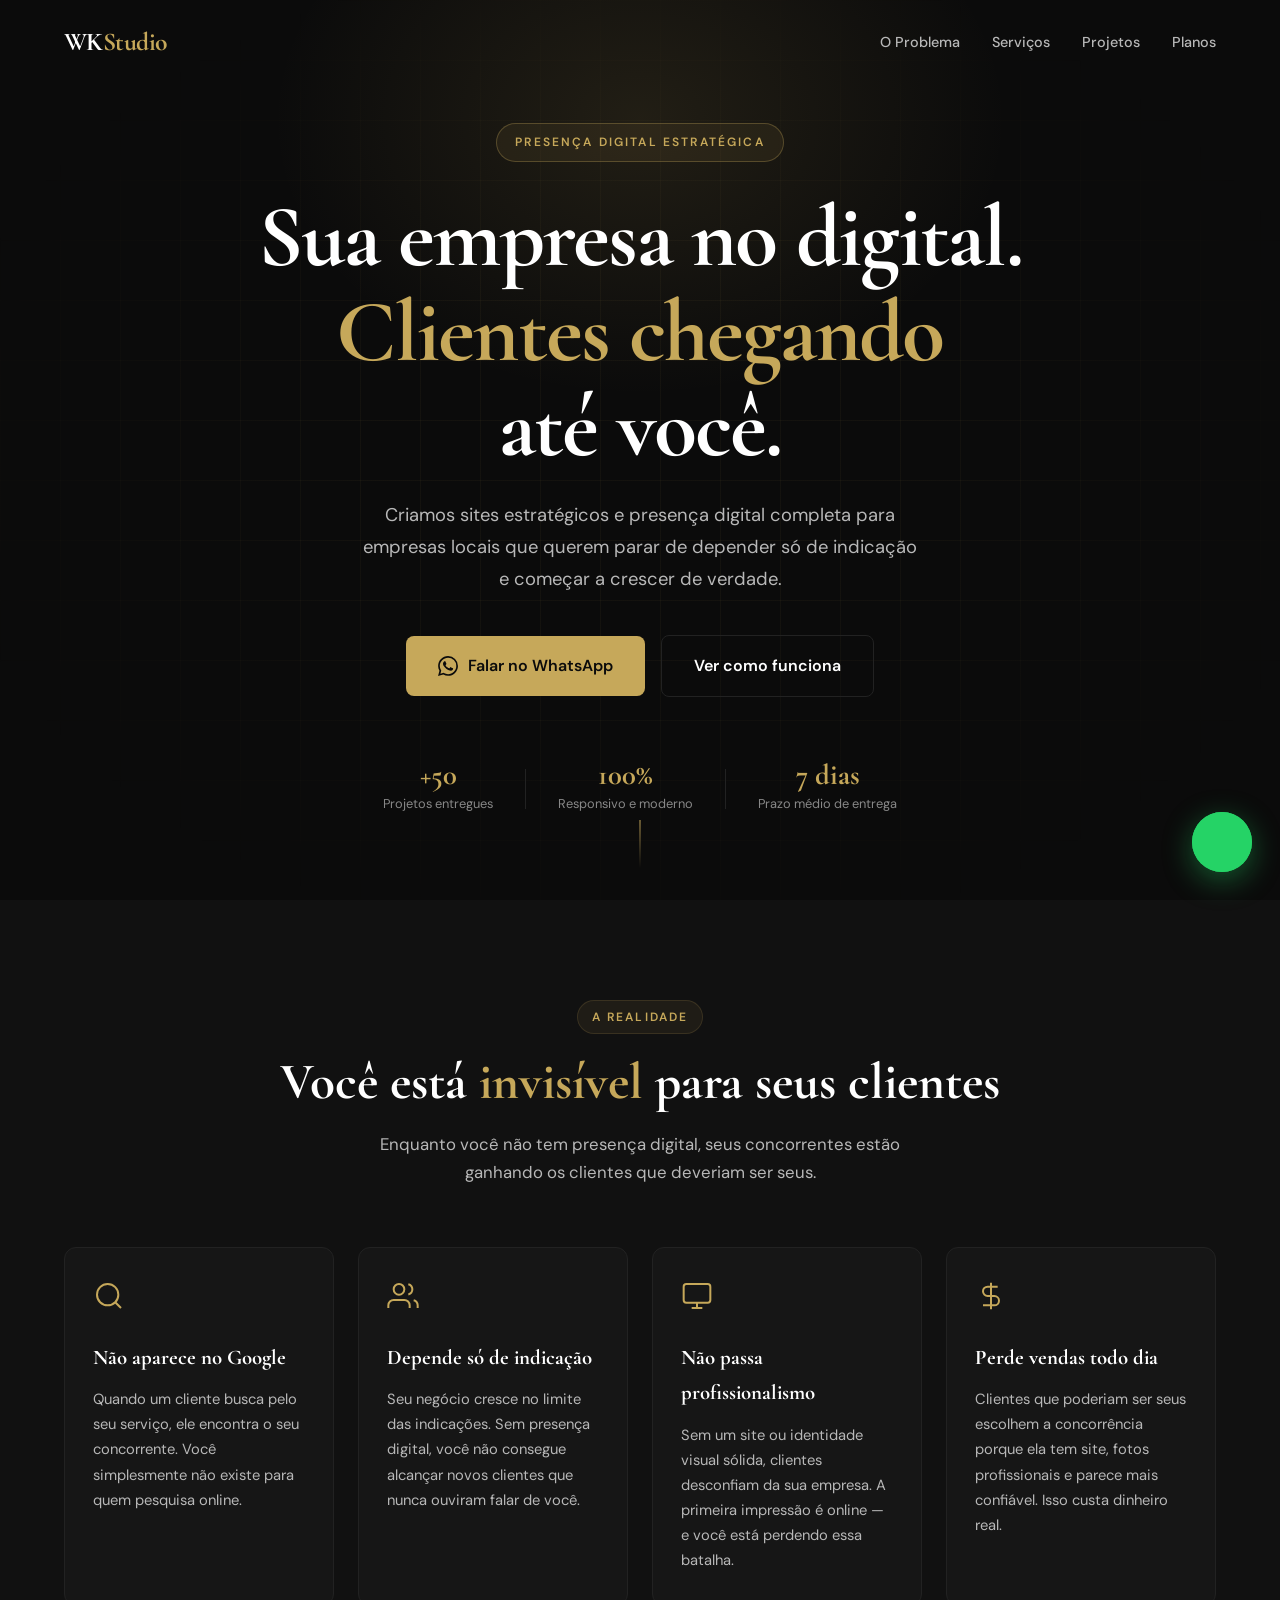
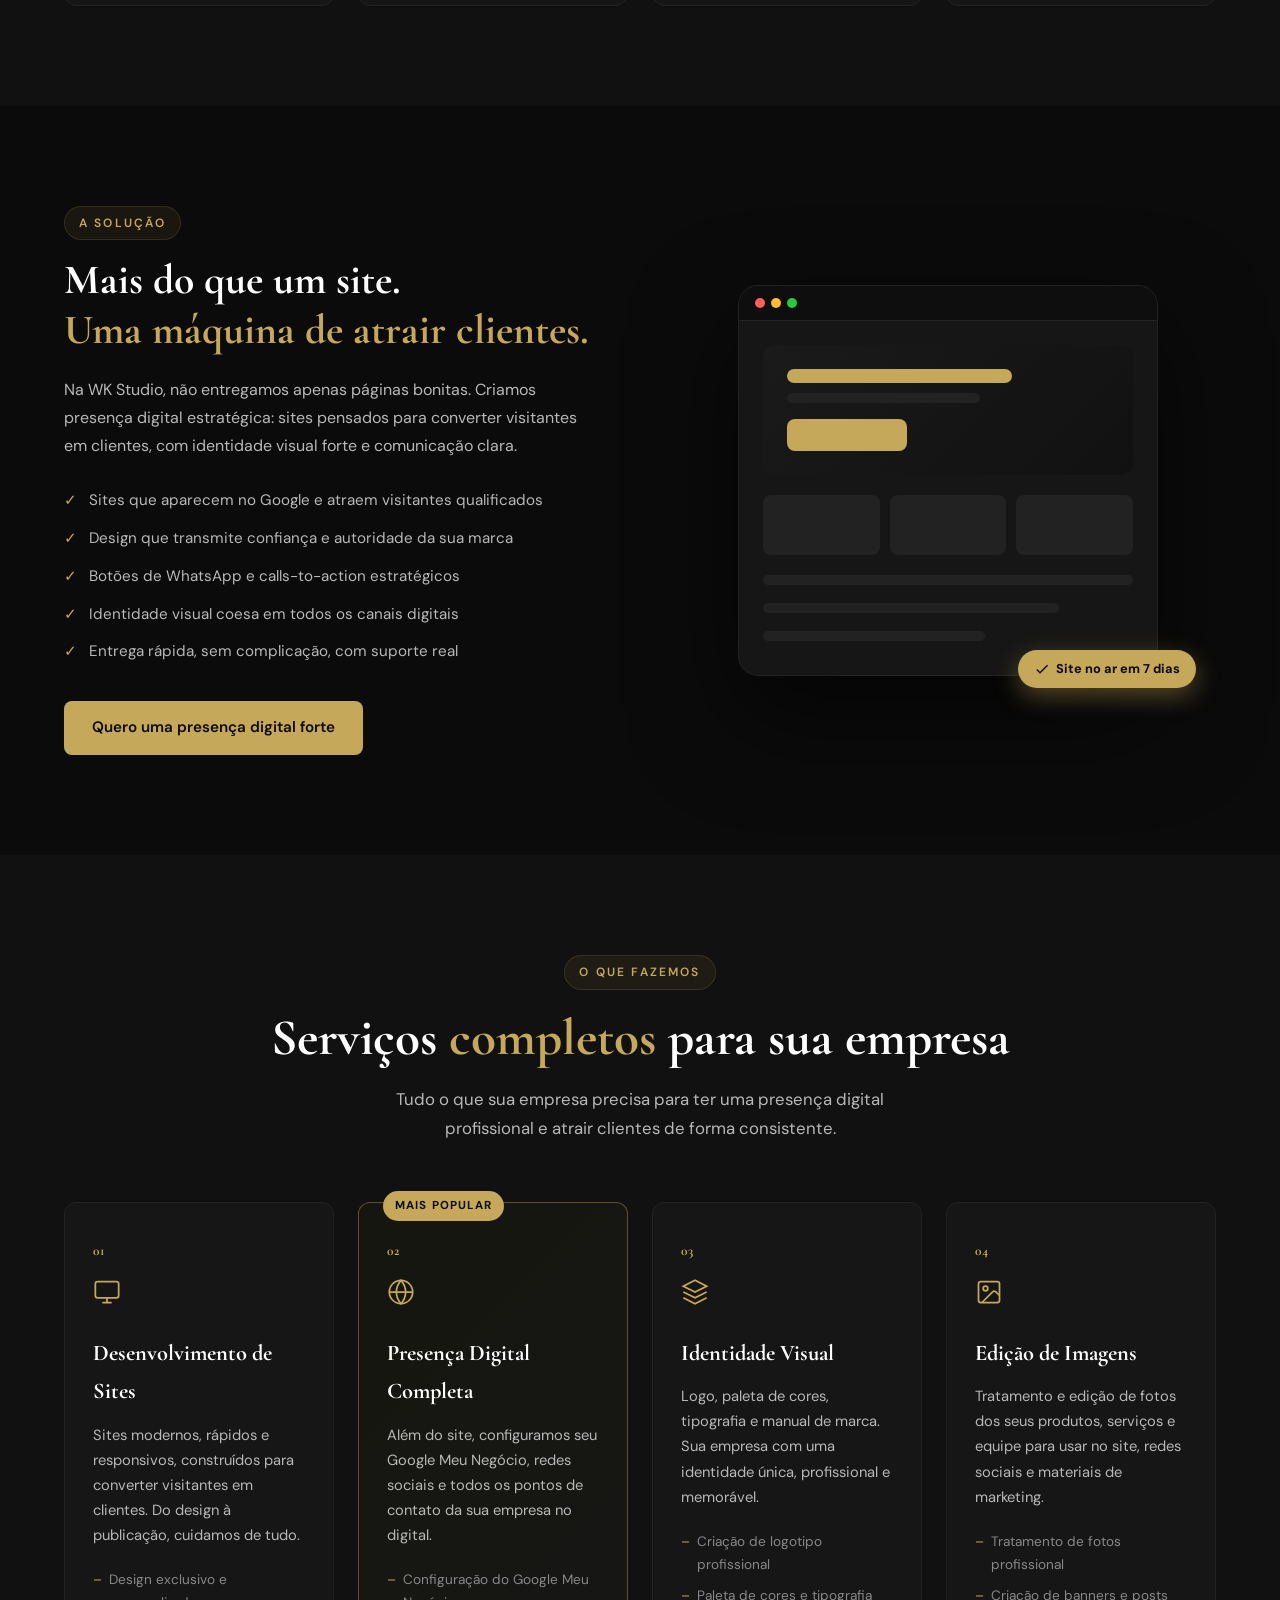
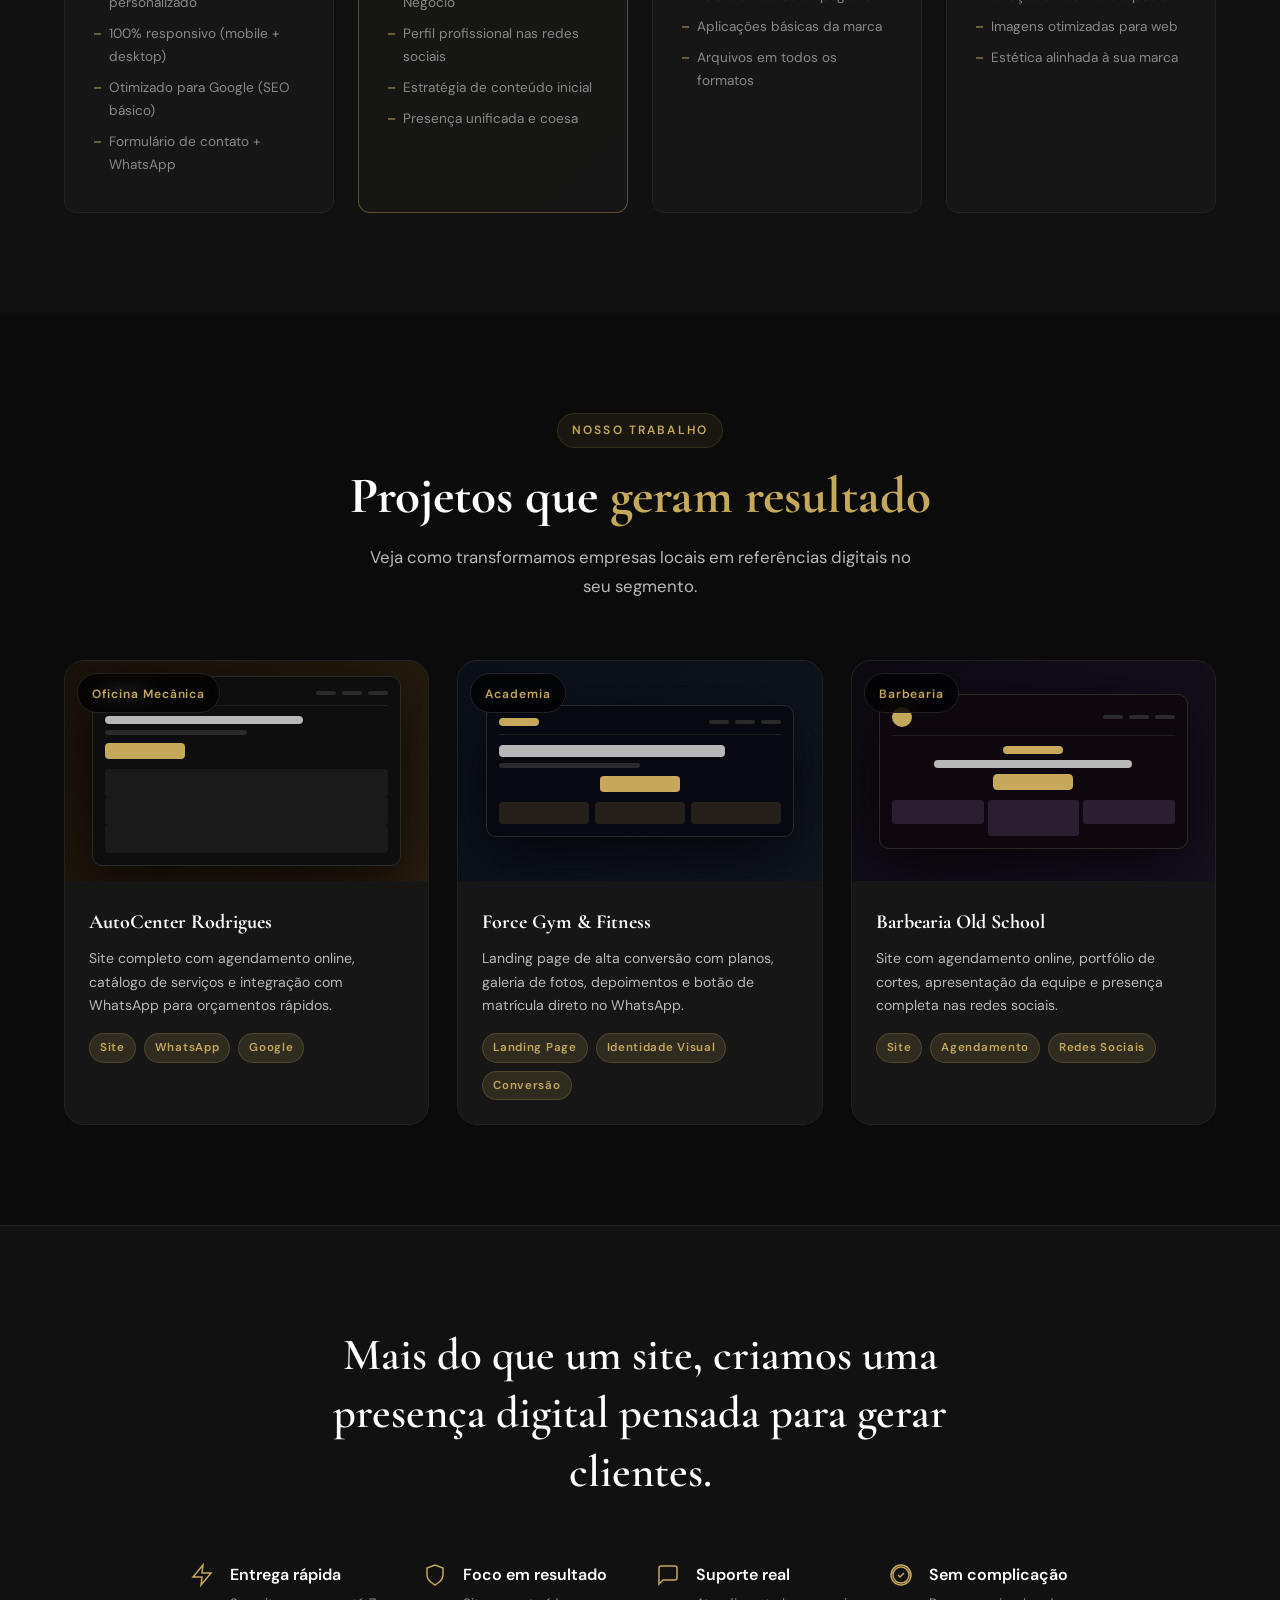
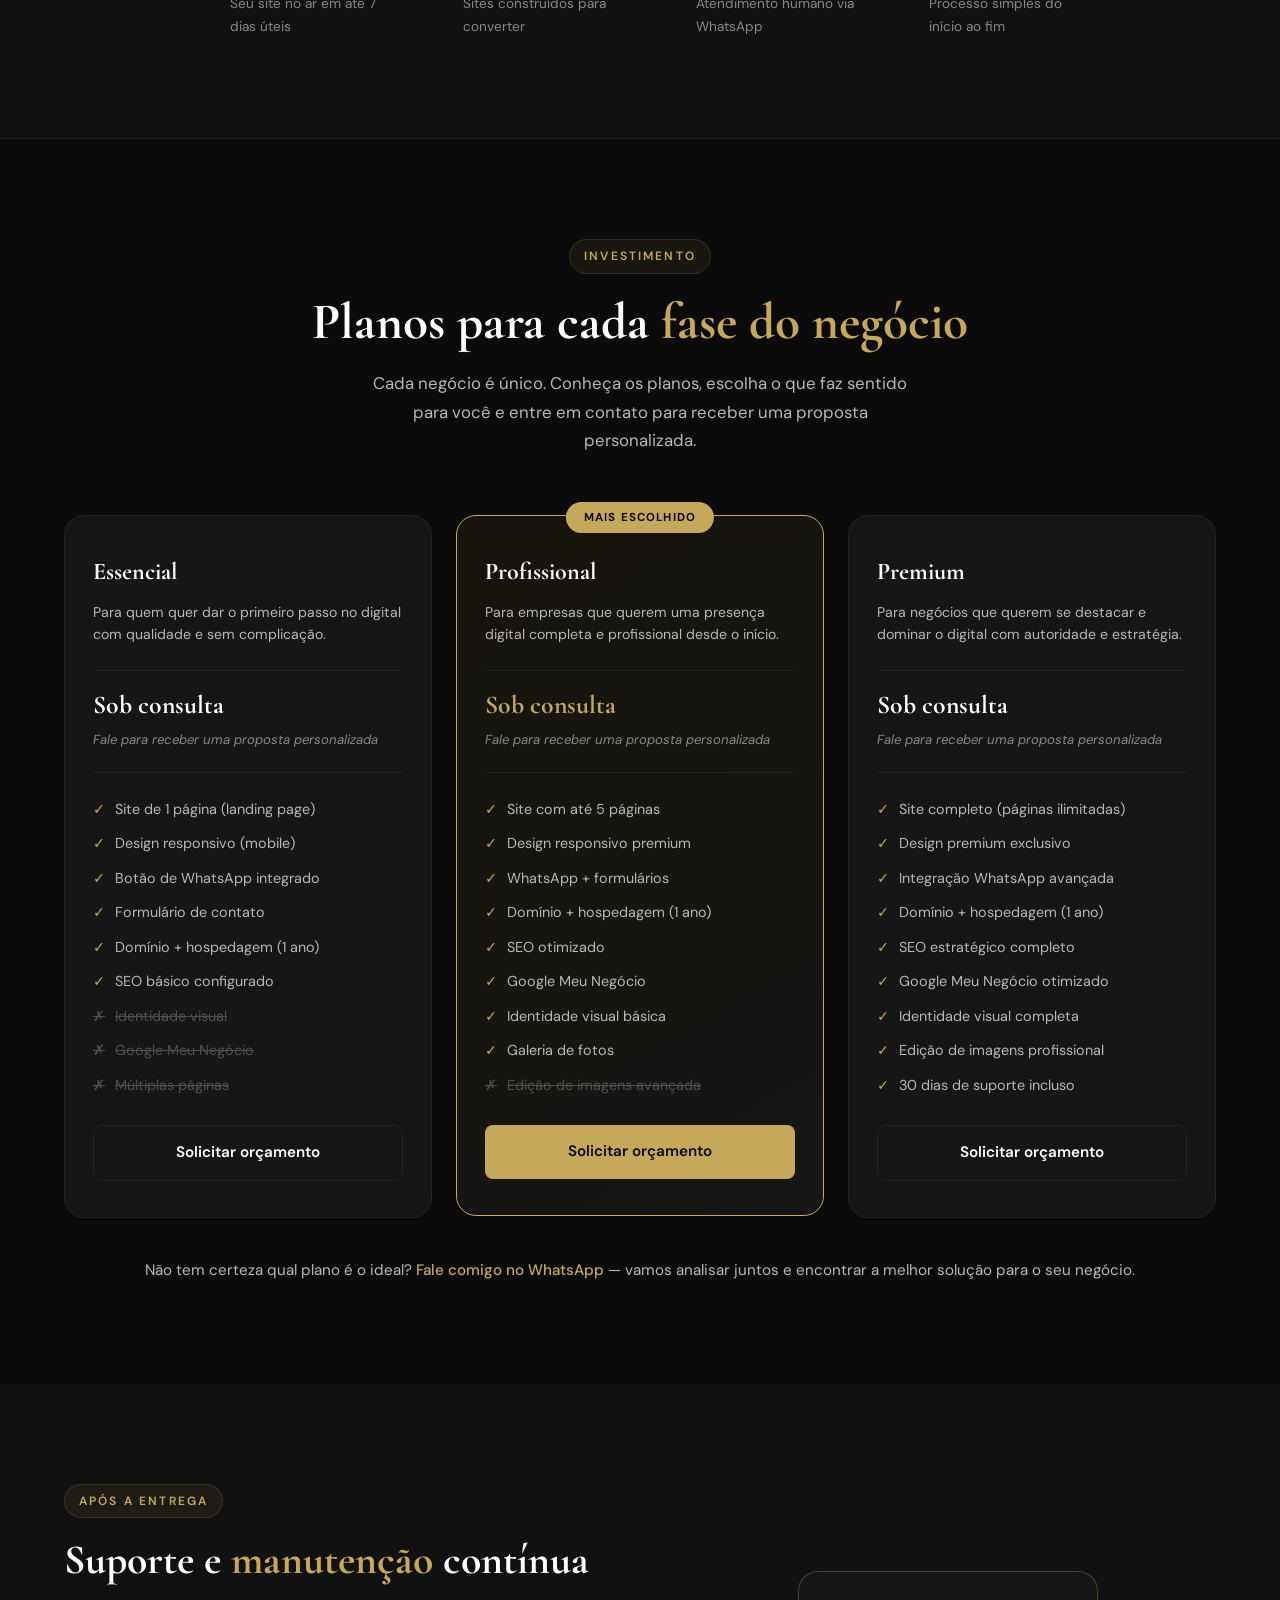
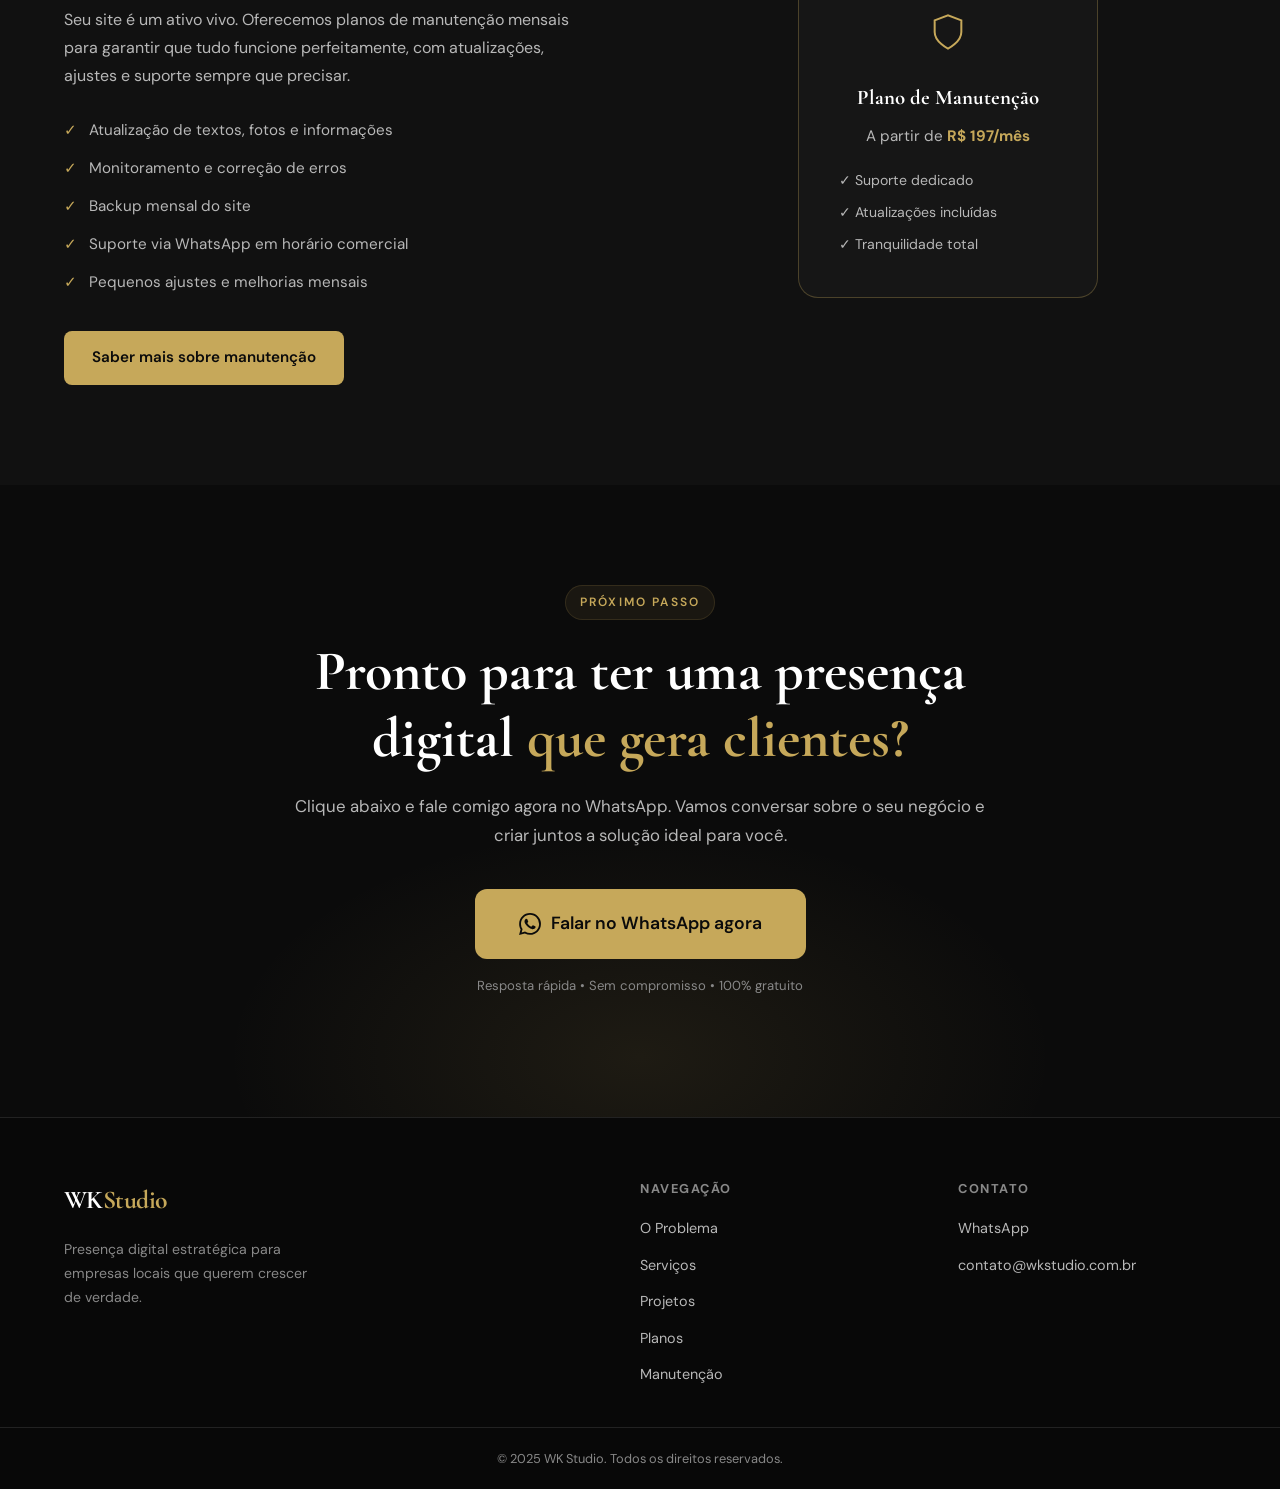
==== index.html @ 902a76ff "Update maintenance plan price in index.html" ====
<!DOCTYPE html>
<html lang="pt-BR">
<head>
  <meta charset="UTF-8" />
  <meta name="viewport" content="width=device-width, initial-scale=1.0" />
  <title>WK Studio — Presença Digital que Gera Clientes</title>
  <meta name="description" content="WK Studio cria sites estratégicos e presença digital para empresas locais que querem atrair mais clientes e crescer online." />

  <!-- Favicon inline SVG -->
  <link rel="icon" type="image/svg+xml" href="data:image/svg+xml,<svg xmlns='http://www.w3.org/2000/svg' viewBox='0 0 100 100'><rect width='100' height='100' rx='16' fill='%230B0B0B'/><text y='72' x='8' font-size='62' font-family='Georgia,serif' font-weight='700' fill='%23C6A85A'>W</text></svg>" />

  <!-- Theme color (barra do navegador mobile) -->
  <meta name="theme-color" content="#0B0B0B" />

  <!-- Open Graph (WhatsApp, Facebook, LinkedIn) -->
  <meta property="og:type"        content="website" />
  <meta property="og:url"         content="https://wkstudio.com.br/" />
  <meta property="og:title"       content="WK Studio — Presença Digital que Gera Clientes" />
  <meta property="og:description" content="Criamos sites estratégicos e presença digital completa para empresas locais que querem crescer e atrair clientes de forma consistente." />
  <meta property="og:image"       content="https://wkstudio.com.br/og-image.jpg" />
  <meta property="og:image:width"  content="1200" />
  <meta property="og:image:height" content="630" />
  <meta property="og:locale"      content="pt_BR" />
  <meta property="og:site_name"   content="WK Studio" />

  <!-- Twitter / X Card -->
  <meta name="twitter:card"        content="summary_large_image" />
  <meta name="twitter:title"       content="WK Studio — Presença Digital que Gera Clientes" />
  <meta name="twitter:description" content="Criamos sites estratégicos e presença digital completa para empresas locais que querem crescer e atrair clientes de forma consistente." />
  <meta name="twitter:image"       content="https://wkstudio.com.br/og-image.jpg" />

  <link rel="preconnect" href="https://fonts.googleapis.com" />
  <link rel="preconnect" href="https://fonts.gstatic.com" crossorigin />
  <link href="https://fonts.googleapis.com/css2?family=Cormorant+Garamond:wght@400;600;700&family=DM+Sans:wght@300;400;500;600&display=swap" rel="stylesheet" />
  <link rel="stylesheet" href="style.css" />
</head>
<body>

  <!-- ======================== NAVBAR ======================== -->
  <header class="navbar" id="navbar">
    <div class="container nav-inner">
      <a href="#hero" class="logo">WK<span>Studio</span></a>
      <nav class="nav-links">
        <a href="#problema">O Problema</a>
        <a href="#servicos">Serviços</a>
        <a href="#projetos">Projetos</a>
        <a href="#planos">Planos</a>
      </nav>
      <a href="#" class="btn btn-gold nav-cta" id="navWhatsapp">Falar no WhatsApp</a>
      <button class="hamburger" id="hamburger" aria-label="Abrir menu" aria-expanded="false" aria-controls="mobileMenu">
        <span></span><span></span><span></span>
      </button>
    </div>
    <div class="mobile-menu" id="mobileMenu" role="navigation" aria-label="Menu mobile">
      <a href="#problema" class="mobile-link">O Problema</a>
      <a href="#servicos" class="mobile-link">Serviços</a>
      <a href="#projetos" class="mobile-link">Projetos</a>
      <a href="#planos" class="mobile-link">Planos</a>
      <a href="#" class="btn btn-gold" id="mobileWhatsapp">Falar no WhatsApp</a>
    </div>
  </header>

  <!-- ======================== HERO ======================== -->
  <section class="hero" id="hero">
    <div class="hero-bg">
      <div class="hero-grid"></div>
      <div class="hero-glow"></div>
    </div>
    <div class="container hero-content">
      <div class="hero-badge reveal">Presença Digital Estratégica</div>
      <h1 class="hero-title reveal">
        Sua empresa no digital.<br />
        <span class="gold">Clientes chegando</span><br />
        até você.
      </h1>
      <p class="hero-sub reveal">
        Criamos sites estratégicos e presença digital completa para empresas locais que querem parar de depender só de indicação e começar a crescer de verdade.
      </p>
      <div class="hero-actions reveal">
        <a href="#" class="btn btn-gold btn-lg" id="heroWhatsapp">
          <svg width="20" height="20" viewBox="0 0 24 24" fill="currentColor"><path d="M17.472 14.382c-.297-.149-1.758-.867-2.03-.967-.273-.099-.471-.148-.67.15-.197.297-.767.966-.94 1.164-.173.199-.347.223-.644.075-.297-.15-1.255-.463-2.39-1.475-.883-.788-1.48-1.761-1.653-2.059-.173-.297-.018-.458.13-.606.134-.133.298-.347.446-.52.149-.174.198-.298.298-.497.099-.198.05-.371-.025-.52-.075-.149-.669-1.612-.916-2.207-.242-.579-.487-.5-.669-.51-.173-.008-.371-.01-.57-.01-.198 0-.52.074-.792.372-.272.297-1.04 1.016-1.04 2.479 0 1.462 1.065 2.875 1.213 3.074.149.198 2.096 3.2 5.077 4.487.709.306 1.262.489 1.694.625.712.227 1.36.195 1.871.118.571-.085 1.758-.719 2.006-1.413.248-.694.248-1.289.173-1.413-.074-.124-.272-.198-.57-.347m-5.421 7.403h-.004a9.87 9.87 0 01-5.031-1.378l-.361-.214-3.741.982.998-3.648-.235-.374a9.86 9.86 0 01-1.51-5.26c.001-5.45 4.436-9.884 9.888-9.884 2.64 0 5.122 1.03 6.988 2.898a9.825 9.825 0 012.893 6.994c-.003 5.45-4.437 9.884-9.885 9.884m8.413-18.297A11.815 11.815 0 0012.05 0C5.495 0 .16 5.335.157 11.892c0 2.096.547 4.142 1.588 5.945L.057 24l6.305-1.654a11.882 11.882 0 005.683 1.448h.005c6.554 0 11.89-5.335 11.893-11.893a11.821 11.821 0 00-3.48-8.413Z"/></svg>
          Falar no WhatsApp
        </a>
        <a href="#problema" class="btn btn-ghost btn-lg">Ver como funciona</a>
      </div>
      <div class="hero-stats reveal">
        <div class="stat">
          <span class="stat-num">+50</span>
          <span class="stat-label">Projetos entregues</span>
        </div>
        <div class="stat-divider"></div>
        <div class="stat">
          <span class="stat-num">100%</span>
          <span class="stat-label">Responsivo e moderno</span>
        </div>
        <div class="stat-divider"></div>
        <div class="stat">
          <span class="stat-num">7 dias</span>
          <span class="stat-label">Prazo médio de entrega</span>
        </div>
      </div>
    </div>
    <div class="hero-scroll">
      <div class="scroll-line"></div>
    </div>
  </section>

  <!-- ======================== PROBLEMA ======================== -->
  <section class="problema" id="problema">
    <div class="container">
      <div class="section-header reveal">
        <span class="section-tag">A realidade</span>
        <h2 class="section-title">Você está <span class="gold">invisível</span> para seus clientes</h2>
        <p class="section-sub">Enquanto você não tem presença digital, seus concorrentes estão ganhando os clientes que deveriam ser seus.</p>
      </div>
      <div class="dores-grid">
        <div class="dor-card reveal">
          <div class="dor-icon">
            <svg width="32" height="32" viewBox="0 0 24 24" fill="none" stroke="currentColor" stroke-width="1.5"><circle cx="11" cy="11" r="8"/><path d="m21 21-4.35-4.35"/></svg>
          </div>
          <h3>Não aparece no Google</h3>
          <p>Quando um cliente busca pelo seu serviço, ele encontra o seu concorrente. Você simplesmente não existe para quem pesquisa online.</p>
        </div>
        <div class="dor-card reveal">
          <div class="dor-icon">
            <svg width="32" height="32" viewBox="0 0 24 24" fill="none" stroke="currentColor" stroke-width="1.5"><path d="M17 21v-2a4 4 0 0 0-4-4H5a4 4 0 0 0-4 4v2"/><circle cx="9" cy="7" r="4"/><path d="M23 21v-2a4 4 0 0 0-3-3.87"/><path d="M16 3.13a4 4 0 0 1 0 7.75"/></svg>
          </div>
          <h3>Depende só de indicação</h3>
          <p>Seu negócio cresce no limite das indicações. Sem presença digital, você não consegue alcançar novos clientes que nunca ouviram falar de você.</p>
        </div>
        <div class="dor-card reveal">
          <div class="dor-icon">
            <svg width="32" height="32" viewBox="0 0 24 24" fill="none" stroke="currentColor" stroke-width="1.5"><rect width="20" height="14" x="2" y="3" rx="2"/><path d="M8 21h8"/><path d="M12 17v4"/></svg>
          </div>
          <h3>Não passa profissionalismo</h3>
          <p>Sem um site ou identidade visual sólida, clientes desconfiam da sua empresa. A primeira impressão é online — e você está perdendo essa batalha.</p>
        </div>
        <div class="dor-card reveal">
          <div class="dor-icon">
            <svg width="32" height="32" viewBox="0 0 24 24" fill="none" stroke="currentColor" stroke-width="1.5"><path d="M12 2v20M17 5H9.5a3.5 3.5 0 0 0 0 7h5a3.5 3.5 0 0 1 0 7H6"/></svg>
          </div>
          <h3>Perde vendas todo dia</h3>
          <p>Clientes que poderiam ser seus escolhem a concorrência porque ela tem site, fotos profissionais e parece mais confiável. Isso custa dinheiro real.</p>
        </div>
      </div>
    </div>
  </section>

  <!-- ======================== SOLUÇÃO ======================== -->
  <section class="solucao" id="solucao">
    <div class="container">
      <div class="solucao-inner">
        <div class="solucao-text reveal">
          <span class="section-tag">A solução</span>
          <h2 class="section-title">Mais do que um site.<br /><span class="gold">Uma máquina de atrair clientes.</span></h2>
          <p>Na WK Studio, não entregamos apenas páginas bonitas. Criamos presença digital estratégica: sites pensados para converter visitantes em clientes, com identidade visual forte e comunicação clara.</p>
          <ul class="solucao-list">
            <li>
              <span class="check">✓</span>
              Sites que aparecem no Google e atraem visitantes qualificados
            </li>
            <li>
              <span class="check">✓</span>
              Design que transmite confiança e autoridade da sua marca
            </li>
            <li>
              <span class="check">✓</span>
              Botões de WhatsApp e calls-to-action estratégicos
            </li>
            <li>
              <span class="check">✓</span>
              Identidade visual coesa em todos os canais digitais
            </li>
            <li>
              <span class="check">✓</span>
              Entrega rápida, sem complicação, com suporte real
            </li>
          </ul>
          <a href="#" class="btn btn-gold" id="solucaoWhatsapp">Quero uma presença digital forte</a>
        </div>
        <div class="solucao-visual reveal">
          <div class="mockup-card">
            <div class="mockup-bar">
              <span></span><span></span><span></span>
            </div>
            <div class="mockup-content">
              <div class="mockup-hero-block">
                <div class="mockup-line long gold-bg"></div>
                <div class="mockup-line medium"></div>
                <div class="mockup-btn-mock"></div>
              </div>
              <div class="mockup-cards">
                <div class="mockup-mini-card"></div>
                <div class="mockup-mini-card"></div>
                <div class="mockup-mini-card"></div>
              </div>
              <div class="mockup-text-lines">
                <div class="mockup-line full"></div>
                <div class="mockup-line long"></div>
                <div class="mockup-line medium"></div>
              </div>
            </div>
          </div>
          <div class="mockup-badge">
            <svg width="16" height="16" viewBox="0 0 24 24" fill="currentColor"><path d="M9 16.17L4.83 12l-1.42 1.41L9 19 21 7l-1.41-1.41z"/></svg>
            Site no ar em 7 dias
          </div>
        </div>
      </div>
    </div>
  </section>

  <!-- ======================== SERVIÇOS ======================== -->
  <section class="servicos" id="servicos">
    <div class="container">
      <div class="section-header reveal">
        <span class="section-tag">O que fazemos</span>
        <h2 class="section-title">Serviços <span class="gold">completos</span> para sua empresa</h2>
        <p class="section-sub">Tudo o que sua empresa precisa para ter uma presença digital profissional e atrair clientes de forma consistente.</p>
      </div>
      <div class="servicos-grid">
        <div class="servico-card reveal">
          <div class="servico-num">01</div>
          <div class="servico-icon">
            <svg width="28" height="28" viewBox="0 0 24 24" fill="none" stroke="currentColor" stroke-width="1.5"><rect width="20" height="14" x="2" y="3" rx="2"/><path d="M8 21h8M12 17v4"/></svg>
          </div>
          <h3>Desenvolvimento de Sites</h3>
          <p>Sites modernos, rápidos e responsivos, construídos para converter visitantes em clientes. Do design à publicação, cuidamos de tudo.</p>
          <ul class="servico-features">
            <li>Design exclusivo e personalizado</li>
            <li>100% responsivo (mobile + desktop)</li>
            <li>Otimizado para Google (SEO básico)</li>
            <li>Formulário de contato + WhatsApp</li>
          </ul>
        </div>
        <div class="servico-card servico-destaque reveal">
          <div class="servico-tag">Mais popular</div>
          <div class="servico-num">02</div>
          <div class="servico-icon">
            <svg width="28" height="28" viewBox="0 0 24 24" fill="none" stroke="currentColor" stroke-width="1.5"><circle cx="12" cy="12" r="10"/><path d="M2 12h20M12 2a15.3 15.3 0 0 1 4 10 15.3 15.3 0 0 1-4 10 15.3 15.3 0 0 1-4-10 15.3 15.3 0 0 1 4-10z"/></svg>
          </div>
          <h3>Presença Digital Completa</h3>
          <p>Além do site, configuramos seu Google Meu Negócio, redes sociais e todos os pontos de contato da sua empresa no digital.</p>
          <ul class="servico-features">
            <li>Configuração do Google Meu Negócio</li>
            <li>Perfil profissional nas redes sociais</li>
            <li>Estratégia de conteúdo inicial</li>
            <li>Presença unificada e coesa</li>
          </ul>
        </div>
        <div class="servico-card reveal">
          <div class="servico-num">03</div>
          <div class="servico-icon">
            <svg width="28" height="28" viewBox="0 0 24 24" fill="none" stroke="currentColor" stroke-width="1.5"><path d="M12 2L2 7l10 5 10-5-10-5zM2 17l10 5 10-5M2 12l10 5 10-5"/></svg>
          </div>
          <h3>Identidade Visual</h3>
          <p>Logo, paleta de cores, tipografia e manual de marca. Sua empresa com uma identidade única, profissional e memorável.</p>
          <ul class="servico-features">
            <li>Criação de logotipo profissional</li>
            <li>Paleta de cores e tipografia</li>
            <li>Aplicações básicas da marca</li>
            <li>Arquivos em todos os formatos</li>
          </ul>
        </div>
        <div class="servico-card reveal">
          <div class="servico-num">04</div>
          <div class="servico-icon">
            <svg width="28" height="28" viewBox="0 0 24 24" fill="none" stroke="currentColor" stroke-width="1.5"><rect width="18" height="18" x="3" y="3" rx="2" ry="2"/><circle cx="9" cy="9" r="2"/><path d="m21 15-3.086-3.086a2 2 0 0 0-2.828 0L6 21"/></svg>
          </div>
          <h3>Edição de Imagens</h3>
          <p>Tratamento e edição de fotos dos seus produtos, serviços e equipe para usar no site, redes sociais e materiais de marketing.</p>
          <ul class="servico-features">
            <li>Tratamento de fotos profissional</li>
            <li>Criação de banners e posts</li>
            <li>Imagens otimizadas para web</li>
            <li>Estética alinhada à sua marca</li>
          </ul>
        </div>
      </div>
    </div>
  </section>

  <!-- ======================== PROJETOS ======================== -->
  <section class="projetos" id="projetos">
    <div class="container">
      <div class="section-header reveal">
        <span class="section-tag">Nosso trabalho</span>
        <h2 class="section-title">Projetos que <span class="gold">geram resultado</span></h2>
        <p class="section-sub">Veja como transformamos empresas locais em referências digitais no seu segmento.</p>
      </div>
      <div class="projetos-grid">

        <div class="projeto-card reveal">
          <div class="projeto-img projeto-img--oficina">
            <div class="projeto-overlay">
              <span class="projeto-segmento">Oficina Mecânica</span>
            </div>
            <div class="projeto-mockup">
              <div class="pm-header">
                <div class="pm-logo"></div>
                <div class="pm-nav"><span></span><span></span><span></span></div>
              </div>
              <div class="pm-hero">
                <div class="pm-title"></div>
                <div class="pm-subtitle"></div>
                <div class="pm-cta"></div>
              </div>
              <div class="pm-services">
                <div class="pm-card"></div>
                <div class="pm-card"></div>
                <div class="pm-card"></div>
              </div>
            </div>
          </div>
          <div class="projeto-info">
            <h3>AutoCenter Rodrigues</h3>
            <p>Site completo com agendamento online, catálogo de serviços e integração com WhatsApp para orçamentos rápidos.</p>
            <div class="projeto-tags">
              <span>Site</span>
              <span>WhatsApp</span>
              <span>Google</span>
            </div>
          </div>
        </div>

        <div class="projeto-card reveal">
          <div class="projeto-img projeto-img--academia">
            <div class="projeto-overlay">
              <span class="projeto-segmento">Academia</span>
            </div>
            <div class="projeto-mockup projeto-mockup--dark">
              <div class="pm-header">
                <div class="pm-logo pm-logo--gold"></div>
                <div class="pm-nav"><span></span><span></span><span></span></div>
              </div>
              <div class="pm-hero">
                <div class="pm-title pm-title--lg"></div>
                <div class="pm-subtitle"></div>
                <div class="pm-cta pm-cta--gold"></div>
              </div>
              <div class="pm-stats">
                <div class="pm-stat"></div>
                <div class="pm-stat"></div>
                <div class="pm-stat"></div>
              </div>
            </div>
          </div>
          <div class="projeto-info">
            <h3>Force Gym & Fitness</h3>
            <p>Landing page de alta conversão com planos, galeria de fotos, depoimentos e botão de matrícula direto no WhatsApp.</p>
            <div class="projeto-tags">
              <span>Landing Page</span>
              <span>Identidade Visual</span>
              <span>Conversão</span>
            </div>
          </div>
        </div>

        <div class="projeto-card reveal">
          <div class="projeto-img projeto-img--barbearia">
            <div class="projeto-overlay">
              <span class="projeto-segmento">Barbearia</span>
            </div>
            <div class="projeto-mockup projeto-mockup--barber">
              <div class="pm-header">
                <div class="pm-logo pm-logo--round"></div>
                <div class="pm-nav"><span></span><span></span><span></span></div>
              </div>
              <div class="pm-hero pm-hero--centered">
                <div class="pm-badge-mock"></div>
                <div class="pm-title pm-title--center"></div>
                <div class="pm-cta pm-cta--outline"></div>
              </div>
              <div class="pm-gallery">
                <div class="pm-img"></div>
                <div class="pm-img pm-img--tall"></div>
                <div class="pm-img"></div>
              </div>
            </div>
          </div>
          <div class="projeto-info">
            <h3>Barbearia Old School</h3>
            <p>Site com agendamento online, portfólio de cortes, apresentação da equipe e presença completa nas redes sociais.</p>
            <div class="projeto-tags">
              <span>Site</span>
              <span>Agendamento</span>
              <span>Redes Sociais</span>
            </div>
          </div>
        </div>

      </div>
    </div>
  </section>

  <!-- ======================== DIFERENCIAL ======================== -->
  <section class="diferencial" id="diferencial">
    <div class="container">
      <div class="diferencial-content reveal">
        <div class="diferencial-quote">
          <p>Mais do que um site, criamos uma presença digital pensada para gerar clientes.</p>
        </div>
        <div class="diferencial-items">
          <div class="dif-item">
            <div class="dif-icon">
              <svg width="24" height="24" viewBox="0 0 24 24" fill="none" stroke="currentColor" stroke-width="1.5"><path d="M13 2L3 14h9l-1 8 10-12h-9l1-8z"/></svg>
            </div>
            <div>
              <h4>Entrega rápida</h4>
              <p>Seu site no ar em até 7 dias úteis</p>
            </div>
          </div>
          <div class="dif-item">
            <div class="dif-icon">
              <svg width="24" height="24" viewBox="0 0 24 24" fill="none" stroke="currentColor" stroke-width="1.5"><path d="M12 22s8-4 8-10V5l-8-3-8 3v7c0 6 8 10 8 10z"/></svg>
            </div>
            <div>
              <h4>Foco em resultado</h4>
              <p>Sites construídos para converter</p>
            </div>
          </div>
          <div class="dif-item">
            <div class="dif-icon">
              <svg width="24" height="24" viewBox="0 0 24 24" fill="none" stroke="currentColor" stroke-width="1.5"><path d="M21 15a2 2 0 0 1-2 2H7l-4 4V5a2 2 0 0 1 2-2h14a2 2 0 0 1 2 2z"/></svg>
            </div>
            <div>
              <h4>Suporte real</h4>
              <p>Atendimento humano via WhatsApp</p>
            </div>
          </div>
          <div class="dif-item">
            <div class="dif-icon">
              <svg width="24" height="24" viewBox="0 0 24 24" fill="none" stroke="currentColor" stroke-width="1.5"><path d="M12 2a10 10 0 1 0 10 10A10 10 0 0 0 12 2zm0 18a8 8 0 1 1 8-8 8 8 0 0 1-8 8z"/><path d="m9 12 2 2 4-4"/></svg>
            </div>
            <div>
              <h4>Sem complicação</h4>
              <p>Processo simples do início ao fim</p>
            </div>
          </div>
        </div>
      </div>
    </div>
  </section>

  <!-- ======================== PLANOS ======================== -->
  <section class="planos" id="planos">
    <div class="container">
      <div class="section-header reveal">
        <span class="section-tag">Investimento</span>
        <h2 class="section-title">Planos para cada <span class="gold">fase do negócio</span></h2>
        <p class="section-sub">Cada negócio é único. Conheça os planos, escolha o que faz sentido para você e entre em contato para receber uma proposta personalizada.</p>
      </div>
      <div class="planos-grid">

        <div class="plano-card reveal">
          <div class="plano-header">
            <span class="plano-nome">Essencial</span>
            <p class="plano-desc">Para quem quer dar o primeiro passo no digital com qualidade e sem complicação.</p>
          </div>
          <div class="plano-preco">
            <span class="preco-valor">Sob consulta</span>
            <span class="preco-tipo">Fale para receber uma proposta personalizada</span>
          </div>
          <ul class="plano-features">
            <li><span class="check">✓</span> Site de 1 página (landing page)</li>
            <li><span class="check">✓</span> Design responsivo (mobile)</li>
            <li><span class="check">✓</span> Botão de WhatsApp integrado</li>
            <li><span class="check">✓</span> Formulário de contato</li>
            <li><span class="check">✓</span> Domínio + hospedagem (1 ano)</li>
            <li><span class="check">✓</span> SEO básico configurado</li>
            <li class="disabled"><span>✗</span> Identidade visual</li>
            <li class="disabled"><span>✗</span> Google Meu Negócio</li>
            <li class="disabled"><span>✗</span> Múltiplas páginas</li>
          </ul>
          <a href="#" class="btn btn-outline btn-block plano-cta">Solicitar orçamento</a>
        </div>

        <div class="plano-card plano-destaque reveal">
          <div class="plano-popular">Mais escolhido</div>
          <div class="plano-header">
            <span class="plano-nome">Profissional</span>
            <p class="plano-desc">Para empresas que querem uma presença digital completa e profissional desde o início.</p>
          </div>
          <div class="plano-preco">
            <span class="preco-valor">Sob consulta</span>
            <span class="preco-tipo">Fale para receber uma proposta personalizada</span>
          </div>
          <ul class="plano-features">
            <li><span class="check">✓</span> Site com até 5 páginas</li>
            <li><span class="check">✓</span> Design responsivo premium</li>
            <li><span class="check">✓</span> WhatsApp + formulários</li>
            <li><span class="check">✓</span> Domínio + hospedagem (1 ano)</li>
            <li><span class="check">✓</span> SEO otimizado</li>
            <li><span class="check">✓</span> Google Meu Negócio</li>
            <li><span class="check">✓</span> Identidade visual básica</li>
            <li><span class="check">✓</span> Galeria de fotos</li>
            <li class="disabled"><span>✗</span> Edição de imagens avançada</li>
          </ul>
          <a href="#" class="btn btn-gold btn-block plano-cta">Solicitar orçamento</a>
        </div>

        <div class="plano-card reveal">
          <div class="plano-header">
            <span class="plano-nome">Premium</span>
            <p class="plano-desc">Para negócios que querem se destacar e dominar o digital com autoridade e estratégia.</p>
          </div>
          <div class="plano-preco">
            <span class="preco-valor">Sob consulta</span>
            <span class="preco-tipo">Fale para receber uma proposta personalizada</span>
          </div>
          <ul class="plano-features">
            <li><span class="check">✓</span> Site completo (páginas ilimitadas)</li>
            <li><span class="check">✓</span> Design premium exclusivo</li>
            <li><span class="check">✓</span> Integração WhatsApp avançada</li>
            <li><span class="check">✓</span> Domínio + hospedagem (1 ano)</li>
            <li><span class="check">✓</span> SEO estratégico completo</li>
            <li><span class="check">✓</span> Google Meu Negócio otimizado</li>
            <li><span class="check">✓</span> Identidade visual completa</li>
            <li><span class="check">✓</span> Edição de imagens profissional</li>
            <li><span class="check">✓</span> 30 dias de suporte incluso</li>
          </ul>
          <a href="#" class="btn btn-outline btn-block plano-cta">Solicitar orçamento</a>
        </div>

      </div>
      <p class="planos-obs reveal">Não tem certeza qual plano é o ideal? <a href="#" id="planosWhatsapp" class="gold-link">Fale comigo no WhatsApp</a> — vamos analisar juntos e encontrar a melhor solução para o seu negócio.</p>
    </div>
  </section>

  <!-- ======================== MANUTENÇÃO ======================== -->
  <section class="manutencao" id="manutencao">
    <div class="container">
      <div class="manutencao-inner">
        <div class="manut-text reveal">
          <span class="section-tag">Após a entrega</span>
          <h2 class="section-title">Suporte e <span class="gold">manutenção</span> contínua</h2>
          <p>Seu site é um ativo vivo. Oferecemos planos de manutenção mensais para garantir que tudo funcione perfeitamente, com atualizações, ajustes e suporte sempre que precisar.</p>
          <div class="manut-items">
            <div class="manut-item">
              <span class="check">✓</span>
              <span>Atualização de textos, fotos e informações</span>
            </div>
            <div class="manut-item">
              <span class="check">✓</span>
              <span>Monitoramento e correção de erros</span>
            </div>
            <div class="manut-item">
              <span class="check">✓</span>
              <span>Backup mensal do site</span>
            </div>
            <div class="manut-item">
              <span class="check">✓</span>
              <span>Suporte via WhatsApp em horário comercial</span>
            </div>
            <div class="manut-item">
              <span class="check">✓</span>
              <span>Pequenos ajustes e melhorias mensais</span>
            </div>
          </div>
          <a href="#" class="btn btn-gold" id="manutencaoWhatsapp">Saber mais sobre manutenção</a>
        </div>
        <div class="manut-visual reveal">
          <div class="manut-card">
            <div class="manut-card-icon">
              <svg width="40" height="40" viewBox="0 0 24 24" fill="none" stroke="currentColor" stroke-width="1.2"><path d="M12 22s8-4 8-10V5l-8-3-8 3v7c0 6 8 10 8 10z"/></svg>
            </div>
            <h4>Plano de Manutenção</h4>
            <p>A partir de <strong class="gold">R$ 197/mês</strong></p>
            <ul>
              <li>✓ Suporte dedicado</li>
              <li>✓ Atualizações incluídas</li>
              <li>✓ Tranquilidade total</li>
            </ul>
          </div>
        </div>
      </div>
    </div>
  </section>

  <!-- ======================== CTA FINAL ======================== -->
  <section class="cta-final" id="cta">
    <div class="cta-bg">
      <div class="cta-glow"></div>
    </div>
    <div class="container">
      <div class="cta-content reveal">
        <span class="section-tag">Próximo passo</span>
        <h2 class="cta-title">Pronto para ter uma presença digital <span class="gold">que gera clientes?</span></h2>
        <p class="cta-sub">Clique abaixo e fale comigo agora no WhatsApp. Vamos conversar sobre o seu negócio e criar juntos a solução ideal para você.</p>
        <a href="#" class="btn btn-gold btn-xl" id="ctaWhatsapp">
          <svg width="22" height="22" viewBox="0 0 24 24" fill="currentColor"><path d="M17.472 14.382c-.297-.149-1.758-.867-2.03-.967-.273-.099-.471-.148-.67.15-.197.297-.767.966-.94 1.164-.173.199-.347.223-.644.075-.297-.15-1.255-.463-2.39-1.475-.883-.788-1.48-1.761-1.653-2.059-.173-.297-.018-.458.13-.606.134-.133.298-.347.446-.52.149-.174.198-.298.298-.497.099-.198.05-.371-.025-.52-.075-.149-.669-1.612-.916-2.207-.242-.579-.487-.5-.669-.51-.173-.008-.371-.01-.57-.01-.198 0-.52.074-.792.372-.272.297-1.04 1.016-1.04 2.479 0 1.462 1.065 2.875 1.213 3.074.149.198 2.096 3.2 5.077 4.487.709.306 1.262.489 1.694.625.712.227 1.36.195 1.871.118.571-.085 1.758-.719 2.006-1.413.248-.694.248-1.289.173-1.413-.074-.124-.272-.198-.57-.347m-5.421 7.403h-.004a9.87 9.87 0 01-5.031-1.378l-.361-.214-3.741.982.998-3.648-.235-.374a9.86 9.86 0 01-1.51-5.26c.001-5.45 4.436-9.884 9.888-9.884 2.64 0 5.122 1.03 6.988 2.898a9.825 9.825 0 012.893 6.994c-.003 5.45-4.437 9.884-9.885 9.884m8.413-18.297A11.815 11.815 0 0012.05 0C5.495 0 .16 5.335.157 11.892c0 2.096.547 4.142 1.588 5.945L.057 24l6.305-1.654a11.882 11.882 0 005.683 1.448h.005c6.554 0 11.89-5.335 11.893-11.893a11.821 11.821 0 00-3.48-8.413Z"/></svg>
          Falar no WhatsApp agora
        </a>
        <p class="cta-note">Resposta rápida • Sem compromisso • 100% gratuito</p>
      </div>
    </div>
  </section>

  <!-- ======================== FOOTER ======================== -->
  <footer class="footer">
    <div class="container footer-inner">
      <div class="footer-brand">
        <a href="#hero" class="logo">WK<span>Studio</span></a>
        <p>Presença digital estratégica para empresas locais que querem crescer de verdade.</p>
      </div>
      <div class="footer-links">
        <h5>Navegação</h5>
        <a href="#problema">O Problema</a>
        <a href="#servicos">Serviços</a>
        <a href="#projetos">Projetos</a>
        <a href="#planos">Planos</a>
        <a href="#manutencao">Manutenção</a>
      </div>
      <div class="footer-contato">
        <h5>Contato</h5>
        <a href="#" id="footerWhatsapp">WhatsApp</a>
        <a href="mailto:contato@wkstudio.com.br">contato@wkstudio.com.br</a>
      </div>
    </div>
    <div class="footer-bottom">
      <p>© 2025 WK Studio. Todos os direitos reservados.</p>
    </div>
  </footer>

  <!-- ======================== WHATSAPP FIXO ======================== -->
  <a href="#" class="whatsapp-float" id="whatsappFloat" aria-label="WhatsApp">
    <svg width="28" height="28" viewBox="0 0 24 24" fill="currentColor"><path d="M17.472 14.382c-.297-.149-1.758-.867-2.03-.967-.273-.099-.471-.148-.67.15-.197.297-.767.966-.94 1.164-.173.199-.347.223-.644.075-.297-.15-1.255-.463-2.39-1.475-.883-.788-1.48-1.761-1.653-2.059-.173-.297-.018-.458.13-.606.134-.133.298-.347.446-.52.149-.174.198-.298.298-.497.099-.198.05-.371-.025-.52-.075-.149-.669-1.612-.916-2.207-.242-.579-.487-.5-.669-.51-.173-.008-.371-.01-.57-.01-.198 0-.52.074-.792.372-.272.297-1.04 1.016-1.04 2.479 0 1.462 1.065 2.875 1.213 3.074.149.198 2.096 3.2 5.077 4.487.709.306 1.262.489 1.694.625.712.227 1.36.195 1.871.118.571-.085 1.758-.719 2.006-1.413.248-.694.248-1.289.173-1.413-.074-.124-.272-.198-.57-.347m-5.421 7.403h-.004a9.87 9.87 0 01-5.031-1.378l-.361-.214-3.741.982.998-3.648-.235-.374a9.86 9.86 0 01-1.51-5.26c.001-5.45 4.436-9.884 9.888-9.884 2.64 0 5.122 1.03 6.988 2.898a9.825 9.825 0 012.893 6.994c-.003 5.45-4.437 9.884-9.885 9.884m8.413-18.297A11.815 11.815 0 0012.05 0C5.495 0 .16 5.335.157 11.892c0 2.096.547 4.142 1.588 5.945L.057 24l6.305-1.654a11.882 11.882 0 005.683 1.448h.005c6.554 0 11.89-5.335 11.893-11.893a11.821 11.821 0 00-3.48-8.413Z"/></svg>
    <span class="whatsapp-pulse"></span>
  </a>

  <script src="script.js"></script>
</body>
</html>
---- style.css ----
/* =============================================
   WK STUDIO — style.css
   Paleta: Preto (#0B0B0B), Branco (#FFFFFF), Dourado (#C6A85A)
   Tipografia: Cormorant Garamond + DM Sans
   ============================================= */

/* ---- RESET & BASE ---- */
*, *::before, *::after {
  box-sizing: border-box;
  margin: 0;
  padding: 0;
}

:root {
  --black:        #0B0B0B;
  --black-soft:   #111111;
  --black-card:   #161616;
  --black-border: #222222;
  --white:        #FFFFFF;
  --white-dim:    #B8B8B8;   /* era #A0A0A0 — agora passa AA (4.6:1) */
  --white-muted:  #888888;   /* era #6A6A6A — agora passa AA em cards escuros (3.5:1) */
  --gold:         #C6A85A;
  --gold-light:   #D4B96A;
  --gold-dim:     rgba(198,168,90,0.15);
  --gold-glow:    rgba(198,168,90,0.08);

  --font-display: 'Cormorant Garamond', Georgia, serif;
  --font-body:    'DM Sans', system-ui, sans-serif;

  --radius:       12px;
  --radius-lg:    20px;
  --radius-sm:    8px;

  --transition:   0.3s ease;

  --section-pad:  100px;
  --container:    1200px;
}

html {
  scroll-behavior: smooth;
  font-size: 16px;
}

body {
  background-color: var(--black);
  color: var(--white);
  font-family: var(--font-body);
  line-height: 1.7;
  -webkit-font-smoothing: antialiased;
  overflow-x: hidden;
}

img { max-width: 100%; display: block; }
a { text-decoration: none; color: inherit; }
ul { list-style: none; }

/* ---- FOCO ACESSÍVEL (teclado / Tab) ---- */
:focus-visible {
  outline: 2px solid var(--gold);
  outline-offset: 3px;
  border-radius: 4px;
}
/* Remove outline para cliques com mouse */
:focus:not(:focus-visible) {
  outline: none;
}

/* ---- UTILITIES ---- */
.container {
  max-width: var(--container);
  margin: 0 auto;
  padding: 0 24px;
}

.gold { color: var(--gold); }
.gold-link { color: var(--gold); font-weight: 500; }
.gold-link:hover { text-decoration: underline; }

.section-tag {
  display: inline-block;
  font-family: var(--font-body);
  font-size: 0.75rem;
  font-weight: 600;
  letter-spacing: 0.18em;
  text-transform: uppercase;
  color: var(--gold);
  border: 1px solid var(--gold-dim);
  background: var(--gold-glow);
  padding: 6px 14px;
  border-radius: 100px;
  margin-bottom: 18px;
}

.section-header {
  text-align: center;
  margin-bottom: 60px;
}

.section-title {
  font-family: var(--font-display);
  font-size: clamp(2rem, 5vw, 3.2rem);
  font-weight: 700;
  line-height: 1.2;
  margin-bottom: 16px;
  color: var(--white);
}

.section-sub {
  font-size: 1.05rem;
  color: var(--white-dim);
  max-width: 560px;
  margin: 0 auto;
}

/* ---- BUTTONS ---- */
.btn {
  display: inline-flex;
  align-items: center;
  gap: 10px;
  padding: 14px 28px;
  border-radius: var(--radius-sm);
  font-family: var(--font-body);
  font-size: 0.95rem;
  font-weight: 600;
  cursor: pointer;
  border: none;
  transition: all var(--transition);
  white-space: nowrap;
}

.btn-gold {
  background: var(--gold);
  color: var(--black);
}
.btn-gold:hover {
  background: var(--gold-light);
  transform: translateY(-2px);
  box-shadow: 0 8px 30px rgba(198,168,90,0.3);
}

.btn-ghost {
  background: transparent;
  color: var(--white);
  border: 1px solid var(--black-border);
}
.btn-ghost:hover {
  border-color: var(--white-muted);
  background: rgba(255,255,255,0.04);
}

.btn-outline {
  background: transparent;
  color: var(--white);
  border: 1.5px solid var(--black-border);
}
.btn-outline:hover {
  border-color: var(--gold);
  color: var(--gold);
}

.btn-lg  { padding: 16px 32px; font-size: 1rem; }
.btn-xl  { padding: 20px 44px; font-size: 1.1rem; border-radius: var(--radius); }
.btn-block { width: 100%; justify-content: center; }

/* ---- REVEAL ANIMATION ---- */
.reveal {
  opacity: 0;
  transform: translateY(32px);
  transition: opacity 0.7s ease, transform 0.7s ease;
}
.reveal.visible {
  opacity: 1;
  transform: translateY(0);
}

/* =============================================
   NAVBAR
   ============================================= */
.navbar {
  position: fixed;
  top: 0;
  left: 0;
  width: 100%;
  z-index: 1000;
  padding: 20px 0;
  transition: all var(--transition);
}
.navbar.scrolled {
  background: rgba(11,11,11,0.95);
  backdrop-filter: blur(16px);
  border-bottom: 1px solid var(--black-border);
  padding: 14px 0;
}

.nav-inner {
  display: flex;
  align-items: center;
  justify-content: space-between;
  gap: 24px;
}

.logo {
  font-family: var(--font-display);
  font-size: 1.6rem;
  font-weight: 700;
  letter-spacing: -0.02em;
  color: var(--white);
}
.logo span { color: var(--gold); }

.nav-links {
  display: flex;
  gap: 32px;
}
.nav-links a {
  font-size: 0.9rem;
  font-weight: 500;
  color: var(--white-dim);
  transition: color var(--transition);
}
.nav-links a:hover { color: var(--white); }

.nav-cta { display: none; }

.hamburger {
  display: none;
  flex-direction: column;
  gap: 5px;
  background: none;
  border: none;
  cursor: pointer;
  padding: 4px;
}
.hamburger span {
  display: block;
  width: 24px;
  height: 2px;
  background: var(--white);
  border-radius: 2px;
  transition: all var(--transition);
}

.mobile-menu {
  display: none;
  flex-direction: column;
  gap: 16px;
  padding: 24px;
  background: var(--black-soft);
  border-top: 1px solid var(--black-border);
}
.mobile-menu.open { display: flex; }
.mobile-link {
  font-size: 1rem;
  color: var(--white-dim);
  font-weight: 500;
}

/* =============================================
   HERO
   ============================================= */
.hero {
  position: relative;
  min-height: 100vh;
  display: flex;
  align-items: center;
  overflow: hidden;
  padding: 120px 0 80px;
}

.hero-bg {
  position: absolute;
  inset: 0;
  pointer-events: none;
}

.hero-grid {
  position: absolute;
  inset: 0;
  background-image:
    linear-gradient(rgba(198,168,90,0.05) 1px, transparent 1px),
    linear-gradient(90deg, rgba(198,168,90,0.05) 1px, transparent 1px);
  background-size: 60px 60px;
  mask-image: radial-gradient(ellipse at center, black 30%, transparent 80%);
}

.hero-glow {
  position: absolute;
  top: -20%;
  left: 50%;
  transform: translateX(-50%);
  width: 800px;
  height: 600px;
  background: radial-gradient(ellipse, rgba(198,168,90,0.12) 0%, transparent 65%);
  border-radius: 50%;
}

.hero-content {
  position: relative;
  z-index: 2;
  text-align: center;
  max-width: 820px;
  margin: 0 auto;
}

.hero-badge {
  display: inline-block;
  font-size: 0.75rem;
  font-weight: 600;
  letter-spacing: 0.18em;
  text-transform: uppercase;
  color: var(--gold);
  border: 1px solid rgba(198,168,90,0.3);
  background: rgba(198,168,90,0.08);
  padding: 8px 18px;
  border-radius: 100px;
  margin-bottom: 28px;
}

.hero-title {
  font-family: var(--font-display);
  font-size: clamp(2.8rem, 8vw, 5.5rem);
  font-weight: 700;
  line-height: 1.08;
  letter-spacing: -0.02em;
  margin-bottom: 24px;
}

.hero-sub {
  font-size: clamp(1rem, 2.5vw, 1.15rem);
  color: var(--white-dim);
  max-width: 560px;
  margin: 0 auto 40px;
  line-height: 1.75;
}

.hero-actions {
  display: flex;
  align-items: center;
  justify-content: center;
  gap: 16px;
  flex-wrap: wrap;
  margin-bottom: 64px;
}

.hero-stats {
  display: flex;
  align-items: center;
  justify-content: center;
  gap: 32px;
  flex-wrap: wrap;
}
.stat { text-align: center; }
.stat-num {
  display: block;
  font-family: var(--font-display);
  font-size: 1.8rem;
  font-weight: 700;
  color: var(--gold);
  line-height: 1;
}
.stat-label {
  font-size: 0.8rem;
  color: var(--white-muted);
  margin-top: 4px;
}
.stat-divider {
  width: 1px;
  height: 40px;
  background: var(--black-border);
}

.hero-scroll {
  position: absolute;
  bottom: 32px;
  left: 50%;
  transform: translateX(-50%);
}
.scroll-line {
  width: 1px;
  height: 48px;
  background: linear-gradient(to bottom, var(--gold), transparent);
  margin: 0 auto;
  animation: scrollPulse 2s ease-in-out infinite;
}
@keyframes scrollPulse {
  0%, 100% { opacity: 1; transform: scaleY(1); }
  50% { opacity: 0.4; transform: scaleY(0.8); }
}

/* =============================================
   PROBLEMA
   ============================================= */
.problema {
  padding: var(--section-pad) 0;
  background: var(--black-soft);
}

.dores-grid {
  display: grid;
  grid-template-columns: repeat(auto-fit, minmax(260px, 1fr));
  gap: 24px;
}

.dor-card {
  background: var(--black-card);
  border: 1px solid var(--black-border);
  border-radius: var(--radius);
  padding: 32px 28px;
  transition: all var(--transition);
}
.dor-card:hover {
  border-color: rgba(198,168,90,0.3);
  transform: translateY(-4px);
  box-shadow: 0 16px 40px rgba(0,0,0,0.4);
}

.dor-icon {
  color: var(--gold);
  margin-bottom: 20px;
}

.dor-card h3 {
  font-family: var(--font-display);
  font-size: 1.3rem;
  font-weight: 700;
  margin-bottom: 12px;
}

.dor-card p {
  font-size: 0.92rem;
  color: var(--white-dim);
  line-height: 1.7;
}

/* =============================================
   SOLUÇÃO
   ============================================= */
.solucao {
  padding: var(--section-pad) 0;
}

.solucao-inner {
  display: grid;
  grid-template-columns: 1fr 1fr;
  gap: 80px;
  align-items: center;
}

.solucao-text .section-tag { margin-bottom: 16px; }
.solucao-text .section-title { text-align: left; font-size: clamp(1.8rem, 4vw, 2.6rem); margin-bottom: 20px; }
.solucao-text > p {
  color: var(--white-dim);
  margin-bottom: 28px;
  line-height: 1.75;
}

.solucao-list {
  margin-bottom: 36px;
}
.solucao-list li {
  display: flex;
  align-items: flex-start;
  gap: 12px;
  margin-bottom: 12px;
  font-size: 0.95rem;
  color: var(--white-dim);
}

.check {
  color: var(--gold);
  font-weight: 700;
  flex-shrink: 0;
}

/* Mockup visual */
.solucao-visual { display: flex; justify-content: center; align-items: center; position: relative; }

.mockup-card {
  width: 100%;
  max-width: 420px;
  background: var(--black-card);
  border: 1px solid var(--black-border);
  border-radius: var(--radius-lg);
  overflow: hidden;
  box-shadow: 0 40px 100px rgba(0,0,0,0.6);
}

.mockup-bar {
  display: flex;
  gap: 6px;
  padding: 12px 16px;
  background: #0e0e0e;
  border-bottom: 1px solid var(--black-border);
}
.mockup-bar span {
  width: 10px; height: 10px;
  border-radius: 50%;
  background: var(--black-border);
}
.mockup-bar span:first-child { background: #ff5f56; }
.mockup-bar span:nth-child(2) { background: #ffbd2e; }
.mockup-bar span:nth-child(3) { background: #27c93f; }

.mockup-content { padding: 24px; }

.mockup-hero-block {
  background: linear-gradient(135deg, #1a1a1a, #111);
  border-radius: var(--radius);
  padding: 24px;
  margin-bottom: 20px;
}

.mockup-line {
  height: 10px;
  border-radius: 100px;
  background: var(--black-border);
  margin-bottom: 10px;
}
.mockup-line.long   { width: 80%; }
.mockup-line.medium { width: 60%; }
.mockup-line.full   { width: 100%; }
.mockup-line.gold-bg { background: var(--gold); height: 14px; width: 70%; }

.mockup-btn-mock {
  width: 120px;
  height: 32px;
  background: var(--gold);
  border-radius: var(--radius-sm);
  margin-top: 16px;
}

.mockup-cards {
  display: flex;
  gap: 10px;
  margin-bottom: 20px;
}
.mockup-mini-card {
  flex: 1;
  height: 60px;
  background: var(--black-border);
  border-radius: var(--radius-sm);
}

.mockup-text-lines { display: flex; flex-direction: column; gap: 8px; }

.mockup-badge {
  position: absolute;
  bottom: -12px;
  right: 20px;
  background: var(--gold);
  color: var(--black);
  font-size: 0.8rem;
  font-weight: 700;
  padding: 8px 16px;
  border-radius: 100px;
  display: flex;
  align-items: center;
  gap: 6px;
  box-shadow: 0 8px 24px rgba(198,168,90,0.4);
}

/* =============================================
   SERVIÇOS
   ============================================= */
.servicos {
  padding: var(--section-pad) 0;
  background: var(--black-soft);
}

.servicos-grid {
  display: grid;
  grid-template-columns: repeat(auto-fit, minmax(260px, 1fr));
  gap: 24px;
}

.servico-card {
  background: var(--black-card);
  border: 1px solid var(--black-border);
  border-radius: var(--radius);
  padding: 36px 28px;
  position: relative;
  transition: all var(--transition);
}
.servico-card:hover {
  border-color: rgba(198,168,90,0.25);
  transform: translateY(-4px);
  box-shadow: 0 20px 50px rgba(0,0,0,0.4);
}

.servico-destaque {
  border-color: rgba(198,168,90,0.4);
  background: linear-gradient(135deg, #161610, var(--black-card));
}

.servico-tag {
  position: absolute;
  top: -12px;
  left: 24px;
  background: var(--gold);
  color: var(--black);
  font-size: 0.72rem;
  font-weight: 700;
  letter-spacing: 0.1em;
  text-transform: uppercase;
  padding: 5px 12px;
  border-radius: 100px;
}

.servico-num {
  font-family: var(--font-display);
  font-size: 0.85rem;
  color: var(--gold);
  font-weight: 700;
  letter-spacing: 0.1em;
  margin-bottom: 16px;
}

.servico-icon {
  color: var(--gold);
  margin-bottom: 20px;
}

.servico-card h3 {
  font-family: var(--font-display);
  font-size: 1.4rem;
  font-weight: 700;
  margin-bottom: 12px;
}

.servico-card p {
  font-size: 0.92rem;
  color: var(--white-dim);
  line-height: 1.7;
  margin-bottom: 20px;
}

.servico-features {
  display: flex;
  flex-direction: column;
  gap: 8px;
}
.servico-features li {
  font-size: 0.85rem;
  color: var(--white-muted);
  padding-left: 16px;
  position: relative;
}
.servico-features li::before {
  content: '–';
  position: absolute;
  left: 0;
  color: var(--gold);
}

/* =============================================
   PROJETOS
   ============================================= */
.projetos {
  padding: var(--section-pad) 0;
}

.projetos-grid {
  display: grid;
  grid-template-columns: repeat(auto-fit, minmax(300px, 1fr));
  gap: 28px;
}

.projeto-card {
  background: var(--black-card);
  border: 1px solid var(--black-border);
  border-radius: var(--radius-lg);
  overflow: hidden;
  transition: all var(--transition);
}
.projeto-card:hover {
  border-color: rgba(198,168,90,0.3);
  transform: translateY(-6px);
  box-shadow: 0 24px 60px rgba(0,0,0,0.5);
}

.projeto-img {
  position: relative;
  height: 220px;
  overflow: hidden;
  display: flex;
  align-items: center;
  justify-content: center;
}

.projeto-img--oficina  { background: linear-gradient(135deg, #1a120a, #2a1f10); }
.projeto-img--academia { background: linear-gradient(135deg, #0a0f1a, #101520); }
.projeto-img--barbearia{ background: linear-gradient(135deg, #0d0a12, #181020); }

.projeto-overlay {
  position: absolute;
  top: 12px; left: 12px;
  background: rgba(0,0,0,0.7);
  border: 1px solid var(--black-border);
  backdrop-filter: blur(8px);
  border-radius: 100px;
  padding: 5px 14px;
  z-index: 10;
}
.projeto-segmento {
  font-size: 0.75rem;
  font-weight: 600;
  letter-spacing: 0.08em;
  color: var(--gold);
}

/* Mockup screens inside projeto cards */
.projeto-mockup {
  width: 85%;
  background: #0e0e0e;
  border: 1px solid #2a2a2a;
  border-radius: 10px;
  padding: 12px;
  box-shadow: 0 20px 60px rgba(0,0,0,0.7);
}
.projeto-mockup--dark { background: #080810; }
.projeto-mockup--barber { background: #0e080e; }

.pm-header {
  display: flex;
  align-items: center;
  justify-content: space-between;
  margin-bottom: 10px;
  padding-bottom: 8px;
  border-bottom: 1px solid #1e1e1e;
}
.pm-logo {
  width: 40px; height: 8px;
  background: var(--white-muted);
  border-radius: 4px;
}
.pm-logo--gold { background: var(--gold); }
.pm-logo--round { width: 20px; height: 20px; border-radius: 50%; background: var(--gold); }
.pm-nav { display: flex; gap: 6px; }
.pm-nav span { width: 20px; height: 4px; background: #2a2a2a; border-radius: 2px; }

.pm-hero { margin-bottom: 10px; }
.pm-hero--centered { text-align: center; }
.pm-title { height: 8px; width: 70%; background: var(--white-dim); border-radius: 4px; margin-bottom: 6px; }
.pm-title--lg { height: 12px; width: 80%; }
.pm-title--center { margin: 0 auto 6px; }
.pm-subtitle { height: 5px; width: 50%; background: #2a2a2a; border-radius: 4px; margin-bottom: 8px; }
.pm-cta { height: 16px; width: 80px; background: var(--gold); border-radius: 4px; }
.pm-cta--gold { background: var(--gold); margin: 0 auto; }
.pm-cta--outline { height: 16px; width: 80px; border: 1px solid var(--gold); border-radius: 4px; margin: 0 auto; }

.pm-cards { display: flex; gap: 6px; margin-bottom: 10px; }
.pm-card { flex: 1; height: 28px; background: #1a1a1a; border-radius: 4px; }

.pm-stats { display: flex; gap: 6px; }
.pm-stat { flex: 1; height: 22px; background: rgba(198,168,90,0.15); border-radius: 4px; }

.pm-badge-mock {
  width: 60px; height: 8px;
  background: var(--gold);
  border-radius: 100px;
  margin: 0 auto 6px;
}

.pm-gallery { display: flex; gap: 4px; margin-top: 8px; }
.pm-img { flex: 1; height: 24px; background: #2a1f30; border-radius: 3px; }
.pm-img--tall { height: 36px; align-self: flex-end; }

.projeto-info { padding: 24px; }
.projeto-info h3 {
  font-family: var(--font-display);
  font-size: 1.25rem;
  font-weight: 700;
  margin-bottom: 8px;
}
.projeto-info p {
  font-size: 0.88rem;
  color: var(--white-dim);
  line-height: 1.65;
  margin-bottom: 16px;
}

.projeto-tags { display: flex; gap: 8px; flex-wrap: wrap; }
.projeto-tags span {
  font-size: 0.72rem;
  font-weight: 600;
  letter-spacing: 0.06em;
  color: var(--gold);
  background: var(--gold-dim);
  border: 1px solid rgba(198,168,90,0.2);
  padding: 4px 10px;
  border-radius: 100px;
}

/* =============================================
   DIFERENCIAL
   ============================================= */
.diferencial {
  padding: var(--section-pad) 0;
  background: var(--black-soft);
  border-top: 1px solid var(--black-border);
  border-bottom: 1px solid var(--black-border);
}

.diferencial-content {
  max-width: 900px;
  margin: 0 auto;
}

.diferencial-quote {
  text-align: center;
  margin-bottom: 60px;
  position: relative;
}
.diferencial-quote p {
  font-family: var(--font-display);
  font-size: clamp(1.6rem, 4vw, 2.8rem);
  font-weight: 600;
  line-height: 1.3;
  color: var(--white);
  max-width: 700px;
  margin: 0 auto;
}
.quote-mark {
  display: block;
  font-family: var(--font-display);
  font-size: 5rem;
  color: var(--gold);
  line-height: 0.8;
  opacity: 0.5;
}
.quote-mark.close { text-align: right; }

.diferencial-items {
  display: grid;
  grid-template-columns: repeat(auto-fit, minmax(200px, 1fr));
  gap: 32px;
}

.dif-item {
  display: flex;
  gap: 16px;
  align-items: flex-start;
}
.dif-icon {
  color: var(--gold);
  flex-shrink: 0;
  margin-top: 2px;
}
.dif-item h4 {
  font-size: 1rem;
  font-weight: 600;
  margin-bottom: 4px;
}
.dif-item p {
  font-size: 0.85rem;
  color: var(--white-muted);
}

/* =============================================
   PLANOS
   ============================================= */
.planos {
  padding: var(--section-pad) 0;
}

.planos-grid {
  display: grid;
  grid-template-columns: repeat(auto-fit, minmax(280px, 1fr));
  gap: 24px;
  align-items: start;
}

.plano-card {
  background: var(--black-card);
  border: 1px solid var(--black-border);
  border-radius: var(--radius-lg);
  padding: 36px 28px;
  position: relative;
  transition: all var(--transition);
}
.plano-card:hover {
  border-color: rgba(198,168,90,0.25);
  box-shadow: 0 20px 50px rgba(0,0,0,0.4);
}

.plano-destaque {
  border-color: var(--gold);
  background: linear-gradient(150deg, #16140c, var(--black-card));
  transform: scale(1.02);
}
.plano-destaque:hover { transform: scale(1.02) translateY(-4px); }

.plano-popular {
  position: absolute;
  top: -14px;
  left: 50%;
  transform: translateX(-50%);
  background: var(--gold);
  color: var(--black);
  font-size: 0.72rem;
  font-weight: 700;
  letter-spacing: 0.1em;
  text-transform: uppercase;
  padding: 6px 18px;
  border-radius: 100px;
  white-space: nowrap;
}

.plano-header { margin-bottom: 24px; }
.plano-nome {
  display: block;
  font-family: var(--font-display);
  font-size: 1.5rem;
  font-weight: 700;
  margin-bottom: 8px;
}
.plano-desc {
  font-size: 0.88rem;
  color: var(--white-dim);
  line-height: 1.6;
}

.plano-preco {
  padding: 20px 0;
  border-top: 1px solid var(--black-border);
  border-bottom: 1px solid var(--black-border);
  margin-bottom: 24px;
}
.preco-de { display: none; }
.preco-valor {
  display: block;
  font-family: var(--font-display);
  font-size: 1.6rem;
  font-weight: 700;
  color: var(--white);
  line-height: 1.1;
  margin-bottom: 6px;
}
.plano-destaque .preco-valor { color: var(--gold); }
.preco-tipo {
  font-size: 0.82rem;
  color: var(--white-muted);
  font-style: italic;
}

.plano-features {
  margin-bottom: 28px;
  display: flex;
  flex-direction: column;
  gap: 10px;
}
.plano-features li {
  display: flex;
  align-items: center;
  gap: 10px;
  font-size: 0.9rem;
  color: var(--white-dim);
}
.plano-features li.disabled {
  color: var(--white-muted);
  text-decoration: line-through;
  opacity: 0.5;
}
.plano-features li.disabled span { color: var(--white-muted); }

.plano-cta { margin-top: auto; }

.planos-obs {
  text-align: center;
  margin-top: 40px;
  font-size: 0.95rem;
  color: var(--white-dim);
}

/* =============================================
   MANUTENÇÃO
   ============================================= */
.manutencao {
  padding: var(--section-pad) 0;
  background: var(--black-soft);
}

.manutencao-inner {
  display: grid;
  grid-template-columns: 1fr 1fr;
  gap: 80px;
  align-items: center;
}

.manut-text .section-title { text-align: left; font-size: clamp(1.8rem, 4vw, 2.6rem); margin-bottom: 20px; }
.manut-text > p {
  color: var(--white-dim);
  margin-bottom: 28px;
  line-height: 1.75;
}

.manut-items {
  display: flex;
  flex-direction: column;
  gap: 12px;
  margin-bottom: 36px;
}
.manut-item {
  display: flex;
  align-items: center;
  gap: 12px;
  font-size: 0.95rem;
  color: var(--white-dim);
}

.manut-visual { display: flex; justify-content: center; }
.manut-card {
  background: var(--black-card);
  border: 1px solid rgba(198,168,90,0.3);
  border-radius: var(--radius-lg);
  padding: 40px;
  text-align: center;
  max-width: 300px;
  width: 100%;
}
.manut-card-icon {
  color: var(--gold);
  margin-bottom: 20px;
}
.manut-card h4 {
  font-family: var(--font-display);
  font-size: 1.3rem;
  font-weight: 700;
  margin-bottom: 8px;
}
.manut-card p {
  font-size: 0.95rem;
  color: var(--white-dim);
  margin-bottom: 20px;
}
.manut-card ul {
  display: flex;
  flex-direction: column;
  gap: 8px;
  text-align: left;
}
.manut-card ul li {
  font-size: 0.88rem;
  color: var(--white-dim);
}

/* =============================================
   CTA FINAL
   ============================================= */
.cta-final {
  position: relative;
  padding: var(--section-pad) 0 120px;
  overflow: hidden;
  text-align: center;
}
.cta-bg {
  position: absolute;
  inset: 0;
  pointer-events: none;
}
.cta-glow {
  position: absolute;
  bottom: -30%;
  left: 50%;
  transform: translateX(-50%);
  width: 900px;
  height: 500px;
  background: radial-gradient(ellipse, rgba(198,168,90,0.1) 0%, transparent 65%);
  border-radius: 50%;
}

.cta-content {
  position: relative;
  z-index: 2;
  max-width: 700px;
  margin: 0 auto;
}
.cta-title {
  font-family: var(--font-display);
  font-size: clamp(2rem, 5vw, 3.5rem);
  font-weight: 700;
  line-height: 1.2;
  margin-bottom: 20px;
}
.cta-sub {
  font-size: 1.05rem;
  color: var(--white-dim);
  margin-bottom: 40px;
  line-height: 1.7;
}
.cta-note {
  margin-top: 16px;
  font-size: 0.82rem;
  color: var(--white-muted);
}

/* =============================================
   FOOTER
   ============================================= */
.footer {
  background: #080808;
  border-top: 1px solid var(--black-border);
  padding: 60px 0 0;
}

.footer-inner {
  display: grid;
  grid-template-columns: 2fr 1fr 1fr;
  gap: 60px;
  padding-bottom: 40px;
}

.footer-brand .logo { margin-bottom: 16px; display: inline-block; }
.footer-brand p {
  font-size: 0.88rem;
  color: var(--white-muted);
  line-height: 1.7;
  max-width: 260px;
}

.footer-links, .footer-contato {
  display: flex;
  flex-direction: column;
  gap: 12px;
}
.footer-links h5, .footer-contato h5 {
  font-size: 0.8rem;
  font-weight: 700;
  letter-spacing: 0.12em;
  text-transform: uppercase;
  color: var(--white-muted);
  margin-bottom: 4px;
}
.footer-links a, .footer-contato a {
  font-size: 0.9rem;
  color: var(--white-dim);
  transition: color var(--transition);
}
.footer-links a:hover, .footer-contato a:hover { color: var(--gold); }

.footer-bottom {
  border-top: 1px solid var(--black-border);
  padding: 20px 24px;
  text-align: center;
}
.footer-bottom p {
  font-size: 0.8rem;
  color: var(--white-muted);
}

/* =============================================
   WHATSAPP FLOAT
   ============================================= */
.whatsapp-float {
  position: fixed;
  bottom: 28px;
  right: 28px;
  width: 60px;
  height: 60px;
  background: #25D366;
  border-radius: 50%;
  display: flex;
  align-items: center;
  justify-content: center;
  color: white;
  z-index: 999;
  box-shadow: 0 8px 30px rgba(37, 211, 102, 0.4);
  transition: all var(--transition);
}
.whatsapp-float:hover {
  transform: scale(1.1);
  box-shadow: 0 12px 40px rgba(37, 211, 102, 0.5);
}
.whatsapp-pulse {
  position: absolute;
  width: 100%;
  height: 100%;
  border-radius: 50%;
  background: #25D366;
  animation: pulse 2.5s ease-out infinite;
}
@keyframes pulse {
  0%   { transform: scale(1); opacity: 0.7; }
  100% { transform: scale(1.8); opacity: 0; }
}

/* =============================================
   RESPONSIVO
   ============================================= */
@media (max-width: 1024px) {
  .solucao-inner,
  .manutencao-inner {
    grid-template-columns: 1fr;
    gap: 48px;
  }
  .solucao-text .section-title,
  .manut-text .section-title { font-size: 2rem; }
  .solucao-visual { order: -1; }

  .footer-inner {
    grid-template-columns: 1fr 1fr;
    gap: 40px;
  }
  .footer-brand { grid-column: 1 / -1; }

  .plano-destaque { transform: none; }
  .plano-destaque:hover { transform: translateY(-4px); }
}

@media (max-width: 768px) {
  :root { --section-pad: 70px; }

  .nav-links, .nav-cta { display: none; }
  .hamburger { display: flex; }
  .navbar.scrolled .nav-cta { display: none; }

  .hero-actions { flex-direction: column; width: 100%; }
  .hero-actions .btn { width: 100%; justify-content: center; }
  .hero-stats { gap: 20px; }
  .stat-divider { display: none; }

  .dores-grid,
  .servicos-grid,
  .projetos-grid,
  .planos-grid {
    grid-template-columns: 1fr;
  }

  .diferencial-items {
    grid-template-columns: 1fr 1fr;
    gap: 24px;
  }

  .footer-inner {
    grid-template-columns: 1fr;
    gap: 32px;
  }
  .footer-brand { grid-column: auto; }

  .cta-final { padding-bottom: 80px; }
  .whatsapp-float { bottom: 20px; right: 20px; width: 54px; height: 54px; }
}

@media (max-width: 480px) {
  .section-title { font-size: 1.8rem; }
  .hero-title { font-size: 2.6rem; }
  .mockup-card { max-width: 100%; }
  .diferencial-items { grid-template-columns: 1fr; }
  .hero-stats { flex-direction: column; gap: 12px; }
  .planos-grid { grid-template-columns: 1fr; }
}
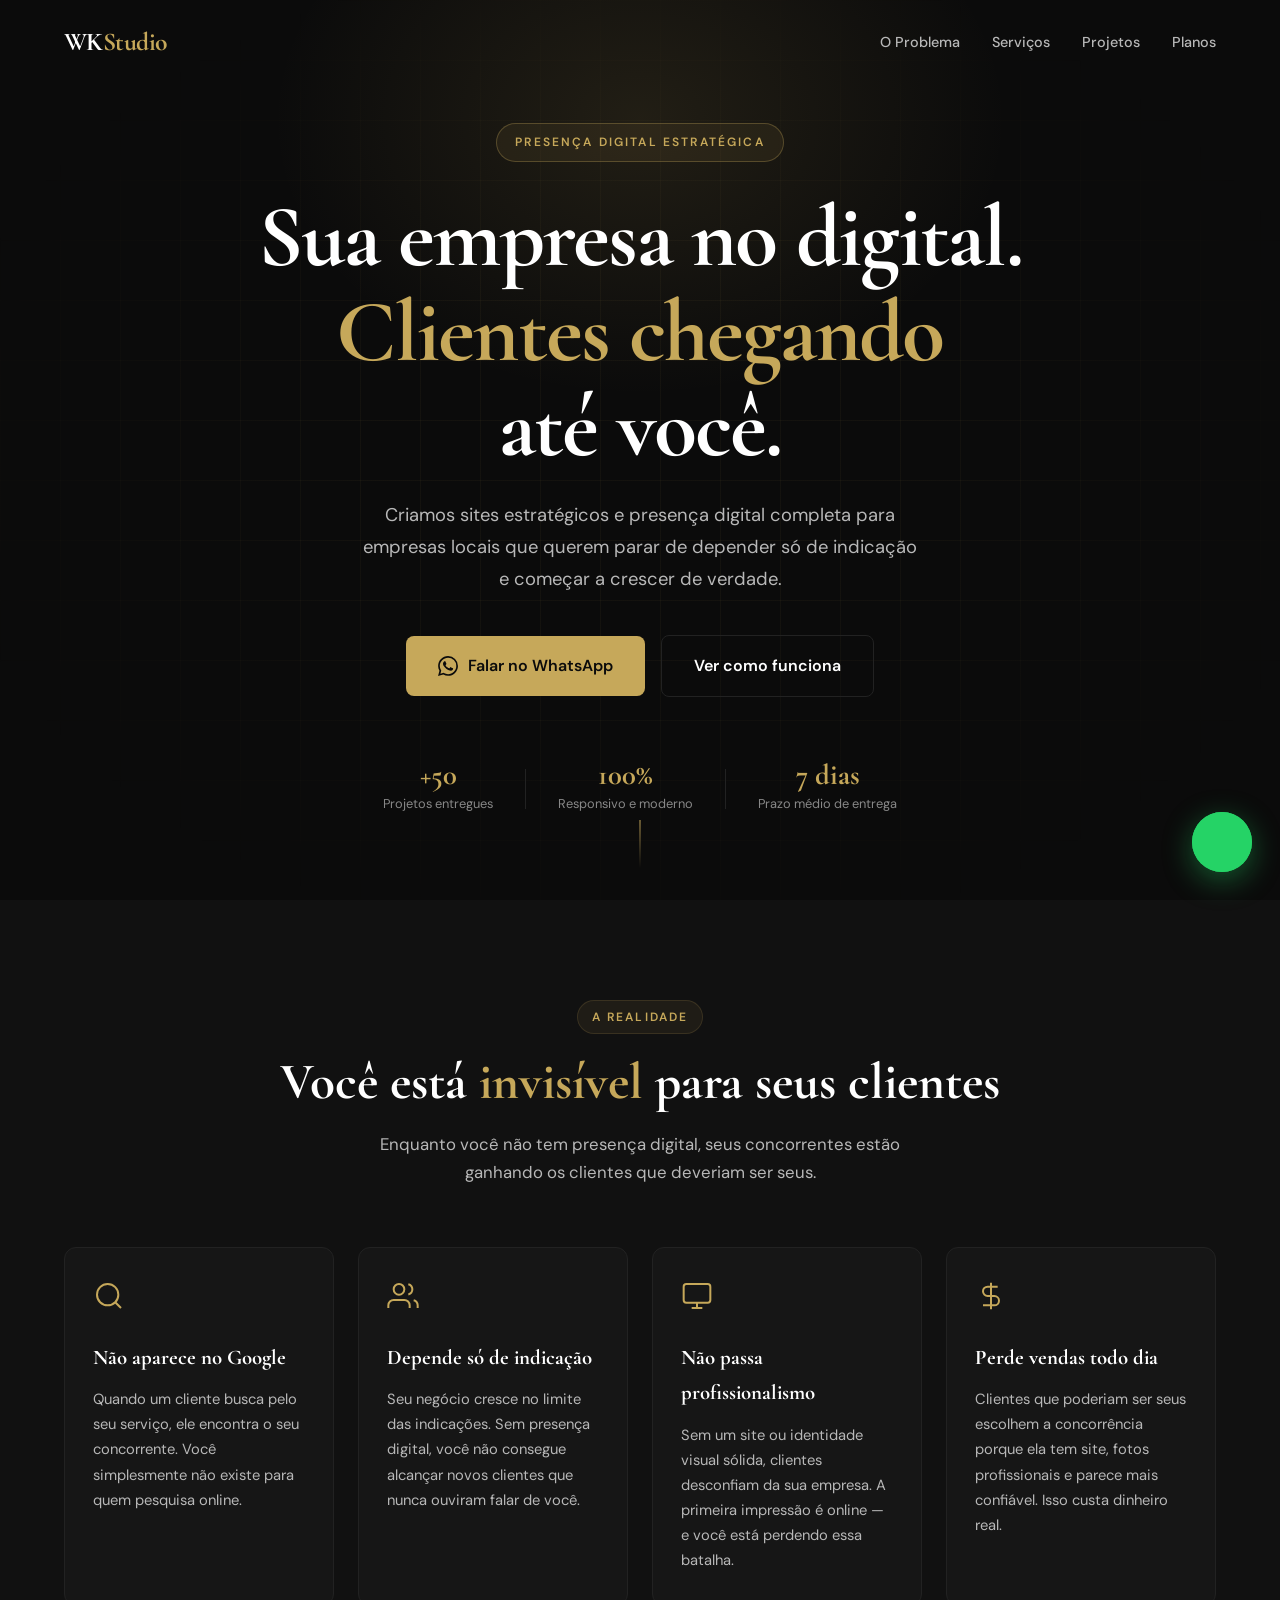
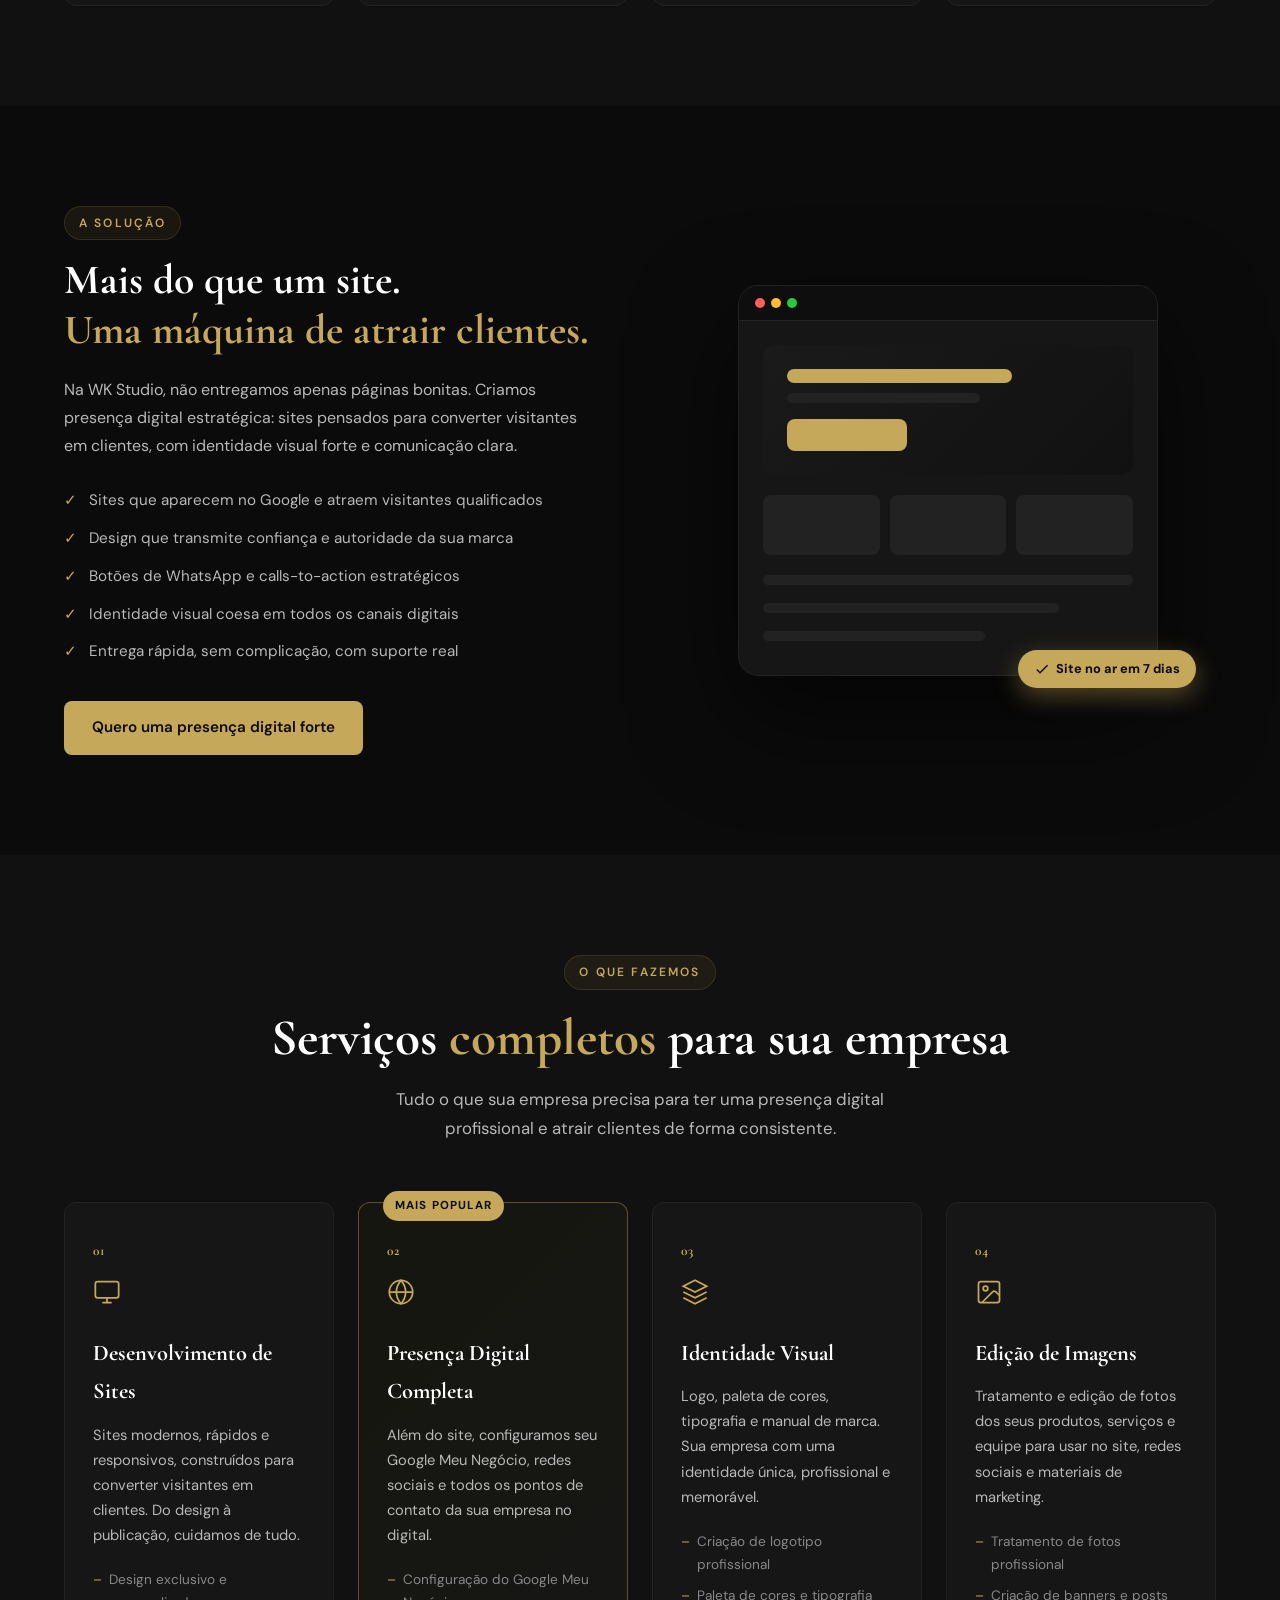
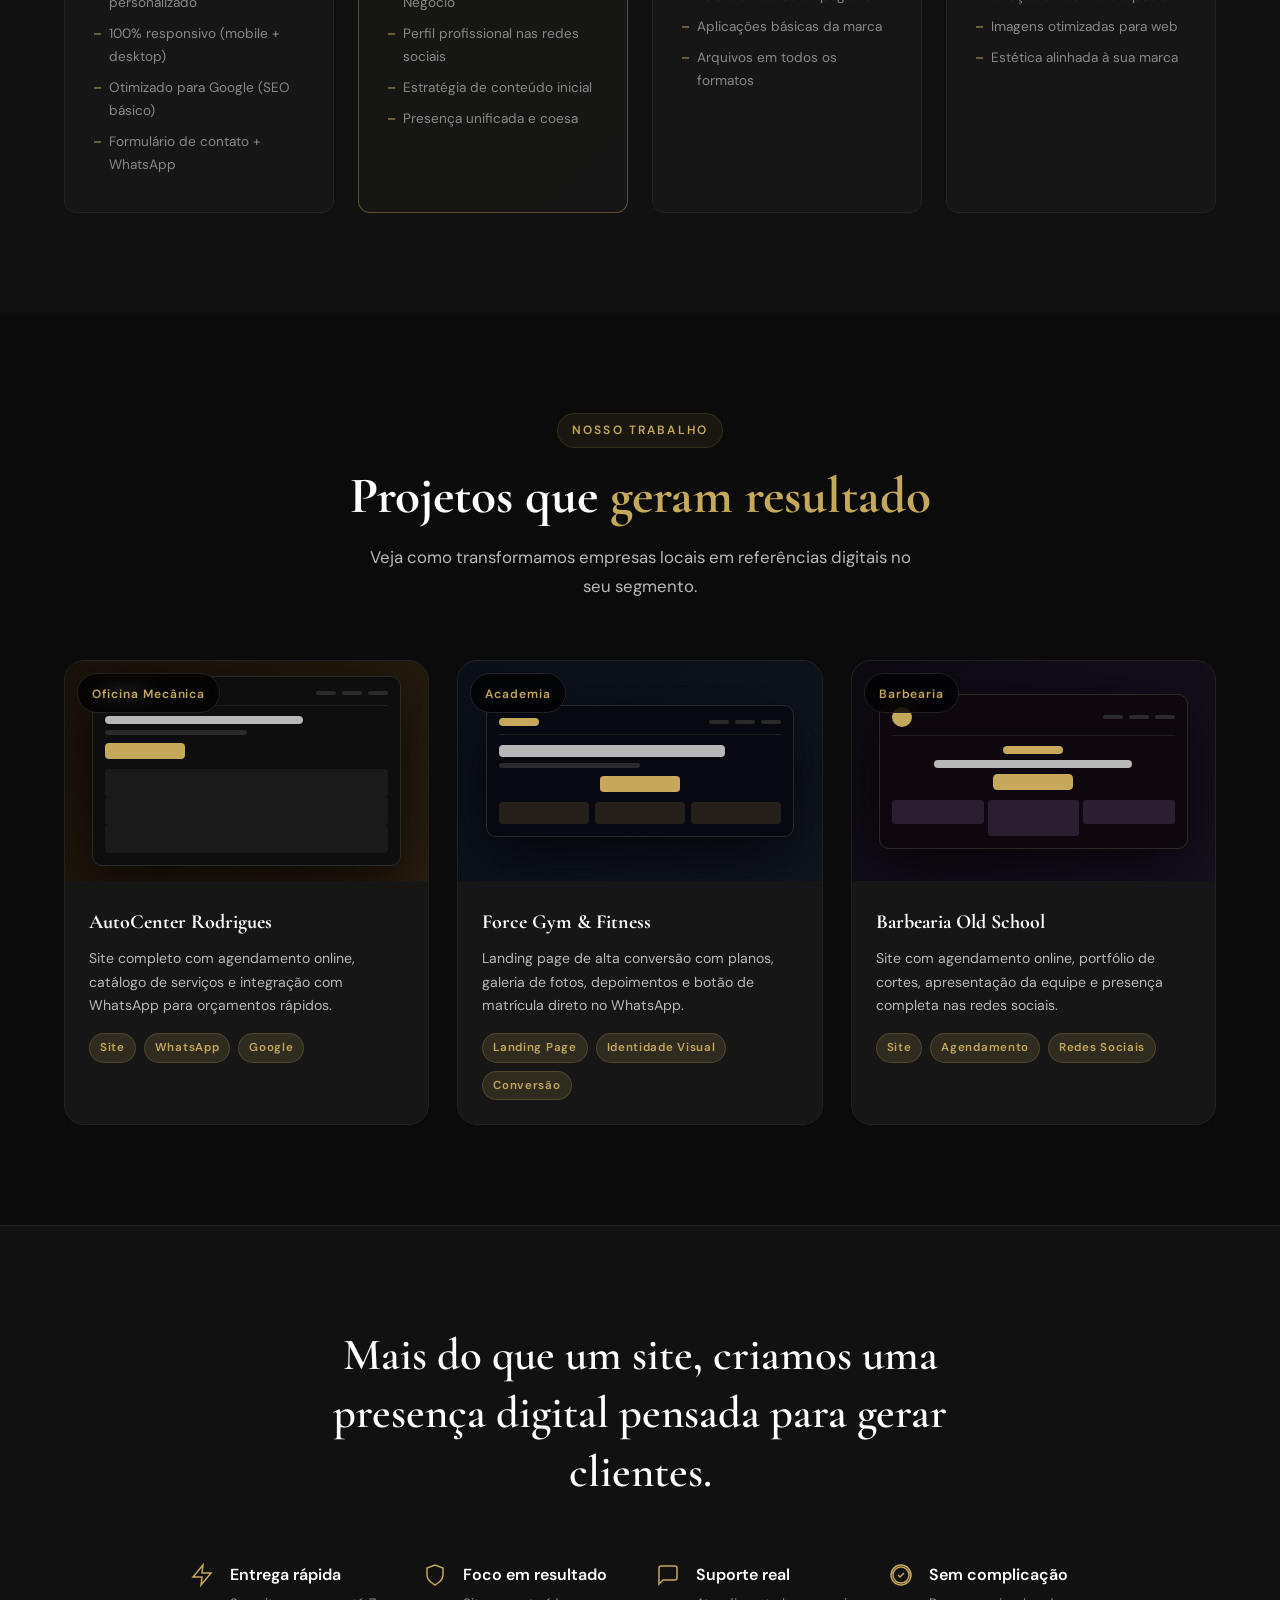
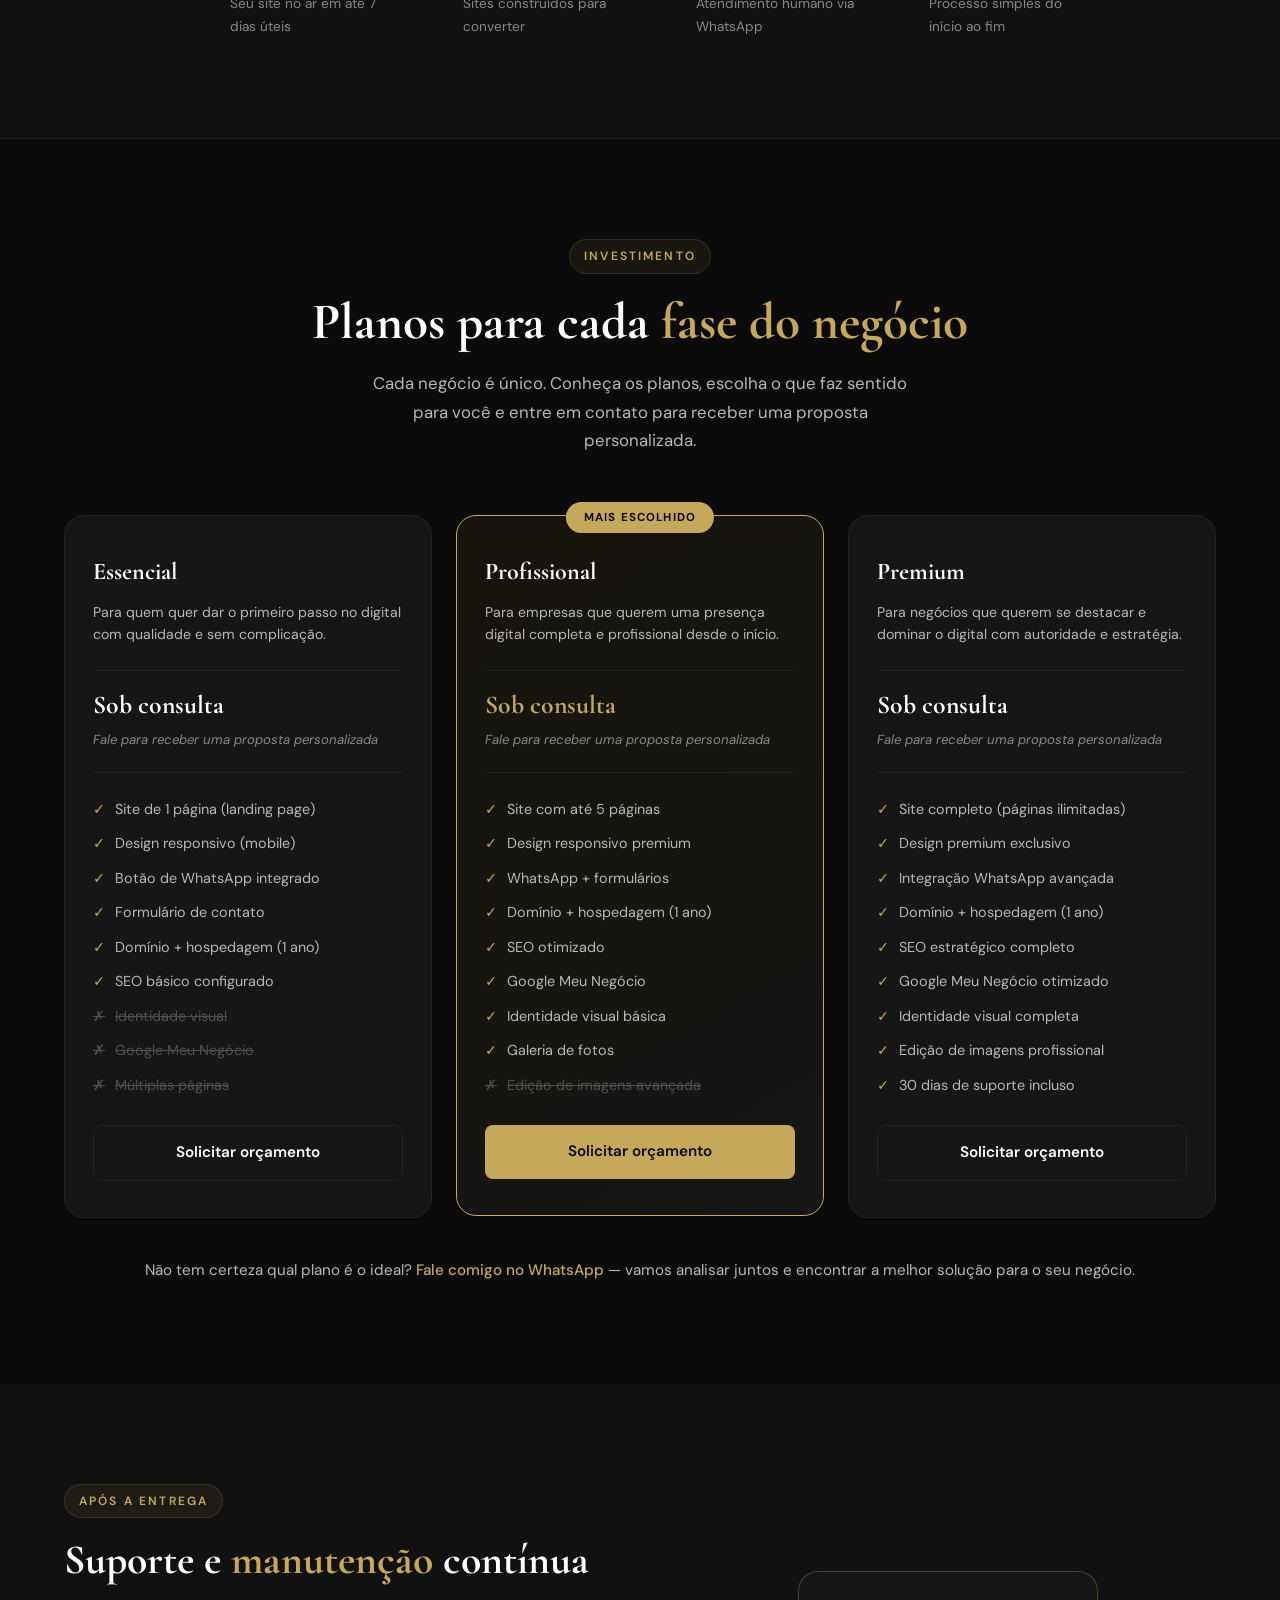
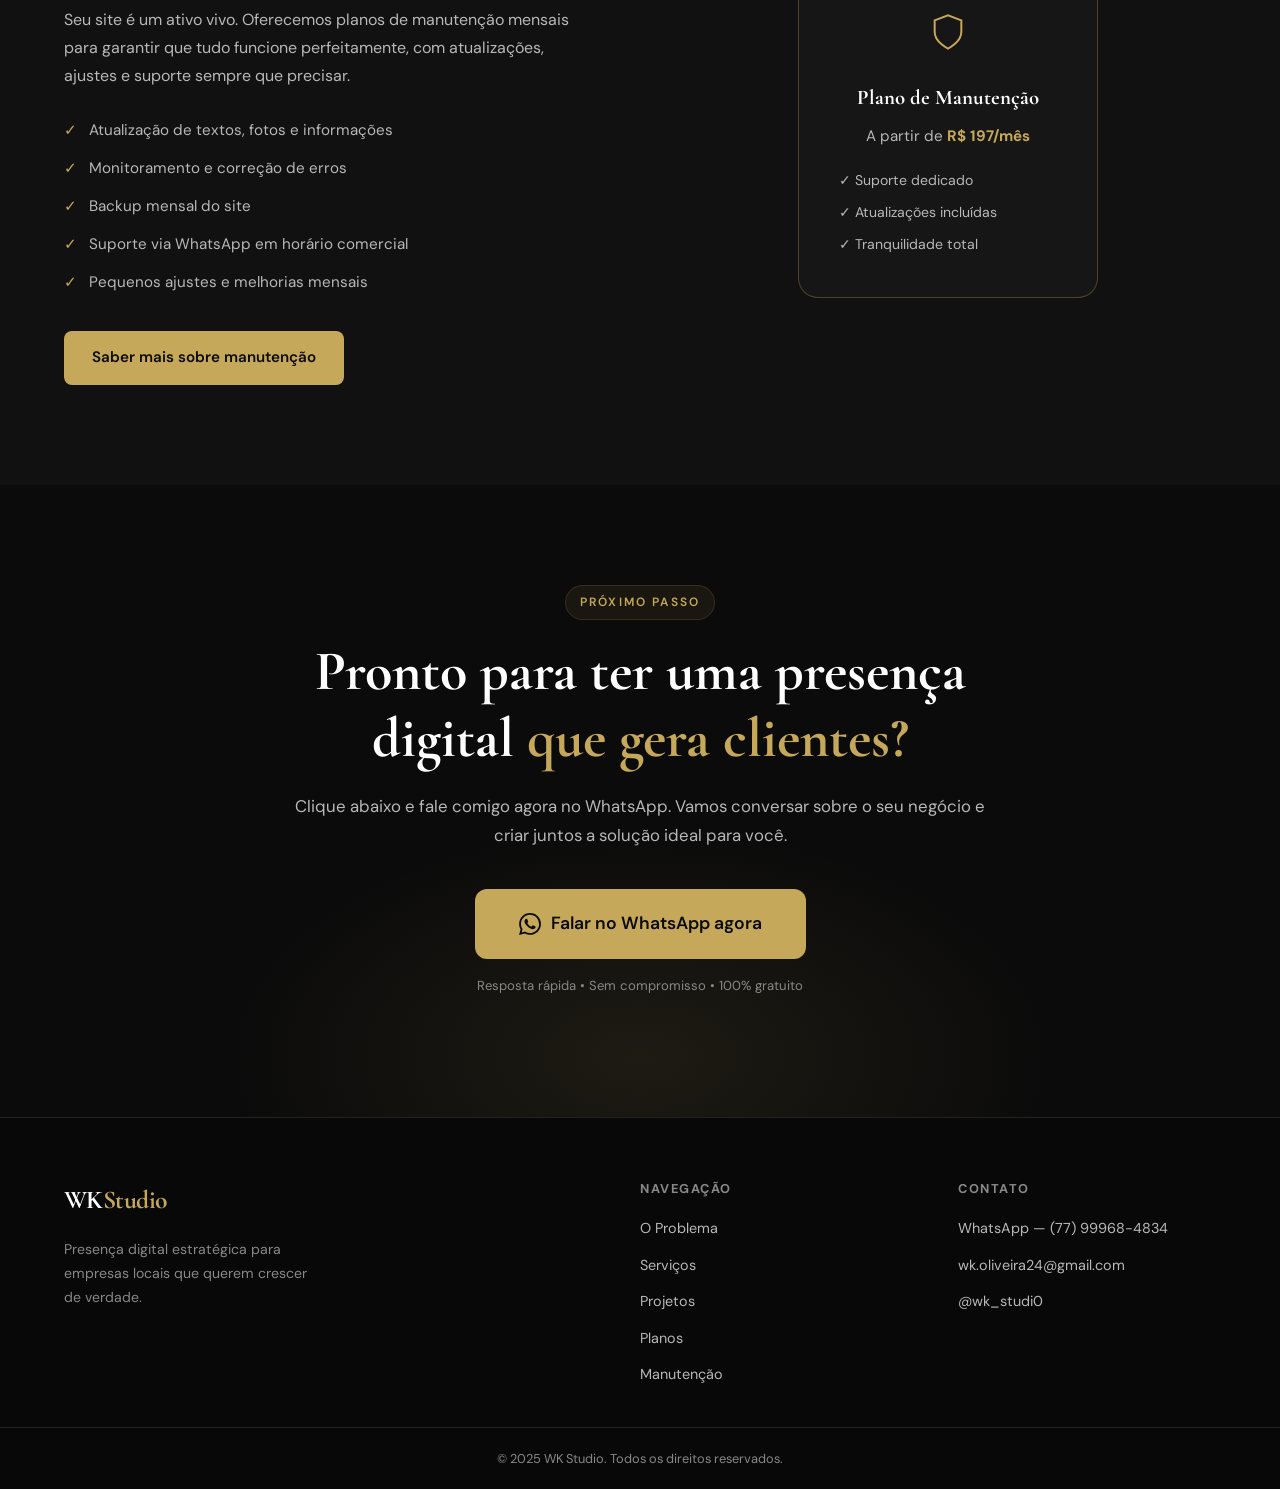
==== commit d6f4c697: "Update index.html" ====
--- a/index.html
+++ b/index.html
@@ -21,7 +21,7 @@
   <meta property="og:image:width"  content="1200" />
   <meta property="og:image:height" content="630" />
   <meta property="og:locale"      content="pt_BR" />
-  <meta property="og:site_name"   content="WK Studio" />
+  <meta property="og:site_name"   content="WK Studio — Welky Kauã" />
 
   <!-- Twitter / X Card -->
   <meta name="twitter:card"        content="summary_large_image" />
@@ -613,8 +613,9 @@
       </div>
       <div class="footer-contato">
         <h5>Contato</h5>
-        <a href="#" id="footerWhatsapp">WhatsApp</a>
-        <a href="mailto:contato@wkstudio.com.br">contato@wkstudio.com.br</a>
+        <a href="#" id="footerWhatsapp">WhatsApp — (77) 99968-4834</a>
+        <a href="mailto:wk.oliveira24@gmail.com">wk.oliveira24@gmail.com</a>
+        <a href="https://instagram.com/wk_studi0" target="_blank" rel="noopener noreferrer">@wk_studi0</a>
       </div>
     </div>
     <div class="footer-bottom">
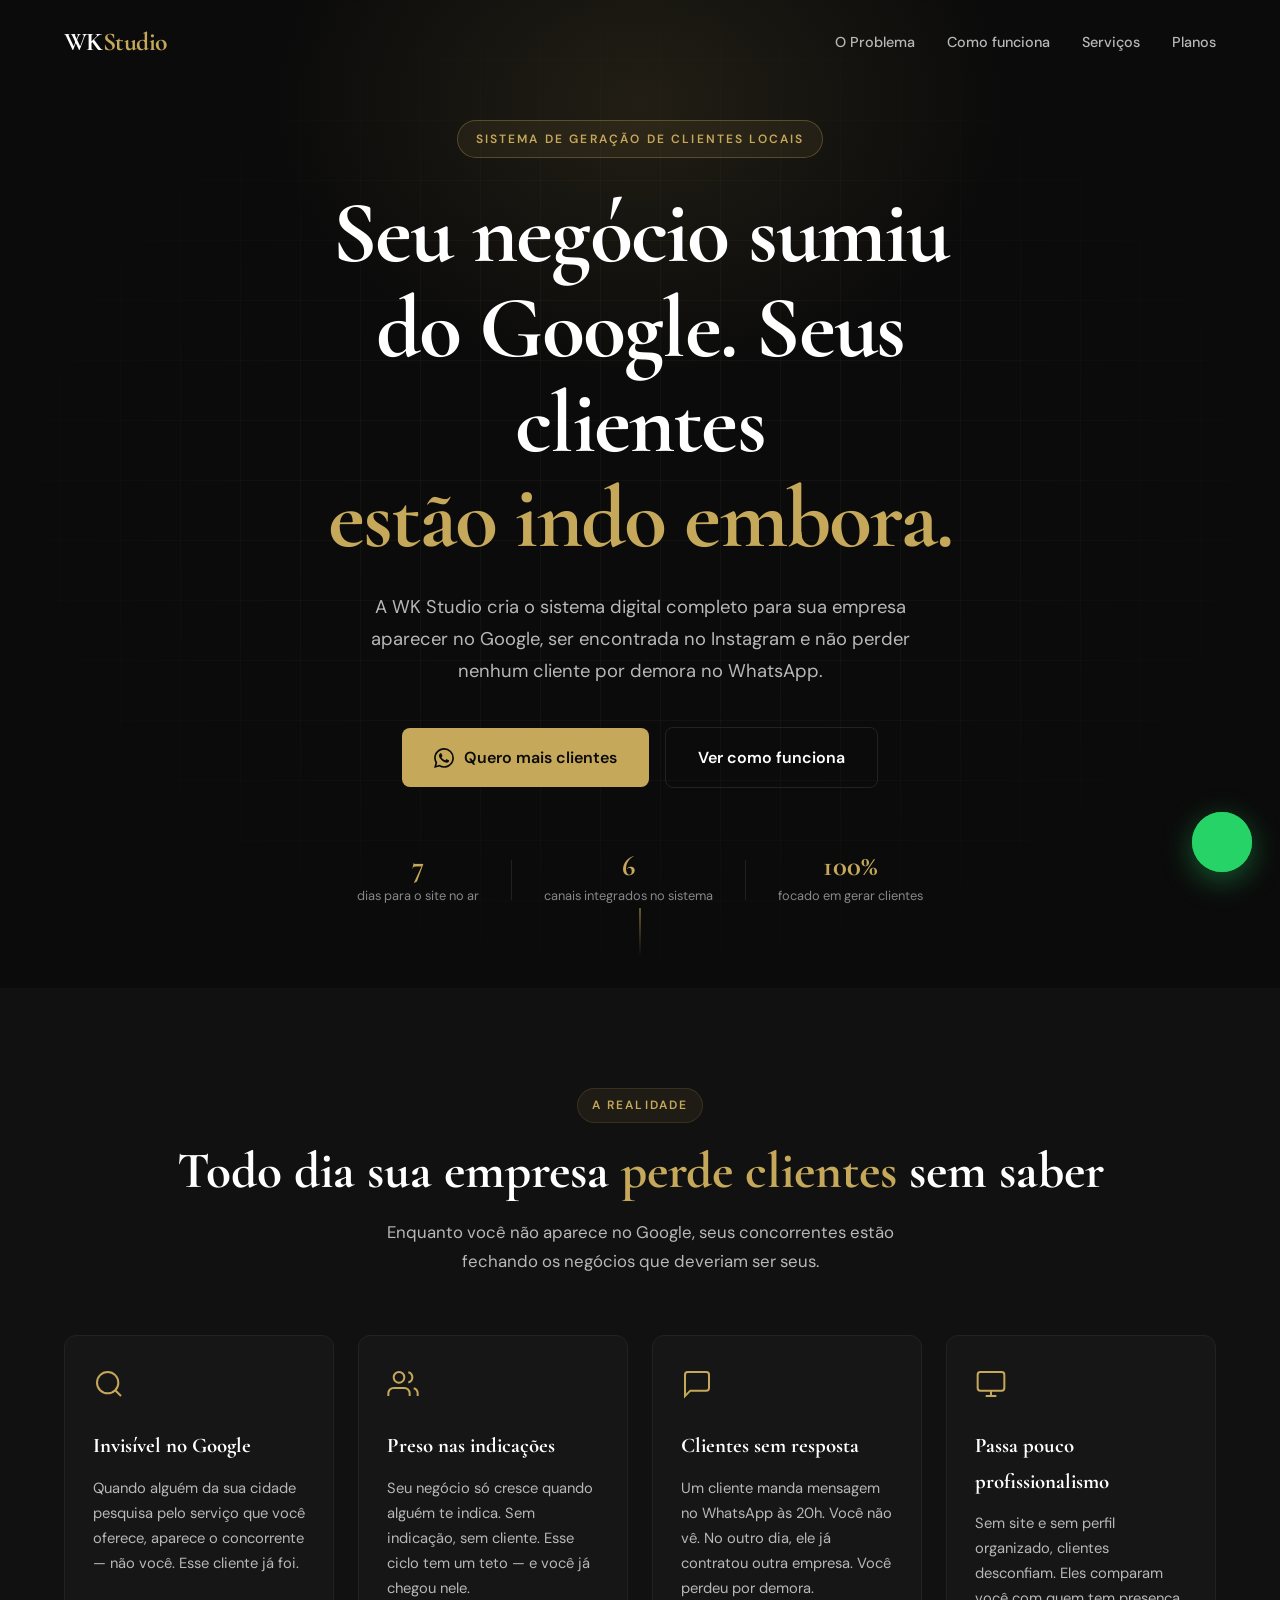
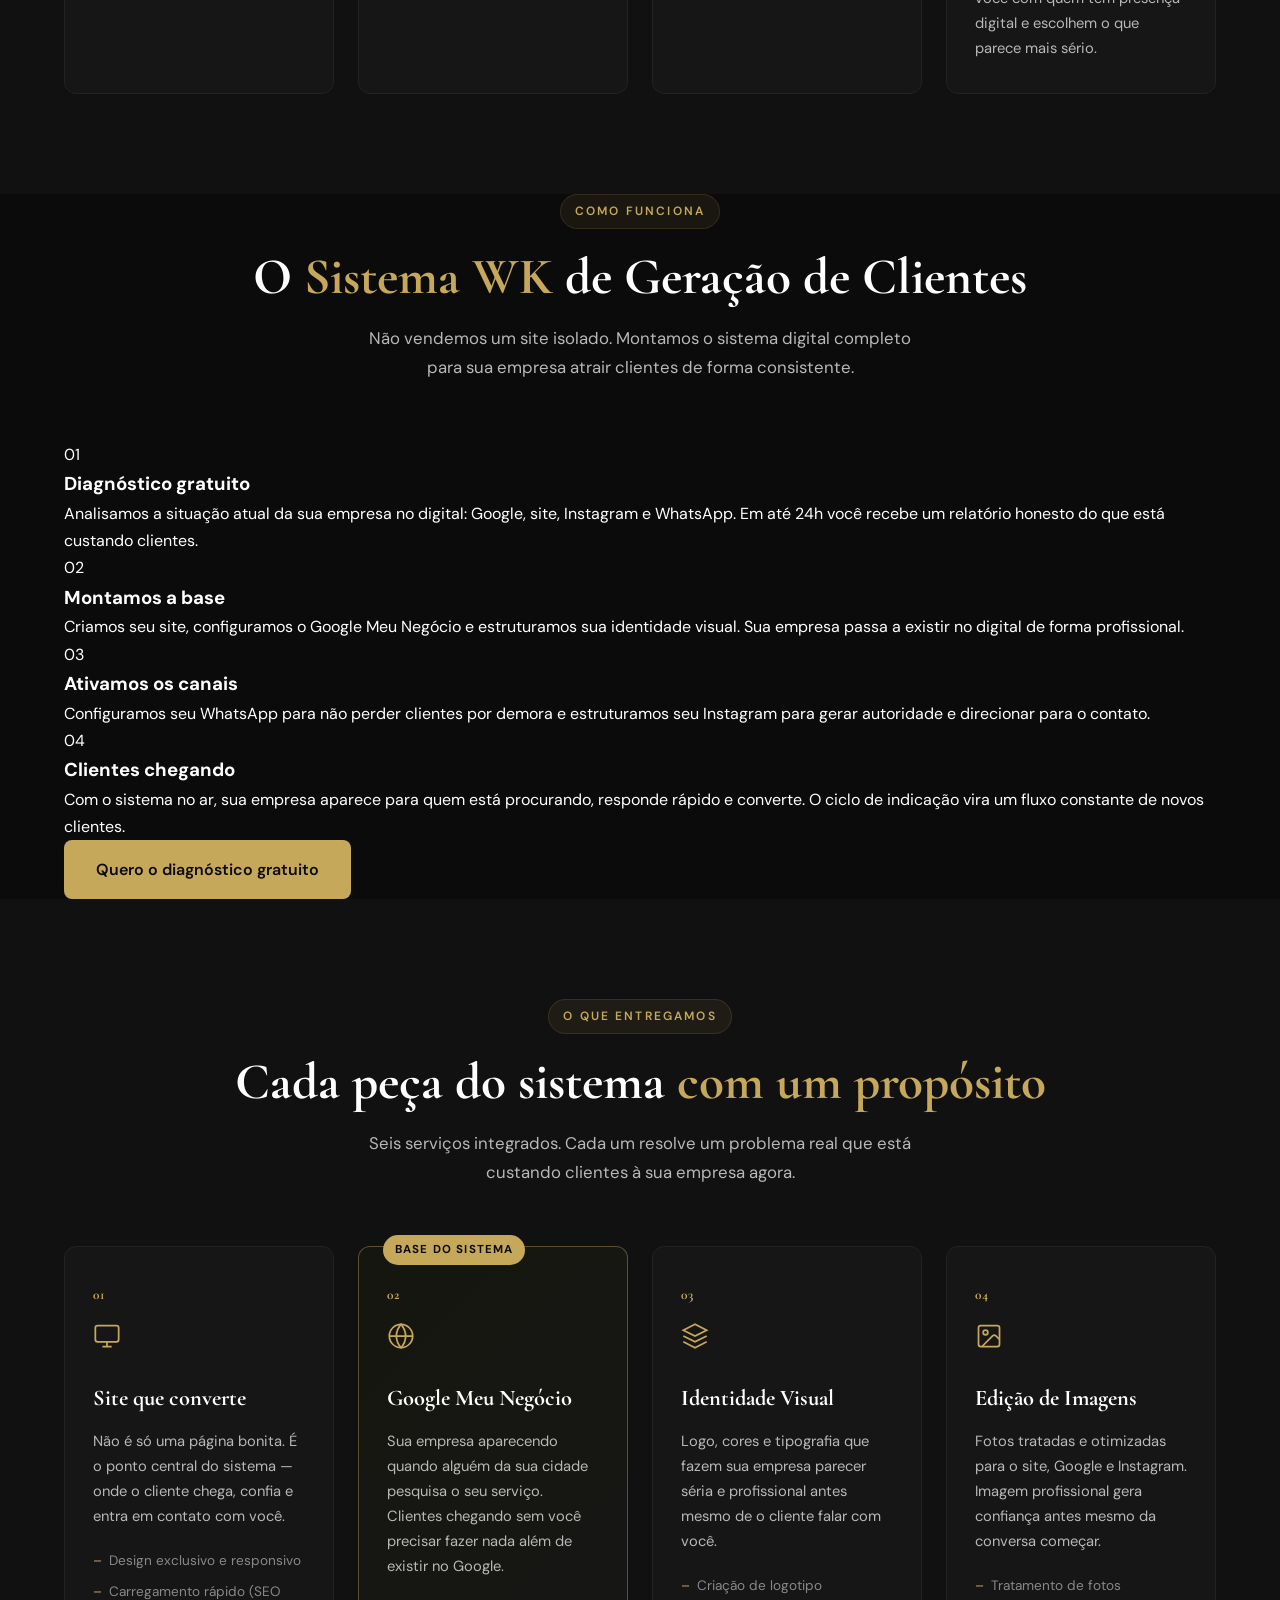
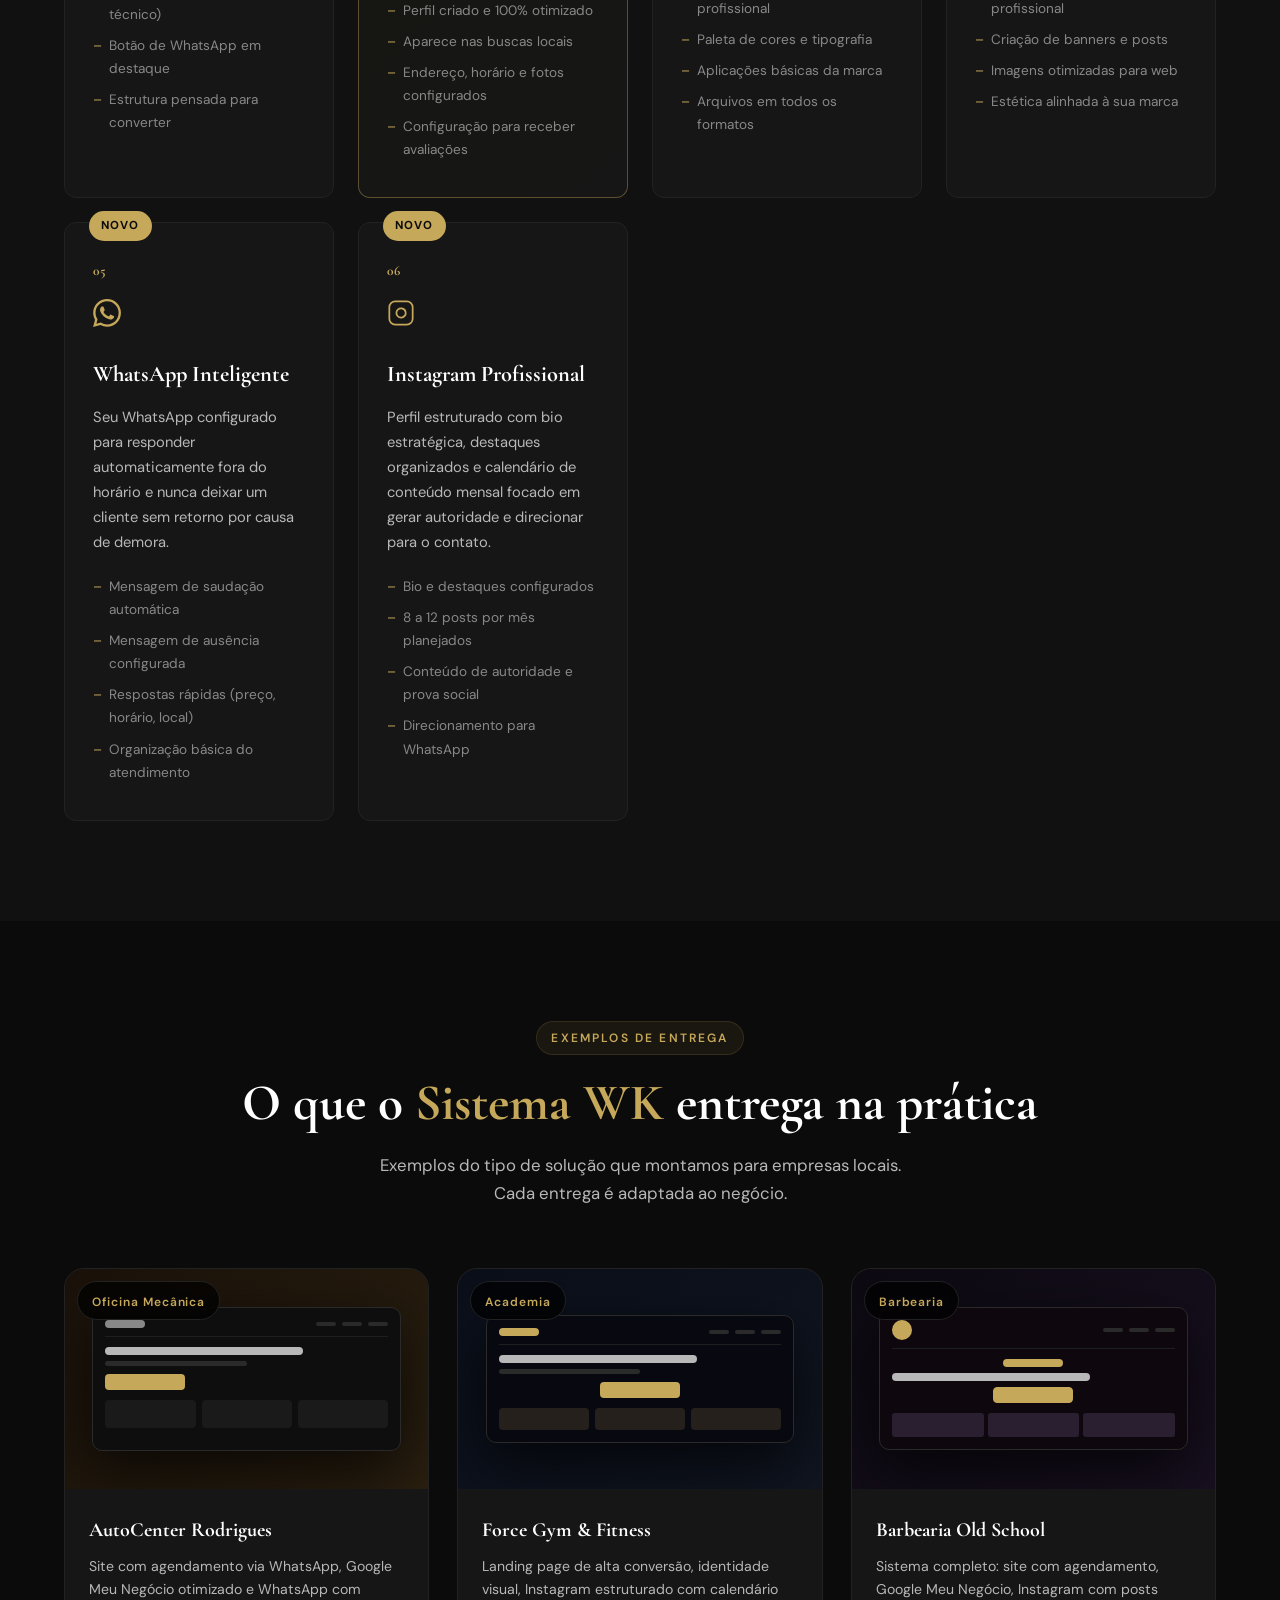
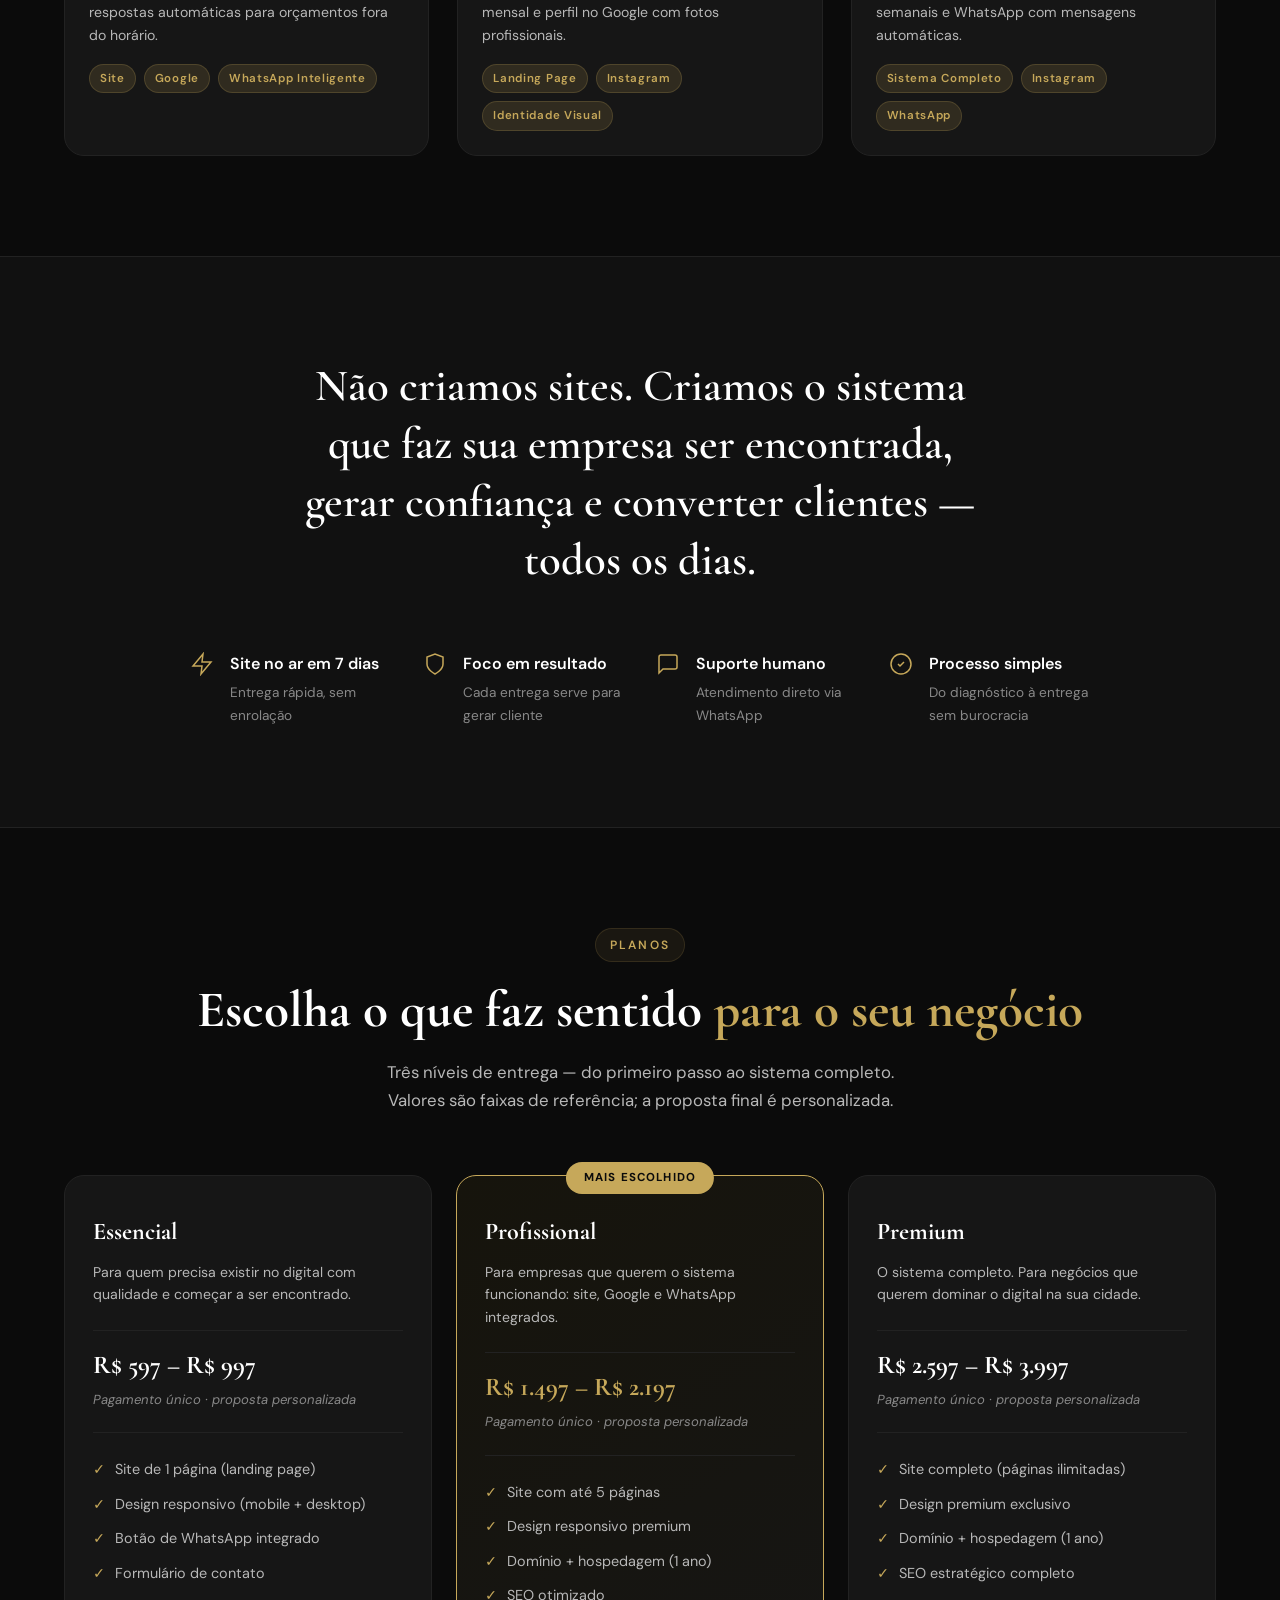
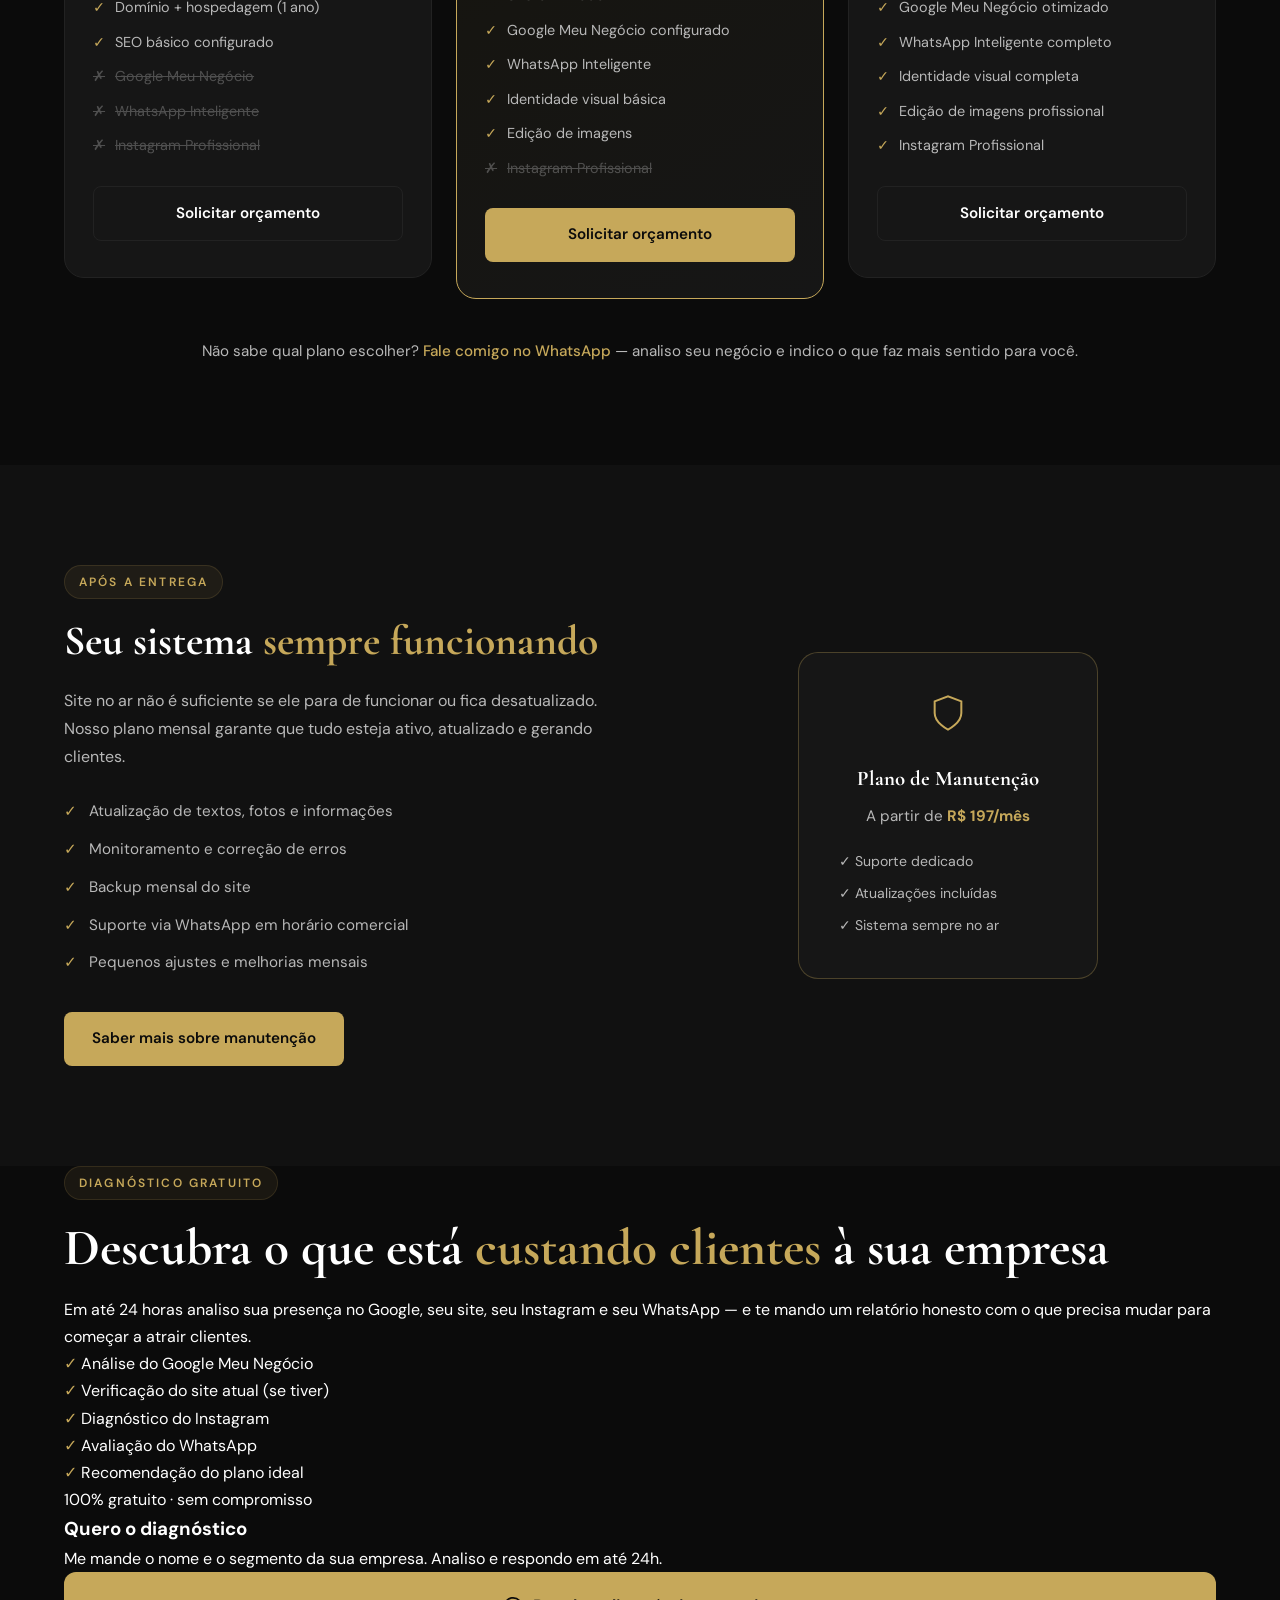
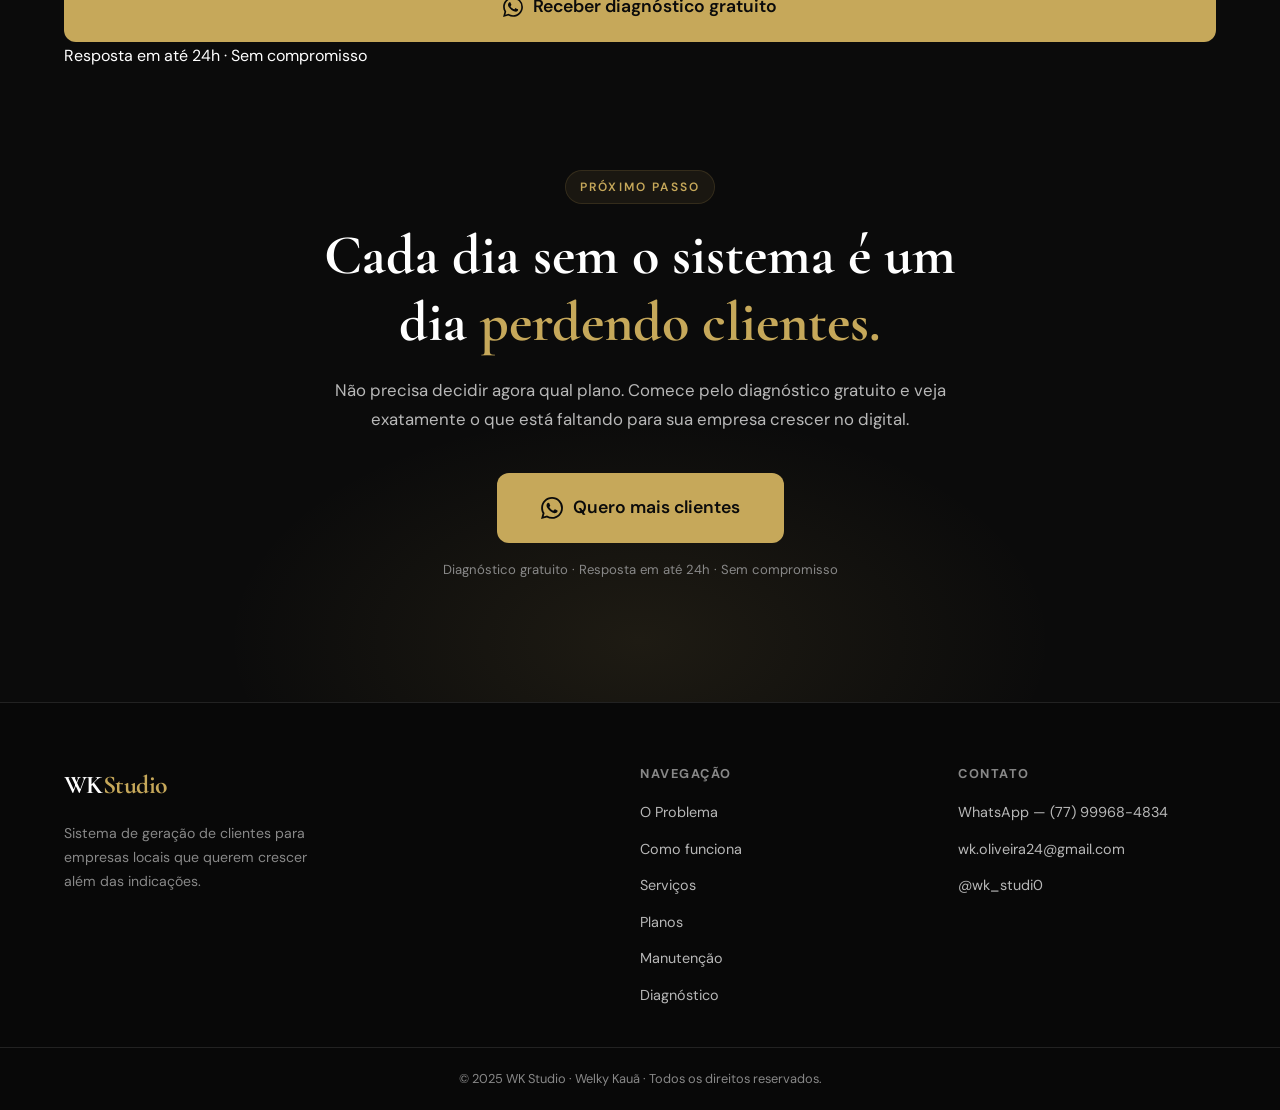
==== commit ec088ae8: "Update index.html" ====
--- a/index.html
+++ b/index.html
@@ -3,30 +3,25 @@
 <head>
   <meta charset="UTF-8" />
   <meta name="viewport" content="width=device-width, initial-scale=1.0" />
-  <title>WK Studio — Presença Digital que Gera Clientes</title>
-  <meta name="description" content="WK Studio cria sites estratégicos e presença digital para empresas locais que querem atrair mais clientes e crescer online." />
-
-  <!-- Favicon inline SVG -->
+  <title>WK Studio — Seu negócio aparecendo no Google e atraindo clientes todo dia</title>
+  <meta name="description" content="A WK Studio cria sites, configura o Google, Instagram e WhatsApp da sua empresa para você parar de depender de indicação e começar a atrair clientes todos os dias." />
+
   <link rel="icon" type="image/svg+xml" href="data:image/svg+xml,<svg xmlns='http://www.w3.org/2000/svg' viewBox='0 0 100 100'><rect width='100' height='100' rx='16' fill='%230B0B0B'/><text y='72' x='8' font-size='62' font-family='Georgia,serif' font-weight='700' fill='%23C6A85A'>W</text></svg>" />
-
-  <!-- Theme color (barra do navegador mobile) -->
   <meta name="theme-color" content="#0B0B0B" />
 
-  <!-- Open Graph (WhatsApp, Facebook, LinkedIn) -->
-  <meta property="og:type"        content="website" />
-  <meta property="og:url"         content="https://wkstudio.com.br/" />
-  <meta property="og:title"       content="WK Studio — Presença Digital que Gera Clientes" />
-  <meta property="og:description" content="Criamos sites estratégicos e presença digital completa para empresas locais que querem crescer e atrair clientes de forma consistente." />
-  <meta property="og:image"       content="https://wkstudio.com.br/og-image.jpg" />
+  <meta property="og:type"         content="website" />
+  <meta property="og:url"          content="https://wkstudio.com.br/" />
+  <meta property="og:title"        content="WK Studio — Seu negócio aparecendo no Google e atraindo clientes todo dia" />
+  <meta property="og:description"  content="Criamos o sistema digital completo para empresas locais: site, Google, Instagram e WhatsApp — tudo pensado para gerar clientes." />
+  <meta property="og:image"        content="https://wkstudio.com.br/og-image.jpg" />
   <meta property="og:image:width"  content="1200" />
   <meta property="og:image:height" content="630" />
-  <meta property="og:locale"      content="pt_BR" />
-  <meta property="og:site_name"   content="WK Studio — Welky Kauã" />
-
-  <!-- Twitter / X Card -->
+  <meta property="og:locale"       content="pt_BR" />
+  <meta property="og:site_name"    content="WK Studio — Welky Kauã" />
+
   <meta name="twitter:card"        content="summary_large_image" />
-  <meta name="twitter:title"       content="WK Studio — Presença Digital que Gera Clientes" />
-  <meta name="twitter:description" content="Criamos sites estratégicos e presença digital completa para empresas locais que querem crescer e atrair clientes de forma consistente." />
+  <meta name="twitter:title"       content="WK Studio — Seu negócio aparecendo no Google e atraindo clientes todo dia" />
+  <meta name="twitter:description" content="Criamos o sistema digital completo para empresas locais: site, Google, Instagram e WhatsApp — tudo pensado para gerar clientes." />
   <meta name="twitter:image"       content="https://wkstudio.com.br/og-image.jpg" />
 
   <link rel="preconnect" href="https://fonts.googleapis.com" />
@@ -36,225 +31,209 @@
 </head>
 <body>
 
-  <!-- ======================== NAVBAR ======================== -->
+  <!-- NAVBAR -->
   <header class="navbar" id="navbar">
     <div class="container nav-inner">
       <a href="#hero" class="logo">WK<span>Studio</span></a>
       <nav class="nav-links">
         <a href="#problema">O Problema</a>
+        <a href="#metodo">Como funciona</a>
         <a href="#servicos">Serviços</a>
-        <a href="#projetos">Projetos</a>
         <a href="#planos">Planos</a>
       </nav>
-      <a href="#" class="btn btn-gold nav-cta" id="navWhatsapp">Falar no WhatsApp</a>
+      <a href="#diagnostico" class="btn btn-gold nav-cta" id="navWhatsapp">Diagnóstico gratuito</a>
       <button class="hamburger" id="hamburger" aria-label="Abrir menu" aria-expanded="false" aria-controls="mobileMenu">
         <span></span><span></span><span></span>
       </button>
     </div>
     <div class="mobile-menu" id="mobileMenu" role="navigation" aria-label="Menu mobile">
-      <a href="#problema" class="mobile-link">O Problema</a>
-      <a href="#servicos" class="mobile-link">Serviços</a>
-      <a href="#projetos" class="mobile-link">Projetos</a>
-      <a href="#planos" class="mobile-link">Planos</a>
-      <a href="#" class="btn btn-gold" id="mobileWhatsapp">Falar no WhatsApp</a>
+      <a href="#problema"    class="mobile-link">O Problema</a>
+      <a href="#metodo"      class="mobile-link">Como funciona</a>
+      <a href="#servicos"    class="mobile-link">Serviços</a>
+      <a href="#planos"      class="mobile-link">Planos</a>
+      <a href="#diagnostico" class="btn btn-gold" id="mobileWhatsapp">Diagnóstico gratuito</a>
     </div>
   </header>
 
-  <!-- ======================== HERO ======================== -->
+  <!-- HERO -->
   <section class="hero" id="hero">
     <div class="hero-bg">
       <div class="hero-grid"></div>
       <div class="hero-glow"></div>
     </div>
     <div class="container hero-content">
-      <div class="hero-badge reveal">Presença Digital Estratégica</div>
+      <div class="hero-badge reveal">Sistema de Geração de Clientes Locais</div>
       <h1 class="hero-title reveal">
-        Sua empresa no digital.<br />
-        <span class="gold">Clientes chegando</span><br />
-        até você.
+        Seu negócio sumiu<br />
+        do Google. Seus clientes<br />
+        <span class="gold">estão indo embora.</span>
       </h1>
       <p class="hero-sub reveal">
-        Criamos sites estratégicos e presença digital completa para empresas locais que querem parar de depender só de indicação e começar a crescer de verdade.
+        A WK Studio cria o sistema digital completo para sua empresa aparecer no Google, ser encontrada no Instagram e não perder nenhum cliente por demora no WhatsApp.
       </p>
       <div class="hero-actions reveal">
-        <a href="#" class="btn btn-gold btn-lg" id="heroWhatsapp">
+        <a href="#diagnostico" class="btn btn-gold btn-lg" id="heroWhatsapp">
           <svg width="20" height="20" viewBox="0 0 24 24" fill="currentColor"><path d="M17.472 14.382c-.297-.149-1.758-.867-2.03-.967-.273-.099-.471-.148-.67.15-.197.297-.767.966-.94 1.164-.173.199-.347.223-.644.075-.297-.15-1.255-.463-2.39-1.475-.883-.788-1.48-1.761-1.653-2.059-.173-.297-.018-.458.13-.606.134-.133.298-.347.446-.52.149-.174.198-.298.298-.497.099-.198.05-.371-.025-.52-.075-.149-.669-1.612-.916-2.207-.242-.579-.487-.5-.669-.51-.173-.008-.371-.01-.57-.01-.198 0-.52.074-.792.372-.272.297-1.04 1.016-1.04 2.479 0 1.462 1.065 2.875 1.213 3.074.149.198 2.096 3.2 5.077 4.487.709.306 1.262.489 1.694.625.712.227 1.36.195 1.871.118.571-.085 1.758-.719 2.006-1.413.248-.694.248-1.289.173-1.413-.074-.124-.272-.198-.57-.347m-5.421 7.403h-.004a9.87 9.87 0 01-5.031-1.378l-.361-.214-3.741.982.998-3.648-.235-.374a9.86 9.86 0 01-1.51-5.26c.001-5.45 4.436-9.884 9.888-9.884 2.64 0 5.122 1.03 6.988 2.898a9.825 9.825 0 012.893 6.994c-.003 5.45-4.437 9.884-9.885 9.884m8.413-18.297A11.815 11.815 0 0012.05 0C5.495 0 .16 5.335.157 11.892c0 2.096.547 4.142 1.588 5.945L.057 24l6.305-1.654a11.882 11.882 0 005.683 1.448h.005c6.554 0 11.89-5.335 11.893-11.893a11.821 11.821 0 00-3.48-8.413Z"/></svg>
-          Falar no WhatsApp
+          Quero mais clientes
         </a>
-        <a href="#problema" class="btn btn-ghost btn-lg">Ver como funciona</a>
+        <a href="#metodo" class="btn btn-ghost btn-lg">Ver como funciona</a>
       </div>
       <div class="hero-stats reveal">
         <div class="stat">
-          <span class="stat-num">+50</span>
-          <span class="stat-label">Projetos entregues</span>
+          <span class="stat-num">7</span>
+          <span class="stat-label">dias para o site no ar</span>
+        </div>
+        <div class="stat-divider"></div>
+        <div class="stat">
+          <span class="stat-num">6</span>
+          <span class="stat-label">canais integrados no sistema</span>
         </div>
         <div class="stat-divider"></div>
         <div class="stat">
           <span class="stat-num">100%</span>
-          <span class="stat-label">Responsivo e moderno</span>
-        </div>
-        <div class="stat-divider"></div>
-        <div class="stat">
-          <span class="stat-num">7 dias</span>
-          <span class="stat-label">Prazo médio de entrega</span>
-        </div>
-      </div>
-    </div>
-    <div class="hero-scroll">
-      <div class="scroll-line"></div>
-    </div>
-  </section>
-
-  <!-- ======================== PROBLEMA ======================== -->
+          <span class="stat-label">focado em gerar clientes</span>
+        </div>
+      </div>
+    </div>
+    <div class="hero-scroll"><div class="scroll-line"></div></div>
+  </section>
+
+  <!-- PROBLEMA -->
   <section class="problema" id="problema">
     <div class="container">
       <div class="section-header reveal">
         <span class="section-tag">A realidade</span>
-        <h2 class="section-title">Você está <span class="gold">invisível</span> para seus clientes</h2>
-        <p class="section-sub">Enquanto você não tem presença digital, seus concorrentes estão ganhando os clientes que deveriam ser seus.</p>
+        <h2 class="section-title">Todo dia sua empresa <span class="gold">perde clientes</span> sem saber</h2>
+        <p class="section-sub">Enquanto você não aparece no Google, seus concorrentes estão fechando os negócios que deveriam ser seus.</p>
       </div>
       <div class="dores-grid">
         <div class="dor-card reveal">
           <div class="dor-icon">
             <svg width="32" height="32" viewBox="0 0 24 24" fill="none" stroke="currentColor" stroke-width="1.5"><circle cx="11" cy="11" r="8"/><path d="m21 21-4.35-4.35"/></svg>
           </div>
-          <h3>Não aparece no Google</h3>
-          <p>Quando um cliente busca pelo seu serviço, ele encontra o seu concorrente. Você simplesmente não existe para quem pesquisa online.</p>
+          <h3>Invisível no Google</h3>
+          <p>Quando alguém da sua cidade pesquisa pelo serviço que você oferece, aparece o concorrente — não você. Esse cliente já foi.</p>
         </div>
         <div class="dor-card reveal">
           <div class="dor-icon">
             <svg width="32" height="32" viewBox="0 0 24 24" fill="none" stroke="currentColor" stroke-width="1.5"><path d="M17 21v-2a4 4 0 0 0-4-4H5a4 4 0 0 0-4 4v2"/><circle cx="9" cy="7" r="4"/><path d="M23 21v-2a4 4 0 0 0-3-3.87"/><path d="M16 3.13a4 4 0 0 1 0 7.75"/></svg>
           </div>
-          <h3>Depende só de indicação</h3>
-          <p>Seu negócio cresce no limite das indicações. Sem presença digital, você não consegue alcançar novos clientes que nunca ouviram falar de você.</p>
+          <h3>Preso nas indicações</h3>
+          <p>Seu negócio só cresce quando alguém te indica. Sem indicação, sem cliente. Esse ciclo tem um teto — e você já chegou nele.</p>
+        </div>
+        <div class="dor-card reveal">
+          <div class="dor-icon">
+            <svg width="32" height="32" viewBox="0 0 24 24" fill="none" stroke="currentColor" stroke-width="1.5"><path d="M21 15a2 2 0 0 1-2 2H7l-4 4V5a2 2 0 0 1 2-2h14a2 2 0 0 1 2 2z"/></svg>
+          </div>
+          <h3>Clientes sem resposta</h3>
+          <p>Um cliente manda mensagem no WhatsApp às 20h. Você não vê. No outro dia, ele já contratou outra empresa. Você perdeu por demora.</p>
         </div>
         <div class="dor-card reveal">
           <div class="dor-icon">
             <svg width="32" height="32" viewBox="0 0 24 24" fill="none" stroke="currentColor" stroke-width="1.5"><rect width="20" height="14" x="2" y="3" rx="2"/><path d="M8 21h8"/><path d="M12 17v4"/></svg>
           </div>
-          <h3>Não passa profissionalismo</h3>
-          <p>Sem um site ou identidade visual sólida, clientes desconfiam da sua empresa. A primeira impressão é online — e você está perdendo essa batalha.</p>
-        </div>
-        <div class="dor-card reveal">
-          <div class="dor-icon">
-            <svg width="32" height="32" viewBox="0 0 24 24" fill="none" stroke="currentColor" stroke-width="1.5"><path d="M12 2v20M17 5H9.5a3.5 3.5 0 0 0 0 7h5a3.5 3.5 0 0 1 0 7H6"/></svg>
-          </div>
-          <h3>Perde vendas todo dia</h3>
-          <p>Clientes que poderiam ser seus escolhem a concorrência porque ela tem site, fotos profissionais e parece mais confiável. Isso custa dinheiro real.</p>
-        </div>
-      </div>
-    </div>
-  </section>
-
-  <!-- ======================== SOLUÇÃO ======================== -->
-  <section class="solucao" id="solucao">
-    <div class="container">
-      <div class="solucao-inner">
-        <div class="solucao-text reveal">
-          <span class="section-tag">A solução</span>
-          <h2 class="section-title">Mais do que um site.<br /><span class="gold">Uma máquina de atrair clientes.</span></h2>
-          <p>Na WK Studio, não entregamos apenas páginas bonitas. Criamos presença digital estratégica: sites pensados para converter visitantes em clientes, com identidade visual forte e comunicação clara.</p>
-          <ul class="solucao-list">
-            <li>
-              <span class="check">✓</span>
-              Sites que aparecem no Google e atraem visitantes qualificados
-            </li>
-            <li>
-              <span class="check">✓</span>
-              Design que transmite confiança e autoridade da sua marca
-            </li>
-            <li>
-              <span class="check">✓</span>
-              Botões de WhatsApp e calls-to-action estratégicos
-            </li>
-            <li>
-              <span class="check">✓</span>
-              Identidade visual coesa em todos os canais digitais
-            </li>
-            <li>
-              <span class="check">✓</span>
-              Entrega rápida, sem complicação, com suporte real
-            </li>
-          </ul>
-          <a href="#" class="btn btn-gold" id="solucaoWhatsapp">Quero uma presença digital forte</a>
-        </div>
-        <div class="solucao-visual reveal">
-          <div class="mockup-card">
-            <div class="mockup-bar">
-              <span></span><span></span><span></span>
-            </div>
-            <div class="mockup-content">
-              <div class="mockup-hero-block">
-                <div class="mockup-line long gold-bg"></div>
-                <div class="mockup-line medium"></div>
-                <div class="mockup-btn-mock"></div>
-              </div>
-              <div class="mockup-cards">
-                <div class="mockup-mini-card"></div>
-                <div class="mockup-mini-card"></div>
-                <div class="mockup-mini-card"></div>
-              </div>
-              <div class="mockup-text-lines">
-                <div class="mockup-line full"></div>
-                <div class="mockup-line long"></div>
-                <div class="mockup-line medium"></div>
-              </div>
-            </div>
-          </div>
-          <div class="mockup-badge">
-            <svg width="16" height="16" viewBox="0 0 24 24" fill="currentColor"><path d="M9 16.17L4.83 12l-1.42 1.41L9 19 21 7l-1.41-1.41z"/></svg>
-            Site no ar em 7 dias
-          </div>
-        </div>
-      </div>
-    </div>
-  </section>
-
-  <!-- ======================== SERVIÇOS ======================== -->
+          <h3>Passa pouco profissionalismo</h3>
+          <p>Sem site e sem perfil organizado, clientes desconfiam. Eles comparam você com quem tem presença digital e escolhem o que parece mais sério.</p>
+        </div>
+      </div>
+    </div>
+  </section>
+
+  <!-- MÉTODO -->
+  <section class="metodo" id="metodo">
+    <div class="container">
+      <div class="section-header reveal">
+        <span class="section-tag">Como funciona</span>
+        <h2 class="section-title">O <span class="gold">Sistema WK</span> de Geração de Clientes</h2>
+        <p class="section-sub">Não vendemos um site isolado. Montamos o sistema digital completo para sua empresa atrair clientes de forma consistente.</p>
+      </div>
+      <div class="metodo-steps">
+        <div class="metodo-step reveal">
+          <div class="step-num">01</div>
+          <div class="step-content">
+            <h3>Diagnóstico gratuito</h3>
+            <p>Analisamos a situação atual da sua empresa no digital: Google, site, Instagram e WhatsApp. Em até 24h você recebe um relatório honesto do que está custando clientes.</p>
+          </div>
+        </div>
+        <div class="metodo-connector reveal"></div>
+        <div class="metodo-step reveal">
+          <div class="step-num">02</div>
+          <div class="step-content">
+            <h3>Montamos a base</h3>
+            <p>Criamos seu site, configuramos o Google Meu Negócio e estruturamos sua identidade visual. Sua empresa passa a existir no digital de forma profissional.</p>
+          </div>
+        </div>
+        <div class="metodo-connector reveal"></div>
+        <div class="metodo-step reveal">
+          <div class="step-num">03</div>
+          <div class="step-content">
+            <h3>Ativamos os canais</h3>
+            <p>Configuramos seu WhatsApp para não perder clientes por demora e estruturamos seu Instagram para gerar autoridade e direcionar para o contato.</p>
+          </div>
+        </div>
+        <div class="metodo-connector reveal"></div>
+        <div class="metodo-step reveal">
+          <div class="step-num">04</div>
+          <div class="step-content">
+            <h3>Clientes chegando</h3>
+            <p>Com o sistema no ar, sua empresa aparece para quem está procurando, responde rápido e converte. O ciclo de indicação vira um fluxo constante de novos clientes.</p>
+          </div>
+        </div>
+      </div>
+      <div class="metodo-cta reveal">
+        <a href="#diagnostico" class="btn btn-gold btn-lg" id="metodoCta">Quero o diagnóstico gratuito</a>
+      </div>
+    </div>
+  </section>
+
+  <!-- SERVIÇOS -->
   <section class="servicos" id="servicos">
     <div class="container">
       <div class="section-header reveal">
-        <span class="section-tag">O que fazemos</span>
-        <h2 class="section-title">Serviços <span class="gold">completos</span> para sua empresa</h2>
-        <p class="section-sub">Tudo o que sua empresa precisa para ter uma presença digital profissional e atrair clientes de forma consistente.</p>
+        <span class="section-tag">O que entregamos</span>
+        <h2 class="section-title">Cada peça do sistema <span class="gold">com um propósito</span></h2>
+        <p class="section-sub">Seis serviços integrados. Cada um resolve um problema real que está custando clientes à sua empresa agora.</p>
       </div>
       <div class="servicos-grid">
+
         <div class="servico-card reveal">
           <div class="servico-num">01</div>
           <div class="servico-icon">
             <svg width="28" height="28" viewBox="0 0 24 24" fill="none" stroke="currentColor" stroke-width="1.5"><rect width="20" height="14" x="2" y="3" rx="2"/><path d="M8 21h8M12 17v4"/></svg>
           </div>
-          <h3>Desenvolvimento de Sites</h3>
-          <p>Sites modernos, rápidos e responsivos, construídos para converter visitantes em clientes. Do design à publicação, cuidamos de tudo.</p>
+          <h3>Site que converte</h3>
+          <p>Não é só uma página bonita. É o ponto central do sistema — onde o cliente chega, confia e entra em contato com você.</p>
           <ul class="servico-features">
-            <li>Design exclusivo e personalizado</li>
-            <li>100% responsivo (mobile + desktop)</li>
-            <li>Otimizado para Google (SEO básico)</li>
-            <li>Formulário de contato + WhatsApp</li>
-          </ul>
-        </div>
+            <li>Design exclusivo e responsivo</li>
+            <li>Carregamento rápido (SEO técnico)</li>
+            <li>Botão de WhatsApp em destaque</li>
+            <li>Estrutura pensada para converter</li>
+          </ul>
+        </div>
+
         <div class="servico-card servico-destaque reveal">
-          <div class="servico-tag">Mais popular</div>
+          <div class="servico-tag">Base do sistema</div>
           <div class="servico-num">02</div>
           <div class="servico-icon">
             <svg width="28" height="28" viewBox="0 0 24 24" fill="none" stroke="currentColor" stroke-width="1.5"><circle cx="12" cy="12" r="10"/><path d="M2 12h20M12 2a15.3 15.3 0 0 1 4 10 15.3 15.3 0 0 1-4 10 15.3 15.3 0 0 1-4-10 15.3 15.3 0 0 1 4-10z"/></svg>
           </div>
-          <h3>Presença Digital Completa</h3>
-          <p>Além do site, configuramos seu Google Meu Negócio, redes sociais e todos os pontos de contato da sua empresa no digital.</p>
+          <h3>Google Meu Negócio</h3>
+          <p>Sua empresa aparecendo quando alguém da sua cidade pesquisa o seu serviço. Clientes chegando sem você precisar fazer nada além de existir no Google.</p>
           <ul class="servico-features">
-            <li>Configuração do Google Meu Negócio</li>
-            <li>Perfil profissional nas redes sociais</li>
-            <li>Estratégia de conteúdo inicial</li>
-            <li>Presença unificada e coesa</li>
-          </ul>
-        </div>
+            <li>Perfil criado e 100% otimizado</li>
+            <li>Aparece nas buscas locais</li>
+            <li>Endereço, horário e fotos configurados</li>
+            <li>Configuração para receber avaliações</li>
+          </ul>
+        </div>
+
         <div class="servico-card reveal">
           <div class="servico-num">03</div>
           <div class="servico-icon">
             <svg width="28" height="28" viewBox="0 0 24 24" fill="none" stroke="currentColor" stroke-width="1.5"><path d="M12 2L2 7l10 5 10-5-10-5zM2 17l10 5 10-5M2 12l10 5 10-5"/></svg>
           </div>
           <h3>Identidade Visual</h3>
-          <p>Logo, paleta de cores, tipografia e manual de marca. Sua empresa com uma identidade única, profissional e memorável.</p>
+          <p>Logo, cores e tipografia que fazem sua empresa parecer séria e profissional antes mesmo de o cliente falar com você.</p>
           <ul class="servico-features">
             <li>Criação de logotipo profissional</li>
             <li>Paleta de cores e tipografia</li>
@@ -262,13 +241,14 @@
             <li>Arquivos em todos os formatos</li>
           </ul>
         </div>
+
         <div class="servico-card reveal">
           <div class="servico-num">04</div>
           <div class="servico-icon">
-            <svg width="28" height="28" viewBox="0 0 24 24" fill="none" stroke="currentColor" stroke-width="1.5"><rect width="18" height="18" x="3" y="3" rx="2" ry="2"/><circle cx="9" cy="9" r="2"/><path d="m21 15-3.086-3.086a2 2 0 0 0-2.828 0L6 21"/></svg>
+            <svg width="28" height="28" viewBox="0 0 24 24" fill="none" stroke="currentColor" stroke-width="1.5"><rect width="18" height="18" x="3" y="3" rx="2"/><circle cx="9" cy="9" r="2"/><path d="m21 15-3.086-3.086a2 2 0 0 0-2.828 0L6 21"/></svg>
           </div>
           <h3>Edição de Imagens</h3>
-          <p>Tratamento e edição de fotos dos seus produtos, serviços e equipe para usar no site, redes sociais e materiais de marketing.</p>
+          <p>Fotos tratadas e otimizadas para o site, Google e Instagram. Imagem profissional gera confiança antes mesmo da conversa começar.</p>
           <ul class="servico-features">
             <li>Tratamento de fotos profissional</li>
             <li>Criação de banners e posts</li>
@@ -276,36 +256,67 @@
             <li>Estética alinhada à sua marca</li>
           </ul>
         </div>
-      </div>
-    </div>
-  </section>
-
-  <!-- ======================== PROJETOS ======================== -->
+
+        <div class="servico-card servico-novo reveal">
+          <div class="servico-tag servico-tag--novo">Novo</div>
+          <div class="servico-num">05</div>
+          <div class="servico-icon">
+            <svg width="28" height="28" viewBox="0 0 24 24" fill="currentColor"><path d="M17.472 14.382c-.297-.149-1.758-.867-2.03-.967-.273-.099-.471-.148-.67.15-.197.297-.767.966-.94 1.164-.173.199-.347.223-.644.075-.297-.15-1.255-.463-2.39-1.475-.883-.788-1.48-1.761-1.653-2.059-.173-.297-.018-.458.13-.606.134-.133.298-.347.446-.52.149-.174.198-.298.298-.497.099-.198.05-.371-.025-.52-.075-.149-.669-1.612-.916-2.207-.242-.579-.487-.5-.669-.51-.173-.008-.371-.01-.57-.01-.198 0-.52.074-.792.372-.272.297-1.04 1.016-1.04 2.479 0 1.462 1.065 2.875 1.213 3.074.149.198 2.096 3.2 5.077 4.487.709.306 1.262.489 1.694.625.712.227 1.36.195 1.871.118.571-.085 1.758-.719 2.006-1.413.248-.694.248-1.289.173-1.413-.074-.124-.272-.198-.57-.347m-5.421 7.403h-.004a9.87 9.87 0 01-5.031-1.378l-.361-.214-3.741.982.998-3.648-.235-.374a9.86 9.86 0 01-1.51-5.26c.001-5.45 4.436-9.884 9.888-9.884 2.64 0 5.122 1.03 6.988 2.898a9.825 9.825 0 012.893 6.994c-.003 5.45-4.437 9.884-9.885 9.884m8.413-18.297A11.815 11.815 0 0012.05 0C5.495 0 .16 5.335.157 11.892c0 2.096.547 4.142 1.588 5.945L.057 24l6.305-1.654a11.882 11.882 0 005.683 1.448h.005c6.554 0 11.89-5.335 11.893-11.893a11.821 11.821 0 00-3.48-8.413Z"/></svg>
+          </div>
+          <h3>WhatsApp Inteligente</h3>
+          <p>Seu WhatsApp configurado para responder automaticamente fora do horário e nunca deixar um cliente sem retorno por causa de demora.</p>
+          <ul class="servico-features">
+            <li>Mensagem de saudação automática</li>
+            <li>Mensagem de ausência configurada</li>
+            <li>Respostas rápidas (preço, horário, local)</li>
+            <li>Organização básica do atendimento</li>
+          </ul>
+        </div>
+
+        <div class="servico-card servico-novo reveal">
+          <div class="servico-tag servico-tag--novo">Novo</div>
+          <div class="servico-num">06</div>
+          <div class="servico-icon">
+            <svg width="28" height="28" viewBox="0 0 24 24" fill="none" stroke="currentColor" stroke-width="1.5"><rect width="20" height="20" x="2" y="2" rx="5"/><path d="M16 11.37A4 4 0 1 1 12.63 8 4 4 0 0 1 16 11.37z"/><line x1="17.5" y1="6.5" x2="17.51" y2="6.5"/></svg>
+          </div>
+          <h3>Instagram Profissional</h3>
+          <p>Perfil estruturado com bio estratégica, destaques organizados e calendário de conteúdo mensal focado em gerar autoridade e direcionar para o contato.</p>
+          <ul class="servico-features">
+            <li>Bio e destaques configurados</li>
+            <li>8 a 12 posts por mês planejados</li>
+            <li>Conteúdo de autoridade e prova social</li>
+            <li>Direcionamento para WhatsApp</li>
+          </ul>
+        </div>
+
+      </div>
+    </div>
+  </section>
+
+  <!-- PROJETOS -->
   <section class="projetos" id="projetos">
     <div class="container">
       <div class="section-header reveal">
-        <span class="section-tag">Nosso trabalho</span>
-        <h2 class="section-title">Projetos que <span class="gold">geram resultado</span></h2>
-        <p class="section-sub">Veja como transformamos empresas locais em referências digitais no seu segmento.</p>
+        <span class="section-tag">Exemplos de entrega</span>
+        <h2 class="section-title">O que o <span class="gold">Sistema WK</span> entrega na prática</h2>
+        <p class="section-sub">Exemplos do tipo de solução que montamos para empresas locais. Cada entrega é adaptada ao negócio.</p>
       </div>
       <div class="projetos-grid">
 
         <div class="projeto-card reveal">
           <div class="projeto-img projeto-img--oficina">
-            <div class="projeto-overlay">
-              <span class="projeto-segmento">Oficina Mecânica</span>
-            </div>
+            <div class="projeto-overlay"><span class="projeto-segmento">Oficina Mecânica</span></div>
             <div class="projeto-mockup">
               <div class="pm-header">
                 <div class="pm-logo"></div>
                 <div class="pm-nav"><span></span><span></span><span></span></div>
               </div>
               <div class="pm-hero">
-                <div class="pm-title"></div>
+                <div class="pm-title gold-bg"></div>
                 <div class="pm-subtitle"></div>
                 <div class="pm-cta"></div>
               </div>
-              <div class="pm-services">
+              <div class="pm-cards">
                 <div class="pm-card"></div>
                 <div class="pm-card"></div>
                 <div class="pm-card"></div>
@@ -314,27 +325,23 @@
           </div>
           <div class="projeto-info">
             <h3>AutoCenter Rodrigues</h3>
-            <p>Site completo com agendamento online, catálogo de serviços e integração com WhatsApp para orçamentos rápidos.</p>
+            <p>Site com agendamento via WhatsApp, Google Meu Negócio otimizado e WhatsApp com respostas automáticas para orçamentos fora do horário.</p>
             <div class="projeto-tags">
-              <span>Site</span>
-              <span>WhatsApp</span>
-              <span>Google</span>
+              <span>Site</span><span>Google</span><span>WhatsApp Inteligente</span>
             </div>
           </div>
         </div>
 
         <div class="projeto-card reveal">
           <div class="projeto-img projeto-img--academia">
-            <div class="projeto-overlay">
-              <span class="projeto-segmento">Academia</span>
-            </div>
+            <div class="projeto-overlay"><span class="projeto-segmento">Academia</span></div>
             <div class="projeto-mockup projeto-mockup--dark">
               <div class="pm-header">
                 <div class="pm-logo pm-logo--gold"></div>
                 <div class="pm-nav"><span></span><span></span><span></span></div>
               </div>
               <div class="pm-hero">
-                <div class="pm-title pm-title--lg"></div>
+                <div class="pm-title lg"></div>
                 <div class="pm-subtitle"></div>
                 <div class="pm-cta pm-cta--gold"></div>
               </div>
@@ -347,20 +354,16 @@
           </div>
           <div class="projeto-info">
             <h3>Force Gym & Fitness</h3>
-            <p>Landing page de alta conversão com planos, galeria de fotos, depoimentos e botão de matrícula direto no WhatsApp.</p>
+            <p>Landing page de alta conversão, identidade visual, Instagram estruturado com calendário mensal e perfil no Google com fotos profissionais.</p>
             <div class="projeto-tags">
-              <span>Landing Page</span>
-              <span>Identidade Visual</span>
-              <span>Conversão</span>
+              <span>Landing Page</span><span>Instagram</span><span>Identidade Visual</span>
             </div>
           </div>
         </div>
 
         <div class="projeto-card reveal">
           <div class="projeto-img projeto-img--barbearia">
-            <div class="projeto-overlay">
-              <span class="projeto-segmento">Barbearia</span>
-            </div>
+            <div class="projeto-overlay"><span class="projeto-segmento">Barbearia</span></div>
             <div class="projeto-mockup projeto-mockup--barber">
               <div class="pm-header">
                 <div class="pm-logo pm-logo--round"></div>
@@ -368,37 +371,35 @@
               </div>
               <div class="pm-hero pm-hero--centered">
                 <div class="pm-badge-mock"></div>
-                <div class="pm-title pm-title--center"></div>
+                <div class="pm-title center"></div>
                 <div class="pm-cta pm-cta--outline"></div>
               </div>
               <div class="pm-gallery">
                 <div class="pm-img"></div>
-                <div class="pm-img pm-img--tall"></div>
+                <div class="pm-img tall"></div>
                 <div class="pm-img"></div>
               </div>
             </div>
           </div>
           <div class="projeto-info">
             <h3>Barbearia Old School</h3>
-            <p>Site com agendamento online, portfólio de cortes, apresentação da equipe e presença completa nas redes sociais.</p>
+            <p>Sistema completo: site com agendamento, Google Meu Negócio, Instagram com posts semanais e WhatsApp com mensagens automáticas.</p>
             <div class="projeto-tags">
-              <span>Site</span>
-              <span>Agendamento</span>
-              <span>Redes Sociais</span>
-            </div>
-          </div>
-        </div>
-
-      </div>
-    </div>
-  </section>
-
-  <!-- ======================== DIFERENCIAL ======================== -->
+              <span>Sistema Completo</span><span>Instagram</span><span>WhatsApp</span>
+            </div>
+          </div>
+        </div>
+
+      </div>
+    </div>
+  </section>
+
+  <!-- DIFERENCIAL -->
   <section class="diferencial" id="diferencial">
     <div class="container">
       <div class="diferencial-content reveal">
         <div class="diferencial-quote">
-          <p>Mais do que um site, criamos uma presença digital pensada para gerar clientes.</p>
+          <p>Não criamos sites. Criamos o sistema que faz sua empresa ser encontrada, gerar confiança e converter clientes — todos os dias.</p>
         </div>
         <div class="diferencial-items">
           <div class="dif-item">
@@ -406,8 +407,8 @@
               <svg width="24" height="24" viewBox="0 0 24 24" fill="none" stroke="currentColor" stroke-width="1.5"><path d="M13 2L3 14h9l-1 8 10-12h-9l1-8z"/></svg>
             </div>
             <div>
-              <h4>Entrega rápida</h4>
-              <p>Seu site no ar em até 7 dias úteis</p>
+              <h4>Site no ar em 7 dias</h4>
+              <p>Entrega rápida, sem enrolação</p>
             </div>
           </div>
           <div class="dif-item">
@@ -416,7 +417,7 @@
             </div>
             <div>
               <h4>Foco em resultado</h4>
-              <p>Sites construídos para converter</p>
+              <p>Cada entrega serve para gerar cliente</p>
             </div>
           </div>
           <div class="dif-item">
@@ -424,138 +425,123 @@
               <svg width="24" height="24" viewBox="0 0 24 24" fill="none" stroke="currentColor" stroke-width="1.5"><path d="M21 15a2 2 0 0 1-2 2H7l-4 4V5a2 2 0 0 1 2-2h14a2 2 0 0 1 2 2z"/></svg>
             </div>
             <div>
-              <h4>Suporte real</h4>
-              <p>Atendimento humano via WhatsApp</p>
+              <h4>Suporte humano</h4>
+              <p>Atendimento direto via WhatsApp</p>
             </div>
           </div>
           <div class="dif-item">
             <div class="dif-icon">
-              <svg width="24" height="24" viewBox="0 0 24 24" fill="none" stroke="currentColor" stroke-width="1.5"><path d="M12 2a10 10 0 1 0 10 10A10 10 0 0 0 12 2zm0 18a8 8 0 1 1 8-8 8 8 0 0 1-8 8z"/><path d="m9 12 2 2 4-4"/></svg>
+              <svg width="24" height="24" viewBox="0 0 24 24" fill="none" stroke="currentColor" stroke-width="1.5"><circle cx="12" cy="12" r="10"/><path d="m9 12 2 2 4-4"/></svg>
             </div>
             <div>
-              <h4>Sem complicação</h4>
-              <p>Processo simples do início ao fim</p>
-            </div>
-          </div>
-        </div>
-      </div>
-    </div>
-  </section>
-
-  <!-- ======================== PLANOS ======================== -->
+              <h4>Processo simples</h4>
+              <p>Do diagnóstico à entrega sem burocracia</p>
+            </div>
+          </div>
+        </div>
+      </div>
+    </div>
+  </section>
+
+  <!-- PLANOS -->
   <section class="planos" id="planos">
     <div class="container">
       <div class="section-header reveal">
-        <span class="section-tag">Investimento</span>
-        <h2 class="section-title">Planos para cada <span class="gold">fase do negócio</span></h2>
-        <p class="section-sub">Cada negócio é único. Conheça os planos, escolha o que faz sentido para você e entre em contato para receber uma proposta personalizada.</p>
+        <span class="section-tag">Planos</span>
+        <h2 class="section-title">Escolha o que faz sentido <span class="gold">para o seu negócio</span></h2>
+        <p class="section-sub">Três níveis de entrega — do primeiro passo ao sistema completo. Valores são faixas de referência; a proposta final é personalizada.</p>
       </div>
       <div class="planos-grid">
 
         <div class="plano-card reveal">
           <div class="plano-header">
             <span class="plano-nome">Essencial</span>
-            <p class="plano-desc">Para quem quer dar o primeiro passo no digital com qualidade e sem complicação.</p>
+            <p class="plano-desc">Para quem precisa existir no digital com qualidade e começar a ser encontrado.</p>
           </div>
           <div class="plano-preco">
-            <span class="preco-valor">Sob consulta</span>
-            <span class="preco-tipo">Fale para receber uma proposta personalizada</span>
+            <span class="preco-valor">R$ 597 – R$ 997</span>
+            <span class="preco-tipo">Pagamento único · proposta personalizada</span>
           </div>
           <ul class="plano-features">
             <li><span class="check">✓</span> Site de 1 página (landing page)</li>
-            <li><span class="check">✓</span> Design responsivo (mobile)</li>
+            <li><span class="check">✓</span> Design responsivo (mobile + desktop)</li>
             <li><span class="check">✓</span> Botão de WhatsApp integrado</li>
             <li><span class="check">✓</span> Formulário de contato</li>
             <li><span class="check">✓</span> Domínio + hospedagem (1 ano)</li>
             <li><span class="check">✓</span> SEO básico configurado</li>
-            <li class="disabled"><span>✗</span> Identidade visual</li>
             <li class="disabled"><span>✗</span> Google Meu Negócio</li>
-            <li class="disabled"><span>✗</span> Múltiplas páginas</li>
-          </ul>
-          <a href="#" class="btn btn-outline btn-block plano-cta">Solicitar orçamento</a>
+            <li class="disabled"><span>✗</span> WhatsApp Inteligente</li>
+            <li class="disabled"><span>✗</span> Instagram Profissional</li>
+          </ul>
+          <a href="#" class="btn btn-outline btn-block plano-cta" data-plano="Essencial">Solicitar orçamento</a>
         </div>
 
         <div class="plano-card plano-destaque reveal">
           <div class="plano-popular">Mais escolhido</div>
           <div class="plano-header">
             <span class="plano-nome">Profissional</span>
-            <p class="plano-desc">Para empresas que querem uma presença digital completa e profissional desde o início.</p>
+            <p class="plano-desc">Para empresas que querem o sistema funcionando: site, Google e WhatsApp integrados.</p>
           </div>
           <div class="plano-preco">
-            <span class="preco-valor">Sob consulta</span>
-            <span class="preco-tipo">Fale para receber uma proposta personalizada</span>
+            <span class="preco-valor">R$ 1.497 – R$ 2.197</span>
+            <span class="preco-tipo">Pagamento único · proposta personalizada</span>
           </div>
           <ul class="plano-features">
             <li><span class="check">✓</span> Site com até 5 páginas</li>
             <li><span class="check">✓</span> Design responsivo premium</li>
-            <li><span class="check">✓</span> WhatsApp + formulários</li>
             <li><span class="check">✓</span> Domínio + hospedagem (1 ano)</li>
             <li><span class="check">✓</span> SEO otimizado</li>
-            <li><span class="check">✓</span> Google Meu Negócio</li>
+            <li><span class="check">✓</span> Google Meu Negócio configurado</li>
+            <li><span class="check">✓</span> WhatsApp Inteligente</li>
             <li><span class="check">✓</span> Identidade visual básica</li>
-            <li><span class="check">✓</span> Galeria de fotos</li>
-            <li class="disabled"><span>✗</span> Edição de imagens avançada</li>
-          </ul>
-          <a href="#" class="btn btn-gold btn-block plano-cta">Solicitar orçamento</a>
+            <li><span class="check">✓</span> Edição de imagens</li>
+            <li class="disabled"><span>✗</span> Instagram Profissional</li>
+          </ul>
+          <a href="#" class="btn btn-gold btn-block plano-cta" data-plano="Profissional">Solicitar orçamento</a>
         </div>
 
         <div class="plano-card reveal">
           <div class="plano-header">
             <span class="plano-nome">Premium</span>
-            <p class="plano-desc">Para negócios que querem se destacar e dominar o digital com autoridade e estratégia.</p>
+            <p class="plano-desc">O sistema completo. Para negócios que querem dominar o digital na sua cidade.</p>
           </div>
           <div class="plano-preco">
-            <span class="preco-valor">Sob consulta</span>
-            <span class="preco-tipo">Fale para receber uma proposta personalizada</span>
+            <span class="preco-valor">R$ 2.597 – R$ 3.997</span>
+            <span class="preco-tipo">Pagamento único · proposta personalizada</span>
           </div>
           <ul class="plano-features">
             <li><span class="check">✓</span> Site completo (páginas ilimitadas)</li>
             <li><span class="check">✓</span> Design premium exclusivo</li>
-            <li><span class="check">✓</span> Integração WhatsApp avançada</li>
             <li><span class="check">✓</span> Domínio + hospedagem (1 ano)</li>
             <li><span class="check">✓</span> SEO estratégico completo</li>
             <li><span class="check">✓</span> Google Meu Negócio otimizado</li>
+            <li><span class="check">✓</span> WhatsApp Inteligente completo</li>
             <li><span class="check">✓</span> Identidade visual completa</li>
             <li><span class="check">✓</span> Edição de imagens profissional</li>
-            <li><span class="check">✓</span> 30 dias de suporte incluso</li>
-          </ul>
-          <a href="#" class="btn btn-outline btn-block plano-cta">Solicitar orçamento</a>
-        </div>
-
-      </div>
-      <p class="planos-obs reveal">Não tem certeza qual plano é o ideal? <a href="#" id="planosWhatsapp" class="gold-link">Fale comigo no WhatsApp</a> — vamos analisar juntos e encontrar a melhor solução para o seu negócio.</p>
-    </div>
-  </section>
-
-  <!-- ======================== MANUTENÇÃO ======================== -->
+            <li><span class="check">✓</span> Instagram Profissional</li>
+          </ul>
+          <a href="#" class="btn btn-outline btn-block plano-cta" data-plano="Premium">Solicitar orçamento</a>
+        </div>
+
+      </div>
+      <p class="planos-obs reveal">Não sabe qual plano escolher? <a href="#" id="planosWhatsapp" class="gold-link">Fale comigo no WhatsApp</a> — analiso seu negócio e indico o que faz mais sentido para você.</p>
+    </div>
+  </section>
+
+  <!-- MANUTENÇÃO -->
   <section class="manutencao" id="manutencao">
     <div class="container">
       <div class="manutencao-inner">
         <div class="manut-text reveal">
           <span class="section-tag">Após a entrega</span>
-          <h2 class="section-title">Suporte e <span class="gold">manutenção</span> contínua</h2>
-          <p>Seu site é um ativo vivo. Oferecemos planos de manutenção mensais para garantir que tudo funcione perfeitamente, com atualizações, ajustes e suporte sempre que precisar.</p>
+          <h2 class="section-title">Seu sistema <span class="gold">sempre funcionando</span></h2>
+          <p>Site no ar não é suficiente se ele para de funcionar ou fica desatualizado. Nosso plano mensal garante que tudo esteja ativo, atualizado e gerando clientes.</p>
           <div class="manut-items">
-            <div class="manut-item">
-              <span class="check">✓</span>
-              <span>Atualização de textos, fotos e informações</span>
-            </div>
-            <div class="manut-item">
-              <span class="check">✓</span>
-              <span>Monitoramento e correção de erros</span>
-            </div>
-            <div class="manut-item">
-              <span class="check">✓</span>
-              <span>Backup mensal do site</span>
-            </div>
-            <div class="manut-item">
-              <span class="check">✓</span>
-              <span>Suporte via WhatsApp em horário comercial</span>
-            </div>
-            <div class="manut-item">
-              <span class="check">✓</span>
-              <span>Pequenos ajustes e melhorias mensais</span>
-            </div>
+            <div class="manut-item"><span class="check">✓</span><span>Atualização de textos, fotos e informações</span></div>
+            <div class="manut-item"><span class="check">✓</span><span>Monitoramento e correção de erros</span></div>
+            <div class="manut-item"><span class="check">✓</span><span>Backup mensal do site</span></div>
+            <div class="manut-item"><span class="check">✓</span><span>Suporte via WhatsApp em horário comercial</span></div>
+            <div class="manut-item"><span class="check">✓</span><span>Pequenos ajustes e melhorias mensais</span></div>
           </div>
           <a href="#" class="btn btn-gold" id="manutencaoWhatsapp">Saber mais sobre manutenção</a>
         </div>
@@ -569,7 +555,7 @@
             <ul>
               <li>✓ Suporte dedicado</li>
               <li>✓ Atualizações incluídas</li>
-              <li>✓ Tranquilidade total</li>
+              <li>✓ Sistema sempre no ar</li>
             </ul>
           </div>
         </div>
@@ -577,39 +563,71 @@
     </div>
   </section>
 
-  <!-- ======================== CTA FINAL ======================== -->
+  <!-- DIAGNÓSTICO / CTA FUNIL -->
+  <section class="diagnostico" id="diagnostico">
+    <div class="diag-bg"><div class="diag-glow"></div></div>
+    <div class="container">
+      <div class="diag-inner reveal">
+        <div class="diag-text">
+          <span class="section-tag">Diagnóstico gratuito</span>
+          <h2 class="section-title">Descubra o que está <span class="gold">custando clientes</span> à sua empresa</h2>
+          <p>Em até 24 horas analiso sua presença no Google, seu site, seu Instagram e seu WhatsApp — e te mando um relatório honesto com o que precisa mudar para começar a atrair clientes.</p>
+          <ul class="diag-lista">
+            <li><span class="check">✓</span> Análise do Google Meu Negócio</li>
+            <li><span class="check">✓</span> Verificação do site atual (se tiver)</li>
+            <li><span class="check">✓</span> Diagnóstico do Instagram</li>
+            <li><span class="check">✓</span> Avaliação do WhatsApp</li>
+            <li><span class="check">✓</span> Recomendação do plano ideal</li>
+          </ul>
+        </div>
+        <div class="diag-cta-box">
+          <div class="diag-card">
+            <p class="diag-card-label">100% gratuito · sem compromisso</p>
+            <h3>Quero o diagnóstico</h3>
+            <p>Me mande o nome e o segmento da sua empresa. Analiso e respondo em até 24h.</p>
+            <a href="#" class="btn btn-gold btn-block btn-xl" id="diagWhatsapp">
+              <svg width="20" height="20" viewBox="0 0 24 24" fill="currentColor"><path d="M17.472 14.382c-.297-.149-1.758-.867-2.03-.967-.273-.099-.471-.148-.67.15-.197.297-.767.966-.94 1.164-.173.199-.347.223-.644.075-.297-.15-1.255-.463-2.39-1.475-.883-.788-1.48-1.761-1.653-2.059-.173-.297-.018-.458.13-.606.134-.133.298-.347.446-.52.149-.174.198-.298.298-.497.099-.198.05-.371-.025-.52-.075-.149-.669-1.612-.916-2.207-.242-.579-.487-.5-.669-.51-.173-.008-.371-.01-.57-.01-.198 0-.52.074-.792.372-.272.297-1.04 1.016-1.04 2.479 0 1.462 1.065 2.875 1.213 3.074.149.198 2.096 3.2 5.077 4.487.709.306 1.262.489 1.694.625.712.227 1.36.195 1.871.118.571-.085 1.758-.719 2.006-1.413.248-.694.248-1.289.173-1.413-.074-.124-.272-.198-.57-.347m-5.421 7.403h-.004a9.87 9.87 0 01-5.031-1.378l-.361-.214-3.741.982.998-3.648-.235-.374a9.86 9.86 0 01-1.51-5.26c.001-5.45 4.436-9.884 9.888-9.884 2.64 0 5.122 1.03 6.988 2.898a9.825 9.825 0 012.893 6.994c-.003 5.45-4.437 9.884-9.885 9.884m8.413-18.297A11.815 11.815 0 0012.05 0C5.495 0 .16 5.335.157 11.892c0 2.096.547 4.142 1.588 5.945L.057 24l6.305-1.654a11.882 11.882 0 005.683 1.448h.005c6.554 0 11.89-5.335 11.893-11.893a11.821 11.821 0 00-3.48-8.413Z"/></svg>
+              Receber diagnóstico gratuito
+            </a>
+            <p class="diag-note">Resposta em até 24h · Sem compromisso</p>
+          </div>
+        </div>
+      </div>
+    </div>
+  </section>
+
+  <!-- CTA FINAL -->
   <section class="cta-final" id="cta">
-    <div class="cta-bg">
-      <div class="cta-glow"></div>
-    </div>
+    <div class="cta-bg"><div class="cta-glow"></div></div>
     <div class="container">
       <div class="cta-content reveal">
         <span class="section-tag">Próximo passo</span>
-        <h2 class="cta-title">Pronto para ter uma presença digital <span class="gold">que gera clientes?</span></h2>
-        <p class="cta-sub">Clique abaixo e fale comigo agora no WhatsApp. Vamos conversar sobre o seu negócio e criar juntos a solução ideal para você.</p>
+        <h2 class="cta-title">Cada dia sem o sistema é um dia <span class="gold">perdendo clientes.</span></h2>
+        <p class="cta-sub">Não precisa decidir agora qual plano. Comece pelo diagnóstico gratuito e veja exatamente o que está faltando para sua empresa crescer no digital.</p>
         <a href="#" class="btn btn-gold btn-xl" id="ctaWhatsapp">
           <svg width="22" height="22" viewBox="0 0 24 24" fill="currentColor"><path d="M17.472 14.382c-.297-.149-1.758-.867-2.03-.967-.273-.099-.471-.148-.67.15-.197.297-.767.966-.94 1.164-.173.199-.347.223-.644.075-.297-.15-1.255-.463-2.39-1.475-.883-.788-1.48-1.761-1.653-2.059-.173-.297-.018-.458.13-.606.134-.133.298-.347.446-.52.149-.174.198-.298.298-.497.099-.198.05-.371-.025-.52-.075-.149-.669-1.612-.916-2.207-.242-.579-.487-.5-.669-.51-.173-.008-.371-.01-.57-.01-.198 0-.52.074-.792.372-.272.297-1.04 1.016-1.04 2.479 0 1.462 1.065 2.875 1.213 3.074.149.198 2.096 3.2 5.077 4.487.709.306 1.262.489 1.694.625.712.227 1.36.195 1.871.118.571-.085 1.758-.719 2.006-1.413.248-.694.248-1.289.173-1.413-.074-.124-.272-.198-.57-.347m-5.421 7.403h-.004a9.87 9.87 0 01-5.031-1.378l-.361-.214-3.741.982.998-3.648-.235-.374a9.86 9.86 0 01-1.51-5.26c.001-5.45 4.436-9.884 9.888-9.884 2.64 0 5.122 1.03 6.988 2.898a9.825 9.825 0 012.893 6.994c-.003 5.45-4.437 9.884-9.885 9.884m8.413-18.297A11.815 11.815 0 0012.05 0C5.495 0 .16 5.335.157 11.892c0 2.096.547 4.142 1.588 5.945L.057 24l6.305-1.654a11.882 11.882 0 005.683 1.448h.005c6.554 0 11.89-5.335 11.893-11.893a11.821 11.821 0 00-3.48-8.413Z"/></svg>
-          Falar no WhatsApp agora
+          Quero mais clientes
         </a>
-        <p class="cta-note">Resposta rápida • Sem compromisso • 100% gratuito</p>
-      </div>
-    </div>
-  </section>
-
-  <!-- ======================== FOOTER ======================== -->
+        <p class="cta-note">Diagnóstico gratuito · Resposta em até 24h · Sem compromisso</p>
+      </div>
+    </div>
+  </section>
+
+  <!-- FOOTER -->
   <footer class="footer">
     <div class="container footer-inner">
       <div class="footer-brand">
         <a href="#hero" class="logo">WK<span>Studio</span></a>
-        <p>Presença digital estratégica para empresas locais que querem crescer de verdade.</p>
+        <p>Sistema de geração de clientes para empresas locais que querem crescer além das indicações.</p>
       </div>
       <div class="footer-links">
         <h5>Navegação</h5>
         <a href="#problema">O Problema</a>
+        <a href="#metodo">Como funciona</a>
         <a href="#servicos">Serviços</a>
-        <a href="#projetos">Projetos</a>
         <a href="#planos">Planos</a>
         <a href="#manutencao">Manutenção</a>
+        <a href="#diagnostico">Diagnóstico</a>
       </div>
       <div class="footer-contato">
         <h5>Contato</h5>
@@ -619,12 +637,12 @@
       </div>
     </div>
     <div class="footer-bottom">
-      <p>© 2025 WK Studio. Todos os direitos reservados.</p>
+      <p>© 2025 WK Studio · Welky Kauã · Todos os direitos reservados.</p>
     </div>
   </footer>
 
-  <!-- ======================== WHATSAPP FIXO ======================== -->
-  <a href="#" class="whatsapp-float" id="whatsappFloat" aria-label="WhatsApp">
+  <!-- WHATSAPP FIXO -->
+  <a href="#" class="whatsapp-float" id="whatsappFloat" aria-label="Falar no WhatsApp">
     <svg width="28" height="28" viewBox="0 0 24 24" fill="currentColor"><path d="M17.472 14.382c-.297-.149-1.758-.867-2.03-.967-.273-.099-.471-.148-.67.15-.197.297-.767.966-.94 1.164-.173.199-.347.223-.644.075-.297-.15-1.255-.463-2.39-1.475-.883-.788-1.48-1.761-1.653-2.059-.173-.297-.018-.458.13-.606.134-.133.298-.347.446-.52.149-.174.198-.298.298-.497.099-.198.05-.371-.025-.52-.075-.149-.669-1.612-.916-2.207-.242-.579-.487-.5-.669-.51-.173-.008-.371-.01-.57-.01-.198 0-.52.074-.792.372-.272.297-1.04 1.016-1.04 2.479 0 1.462 1.065 2.875 1.213 3.074.149.198 2.096 3.2 5.077 4.487.709.306 1.262.489 1.694.625.712.227 1.36.195 1.871.118.571-.085 1.758-.719 2.006-1.413.248-.694.248-1.289.173-1.413-.074-.124-.272-.198-.57-.347m-5.421 7.403h-.004a9.87 9.87 0 01-5.031-1.378l-.361-.214-3.741.982.998-3.648-.235-.374a9.86 9.86 0 01-1.51-5.26c.001-5.45 4.436-9.884 9.888-9.884 2.64 0 5.122 1.03 6.988 2.898a9.825 9.825 0 012.893 6.994c-.003 5.45-4.437 9.884-9.885 9.884m8.413-18.297A11.815 11.815 0 0012.05 0C5.495 0 .16 5.335.157 11.892c0 2.096.547 4.142 1.588 5.945L.057 24l6.305-1.654a11.882 11.882 0 005.683 1.448h.005c6.554 0 11.89-5.335 11.893-11.893a11.821 11.821 0 00-3.48-8.413Z"/></svg>
     <span class="whatsapp-pulse"></span>
   </a>
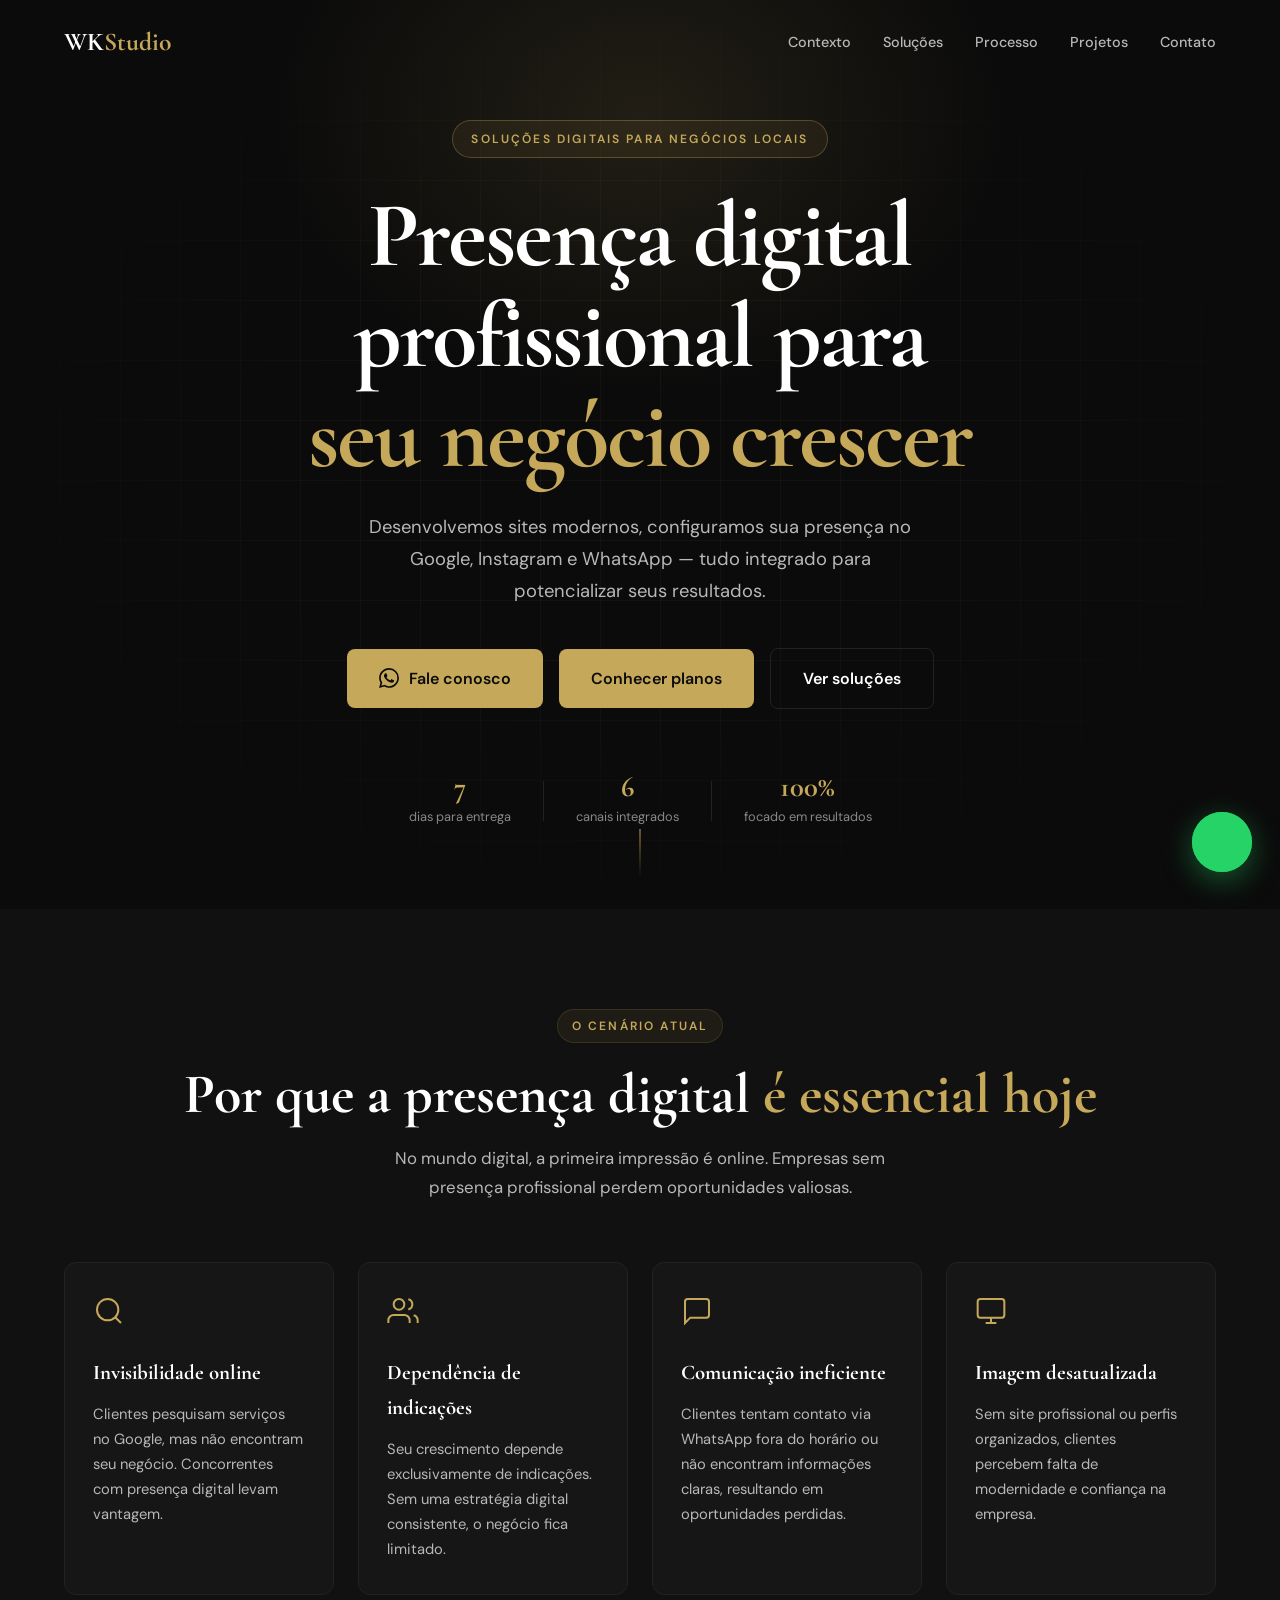
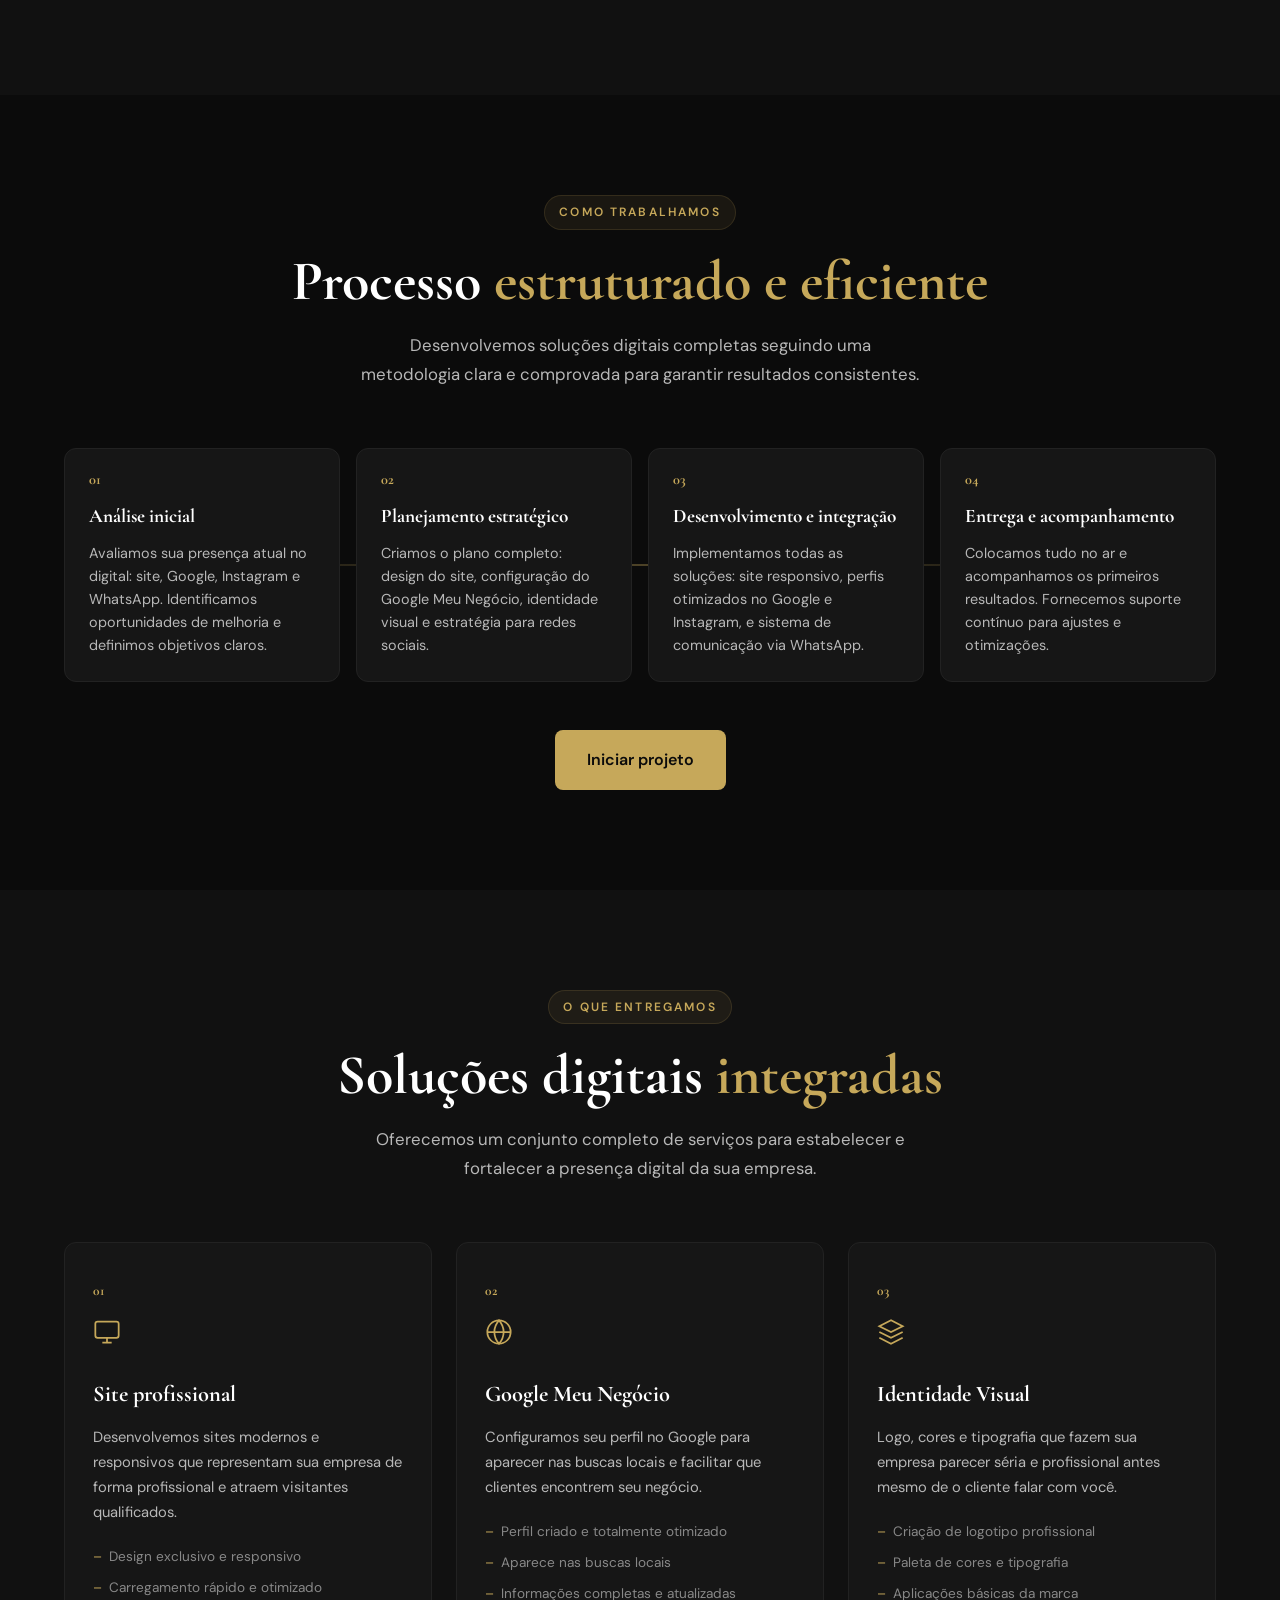
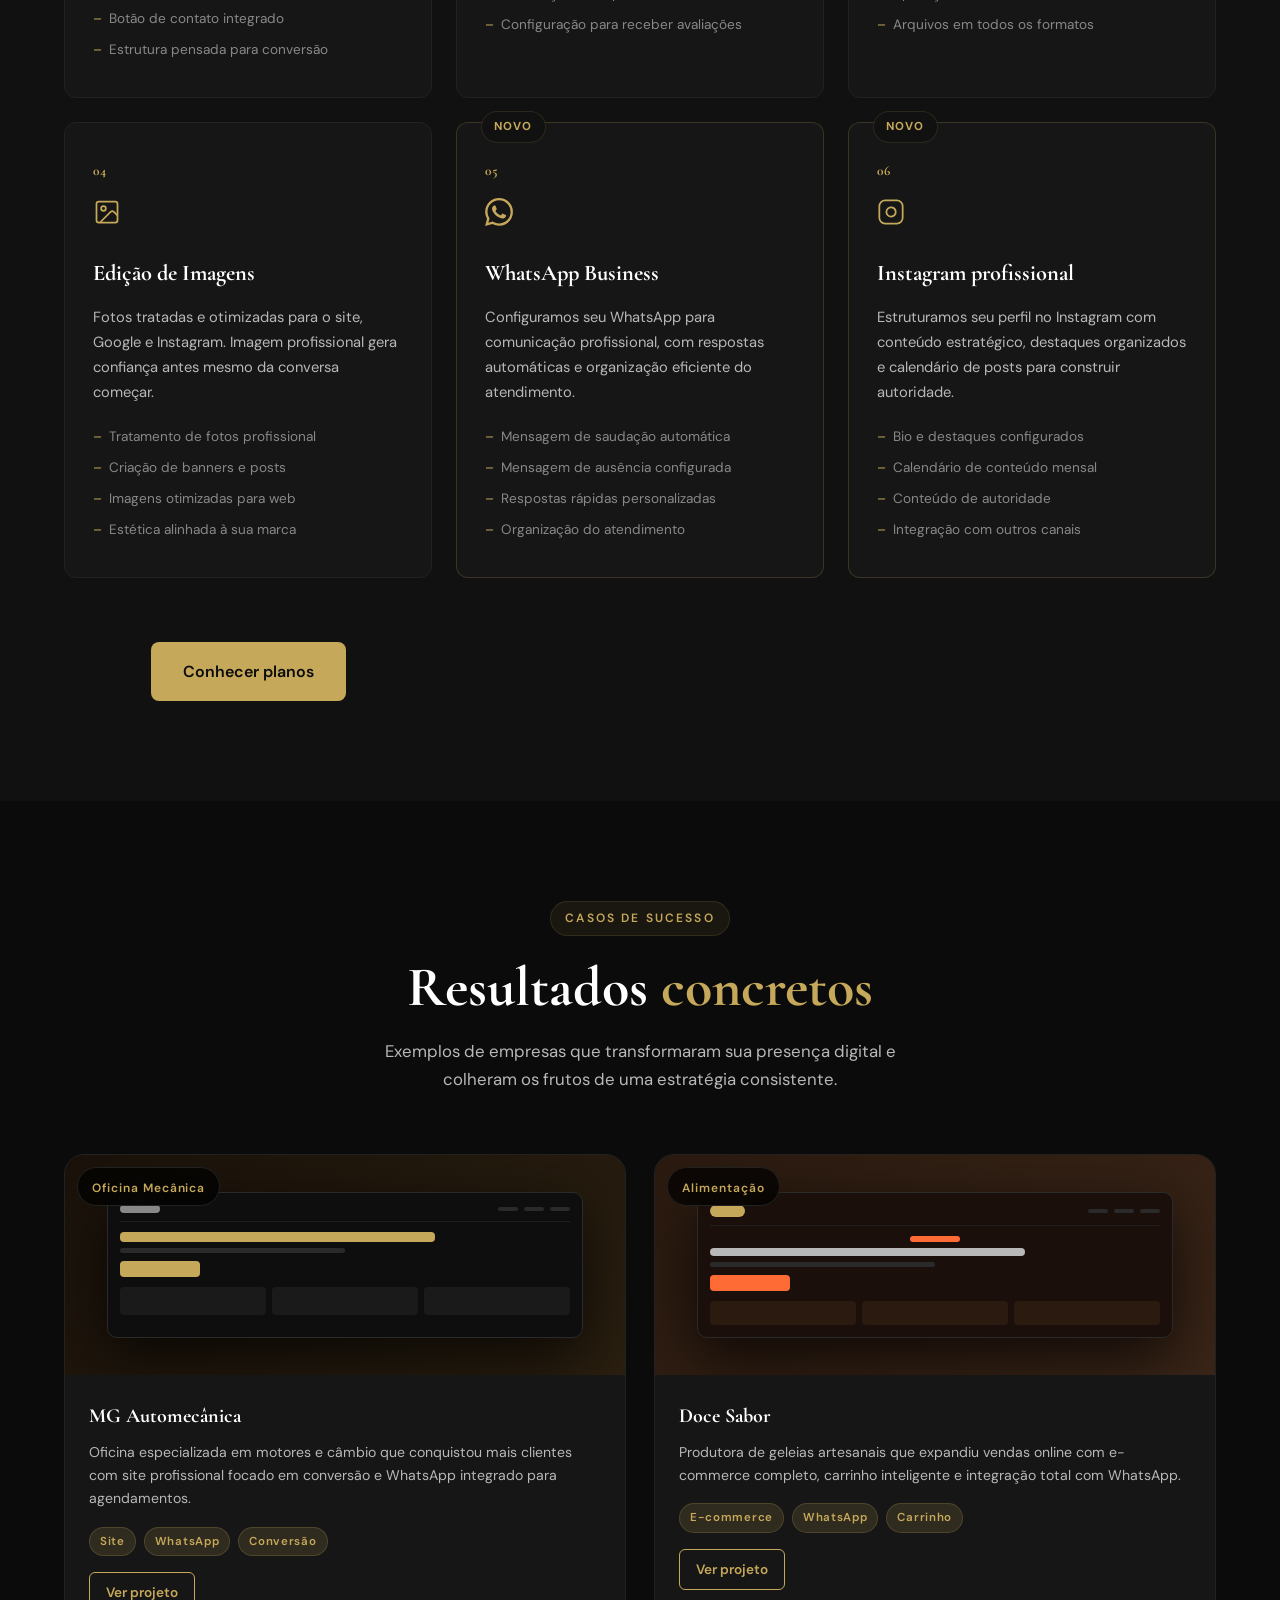
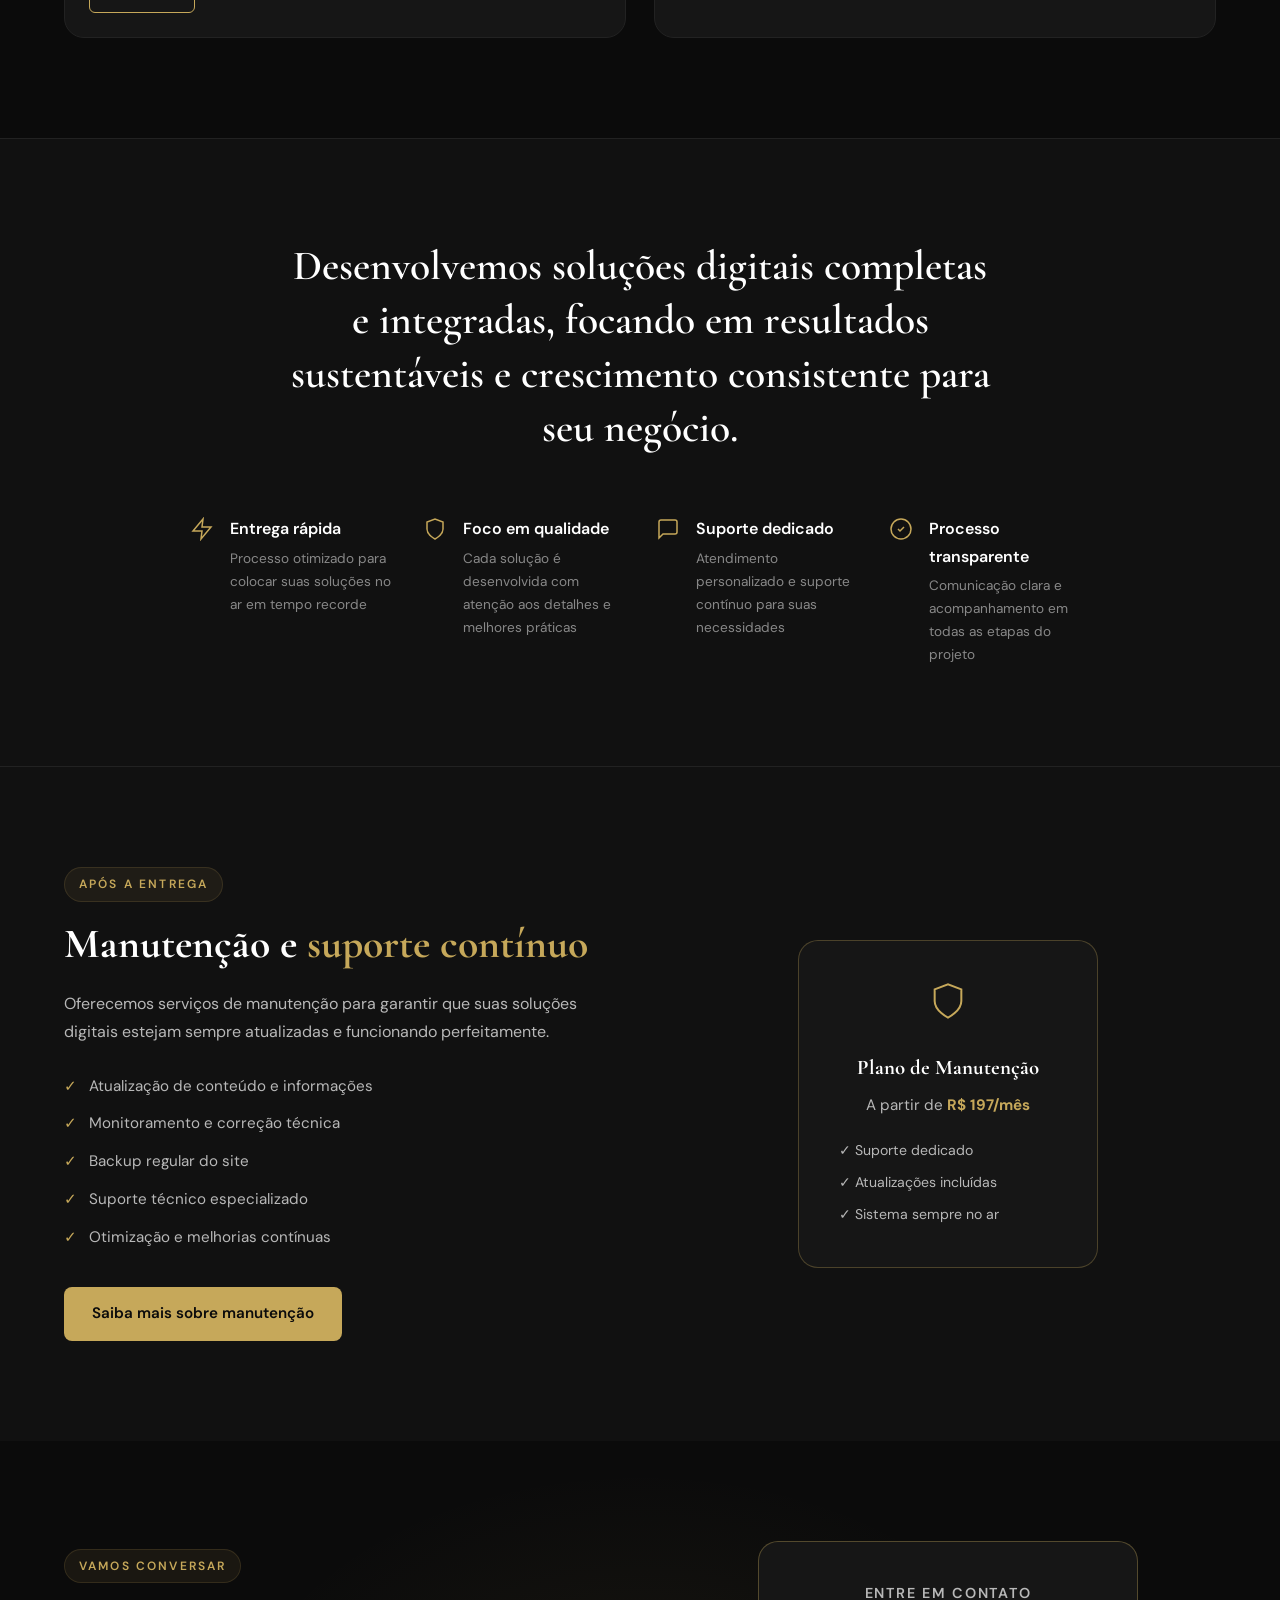
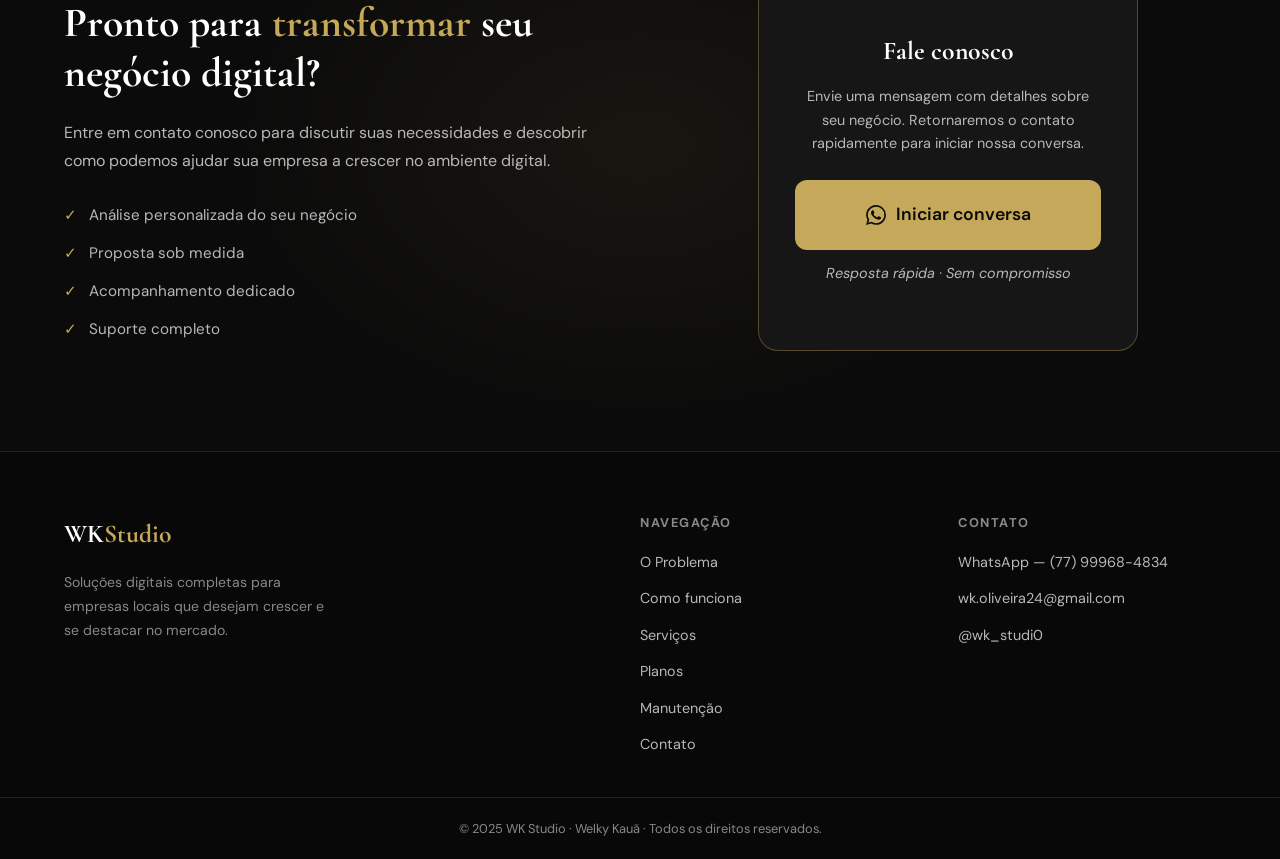
==== commit 67858de2: "Add files via upload" ====
--- a/index.html
+++ b/index.html
@@ -1,652 +1,907 @@
-<!DOCTYPE html>
+<!doctype html>
 <html lang="pt-BR">
-<head>
-  <meta charset="UTF-8" />
-  <meta name="viewport" content="width=device-width, initial-scale=1.0" />
-  <title>WK Studio — Seu negócio aparecendo no Google e atraindo clientes todo dia</title>
-  <meta name="description" content="A WK Studio cria sites, configura o Google, Instagram e WhatsApp da sua empresa para você parar de depender de indicação e começar a atrair clientes todos os dias." />
-
-  <link rel="icon" type="image/svg+xml" href="data:image/svg+xml,<svg xmlns='http://www.w3.org/2000/svg' viewBox='0 0 100 100'><rect width='100' height='100' rx='16' fill='%230B0B0B'/><text y='72' x='8' font-size='62' font-family='Georgia,serif' font-weight='700' fill='%23C6A85A'>W</text></svg>" />
-  <meta name="theme-color" content="#0B0B0B" />
-
-  <meta property="og:type"         content="website" />
-  <meta property="og:url"          content="https://wkstudio.com.br/" />
-  <meta property="og:title"        content="WK Studio — Seu negócio aparecendo no Google e atraindo clientes todo dia" />
-  <meta property="og:description"  content="Criamos o sistema digital completo para empresas locais: site, Google, Instagram e WhatsApp — tudo pensado para gerar clientes." />
-  <meta property="og:image"        content="https://wkstudio.com.br/og-image.jpg" />
-  <meta property="og:image:width"  content="1200" />
-  <meta property="og:image:height" content="630" />
-  <meta property="og:locale"       content="pt_BR" />
-  <meta property="og:site_name"    content="WK Studio — Welky Kauã" />
-
-  <meta name="twitter:card"        content="summary_large_image" />
-  <meta name="twitter:title"       content="WK Studio — Seu negócio aparecendo no Google e atraindo clientes todo dia" />
-  <meta name="twitter:description" content="Criamos o sistema digital completo para empresas locais: site, Google, Instagram e WhatsApp — tudo pensado para gerar clientes." />
-  <meta name="twitter:image"       content="https://wkstudio.com.br/og-image.jpg" />
-
-  <link rel="preconnect" href="https://fonts.googleapis.com" />
-  <link rel="preconnect" href="https://fonts.gstatic.com" crossorigin />
-  <link href="https://fonts.googleapis.com/css2?family=Cormorant+Garamond:wght@400;600;700&family=DM+Sans:wght@300;400;500;600&display=swap" rel="stylesheet" />
-  <link rel="stylesheet" href="style.css" />
-</head>
-<body>
-
-  <!-- NAVBAR -->
-  <header class="navbar" id="navbar">
-    <div class="container nav-inner">
-      <a href="#hero" class="logo">WK<span>Studio</span></a>
-      <nav class="nav-links">
-        <a href="#problema">O Problema</a>
-        <a href="#metodo">Como funciona</a>
-        <a href="#servicos">Serviços</a>
-        <a href="#planos">Planos</a>
-      </nav>
-      <a href="#diagnostico" class="btn btn-gold nav-cta" id="navWhatsapp">Diagnóstico gratuito</a>
-      <button class="hamburger" id="hamburger" aria-label="Abrir menu" aria-expanded="false" aria-controls="mobileMenu">
-        <span></span><span></span><span></span>
-      </button>
-    </div>
-    <div class="mobile-menu" id="mobileMenu" role="navigation" aria-label="Menu mobile">
-      <a href="#problema"    class="mobile-link">O Problema</a>
-      <a href="#metodo"      class="mobile-link">Como funciona</a>
-      <a href="#servicos"    class="mobile-link">Serviços</a>
-      <a href="#planos"      class="mobile-link">Planos</a>
-      <a href="#diagnostico" class="btn btn-gold" id="mobileWhatsapp">Diagnóstico gratuito</a>
-    </div>
-  </header>
-
-  <!-- HERO -->
-  <section class="hero" id="hero">
-    <div class="hero-bg">
-      <div class="hero-grid"></div>
-      <div class="hero-glow"></div>
-    </div>
-    <div class="container hero-content">
-      <div class="hero-badge reveal">Sistema de Geração de Clientes Locais</div>
-      <h1 class="hero-title reveal">
-        Seu negócio sumiu<br />
-        do Google. Seus clientes<br />
-        <span class="gold">estão indo embora.</span>
-      </h1>
-      <p class="hero-sub reveal">
-        A WK Studio cria o sistema digital completo para sua empresa aparecer no Google, ser encontrada no Instagram e não perder nenhum cliente por demora no WhatsApp.
-      </p>
-      <div class="hero-actions reveal">
-        <a href="#diagnostico" class="btn btn-gold btn-lg" id="heroWhatsapp">
-          <svg width="20" height="20" viewBox="0 0 24 24" fill="currentColor"><path d="M17.472 14.382c-.297-.149-1.758-.867-2.03-.967-.273-.099-.471-.148-.67.15-.197.297-.767.966-.94 1.164-.173.199-.347.223-.644.075-.297-.15-1.255-.463-2.39-1.475-.883-.788-1.48-1.761-1.653-2.059-.173-.297-.018-.458.13-.606.134-.133.298-.347.446-.52.149-.174.198-.298.298-.497.099-.198.05-.371-.025-.52-.075-.149-.669-1.612-.916-2.207-.242-.579-.487-.5-.669-.51-.173-.008-.371-.01-.57-.01-.198 0-.52.074-.792.372-.272.297-1.04 1.016-1.04 2.479 0 1.462 1.065 2.875 1.213 3.074.149.198 2.096 3.2 5.077 4.487.709.306 1.262.489 1.694.625.712.227 1.36.195 1.871.118.571-.085 1.758-.719 2.006-1.413.248-.694.248-1.289.173-1.413-.074-.124-.272-.198-.57-.347m-5.421 7.403h-.004a9.87 9.87 0 01-5.031-1.378l-.361-.214-3.741.982.998-3.648-.235-.374a9.86 9.86 0 01-1.51-5.26c.001-5.45 4.436-9.884 9.888-9.884 2.64 0 5.122 1.03 6.988 2.898a9.825 9.825 0 012.893 6.994c-.003 5.45-4.437 9.884-9.885 9.884m8.413-18.297A11.815 11.815 0 0012.05 0C5.495 0 .16 5.335.157 11.892c0 2.096.547 4.142 1.588 5.945L.057 24l6.305-1.654a11.882 11.882 0 005.683 1.448h.005c6.554 0 11.89-5.335 11.893-11.893a11.821 11.821 0 00-3.48-8.413Z"/></svg>
-          Quero mais clientes
-        </a>
-        <a href="#metodo" class="btn btn-ghost btn-lg">Ver como funciona</a>
-      </div>
-      <div class="hero-stats reveal">
-        <div class="stat">
-          <span class="stat-num">7</span>
-          <span class="stat-label">dias para o site no ar</span>
-        </div>
-        <div class="stat-divider"></div>
-        <div class="stat">
-          <span class="stat-num">6</span>
-          <span class="stat-label">canais integrados no sistema</span>
-        </div>
-        <div class="stat-divider"></div>
-        <div class="stat">
-          <span class="stat-num">100%</span>
-          <span class="stat-label">focado em gerar clientes</span>
-        </div>
-      </div>
-    </div>
-    <div class="hero-scroll"><div class="scroll-line"></div></div>
-  </section>
-
-  <!-- PROBLEMA -->
-  <section class="problema" id="problema">
-    <div class="container">
-      <div class="section-header reveal">
-        <span class="section-tag">A realidade</span>
-        <h2 class="section-title">Todo dia sua empresa <span class="gold">perde clientes</span> sem saber</h2>
-        <p class="section-sub">Enquanto você não aparece no Google, seus concorrentes estão fechando os negócios que deveriam ser seus.</p>
-      </div>
-      <div class="dores-grid">
-        <div class="dor-card reveal">
-          <div class="dor-icon">
-            <svg width="32" height="32" viewBox="0 0 24 24" fill="none" stroke="currentColor" stroke-width="1.5"><circle cx="11" cy="11" r="8"/><path d="m21 21-4.35-4.35"/></svg>
-          </div>
-          <h3>Invisível no Google</h3>
-          <p>Quando alguém da sua cidade pesquisa pelo serviço que você oferece, aparece o concorrente — não você. Esse cliente já foi.</p>
-        </div>
-        <div class="dor-card reveal">
-          <div class="dor-icon">
-            <svg width="32" height="32" viewBox="0 0 24 24" fill="none" stroke="currentColor" stroke-width="1.5"><path d="M17 21v-2a4 4 0 0 0-4-4H5a4 4 0 0 0-4 4v2"/><circle cx="9" cy="7" r="4"/><path d="M23 21v-2a4 4 0 0 0-3-3.87"/><path d="M16 3.13a4 4 0 0 1 0 7.75"/></svg>
-          </div>
-          <h3>Preso nas indicações</h3>
-          <p>Seu negócio só cresce quando alguém te indica. Sem indicação, sem cliente. Esse ciclo tem um teto — e você já chegou nele.</p>
-        </div>
-        <div class="dor-card reveal">
-          <div class="dor-icon">
-            <svg width="32" height="32" viewBox="0 0 24 24" fill="none" stroke="currentColor" stroke-width="1.5"><path d="M21 15a2 2 0 0 1-2 2H7l-4 4V5a2 2 0 0 1 2-2h14a2 2 0 0 1 2 2z"/></svg>
-          </div>
-          <h3>Clientes sem resposta</h3>
-          <p>Um cliente manda mensagem no WhatsApp às 20h. Você não vê. No outro dia, ele já contratou outra empresa. Você perdeu por demora.</p>
-        </div>
-        <div class="dor-card reveal">
-          <div class="dor-icon">
-            <svg width="32" height="32" viewBox="0 0 24 24" fill="none" stroke="currentColor" stroke-width="1.5"><rect width="20" height="14" x="2" y="3" rx="2"/><path d="M8 21h8"/><path d="M12 17v4"/></svg>
-          </div>
-          <h3>Passa pouco profissionalismo</h3>
-          <p>Sem site e sem perfil organizado, clientes desconfiam. Eles comparam você com quem tem presença digital e escolhem o que parece mais sério.</p>
-        </div>
-      </div>
-    </div>
-  </section>
-
-  <!-- MÉTODO -->
-  <section class="metodo" id="metodo">
-    <div class="container">
-      <div class="section-header reveal">
-        <span class="section-tag">Como funciona</span>
-        <h2 class="section-title">O <span class="gold">Sistema WK</span> de Geração de Clientes</h2>
-        <p class="section-sub">Não vendemos um site isolado. Montamos o sistema digital completo para sua empresa atrair clientes de forma consistente.</p>
-      </div>
-      <div class="metodo-steps">
-        <div class="metodo-step reveal">
-          <div class="step-num">01</div>
-          <div class="step-content">
-            <h3>Diagnóstico gratuito</h3>
-            <p>Analisamos a situação atual da sua empresa no digital: Google, site, Instagram e WhatsApp. Em até 24h você recebe um relatório honesto do que está custando clientes.</p>
-          </div>
-        </div>
-        <div class="metodo-connector reveal"></div>
-        <div class="metodo-step reveal">
-          <div class="step-num">02</div>
-          <div class="step-content">
-            <h3>Montamos a base</h3>
-            <p>Criamos seu site, configuramos o Google Meu Negócio e estruturamos sua identidade visual. Sua empresa passa a existir no digital de forma profissional.</p>
-          </div>
-        </div>
-        <div class="metodo-connector reveal"></div>
-        <div class="metodo-step reveal">
-          <div class="step-num">03</div>
-          <div class="step-content">
-            <h3>Ativamos os canais</h3>
-            <p>Configuramos seu WhatsApp para não perder clientes por demora e estruturamos seu Instagram para gerar autoridade e direcionar para o contato.</p>
-          </div>
-        </div>
-        <div class="metodo-connector reveal"></div>
-        <div class="metodo-step reveal">
-          <div class="step-num">04</div>
-          <div class="step-content">
-            <h3>Clientes chegando</h3>
-            <p>Com o sistema no ar, sua empresa aparece para quem está procurando, responde rápido e converte. O ciclo de indicação vira um fluxo constante de novos clientes.</p>
-          </div>
-        </div>
-      </div>
-      <div class="metodo-cta reveal">
-        <a href="#diagnostico" class="btn btn-gold btn-lg" id="metodoCta">Quero o diagnóstico gratuito</a>
-      </div>
-    </div>
-  </section>
-
-  <!-- SERVIÇOS -->
-  <section class="servicos" id="servicos">
-    <div class="container">
-      <div class="section-header reveal">
-        <span class="section-tag">O que entregamos</span>
-        <h2 class="section-title">Cada peça do sistema <span class="gold">com um propósito</span></h2>
-        <p class="section-sub">Seis serviços integrados. Cada um resolve um problema real que está custando clientes à sua empresa agora.</p>
-      </div>
-      <div class="servicos-grid">
-
-        <div class="servico-card reveal">
-          <div class="servico-num">01</div>
-          <div class="servico-icon">
-            <svg width="28" height="28" viewBox="0 0 24 24" fill="none" stroke="currentColor" stroke-width="1.5"><rect width="20" height="14" x="2" y="3" rx="2"/><path d="M8 21h8M12 17v4"/></svg>
-          </div>
-          <h3>Site que converte</h3>
-          <p>Não é só uma página bonita. É o ponto central do sistema — onde o cliente chega, confia e entra em contato com você.</p>
-          <ul class="servico-features">
-            <li>Design exclusivo e responsivo</li>
-            <li>Carregamento rápido (SEO técnico)</li>
-            <li>Botão de WhatsApp em destaque</li>
-            <li>Estrutura pensada para converter</li>
-          </ul>
-        </div>
-
-        <div class="servico-card servico-destaque reveal">
-          <div class="servico-tag">Base do sistema</div>
-          <div class="servico-num">02</div>
-          <div class="servico-icon">
-            <svg width="28" height="28" viewBox="0 0 24 24" fill="none" stroke="currentColor" stroke-width="1.5"><circle cx="12" cy="12" r="10"/><path d="M2 12h20M12 2a15.3 15.3 0 0 1 4 10 15.3 15.3 0 0 1-4 10 15.3 15.3 0 0 1-4-10 15.3 15.3 0 0 1 4-10z"/></svg>
-          </div>
-          <h3>Google Meu Negócio</h3>
-          <p>Sua empresa aparecendo quando alguém da sua cidade pesquisa o seu serviço. Clientes chegando sem você precisar fazer nada além de existir no Google.</p>
-          <ul class="servico-features">
-            <li>Perfil criado e 100% otimizado</li>
-            <li>Aparece nas buscas locais</li>
-            <li>Endereço, horário e fotos configurados</li>
-            <li>Configuração para receber avaliações</li>
-          </ul>
-        </div>
-
-        <div class="servico-card reveal">
-          <div class="servico-num">03</div>
-          <div class="servico-icon">
-            <svg width="28" height="28" viewBox="0 0 24 24" fill="none" stroke="currentColor" stroke-width="1.5"><path d="M12 2L2 7l10 5 10-5-10-5zM2 17l10 5 10-5M2 12l10 5 10-5"/></svg>
-          </div>
-          <h3>Identidade Visual</h3>
-          <p>Logo, cores e tipografia que fazem sua empresa parecer séria e profissional antes mesmo de o cliente falar com você.</p>
-          <ul class="servico-features">
-            <li>Criação de logotipo profissional</li>
-            <li>Paleta de cores e tipografia</li>
-            <li>Aplicações básicas da marca</li>
-            <li>Arquivos em todos os formatos</li>
-          </ul>
-        </div>
-
-        <div class="servico-card reveal">
-          <div class="servico-num">04</div>
-          <div class="servico-icon">
-            <svg width="28" height="28" viewBox="0 0 24 24" fill="none" stroke="currentColor" stroke-width="1.5"><rect width="18" height="18" x="3" y="3" rx="2"/><circle cx="9" cy="9" r="2"/><path d="m21 15-3.086-3.086a2 2 0 0 0-2.828 0L6 21"/></svg>
-          </div>
-          <h3>Edição de Imagens</h3>
-          <p>Fotos tratadas e otimizadas para o site, Google e Instagram. Imagem profissional gera confiança antes mesmo da conversa começar.</p>
-          <ul class="servico-features">
-            <li>Tratamento de fotos profissional</li>
-            <li>Criação de banners e posts</li>
-            <li>Imagens otimizadas para web</li>
-            <li>Estética alinhada à sua marca</li>
-          </ul>
-        </div>
-
-        <div class="servico-card servico-novo reveal">
-          <div class="servico-tag servico-tag--novo">Novo</div>
-          <div class="servico-num">05</div>
-          <div class="servico-icon">
-            <svg width="28" height="28" viewBox="0 0 24 24" fill="currentColor"><path d="M17.472 14.382c-.297-.149-1.758-.867-2.03-.967-.273-.099-.471-.148-.67.15-.197.297-.767.966-.94 1.164-.173.199-.347.223-.644.075-.297-.15-1.255-.463-2.39-1.475-.883-.788-1.48-1.761-1.653-2.059-.173-.297-.018-.458.13-.606.134-.133.298-.347.446-.52.149-.174.198-.298.298-.497.099-.198.05-.371-.025-.52-.075-.149-.669-1.612-.916-2.207-.242-.579-.487-.5-.669-.51-.173-.008-.371-.01-.57-.01-.198 0-.52.074-.792.372-.272.297-1.04 1.016-1.04 2.479 0 1.462 1.065 2.875 1.213 3.074.149.198 2.096 3.2 5.077 4.487.709.306 1.262.489 1.694.625.712.227 1.36.195 1.871.118.571-.085 1.758-.719 2.006-1.413.248-.694.248-1.289.173-1.413-.074-.124-.272-.198-.57-.347m-5.421 7.403h-.004a9.87 9.87 0 01-5.031-1.378l-.361-.214-3.741.982.998-3.648-.235-.374a9.86 9.86 0 01-1.51-5.26c.001-5.45 4.436-9.884 9.888-9.884 2.64 0 5.122 1.03 6.988 2.898a9.825 9.825 0 012.893 6.994c-.003 5.45-4.437 9.884-9.885 9.884m8.413-18.297A11.815 11.815 0 0012.05 0C5.495 0 .16 5.335.157 11.892c0 2.096.547 4.142 1.588 5.945L.057 24l6.305-1.654a11.882 11.882 0 005.683 1.448h.005c6.554 0 11.89-5.335 11.893-11.893a11.821 11.821 0 00-3.48-8.413Z"/></svg>
-          </div>
-          <h3>WhatsApp Inteligente</h3>
-          <p>Seu WhatsApp configurado para responder automaticamente fora do horário e nunca deixar um cliente sem retorno por causa de demora.</p>
-          <ul class="servico-features">
-            <li>Mensagem de saudação automática</li>
-            <li>Mensagem de ausência configurada</li>
-            <li>Respostas rápidas (preço, horário, local)</li>
-            <li>Organização básica do atendimento</li>
-          </ul>
-        </div>
-
-        <div class="servico-card servico-novo reveal">
-          <div class="servico-tag servico-tag--novo">Novo</div>
-          <div class="servico-num">06</div>
-          <div class="servico-icon">
-            <svg width="28" height="28" viewBox="0 0 24 24" fill="none" stroke="currentColor" stroke-width="1.5"><rect width="20" height="20" x="2" y="2" rx="5"/><path d="M16 11.37A4 4 0 1 1 12.63 8 4 4 0 0 1 16 11.37z"/><line x1="17.5" y1="6.5" x2="17.51" y2="6.5"/></svg>
-          </div>
-          <h3>Instagram Profissional</h3>
-          <p>Perfil estruturado com bio estratégica, destaques organizados e calendário de conteúdo mensal focado em gerar autoridade e direcionar para o contato.</p>
-          <ul class="servico-features">
-            <li>Bio e destaques configurados</li>
-            <li>8 a 12 posts por mês planejados</li>
-            <li>Conteúdo de autoridade e prova social</li>
-            <li>Direcionamento para WhatsApp</li>
-          </ul>
-        </div>
-
-      </div>
-    </div>
-  </section>
-
-  <!-- PROJETOS -->
-  <section class="projetos" id="projetos">
-    <div class="container">
-      <div class="section-header reveal">
-        <span class="section-tag">Exemplos de entrega</span>
-        <h2 class="section-title">O que o <span class="gold">Sistema WK</span> entrega na prática</h2>
-        <p class="section-sub">Exemplos do tipo de solução que montamos para empresas locais. Cada entrega é adaptada ao negócio.</p>
-      </div>
-      <div class="projetos-grid">
-
-        <div class="projeto-card reveal">
-          <div class="projeto-img projeto-img--oficina">
-            <div class="projeto-overlay"><span class="projeto-segmento">Oficina Mecânica</span></div>
-            <div class="projeto-mockup">
-              <div class="pm-header">
-                <div class="pm-logo"></div>
-                <div class="pm-nav"><span></span><span></span><span></span></div>
-              </div>
-              <div class="pm-hero">
-                <div class="pm-title gold-bg"></div>
-                <div class="pm-subtitle"></div>
-                <div class="pm-cta"></div>
-              </div>
-              <div class="pm-cards">
-                <div class="pm-card"></div>
-                <div class="pm-card"></div>
-                <div class="pm-card"></div>
-              </div>
-            </div>
-          </div>
-          <div class="projeto-info">
-            <h3>AutoCenter Rodrigues</h3>
-            <p>Site com agendamento via WhatsApp, Google Meu Negócio otimizado e WhatsApp com respostas automáticas para orçamentos fora do horário.</p>
-            <div class="projeto-tags">
-              <span>Site</span><span>Google</span><span>WhatsApp Inteligente</span>
-            </div>
-          </div>
-        </div>
-
-        <div class="projeto-card reveal">
-          <div class="projeto-img projeto-img--academia">
-            <div class="projeto-overlay"><span class="projeto-segmento">Academia</span></div>
-            <div class="projeto-mockup projeto-mockup--dark">
-              <div class="pm-header">
-                <div class="pm-logo pm-logo--gold"></div>
-                <div class="pm-nav"><span></span><span></span><span></span></div>
-              </div>
-              <div class="pm-hero">
-                <div class="pm-title lg"></div>
-                <div class="pm-subtitle"></div>
-                <div class="pm-cta pm-cta--gold"></div>
-              </div>
-              <div class="pm-stats">
-                <div class="pm-stat"></div>
-                <div class="pm-stat"></div>
-                <div class="pm-stat"></div>
-              </div>
-            </div>
-          </div>
-          <div class="projeto-info">
-            <h3>Force Gym & Fitness</h3>
-            <p>Landing page de alta conversão, identidade visual, Instagram estruturado com calendário mensal e perfil no Google com fotos profissionais.</p>
-            <div class="projeto-tags">
-              <span>Landing Page</span><span>Instagram</span><span>Identidade Visual</span>
-            </div>
-          </div>
-        </div>
-
-        <div class="projeto-card reveal">
-          <div class="projeto-img projeto-img--barbearia">
-            <div class="projeto-overlay"><span class="projeto-segmento">Barbearia</span></div>
-            <div class="projeto-mockup projeto-mockup--barber">
-              <div class="pm-header">
-                <div class="pm-logo pm-logo--round"></div>
-                <div class="pm-nav"><span></span><span></span><span></span></div>
-              </div>
-              <div class="pm-hero pm-hero--centered">
-                <div class="pm-badge-mock"></div>
-                <div class="pm-title center"></div>
-                <div class="pm-cta pm-cta--outline"></div>
-              </div>
-              <div class="pm-gallery">
-                <div class="pm-img"></div>
-                <div class="pm-img tall"></div>
-                <div class="pm-img"></div>
-              </div>
-            </div>
-          </div>
-          <div class="projeto-info">
-            <h3>Barbearia Old School</h3>
-            <p>Sistema completo: site com agendamento, Google Meu Negócio, Instagram com posts semanais e WhatsApp com mensagens automáticas.</p>
-            <div class="projeto-tags">
-              <span>Sistema Completo</span><span>Instagram</span><span>WhatsApp</span>
-            </div>
-          </div>
-        </div>
-
-      </div>
-    </div>
-  </section>
-
-  <!-- DIFERENCIAL -->
-  <section class="diferencial" id="diferencial">
-    <div class="container">
-      <div class="diferencial-content reveal">
-        <div class="diferencial-quote">
-          <p>Não criamos sites. Criamos o sistema que faz sua empresa ser encontrada, gerar confiança e converter clientes — todos os dias.</p>
-        </div>
-        <div class="diferencial-items">
-          <div class="dif-item">
-            <div class="dif-icon">
-              <svg width="24" height="24" viewBox="0 0 24 24" fill="none" stroke="currentColor" stroke-width="1.5"><path d="M13 2L3 14h9l-1 8 10-12h-9l1-8z"/></svg>
-            </div>
-            <div>
-              <h4>Site no ar em 7 dias</h4>
-              <p>Entrega rápida, sem enrolação</p>
-            </div>
-          </div>
-          <div class="dif-item">
-            <div class="dif-icon">
-              <svg width="24" height="24" viewBox="0 0 24 24" fill="none" stroke="currentColor" stroke-width="1.5"><path d="M12 22s8-4 8-10V5l-8-3-8 3v7c0 6 8 10 8 10z"/></svg>
-            </div>
-            <div>
-              <h4>Foco em resultado</h4>
-              <p>Cada entrega serve para gerar cliente</p>
-            </div>
-          </div>
-          <div class="dif-item">
-            <div class="dif-icon">
-              <svg width="24" height="24" viewBox="0 0 24 24" fill="none" stroke="currentColor" stroke-width="1.5"><path d="M21 15a2 2 0 0 1-2 2H7l-4 4V5a2 2 0 0 1 2-2h14a2 2 0 0 1 2 2z"/></svg>
-            </div>
-            <div>
-              <h4>Suporte humano</h4>
-              <p>Atendimento direto via WhatsApp</p>
-            </div>
-          </div>
-          <div class="dif-item">
-            <div class="dif-icon">
-              <svg width="24" height="24" viewBox="0 0 24 24" fill="none" stroke="currentColor" stroke-width="1.5"><circle cx="12" cy="12" r="10"/><path d="m9 12 2 2 4-4"/></svg>
-            </div>
-            <div>
-              <h4>Processo simples</h4>
-              <p>Do diagnóstico à entrega sem burocracia</p>
-            </div>
-          </div>
-        </div>
-      </div>
-    </div>
-  </section>
-
-  <!-- PLANOS -->
-  <section class="planos" id="planos">
-    <div class="container">
-      <div class="section-header reveal">
-        <span class="section-tag">Planos</span>
-        <h2 class="section-title">Escolha o que faz sentido <span class="gold">para o seu negócio</span></h2>
-        <p class="section-sub">Três níveis de entrega — do primeiro passo ao sistema completo. Valores são faixas de referência; a proposta final é personalizada.</p>
-      </div>
-      <div class="planos-grid">
-
-        <div class="plano-card reveal">
-          <div class="plano-header">
-            <span class="plano-nome">Essencial</span>
-            <p class="plano-desc">Para quem precisa existir no digital com qualidade e começar a ser encontrado.</p>
-          </div>
-          <div class="plano-preco">
-            <span class="preco-valor">R$ 597 – R$ 997</span>
-            <span class="preco-tipo">Pagamento único · proposta personalizada</span>
-          </div>
-          <ul class="plano-features">
-            <li><span class="check">✓</span> Site de 1 página (landing page)</li>
-            <li><span class="check">✓</span> Design responsivo (mobile + desktop)</li>
-            <li><span class="check">✓</span> Botão de WhatsApp integrado</li>
-            <li><span class="check">✓</span> Formulário de contato</li>
-            <li><span class="check">✓</span> Domínio + hospedagem (1 ano)</li>
-            <li><span class="check">✓</span> SEO básico configurado</li>
-            <li class="disabled"><span>✗</span> Google Meu Negócio</li>
-            <li class="disabled"><span>✗</span> WhatsApp Inteligente</li>
-            <li class="disabled"><span>✗</span> Instagram Profissional</li>
-          </ul>
-          <a href="#" class="btn btn-outline btn-block plano-cta" data-plano="Essencial">Solicitar orçamento</a>
-        </div>
-
-        <div class="plano-card plano-destaque reveal">
-          <div class="plano-popular">Mais escolhido</div>
-          <div class="plano-header">
-            <span class="plano-nome">Profissional</span>
-            <p class="plano-desc">Para empresas que querem o sistema funcionando: site, Google e WhatsApp integrados.</p>
-          </div>
-          <div class="plano-preco">
-            <span class="preco-valor">R$ 1.497 – R$ 2.197</span>
-            <span class="preco-tipo">Pagamento único · proposta personalizada</span>
-          </div>
-          <ul class="plano-features">
-            <li><span class="check">✓</span> Site com até 5 páginas</li>
-            <li><span class="check">✓</span> Design responsivo premium</li>
-            <li><span class="check">✓</span> Domínio + hospedagem (1 ano)</li>
-            <li><span class="check">✓</span> SEO otimizado</li>
-            <li><span class="check">✓</span> Google Meu Negócio configurado</li>
-            <li><span class="check">✓</span> WhatsApp Inteligente</li>
-            <li><span class="check">✓</span> Identidade visual básica</li>
-            <li><span class="check">✓</span> Edição de imagens</li>
-            <li class="disabled"><span>✗</span> Instagram Profissional</li>
-          </ul>
-          <a href="#" class="btn btn-gold btn-block plano-cta" data-plano="Profissional">Solicitar orçamento</a>
-        </div>
-
-        <div class="plano-card reveal">
-          <div class="plano-header">
-            <span class="plano-nome">Premium</span>
-            <p class="plano-desc">O sistema completo. Para negócios que querem dominar o digital na sua cidade.</p>
-          </div>
-          <div class="plano-preco">
-            <span class="preco-valor">R$ 2.597 – R$ 3.997</span>
-            <span class="preco-tipo">Pagamento único · proposta personalizada</span>
-          </div>
-          <ul class="plano-features">
-            <li><span class="check">✓</span> Site completo (páginas ilimitadas)</li>
-            <li><span class="check">✓</span> Design premium exclusivo</li>
-            <li><span class="check">✓</span> Domínio + hospedagem (1 ano)</li>
-            <li><span class="check">✓</span> SEO estratégico completo</li>
-            <li><span class="check">✓</span> Google Meu Negócio otimizado</li>
-            <li><span class="check">✓</span> WhatsApp Inteligente completo</li>
-            <li><span class="check">✓</span> Identidade visual completa</li>
-            <li><span class="check">✓</span> Edição de imagens profissional</li>
-            <li><span class="check">✓</span> Instagram Profissional</li>
-          </ul>
-          <a href="#" class="btn btn-outline btn-block plano-cta" data-plano="Premium">Solicitar orçamento</a>
-        </div>
-
-      </div>
-      <p class="planos-obs reveal">Não sabe qual plano escolher? <a href="#" id="planosWhatsapp" class="gold-link">Fale comigo no WhatsApp</a> — analiso seu negócio e indico o que faz mais sentido para você.</p>
-    </div>
-  </section>
-
-  <!-- MANUTENÇÃO -->
-  <section class="manutencao" id="manutencao">
-    <div class="container">
-      <div class="manutencao-inner">
-        <div class="manut-text reveal">
-          <span class="section-tag">Após a entrega</span>
-          <h2 class="section-title">Seu sistema <span class="gold">sempre funcionando</span></h2>
-          <p>Site no ar não é suficiente se ele para de funcionar ou fica desatualizado. Nosso plano mensal garante que tudo esteja ativo, atualizado e gerando clientes.</p>
-          <div class="manut-items">
-            <div class="manut-item"><span class="check">✓</span><span>Atualização de textos, fotos e informações</span></div>
-            <div class="manut-item"><span class="check">✓</span><span>Monitoramento e correção de erros</span></div>
-            <div class="manut-item"><span class="check">✓</span><span>Backup mensal do site</span></div>
-            <div class="manut-item"><span class="check">✓</span><span>Suporte via WhatsApp em horário comercial</span></div>
-            <div class="manut-item"><span class="check">✓</span><span>Pequenos ajustes e melhorias mensais</span></div>
-          </div>
-          <a href="#" class="btn btn-gold" id="manutencaoWhatsapp">Saber mais sobre manutenção</a>
-        </div>
-        <div class="manut-visual reveal">
-          <div class="manut-card">
-            <div class="manut-card-icon">
-              <svg width="40" height="40" viewBox="0 0 24 24" fill="none" stroke="currentColor" stroke-width="1.2"><path d="M12 22s8-4 8-10V5l-8-3-8 3v7c0 6 8 10 8 10z"/></svg>
-            </div>
-            <h4>Plano de Manutenção</h4>
-            <p>A partir de <strong class="gold">R$ 197/mês</strong></p>
-            <ul>
-              <li>✓ Suporte dedicado</li>
-              <li>✓ Atualizações incluídas</li>
-              <li>✓ Sistema sempre no ar</li>
+  <head>
+    <meta charset="UTF-8" />
+    <meta name="viewport" content="width=device-width, initial-scale=1.0" />
+    <title>WK Studio — Soluções Digitais para Negócios Locais</title>
+    <meta
+      name="description"
+      content="A WK Studio desenvolve soluções digitais completas para empresas locais: sites profissionais, presença no Google, Instagram e WhatsApp integrados."
+    />
+
+    <link
+      rel="icon"
+      type="image/svg+xml"
+      href="data:image/svg+xml,<svg xmlns='http://www.w3.org/2000/svg' viewBox='0 0 100 100'><rect width='100' height='100' rx='16' fill='%230B0B0B'/><text y='72' x='8' font-size='62' font-family='Georgia,serif' font-weight='700' fill='%23C6A85A'>W</text></svg>"
+    />
+    <meta name="theme-color" content="#0B0B0B" />
+
+    <meta property="og:type" content="website" />
+    <meta property="og:url" content="https://wkstudio.com.br/" />
+    <meta
+      property="og:title"
+      content="WK Studio — Soluções Digitais para Negócios Locais"
+    />
+    <meta
+      property="og:description"
+      content="Criamos presença digital completa para empresas locais: site, Google, Instagram e WhatsApp — soluções integradas para o crescimento do seu negócio."
+    />
+    <meta property="og:image" content="https://wkstudio.com.br/og-image.jpg" />
+    <meta property="og:image:width" content="1200" />
+    <meta property="og:image:height" content="630" />
+    <meta property="og:locale" content="pt_BR" />
+    <meta property="og:site_name" content="WK Studio — Welky Kauã" />
+
+    <meta name="twitter:card" content="summary_large_image" />
+    <meta
+      name="twitter:title"
+      content="WK Studio — Soluções Digitais para Negócios Locais"
+    />
+    <meta
+      name="twitter:description"
+      content="Criamos presença digital completa para empresas locais: site, Google, Instagram e WhatsApp — soluções integradas para o crescimento do seu negócio."
+    />
+    <meta name="twitter:image" content="https://wkstudio.com.br/og-image.jpg" />
+
+    <link rel="preconnect" href="https://fonts.googleapis.com" />
+    <link rel="preconnect" href="https://fonts.gstatic.com" crossorigin />
+    <link
+      href="https://fonts.googleapis.com/css2?family=Cormorant+Garamond:wght@400;600;700&family=DM+Sans:wght@300;400;500;600&display=swap"
+      rel="stylesheet"
+    />
+    <link rel="stylesheet" href="style.css" />
+  </head>
+  <body>
+    <!-- NAVBAR -->
+    <header class="navbar" id="navbar">
+      <div class="container nav-inner">
+        <a href="#hero" class="logo">WK<span>Studio</span></a>
+        <nav class="nav-links">
+          <a href="#contexto">Contexto</a>
+          <a href="#servicos">Soluções</a>
+          <a href="#processo">Processo</a>
+          <a href="#projetos">Projetos</a>
+          <a href="#contato">Contato</a>
+        </nav>
+        <a href="#contato" class="btn btn-gold nav-cta" id="navWhatsapp"
+          >Fale conosco</a
+        >
+        <button
+          class="hamburger"
+          id="hamburger"
+          aria-label="Abrir menu"
+          aria-expanded="false"
+          aria-controls="mobileMenu"
+        >
+          <span></span><span></span><span></span>
+        </button>
+      </div>
+      <div
+        class="mobile-menu"
+        id="mobileMenu"
+        role="navigation"
+        aria-label="Menu mobile"
+      >
+        <a href="#contexto" class="mobile-link">Contexto</a>
+        <a href="#servicos" class="mobile-link">Soluções</a>
+        <a href="#processo" class="mobile-link">Processo</a>
+        <a href="#projetos" class="mobile-link">Projetos</a>
+        <a href="#contato" class="btn btn-gold" id="mobileWhatsapp"
+          >Fale conosco</a
+        >
+      </div>
+    </header>
+
+    <!-- HERO -->
+    <section class="hero" id="hero">
+      <div class="hero-bg">
+        <div class="hero-grid"></div>
+        <div class="hero-glow"></div>
+      </div>
+      <div class="container hero-content">
+        <div class="hero-badge reveal">
+          Soluções Digitais para Negócios Locais
+        </div>
+        <h1 class="hero-title reveal">
+          Presença digital<br />
+          profissional para<br />
+          <span class="gold">seu negócio crescer</span>
+        </h1>
+        <p class="hero-sub reveal">
+          Desenvolvemos sites modernos, configuramos sua presença no Google,
+          Instagram e WhatsApp — tudo integrado para potencializar seus
+          resultados.
+        </p>
+        <div class="hero-actions reveal">
+          <a href="#contato" class="btn btn-gold btn-lg" id="heroWhatsapp">
+            <svg width="20" height="20" viewBox="0 0 24 24" fill="currentColor">
+              <path
+                d="M17.472 14.382c-.297-.149-1.758-.867-2.03-.967-.273-.099-.471-.148-.67.15-.197.297-.767.966-.94 1.164-.173.199-.347.223-.644.075-.297-.15-1.255-.463-2.39-1.475-.883-.788-1.48-1.761-1.653-2.059-.173-.297-.018-.458.13-.606.134-.133.298-.347.446-.52.149-.174.198-.298.298-.497.099-.198.05-.371-.025-.52-.075-.149-.669-1.612-.916-2.207-.242-.579-.487-.5-.669-.51-.173-.008-.371-.01-.57-.01-.198 0-.52.074-.792.372-.272.297-1.04 1.016-1.04 2.479 0 1.462 1.065 2.875 1.213 3.074.149.198 2.096 3.2 5.077 4.487.709.306 1.262.489 1.694.625.712.227 1.36.195 1.871.118.571-.085 1.758-.719 2.006-1.413.248-.694.248-1.289.173-1.413-.074-.124-.272-.198-.57-.347m-5.421 7.403h-.004a9.87 9.87 0 01-5.031-1.378l-.361-.214-3.741.982.998-3.648-.235-.374a9.86 9.86 0 01-1.51-5.26c.001-5.45 4.436-9.884 9.888-9.884 2.64 0 5.122 1.03 6.988 2.898a9.825 9.825 0 012.893 6.994c-.003 5.45-4.437 9.884-9.885 9.884m8.413-18.297A11.815 11.815 0 0012.05 0C5.495 0 .16 5.335.157 11.892c0 2.096.547 4.142 1.588 5.945L.057 24l6.305-1.654a11.882 11.882 0 005.683 1.448h.005c6.554 0 11.89-5.335 11.893-11.893a11.821 11.821 0 00-3.48-8.413Z"
+              />
+            </svg>
+            Fale conosco
+          </a>
+          <a href="vendas.html" class="btn btn-gold btn-lg">Conhecer planos</a>
+          <a href="#servicos" class="btn btn-ghost btn-lg">Ver soluções</a>
+        </div>
+        <div class="hero-stats reveal">
+          <div class="stat">
+            <span class="stat-num">7</span>
+            <span class="stat-label">dias para entrega</span>
+          </div>
+          <div class="stat-divider"></div>
+          <div class="stat">
+            <span class="stat-num">6</span>
+            <span class="stat-label">canais integrados</span>
+          </div>
+          <div class="stat-divider"></div>
+          <div class="stat">
+            <span class="stat-num">100%</span>
+            <span class="stat-label">focado em resultados</span>
+          </div>
+        </div>
+      </div>
+      <div class="hero-scroll"><div class="scroll-line"></div></div>
+    </section>
+
+    <!-- CONTEXTO -->
+    <section class="problema" id="contexto">
+      <div class="container">
+        <div class="section-header reveal">
+          <span class="section-tag">O cenário atual</span>
+          <h2 class="section-title">
+            Por que a presença digital
+            <span class="gold">é essencial hoje</span>
+          </h2>
+          <p class="section-sub">
+            No mundo digital, a primeira impressão é online. Empresas sem
+            presença profissional perdem oportunidades valiosas.
+          </p>
+        </div>
+        <div class="dores-grid">
+          <div class="dor-card reveal">
+            <div class="dor-icon">
+              <svg
+                width="32"
+                height="32"
+                viewBox="0 0 24 24"
+                fill="none"
+                stroke="currentColor"
+                stroke-width="1.5"
+              >
+                <circle cx="11" cy="11" r="8" />
+                <path d="m21 21-4.35-4.35" />
+              </svg>
+            </div>
+            <h3>Invisibilidade online</h3>
+            <p>
+              Clientes pesquisam serviços no Google, mas não encontram seu
+              negócio. Concorrentes com presença digital levam vantagem.
+            </p>
+          </div>
+          <div class="dor-card reveal">
+            <div class="dor-icon">
+              <svg
+                width="32"
+                height="32"
+                viewBox="0 0 24 24"
+                fill="none"
+                stroke="currentColor"
+                stroke-width="1.5"
+              >
+                <path d="M17 21v-2a4 4 0 0 0-4-4H5a4 4 0 0 0-4 4v2" />
+                <circle cx="9" cy="7" r="4" />
+                <path d="M23 21v-2a4 4 0 0 0-3-3.87" />
+                <path d="M16 3.13a4 4 0 0 1 0 7.75" />
+              </svg>
+            </div>
+            <h3>Dependência de indicações</h3>
+            <p>
+              Seu crescimento depende exclusivamente de indicações. Sem uma
+              estratégia digital consistente, o negócio fica limitado.
+            </p>
+          </div>
+          <div class="dor-card reveal">
+            <div class="dor-icon">
+              <svg
+                width="32"
+                height="32"
+                viewBox="0 0 24 24"
+                fill="none"
+                stroke="currentColor"
+                stroke-width="1.5"
+              >
+                <path
+                  d="M21 15a2 2 0 0 1-2 2H7l-4 4V5a2 2 0 0 1 2-2h14a2 2 0 0 1 2 2z"
+                />
+              </svg>
+            </div>
+            <h3>Comunicação ineficiente</h3>
+            <p>
+              Clientes tentam contato via WhatsApp fora do horário ou não
+              encontram informações claras, resultando em oportunidades
+              perdidas.
+            </p>
+          </div>
+          <div class="dor-card reveal">
+            <div class="dor-icon">
+              <svg
+                width="32"
+                height="32"
+                viewBox="0 0 24 24"
+                fill="none"
+                stroke="currentColor"
+                stroke-width="1.5"
+              >
+                <rect width="20" height="14" x="2" y="3" rx="2" />
+                <path d="M8 21h8" />
+                <path d="M12 17v4" />
+              </svg>
+            </div>
+            <h3>Imagem desatualizada</h3>
+            <p>
+              Sem site profissional ou perfis organizados, clientes percebem
+              falta de modernidade e confiança na empresa.
+            </p>
+          </div>
+        </div>
+      </div>
+    </section>
+
+    <!-- PROCESSO -->
+    <section class="metodo" id="processo">
+      <div class="container">
+        <div class="section-header reveal">
+          <span class="section-tag">Como trabalhamos</span>
+          <h2 class="section-title">
+            Processo <span class="gold">estruturado e eficiente</span>
+          </h2>
+          <p class="section-sub">
+            Desenvolvemos soluções digitais completas seguindo uma metodologia
+            clara e comprovada para garantir resultados consistentes.
+          </p>
+        </div>
+        <div class="metodo-steps">
+          <div class="metodo-step reveal">
+            <div class="step-num">01</div>
+            <div class="step-content">
+              <h3>Análise inicial</h3>
+              <p>
+                Avaliamos sua presença atual no digital: site, Google, Instagram
+                e WhatsApp. Identificamos oportunidades de melhoria e definimos
+                objetivos claros.
+              </p>
+            </div>
+          </div>
+          <div class="metodo-connector reveal"></div>
+          <div class="metodo-step reveal">
+            <div class="step-num">02</div>
+            <div class="step-content">
+              <h3>Planejamento estratégico</h3>
+              <p>
+                Criamos o plano completo: design do site, configuração do Google
+                Meu Negócio, identidade visual e estratégia para redes sociais.
+              </p>
+            </div>
+          </div>
+          <div class="metodo-connector reveal"></div>
+          <div class="metodo-step reveal">
+            <div class="step-num">03</div>
+            <div class="step-content">
+              <h3>Desenvolvimento e integração</h3>
+              <p>
+                Implementamos todas as soluções: site responsivo, perfis
+                otimizados no Google e Instagram, e sistema de comunicação via
+                WhatsApp.
+              </p>
+            </div>
+          </div>
+          <div class="metodo-connector reveal"></div>
+          <div class="metodo-step reveal">
+            <div class="step-num">04</div>
+            <div class="step-content">
+              <h3>Entrega e acompanhamento</h3>
+              <p>
+                Colocamos tudo no ar e acompanhamos os primeiros resultados.
+                Fornecemos suporte contínuo para ajustes e otimizações.
+              </p>
+            </div>
+          </div>
+        </div>
+        <div class="metodo-cta reveal">
+          <a href="#contato" class="btn btn-gold btn-lg" id="metodoCta"
+            >Iniciar projeto</a
+          >
+        </div>
+      </div>
+    </section>
+
+    <!-- SERVIÇOS -->
+    <section class="servicos" id="servicos">
+      <div class="container">
+        <div class="section-header reveal">
+          <span class="section-tag">O que entregamos</span>
+          <h2 class="section-title">
+            Soluções digitais <span class="gold">integradas</span>
+          </h2>
+          <p class="section-sub">
+            Oferecemos um conjunto completo de serviços para estabelecer e
+            fortalecer a presença digital da sua empresa.
+          </p>
+        </div>
+        <div class="servicos-grid">
+          <div class="servico-card reveal">
+            <div class="servico-num">01</div>
+            <div class="servico-icon">
+              <svg
+                width="28"
+                height="28"
+                viewBox="0 0 24 24"
+                fill="none"
+                stroke="currentColor"
+                stroke-width="1.5"
+              >
+                <rect width="20" height="14" x="2" y="3" rx="2" />
+                <path d="M8 21h8M12 17v4" />
+              </svg>
+            </div>
+            <h3>Site profissional</h3>
+            <p>
+              Desenvolvemos sites modernos e responsivos que representam sua
+              empresa de forma profissional e atraem visitantes qualificados.
+            </p>
+            <ul class="servico-features">
+              <li>Design exclusivo e responsivo</li>
+              <li>Carregamento rápido e otimizado</li>
+              <li>Botão de contato integrado</li>
+              <li>Estrutura pensada para conversão</li>
             </ul>
           </div>
-        </div>
-      </div>
-    </div>
-  </section>
-
-  <!-- DIAGNÓSTICO / CTA FUNIL -->
-  <section class="diagnostico" id="diagnostico">
-    <div class="diag-bg"><div class="diag-glow"></div></div>
-    <div class="container">
-      <div class="diag-inner reveal">
-        <div class="diag-text">
-          <span class="section-tag">Diagnóstico gratuito</span>
-          <h2 class="section-title">Descubra o que está <span class="gold">custando clientes</span> à sua empresa</h2>
-          <p>Em até 24 horas analiso sua presença no Google, seu site, seu Instagram e seu WhatsApp — e te mando um relatório honesto com o que precisa mudar para começar a atrair clientes.</p>
-          <ul class="diag-lista">
-            <li><span class="check">✓</span> Análise do Google Meu Negócio</li>
-            <li><span class="check">✓</span> Verificação do site atual (se tiver)</li>
-            <li><span class="check">✓</span> Diagnóstico do Instagram</li>
-            <li><span class="check">✓</span> Avaliação do WhatsApp</li>
-            <li><span class="check">✓</span> Recomendação do plano ideal</li>
-          </ul>
-        </div>
-        <div class="diag-cta-box">
-          <div class="diag-card">
-            <p class="diag-card-label">100% gratuito · sem compromisso</p>
-            <h3>Quero o diagnóstico</h3>
-            <p>Me mande o nome e o segmento da sua empresa. Analiso e respondo em até 24h.</p>
-            <a href="#" class="btn btn-gold btn-block btn-xl" id="diagWhatsapp">
-              <svg width="20" height="20" viewBox="0 0 24 24" fill="currentColor"><path d="M17.472 14.382c-.297-.149-1.758-.867-2.03-.967-.273-.099-.471-.148-.67.15-.197.297-.767.966-.94 1.164-.173.199-.347.223-.644.075-.297-.15-1.255-.463-2.39-1.475-.883-.788-1.48-1.761-1.653-2.059-.173-.297-.018-.458.13-.606.134-.133.298-.347.446-.52.149-.174.198-.298.298-.497.099-.198.05-.371-.025-.52-.075-.149-.669-1.612-.916-2.207-.242-.579-.487-.5-.669-.51-.173-.008-.371-.01-.57-.01-.198 0-.52.074-.792.372-.272.297-1.04 1.016-1.04 2.479 0 1.462 1.065 2.875 1.213 3.074.149.198 2.096 3.2 5.077 4.487.709.306 1.262.489 1.694.625.712.227 1.36.195 1.871.118.571-.085 1.758-.719 2.006-1.413.248-.694.248-1.289.173-1.413-.074-.124-.272-.198-.57-.347m-5.421 7.403h-.004a9.87 9.87 0 01-5.031-1.378l-.361-.214-3.741.982.998-3.648-.235-.374a9.86 9.86 0 01-1.51-5.26c.001-5.45 4.436-9.884 9.888-9.884 2.64 0 5.122 1.03 6.988 2.898a9.825 9.825 0 012.893 6.994c-.003 5.45-4.437 9.884-9.885 9.884m8.413-18.297A11.815 11.815 0 0012.05 0C5.495 0 .16 5.335.157 11.892c0 2.096.547 4.142 1.588 5.945L.057 24l6.305-1.654a11.882 11.882 0 005.683 1.448h.005c6.554 0 11.89-5.335 11.893-11.893a11.821 11.821 0 00-3.48-8.413Z"/></svg>
-              Receber diagnóstico gratuito
-            </a>
-            <p class="diag-note">Resposta em até 24h · Sem compromisso</p>
-          </div>
-        </div>
-      </div>
-    </div>
-  </section>
-
-  <!-- CTA FINAL -->
-  <section class="cta-final" id="cta">
-    <div class="cta-bg"><div class="cta-glow"></div></div>
-    <div class="container">
-      <div class="cta-content reveal">
-        <span class="section-tag">Próximo passo</span>
-        <h2 class="cta-title">Cada dia sem o sistema é um dia <span class="gold">perdendo clientes.</span></h2>
-        <p class="cta-sub">Não precisa decidir agora qual plano. Comece pelo diagnóstico gratuito e veja exatamente o que está faltando para sua empresa crescer no digital.</p>
-        <a href="#" class="btn btn-gold btn-xl" id="ctaWhatsapp">
-          <svg width="22" height="22" viewBox="0 0 24 24" fill="currentColor"><path d="M17.472 14.382c-.297-.149-1.758-.867-2.03-.967-.273-.099-.471-.148-.67.15-.197.297-.767.966-.94 1.164-.173.199-.347.223-.644.075-.297-.15-1.255-.463-2.39-1.475-.883-.788-1.48-1.761-1.653-2.059-.173-.297-.018-.458.13-.606.134-.133.298-.347.446-.52.149-.174.198-.298.298-.497.099-.198.05-.371-.025-.52-.075-.149-.669-1.612-.916-2.207-.242-.579-.487-.5-.669-.51-.173-.008-.371-.01-.57-.01-.198 0-.52.074-.792.372-.272.297-1.04 1.016-1.04 2.479 0 1.462 1.065 2.875 1.213 3.074.149.198 2.096 3.2 5.077 4.487.709.306 1.262.489 1.694.625.712.227 1.36.195 1.871.118.571-.085 1.758-.719 2.006-1.413.248-.694.248-1.289.173-1.413-.074-.124-.272-.198-.57-.347m-5.421 7.403h-.004a9.87 9.87 0 01-5.031-1.378l-.361-.214-3.741.982.998-3.648-.235-.374a9.86 9.86 0 01-1.51-5.26c.001-5.45 4.436-9.884 9.888-9.884 2.64 0 5.122 1.03 6.988 2.898a9.825 9.825 0 012.893 6.994c-.003 5.45-4.437 9.884-9.885 9.884m8.413-18.297A11.815 11.815 0 0012.05 0C5.495 0 .16 5.335.157 11.892c0 2.096.547 4.142 1.588 5.945L.057 24l6.305-1.654a11.882 11.882 0 005.683 1.448h.005c6.554 0 11.89-5.335 11.893-11.893a11.821 11.821 0 00-3.48-8.413Z"/></svg>
-          Quero mais clientes
-        </a>
-        <p class="cta-note">Diagnóstico gratuito · Resposta em até 24h · Sem compromisso</p>
-      </div>
-    </div>
-  </section>
-
-  <!-- FOOTER -->
-  <footer class="footer">
-    <div class="container footer-inner">
-      <div class="footer-brand">
-        <a href="#hero" class="logo">WK<span>Studio</span></a>
-        <p>Sistema de geração de clientes para empresas locais que querem crescer além das indicações.</p>
-      </div>
-      <div class="footer-links">
-        <h5>Navegação</h5>
-        <a href="#problema">O Problema</a>
-        <a href="#metodo">Como funciona</a>
-        <a href="#servicos">Serviços</a>
-        <a href="#planos">Planos</a>
-        <a href="#manutencao">Manutenção</a>
-        <a href="#diagnostico">Diagnóstico</a>
-      </div>
-      <div class="footer-contato">
-        <h5>Contato</h5>
-        <a href="#" id="footerWhatsapp">WhatsApp — (77) 99968-4834</a>
-        <a href="mailto:wk.oliveira24@gmail.com">wk.oliveira24@gmail.com</a>
-        <a href="https://instagram.com/wk_studi0" target="_blank" rel="noopener noreferrer">@wk_studi0</a>
-      </div>
-    </div>
-    <div class="footer-bottom">
-      <p>© 2025 WK Studio · Welky Kauã · Todos os direitos reservados.</p>
-    </div>
-  </footer>
-
-  <!-- WHATSAPP FIXO -->
-  <a href="#" class="whatsapp-float" id="whatsappFloat" aria-label="Falar no WhatsApp">
-    <svg width="28" height="28" viewBox="0 0 24 24" fill="currentColor"><path d="M17.472 14.382c-.297-.149-1.758-.867-2.03-.967-.273-.099-.471-.148-.67.15-.197.297-.767.966-.94 1.164-.173.199-.347.223-.644.075-.297-.15-1.255-.463-2.39-1.475-.883-.788-1.48-1.761-1.653-2.059-.173-.297-.018-.458.13-.606.134-.133.298-.347.446-.52.149-.174.198-.298.298-.497.099-.198.05-.371-.025-.52-.075-.149-.669-1.612-.916-2.207-.242-.579-.487-.5-.669-.51-.173-.008-.371-.01-.57-.01-.198 0-.52.074-.792.372-.272.297-1.04 1.016-1.04 2.479 0 1.462 1.065 2.875 1.213 3.074.149.198 2.096 3.2 5.077 4.487.709.306 1.262.489 1.694.625.712.227 1.36.195 1.871.118.571-.085 1.758-.719 2.006-1.413.248-.694.248-1.289.173-1.413-.074-.124-.272-.198-.57-.347m-5.421 7.403h-.004a9.87 9.87 0 01-5.031-1.378l-.361-.214-3.741.982.998-3.648-.235-.374a9.86 9.86 0 01-1.51-5.26c.001-5.45 4.436-9.884 9.888-9.884 2.64 0 5.122 1.03 6.988 2.898a9.825 9.825 0 012.893 6.994c-.003 5.45-4.437 9.884-9.885 9.884m8.413-18.297A11.815 11.815 0 0012.05 0C5.495 0 .16 5.335.157 11.892c0 2.096.547 4.142 1.588 5.945L.057 24l6.305-1.654a11.882 11.882 0 005.683 1.448h.005c6.554 0 11.89-5.335 11.893-11.893a11.821 11.821 0 00-3.48-8.413Z"/></svg>
-    <span class="whatsapp-pulse"></span>
-  </a>
-
-  <script src="script.js"></script>
-</body>
+
+          <div class="servico-card reveal">
+            <div class="servico-num">02</div>
+            <div class="servico-icon">
+              <svg
+                width="28"
+                height="28"
+                viewBox="0 0 24 24"
+                fill="none"
+                stroke="currentColor"
+                stroke-width="1.5"
+              >
+                <circle cx="12" cy="12" r="10" />
+                <path
+                  d="M2 12h20M12 2a15.3 15.3 0 0 1 4 10 15.3 15.3 0 0 1-4 10 15.3 15.3 0 0 1-4-10 15.3 15.3 0 0 1 4-10z"
+                />
+              </svg>
+            </div>
+            <h3>Google Meu Negócio</h3>
+            <p>
+              Configuramos seu perfil no Google para aparecer nas buscas locais
+              e facilitar que clientes encontrem seu negócio.
+            </p>
+            <ul class="servico-features">
+              <li>Perfil criado e totalmente otimizado</li>
+              <li>Aparece nas buscas locais</li>
+              <li>Informações completas e atualizadas</li>
+              <li>Configuração para receber avaliações</li>
+            </ul>
+          </div>
+
+          <div class="servico-card reveal">
+            <div class="servico-num">03</div>
+            <div class="servico-icon">
+              <svg
+                width="28"
+                height="28"
+                viewBox="0 0 24 24"
+                fill="none"
+                stroke="currentColor"
+                stroke-width="1.5"
+              >
+                <path
+                  d="M12 2L2 7l10 5 10-5-10-5zM2 17l10 5 10-5M2 12l10 5 10-5"
+                />
+              </svg>
+            </div>
+            <h3>Identidade Visual</h3>
+            <p>
+              Logo, cores e tipografia que fazem sua empresa parecer séria e
+              profissional antes mesmo de o cliente falar com você.
+            </p>
+            <ul class="servico-features">
+              <li>Criação de logotipo profissional</li>
+              <li>Paleta de cores e tipografia</li>
+              <li>Aplicações básicas da marca</li>
+              <li>Arquivos em todos os formatos</li>
+            </ul>
+          </div>
+
+          <div class="servico-card reveal">
+            <div class="servico-num">04</div>
+            <div class="servico-icon">
+              <svg
+                width="28"
+                height="28"
+                viewBox="0 0 24 24"
+                fill="none"
+                stroke="currentColor"
+                stroke-width="1.5"
+              >
+                <rect width="18" height="18" x="3" y="3" rx="2" />
+                <circle cx="9" cy="9" r="2" />
+                <path d="m21 15-3.086-3.086a2 2 0 0 0-2.828 0L6 21" />
+              </svg>
+            </div>
+            <h3>Edição de Imagens</h3>
+            <p>
+              Fotos tratadas e otimizadas para o site, Google e Instagram.
+              Imagem profissional gera confiança antes mesmo da conversa
+              começar.
+            </p>
+            <ul class="servico-features">
+              <li>Tratamento de fotos profissional</li>
+              <li>Criação de banners e posts</li>
+              <li>Imagens otimizadas para web</li>
+              <li>Estética alinhada à sua marca</li>
+            </ul>
+          </div>
+
+          <div class="servico-card servico-novo reveal">
+            <div class="servico-tag servico-tag--novo">Novo</div>
+            <div class="servico-num">05</div>
+            <div class="servico-icon">
+              <svg
+                width="28"
+                height="28"
+                viewBox="0 0 24 24"
+                fill="currentColor"
+              >
+                <path
+                  d="M17.472 14.382c-.297-.149-1.758-.867-2.03-.967-.273-.099-.471-.148-.67.15-.197.297-.767.966-.94 1.164-.173.199-.347.223-.644.075-.297-.15-1.255-.463-2.39-1.475-.883-.788-1.48-1.761-1.653-2.059-.173-.297-.018-.458.13-.606.134-.133.298-.347.446-.52.149-.174.198-.298.298-.497.099-.198.05-.371-.025-.52-.075-.149-.669-1.612-.916-2.207-.242-.579-.487-.5-.669-.51-.173-.008-.371-.01-.57-.01-.198 0-.52.074-.792.372-.272.297-1.04 1.016-1.04 2.479 0 1.462 1.065 2.875 1.213 3.074.149.198 2.096 3.2 5.077 4.487.709.306 1.262.489 1.694.625.712.227 1.36.195 1.871.118.571-.085 1.758-.719 2.006-1.413.248-.694.248-1.289.173-1.413-.074-.124-.272-.198-.57-.347m-5.421 7.403h-.004a9.87 9.87 0 01-5.031-1.378l-.361-.214-3.741.982.998-3.648-.235-.374a9.86 9.86 0 01-1.51-5.26c.001-5.45 4.436-9.884 9.888-9.884 2.64 0 5.122 1.03 6.988 2.898a9.825 9.825 0 012.893 6.994c-.003 5.45-4.437 9.884-9.885 9.884m8.413-18.297A11.815 11.815 0 0012.05 0C5.495 0 .16 5.335.157 11.892c0 2.096.547 4.142 1.588 5.945L.057 24l6.305-1.654a11.882 11.882 0 005.683 1.448h.005c6.554 0 11.89-5.335 11.893-11.893a11.821 11.821 0 00-3.48-8.413Z"
+                />
+              </svg>
+            </div>
+            <h3>WhatsApp Business</h3>
+            <p>
+              Configuramos seu WhatsApp para comunicação profissional, com
+              respostas automáticas e organização eficiente do atendimento.
+            </p>
+            <ul class="servico-features">
+              <li>Mensagem de saudação automática</li>
+              <li>Mensagem de ausência configurada</li>
+              <li>Respostas rápidas personalizadas</li>
+              <li>Organização do atendimento</li>
+            </ul>
+          </div>
+
+          <div class="servico-card servico-novo reveal">
+            <div class="servico-tag servico-tag--novo">Novo</div>
+            <div class="servico-num">06</div>
+            <div class="servico-icon">
+              <svg
+                width="28"
+                height="28"
+                viewBox="0 0 24 24"
+                fill="none"
+                stroke="currentColor"
+                stroke-width="1.5"
+              >
+                <rect width="20" height="20" x="2" y="2" rx="5" />
+                <path d="M16 11.37A4 4 0 1 1 12.63 8 4 4 0 0 1 16 11.37z" />
+                <line x1="17.5" y1="6.5" x2="17.51" y2="6.5" />
+              </svg>
+            </div>
+            <h3>Instagram profissional</h3>
+            <p>
+              Estruturamos seu perfil no Instagram com conteúdo estratégico,
+              destaques organizados e calendário de posts para construir
+              autoridade.
+            </p>
+            <ul class="servico-features">
+              <li>Bio e destaques configurados</li>
+              <li>Calendário de conteúdo mensal</li>
+              <li>Conteúdo de autoridade</li>
+              <li>Integração com outros canais</li>
+            </ul>
+          </div>
+          <div
+            class="servicos-cta reveal"
+            style="text-align: center; margin-top: 2.5rem"
+          >
+            <a href="vendas.html" class="btn btn-gold btn-lg"
+              >Conhecer planos</a
+            >
+          </div>
+        </div>
+      </div>
+    </section>
+
+    <!-- PROJETOS -->
+    <section class="projetos" id="projetos">
+      <div class="container">
+        <div class="section-header reveal">
+          <span class="section-tag">Casos de sucesso</span>
+          <h2 class="section-title">
+            Resultados <span class="gold">concretos</span>
+          </h2>
+          <p class="section-sub">
+            Exemplos de empresas que transformaram sua presença digital e
+            colheram os frutos de uma estratégia consistente.
+          </p>
+        </div>
+        <div class="projetos-grid">
+          <div class="projeto-card reveal">
+            <div class="projeto-img projeto-img--oficina">
+              <div class="projeto-overlay">
+                <span class="projeto-segmento">Oficina Mecânica</span>
+              </div>
+              <div class="projeto-mockup">
+                <div class="pm-header">
+                  <div class="pm-logo"></div>
+                  <div class="pm-nav">
+                    <span></span><span></span><span></span>
+                  </div>
+                </div>
+                <div class="pm-hero">
+                  <div class="pm-title gold-bg"></div>
+                  <div class="pm-subtitle"></div>
+                  <div class="pm-cta"></div>
+                </div>
+                <div class="pm-cards">
+                  <div class="pm-card"></div>
+                  <div class="pm-card"></div>
+                  <div class="pm-card"></div>
+                </div>
+              </div>
+            </div>
+            <div class="projeto-info">
+              <h3>MG Automecânica</h3>
+              <p>
+                Oficina especializada em motores e câmbio que conquistou mais
+                clientes com site profissional focado em conversão e WhatsApp
+                integrado para agendamentos.
+              </p>
+              <div class="projeto-tags">
+                <span>Site</span><span>WhatsApp</span><span>Conversão</span>
+              </div>
+              <a
+                href="https://mg-automecanicaa.vercel.app/"
+                class="projeto-link"
+                target="_blank"
+                rel="noopener noreferrer"
+                >Ver projeto</a
+              >
+            </div>
+          </div>
+
+          <div class="projeto-card reveal">
+            <div class="projeto-img projeto-img--doce">
+              <div class="projeto-overlay">
+                <span class="projeto-segmento">Alimentação</span>
+              </div>
+              <div class="projeto-mockup projeto-mockup--warm">
+                <div class="pm-header">
+                  <div class="pm-logo pm-logo--elegant"></div>
+                  <div class="pm-nav">
+                    <span></span><span></span><span></span>
+                  </div>
+                </div>
+                <div class="pm-hero">
+                  <div class="pm-badge-mock pm-badge-mock--fruit"></div>
+                  <div class="pm-title elegant"></div>
+                  <div class="pm-subtitle"></div>
+                  <div class="pm-cta pm-cta--warm"></div>
+                </div>
+                <div class="pm-products">
+                  <div class="pm-product"></div>
+                  <div class="pm-product"></div>
+                  <div class="pm-product"></div>
+                </div>
+              </div>
+            </div>
+            <div class="projeto-info">
+              <h3>Doce Sabor</h3>
+              <p>
+                Produtora de geleias artesanais que expandiu vendas online com
+                e-commerce completo, carrinho inteligente e integração total com
+                WhatsApp.
+              </p>
+              <div class="projeto-tags">
+                <span>E-commerce</span><span>WhatsApp</span
+                ><span>Carrinho</span>
+              </div>
+              <a
+                href="https://doce-sabor-gamma.vercel.app/"
+                class="projeto-link"
+                target="_blank"
+                rel="noopener noreferrer"
+                >Ver projeto</a
+              >
+            </div>
+          </div>
+        </div>
+      </div>
+    </section>
+
+    <!-- DIFERENCIAL -->
+    <section class="diferencial" id="diferencial">
+      <div class="container">
+        <div class="diferencial-content reveal">
+          <div class="diferencial-quote">
+            <p>
+              Desenvolvemos soluções digitais completas e integradas, focando em
+              resultados sustentáveis e crescimento consistente para seu
+              negócio.
+            </p>
+          </div>
+          <div class="diferencial-items">
+            <div class="dif-item">
+              <div class="dif-icon">
+                <svg
+                  width="24"
+                  height="24"
+                  viewBox="0 0 24 24"
+                  fill="none"
+                  stroke="currentColor"
+                  stroke-width="1.5"
+                >
+                  <path d="M13 2L3 14h9l-1 8 10-12h-9l1-8z" />
+                </svg>
+              </div>
+              <div>
+                <h4>Entrega rápida</h4>
+                <p>
+                  Processo otimizado para colocar suas soluções no ar em tempo
+                  recorde
+                </p>
+              </div>
+            </div>
+            <div class="dif-item">
+              <div class="dif-icon">
+                <svg
+                  width="24"
+                  height="24"
+                  viewBox="0 0 24 24"
+                  fill="none"
+                  stroke="currentColor"
+                  stroke-width="1.5"
+                >
+                  <path d="M12 22s8-4 8-10V5l-8-3-8 3v7c0 6 8 10 8 10z" />
+                </svg>
+              </div>
+              <div>
+                <h4>Foco em qualidade</h4>
+                <p>
+                  Cada solução é desenvolvida com atenção aos detalhes e
+                  melhores práticas
+                </p>
+              </div>
+            </div>
+            <div class="dif-item">
+              <div class="dif-icon">
+                <svg
+                  width="24"
+                  height="24"
+                  viewBox="0 0 24 24"
+                  fill="none"
+                  stroke="currentColor"
+                  stroke-width="1.5"
+                >
+                  <path
+                    d="M21 15a2 2 0 0 1-2 2H7l-4 4V5a2 2 0 0 1 2-2h14a2 2 0 0 1 2 2z"
+                  />
+                </svg>
+              </div>
+              <div>
+                <h4>Suporte dedicado</h4>
+                <p>
+                  Atendimento personalizado e suporte contínuo para suas
+                  necessidades
+                </p>
+              </div>
+            </div>
+            <div class="dif-item">
+              <div class="dif-icon">
+                <svg
+                  width="24"
+                  height="24"
+                  viewBox="0 0 24 24"
+                  fill="none"
+                  stroke="currentColor"
+                  stroke-width="1.5"
+                >
+                  <circle cx="12" cy="12" r="10" />
+                  <path d="m9 12 2 2 4-4" />
+                </svg>
+              </div>
+              <div>
+                <h4>Processo transparente</h4>
+                <p>
+                  Comunicação clara e acompanhamento em todas as etapas do
+                  projeto
+                </p>
+              </div>
+            </div>
+          </div>
+        </div>
+      </div>
+    </section>
+
+    <!-- MANUTENÇÃO -->
+    <section class="manutencao" id="manutencao">
+      <div class="container">
+        <div class="manutencao-inner">
+          <div class="manut-text reveal">
+            <span class="section-tag">Após a entrega</span>
+            <h2 class="section-title">
+              Manutenção e <span class="gold">suporte contínuo</span>
+            </h2>
+            <p>
+              Oferecemos serviços de manutenção para garantir que suas soluções
+              digitais estejam sempre atualizadas e funcionando perfeitamente.
+            </p>
+            <div class="manut-items">
+              <div class="manut-item">
+                <span class="check">✓</span
+                ><span>Atualização de conteúdo e informações</span>
+              </div>
+              <div class="manut-item">
+                <span class="check">✓</span
+                ><span>Monitoramento e correção técnica</span>
+              </div>
+              <div class="manut-item">
+                <span class="check">✓</span><span>Backup regular do site</span>
+              </div>
+              <div class="manut-item">
+                <span class="check">✓</span
+                ><span>Suporte técnico especializado</span>
+              </div>
+              <div class="manut-item">
+                <span class="check">✓</span
+                ><span>Otimização e melhorias contínuas</span>
+              </div>
+            </div>
+            <a href="#contato" class="btn btn-gold" id="manutencaoWhatsapp"
+              >Saiba mais sobre manutenção</a
+            >
+          </div>
+          <div class="manut-visual reveal">
+            <div class="manut-card">
+              <div class="manut-card-icon">
+                <svg
+                  width="40"
+                  height="40"
+                  viewBox="0 0 24 24"
+                  fill="none"
+                  stroke="currentColor"
+                  stroke-width="1.2"
+                >
+                  <path d="M12 22s8-4 8-10V5l-8-3-8 3v7c0 6 8 10 8 10z" />
+                </svg>
+              </div>
+              <h4>Plano de Manutenção</h4>
+              <p>A partir de <strong class="gold">R$ 197/mês</strong></p>
+              <ul>
+                <li>✓ Suporte dedicado</li>
+                <li>✓ Atualizações incluídas</li>
+                <li>✓ Sistema sempre no ar</li>
+              </ul>
+            </div>
+          </div>
+        </div>
+      </div>
+    </section>
+
+    <!-- CONTATO -->
+    <section class="diagnostico" id="contato">
+      <div class="diag-bg"><div class="diag-glow"></div></div>
+      <div class="container">
+        <div class="diag-inner reveal">
+          <div class="diag-text">
+            <span class="section-tag">Vamos conversar</span>
+            <h2 class="section-title">
+              Pronto para <span class="gold">transformar</span> seu negócio
+              digital?
+            </h2>
+            <p>
+              Entre em contato conosco para discutir suas necessidades e
+              descobrir como podemos ajudar sua empresa a crescer no ambiente
+              digital.
+            </p>
+            <ul class="diag-lista">
+              <li>
+                <span class="check">✓</span> Análise personalizada do seu
+                negócio
+              </li>
+              <li><span class="check">✓</span> Proposta sob medida</li>
+              <li><span class="check">✓</span> Acompanhamento dedicado</li>
+              <li><span class="check">✓</span> Suporte completo</li>
+            </ul>
+          </div>
+          <div class="diag-cta-box">
+            <div class="diag-card">
+              <p class="diag-card-label">Entre em contato</p>
+              <h3>Fale conosco</h3>
+              <p>
+                Envie uma mensagem com detalhes sobre seu negócio. Retornaremos
+                o contato rapidamente para iniciar nossa conversa.
+              </p>
+              <a
+                href="#"
+                class="btn btn-gold btn-block btn-xl"
+                id="diagWhatsapp"
+              >
+                <svg
+                  width="20"
+                  height="20"
+                  viewBox="0 0 24 24"
+                  fill="currentColor"
+                >
+                  <path
+                    d="M17.472 14.382c-.297-.149-1.758-.867-2.03-.967-.273-.099-.471-.148-.67.15-.197.297-.767.966-.94 1.164-.173.199-.347.223-.644.075-.297-.15-1.255-.463-2.39-1.475-.883-.788-1.48-1.761-1.653-2.059-.173-.297-.018-.458.13-.606.134-.133.298-.347.446-.52.149-.174.198-.298.298-.497.099-.198.05-.371-.025-.52-.075-.149-.669-1.612-.916-2.207-.242-.579-.487-.5-.669-.51-.173-.008-.371-.01-.57-.01-.198 0-.52.074-.792.372-.272.297-1.04 1.016-1.04 2.479 0 1.462 1.065 2.875 1.213 3.074.149.198 2.096 3.2 5.077 4.487.709.306 1.262.489 1.694.625.712.227 1.36.195 1.871.118.571-.085 1.758-.719 2.006-1.413.248-.694.248-1.289.173-1.413-.074-.124-.272-.198-.57-.347m-5.421 7.403h-.004a9.87 9.87 0 01-5.031-1.378l-.361-.214-3.741.982.998-3.648-.235-.374a9.86 9.86 0 01-1.51-5.26c.001-5.45 4.436-9.884 9.888-9.884 2.64 0 5.122 1.03 6.988 2.898a9.825 9.825 0 012.893 6.994c-.003 5.45-4.437 9.884-9.885 9.884m8.413-18.297A11.815 11.815 0 0012.05 0C5.495 0 .16 5.335.157 11.892c0 2.096.547 4.142 1.588 5.945L.057 24l6.305-1.654a11.882 11.882 0 005.683 1.448h.005c6.554 0 11.89-5.335 11.893-11.893a11.821 11.821 0 00-3.48-8.413Z"
+                  />
+                </svg>
+                Iniciar conversa
+              </a>
+              <p class="diag-note">Resposta rápida · Sem compromisso</p>
+            </div>
+          </div>
+        </div>
+      </div>
+    </section>
+
+    <!-- FOOTER -->
+    <footer class="footer">
+      <div class="container footer-inner">
+        <div class="footer-brand">
+          <a href="#hero" class="logo">WK<span>Studio</span></a>
+          <p>
+            Soluções digitais completas para empresas locais que desejam crescer
+            e se destacar no mercado.
+          </p>
+        </div>
+        <div class="footer-links">
+          <h5>Navegação</h5>
+          <a href="#contexto">O Problema</a>
+          <a href="#processo">Como funciona</a>
+          <a href="#servicos">Serviços</a>
+          <a href="vendas.html#planos">Planos</a>
+          <a href="#manutencao">Manutenção</a>
+          <a href="#contato">Contato</a>
+        </div>
+        <div class="footer-contato">
+          <h5>Contato</h5>
+          <a href="#" id="footerWhatsapp">WhatsApp — (77) 99968-4834</a>
+          <a href="mailto:wk.oliveira24@gmail.com">wk.oliveira24@gmail.com</a>
+          <a
+            href="https://instagram.com/wk_studi0"
+            target="_blank"
+            rel="noopener noreferrer"
+            >@wk_studi0</a
+          >
+        </div>
+      </div>
+      <div class="footer-bottom">
+        <p>© 2025 WK Studio · Welky Kauã · Todos os direitos reservados.</p>
+      </div>
+    </footer>
+
+    <!-- WHATSAPP FIXO -->
+    <a
+      href="#"
+      class="whatsapp-float"
+      id="whatsappFloat"
+      aria-label="Falar no WhatsApp"
+    >
+      <svg width="28" height="28" viewBox="0 0 24 24" fill="currentColor">
+        <path
+          d="M17.472 14.382c-.297-.149-1.758-.867-2.03-.967-.273-.099-.471-.148-.67.15-.197.297-.767.966-.94 1.164-.173.199-.347.223-.644.075-.297-.15-1.255-.463-2.39-1.475-.883-.788-1.48-1.761-1.653-2.059-.173-.297-.018-.458.13-.606.134-.133.298-.347.446-.52.149-.174.198-.298.298-.497.099-.198.05-.371-.025-.52-.075-.149-.669-1.612-.916-2.207-.242-.579-.487-.5-.669-.51-.173-.008-.371-.01-.57-.01-.198 0-.52.074-.792.372-.272.297-1.04 1.016-1.04 2.479 0 1.462 1.065 2.875 1.213 3.074.149.198 2.096 3.2 5.077 4.487.709.306 1.262.489 1.694.625.712.227 1.36.195 1.871.118.571-.085 1.758-.719 2.006-1.413.248-.694.248-1.289.173-1.413-.074-.124-.272-.198-.57-.347m-5.421 7.403h-.004a9.87 9.87 0 01-5.031-1.378l-.361-.214-3.741.982.998-3.648-.235-.374a9.86 9.86 0 01-1.51-5.26c.001-5.45 4.436-9.884 9.888-9.884 2.64 0 5.122 1.03 6.988 2.898a9.825 9.825 0 012.893 6.994c-.003 5.45-4.437 9.884-9.885 9.884m8.413-18.297A11.815 11.815 0 0012.05 0C5.495 0 .16 5.335.157 11.892c0 2.096.547 4.142 1.588 5.945L.057 24l6.305-1.654a11.882 11.882 0 005.683 1.448h.005c6.554 0 11.89-5.335 11.893-11.893a11.821 11.821 0 00-3.48-8.413Z"
+        />
+      </svg>
+      <span class="whatsapp-pulse"></span>
+    </a>
+
+    <script src="script.js"></script>
+  </body>
 </html>
--- a/style.css
+++ b/style.css
@@ -1,40 +1,38 @@
 /* =============================================
-   WK STUDIO — style.css
-   Paleta: Preto (#0B0B0B), Branco (#FFFFFF), Dourado (#C6A85A)
-   Tipografia: Cormorant Garamond + DM Sans
+   WK STUDIO — style.css v2
    ============================================= */
 
-/* ---- RESET & BASE ---- */
-*, *::before, *::after {
+*,
+*::before,
+*::after {
   box-sizing: border-box;
   margin: 0;
   padding: 0;
 }
 
 :root {
-  --black:        #0B0B0B;
-  --black-soft:   #111111;
-  --black-card:   #161616;
+  --black: #0b0b0b;
+  --black-soft: #111111;
+  --black-card: #161616;
   --black-border: #222222;
-  --white:        #FFFFFF;
-  --white-dim:    #B8B8B8;   /* era #A0A0A0 — agora passa AA (4.6:1) */
-  --white-muted:  #888888;   /* era #6A6A6A — agora passa AA em cards escuros (3.5:1) */
-  --gold:         #C6A85A;
-  --gold-light:   #D4B96A;
-  --gold-dim:     rgba(198,168,90,0.15);
-  --gold-glow:    rgba(198,168,90,0.08);
-
-  --font-display: 'Cormorant Garamond', Georgia, serif;
-  --font-body:    'DM Sans', system-ui, sans-serif;
-
-  --radius:       12px;
-  --radius-lg:    20px;
-  --radius-sm:    8px;
-
-  --transition:   0.3s ease;
-
-  --section-pad:  100px;
-  --container:    1200px;
+  --white: #ffffff;
+  --white-dim: #b8b8b8;
+  --white-muted: #888888;
+  --gold: #c6a85a;
+  --gold-light: #d4b96a;
+  --gold-dim: rgba(198, 168, 90, 0.15);
+  --gold-glow: rgba(198, 168, 90, 0.08);
+  --green: #25d366;
+
+  --font-display: "Cormorant Garamond", Georgia, serif;
+  --font-body: "DM Sans", system-ui, sans-serif;
+
+  --radius: 12px;
+  --radius-lg: 20px;
+  --radius-sm: 8px;
+  --transition: 0.3s ease;
+  --section-pad: 100px;
+  --container: 1200px;
 }
 
 html {
@@ -43,7 +41,7 @@
 }
 
 body {
-  background-color: var(--black);
+  background: var(--black);
   color: var(--white);
   font-family: var(--font-body);
   line-height: 1.7;
@@ -51,35 +49,46 @@
   overflow-x: hidden;
 }
 
-img { max-width: 100%; display: block; }
-a { text-decoration: none; color: inherit; }
-ul { list-style: none; }
-
-/* ---- FOCO ACESSÍVEL (teclado / Tab) ---- */
+img {
+  max-width: 100%;
+  display: block;
+}
+a {
+  text-decoration: none;
+  color: inherit;
+}
+ul {
+  list-style: none;
+}
+
 :focus-visible {
   outline: 2px solid var(--gold);
   outline-offset: 3px;
   border-radius: 4px;
 }
-/* Remove outline para cliques com mouse */
 :focus:not(:focus-visible) {
   outline: none;
 }
 
-/* ---- UTILITIES ---- */
+/* UTILITIES */
 .container {
   max-width: var(--container);
   margin: 0 auto;
   padding: 0 24px;
 }
-
-.gold { color: var(--gold); }
-.gold-link { color: var(--gold); font-weight: 500; }
-.gold-link:hover { text-decoration: underline; }
+.gold {
+  color: var(--gold);
+}
+.gold-link {
+  color: var(--gold);
+  font-weight: 500;
+}
+.gold-link:hover {
+  text-decoration: underline;
+}
 
 .section-tag {
   display: inline-block;
-  font-family: var(--font-body);
   font-size: 0.75rem;
   font-weight: 600;
   letter-spacing: 0.18em;
@@ -99,11 +108,10 @@
 
 .section-title {
   font-family: var(--font-display);
-  font-size: clamp(2rem, 5vw, 3.2rem);
+  font-size: clamp(2.2rem, 5vw, 3.5rem);
   font-weight: 700;
   line-height: 1.2;
   margin-bottom: 16px;
-  color: var(--white);
 }
 
 .section-sub {
@@ -113,7 +121,13 @@
   margin: 0 auto;
 }
 
-/* ---- BUTTONS ---- */
+.check {
+  color: var(--gold);
+  font-weight: 700;
+  flex-shrink: 0;
+}
+
+/* BUTTONS */
 .btn {
   display: inline-flex;
   align-items: center;
@@ -128,7 +142,6 @@
   transition: all var(--transition);
   white-space: nowrap;
 }
-
 .btn-gold {
   background: var(--gold);
   color: var(--black);
@@ -136,9 +149,8 @@
 .btn-gold:hover {
   background: var(--gold-light);
   transform: translateY(-2px);
-  box-shadow: 0 8px 30px rgba(198,168,90,0.3);
-}
-
+  box-shadow: 0 8px 30px rgba(198, 168, 90, 0.3);
+}
 .btn-ghost {
   background: transparent;
   color: var(--white);
@@ -146,9 +158,8 @@
 }
 .btn-ghost:hover {
   border-color: var(--white-muted);
-  background: rgba(255,255,255,0.04);
-}
-
+  background: rgba(255, 255, 255, 0.04);
+}
 .btn-outline {
   background: transparent;
   color: var(--white);
@@ -158,16 +169,27 @@
   border-color: var(--gold);
   color: var(--gold);
 }
-
-.btn-lg  { padding: 16px 32px; font-size: 1rem; }
-.btn-xl  { padding: 20px 44px; font-size: 1.1rem; border-radius: var(--radius); }
-.btn-block { width: 100%; justify-content: center; }
-
-/* ---- REVEAL ANIMATION ---- */
+.btn-lg {
+  padding: 16px 32px;
+  font-size: 1rem;
+}
+.btn-xl {
+  padding: 20px 44px;
+  font-size: 1.1rem;
+  border-radius: var(--radius);
+}
+.btn-block {
+  width: 100%;
+  justify-content: center;
+}
+
+/* REVEAL */
 .reveal {
   opacity: 0;
   transform: translateY(32px);
-  transition: opacity 0.7s ease, transform 0.7s ease;
+  transition:
+    opacity 0.7s ease,
+    transform 0.7s ease;
 }
 .reveal.visible {
   opacity: 1;
@@ -187,28 +209,26 @@
   transition: all var(--transition);
 }
 .navbar.scrolled {
-  background: rgba(11,11,11,0.95);
+  background: rgba(11, 11, 11, 0.95);
   backdrop-filter: blur(16px);
   border-bottom: 1px solid var(--black-border);
   padding: 14px 0;
 }
-
 .nav-inner {
   display: flex;
   align-items: center;
   justify-content: space-between;
   gap: 24px;
 }
-
 .logo {
   font-family: var(--font-display);
   font-size: 1.6rem;
   font-weight: 700;
-  letter-spacing: -0.02em;
   color: var(--white);
 }
-.logo span { color: var(--gold); }
-
+.logo span {
+  color: var(--gold);
+}
 .nav-links {
   display: flex;
   gap: 32px;
@@ -219,10 +239,12 @@
   color: var(--white-dim);
   transition: color var(--transition);
 }
-.nav-links a:hover { color: var(--white); }
-
-.nav-cta { display: none; }
-
+.nav-links a:hover {
+  color: var(--white);
+}
+.nav-cta {
+  display: none;
+}
 .hamburger {
   display: none;
   flex-direction: column;
@@ -240,7 +262,6 @@
   border-radius: 2px;
   transition: all var(--transition);
 }
-
 .mobile-menu {
   display: none;
   flex-direction: column;
@@ -249,7 +270,9 @@
   background: var(--black-soft);
   border-top: 1px solid var(--black-border);
 }
-.mobile-menu.open { display: flex; }
+.mobile-menu.open {
+  display: flex;
+}
 .mobile-link {
   font-size: 1rem;
   color: var(--white-dim);
@@ -267,23 +290,20 @@
   overflow: hidden;
   padding: 120px 0 80px;
 }
-
 .hero-bg {
   position: absolute;
   inset: 0;
   pointer-events: none;
 }
-
 .hero-grid {
   position: absolute;
   inset: 0;
   background-image:
-    linear-gradient(rgba(198,168,90,0.05) 1px, transparent 1px),
-    linear-gradient(90deg, rgba(198,168,90,0.05) 1px, transparent 1px);
+    linear-gradient(rgba(198, 168, 90, 0.05) 1px, transparent 1px),
+    linear-gradient(90deg, rgba(198, 168, 90, 0.05) 1px, transparent 1px);
   background-size: 60px 60px;
   mask-image: radial-gradient(ellipse at center, black 30%, transparent 80%);
 }
-
 .hero-glow {
   position: absolute;
   top: -20%;
@@ -291,10 +311,13 @@
   transform: translateX(-50%);
   width: 800px;
   height: 600px;
-  background: radial-gradient(ellipse, rgba(198,168,90,0.12) 0%, transparent 65%);
+  background: radial-gradient(
+    ellipse,
+    rgba(198, 168, 90, 0.12) 0%,
+    transparent 65%
+  );
   border-radius: 50%;
 }
-
 .hero-content {
   position: relative;
   z-index: 2;
@@ -302,7 +325,6 @@
   max-width: 820px;
   margin: 0 auto;
 }
-
 .hero-badge {
   display: inline-block;
   font-size: 0.75rem;
@@ -310,22 +332,20 @@
   letter-spacing: 0.18em;
   text-transform: uppercase;
   color: var(--gold);
-  border: 1px solid rgba(198,168,90,0.3);
-  background: rgba(198,168,90,0.08);
+  border: 1px solid rgba(198, 168, 90, 0.3);
+  background: rgba(198, 168, 90, 0.08);
   padding: 8px 18px;
   border-radius: 100px;
   margin-bottom: 28px;
 }
-
 .hero-title {
   font-family: var(--font-display);
-  font-size: clamp(2.8rem, 8vw, 5.5rem);
+  font-size: clamp(3rem, 8vw, 5.8rem);
   font-weight: 700;
   line-height: 1.08;
   letter-spacing: -0.02em;
   margin-bottom: 24px;
 }
-
 .hero-sub {
   font-size: clamp(1rem, 2.5vw, 1.15rem);
   color: var(--white-dim);
@@ -333,7 +353,6 @@
   margin: 0 auto 40px;
   line-height: 1.75;
 }
-
 .hero-actions {
   display: flex;
   align-items: center;
@@ -342,7 +361,6 @@
   flex-wrap: wrap;
   margin-bottom: 64px;
 }
-
 .hero-stats {
   display: flex;
   align-items: center;
@@ -350,7 +368,9 @@
   gap: 32px;
   flex-wrap: wrap;
 }
-.stat { text-align: center; }
+.stat {
+  text-align: center;
+}
 .stat-num {
   display: block;
   font-family: var(--font-display);
@@ -369,7 +389,6 @@
   height: 40px;
   background: var(--black-border);
 }
-
 .hero-scroll {
   position: absolute;
   bottom: 32px;
@@ -384,8 +403,15 @@
   animation: scrollPulse 2s ease-in-out infinite;
 }
 @keyframes scrollPulse {
-  0%, 100% { opacity: 1; transform: scaleY(1); }
-  50% { opacity: 0.4; transform: scaleY(0.8); }
+  0%,
+  100% {
+    opacity: 1;
+    transform: scaleY(1);
+  }
+  50% {
+    opacity: 0.4;
+    transform: scaleY(0.8);
+  }
 }
 
 /* =============================================
@@ -395,13 +421,11 @@
   padding: var(--section-pad) 0;
   background: var(--black-soft);
 }
-
 .dores-grid {
   display: grid;
   grid-template-columns: repeat(auto-fit, minmax(260px, 1fr));
   gap: 24px;
 }
-
 .dor-card {
   background: var(--black-card);
   border: 1px solid var(--black-border);
@@ -410,23 +434,20 @@
   transition: all var(--transition);
 }
 .dor-card:hover {
-  border-color: rgba(198,168,90,0.3);
+  border-color: rgba(198, 168, 90, 0.3);
   transform: translateY(-4px);
-  box-shadow: 0 16px 40px rgba(0,0,0,0.4);
-}
-
+  box-shadow: 0 16px 40px rgba(0, 0, 0, 0.4);
+}
 .dor-icon {
   color: var(--gold);
   margin-bottom: 20px;
 }
-
 .dor-card h3 {
   font-family: var(--font-display);
   font-size: 1.3rem;
   font-weight: 700;
   margin-bottom: 12px;
 }
-
 .dor-card p {
   font-size: 0.92rem;
   color: var(--white-dim);
@@ -434,130 +455,88 @@
 }
 
 /* =============================================
-   SOLUÇÃO
+   MÉTODO
    ============================================= */
-.solucao {
+.metodo {
   padding: var(--section-pad) 0;
 }
-
-.solucao-inner {
+.metodo-steps {
+  position: relative;
   display: grid;
-  grid-template-columns: 1fr 1fr;
-  gap: 80px;
-  align-items: center;
-}
-
-.solucao-text .section-tag { margin-bottom: 16px; }
-.solucao-text .section-title { text-align: left; font-size: clamp(1.8rem, 4vw, 2.6rem); margin-bottom: 20px; }
-.solucao-text > p {
-  color: var(--white-dim);
-  margin-bottom: 28px;
-  line-height: 1.75;
-}
-
-.solucao-list {
-  margin-bottom: 36px;
-}
-.solucao-list li {
-  display: flex;
+  grid-template-columns: repeat(4, 1fr);
+  grid-auto-rows: 1fr;
+  gap: 16px;
+  align-items: stretch;
+  margin-bottom: 48px;
+}
+.metodo-steps::before {
+  content: "";
+  position: absolute;
+  top: 50%;
+  left: 0;
+  width: 100%;
+  height: 2px;
+  transform: translateY(-50%);
+  background: linear-gradient(90deg, transparent 0%, rgba(198, 168, 90, 0.35) 50%, transparent 100%);
+  z-index: 0;
+}
+.metodo-step {
+  position: relative;
+  z-index: 1;
+  display: flex;
+  flex-direction: column;
+  justify-content: flex-start;
   align-items: flex-start;
-  gap: 12px;
-  margin-bottom: 12px;
-  font-size: 0.95rem;
-  color: var(--white-dim);
-}
-
-.check {
-  color: var(--gold);
-  font-weight: 700;
-  flex-shrink: 0;
-}
-
-/* Mockup visual */
-.solucao-visual { display: flex; justify-content: center; align-items: center; position: relative; }
-
-.mockup-card {
-  width: 100%;
-  max-width: 420px;
+  min-height: 220px;
+  height: 100%;
   background: var(--black-card);
   border: 1px solid var(--black-border);
-  border-radius: var(--radius-lg);
-  overflow: hidden;
-  box-shadow: 0 40px 100px rgba(0,0,0,0.6);
-}
-
-.mockup-bar {
-  display: flex;
-  gap: 6px;
-  padding: 12px 16px;
-  background: #0e0e0e;
-  border-bottom: 1px solid var(--black-border);
-}
-.mockup-bar span {
-  width: 10px; height: 10px;
-  border-radius: 50%;
-  background: var(--black-border);
-}
-.mockup-bar span:first-child { background: #ff5f56; }
-.mockup-bar span:nth-child(2) { background: #ffbd2e; }
-.mockup-bar span:nth-child(3) { background: #27c93f; }
-
-.mockup-content { padding: 24px; }
-
-.mockup-hero-block {
-  background: linear-gradient(135deg, #1a1a1a, #111);
   border-radius: var(--radius);
   padding: 24px;
-  margin-bottom: 20px;
-}
-
-.mockup-line {
-  height: 10px;
-  border-radius: 100px;
-  background: var(--black-border);
+  transition: transform var(--transition), border-color var(--transition), box-shadow var(--transition);
+}
+.metodo-step:hover {
+  transform: translateY(-4px);
+  border-color: rgba(198, 168, 90, 0.3);
+  box-shadow: 0 12px 24px rgba(0, 0, 0, 0.25);
+}
+.metodo-connector {
+  display: none;
+}
+.step-num {
+  font-family: var(--font-display);
+  font-size: 0.9rem;
+  font-weight: 700;
+  color: var(--gold);
+  line-height: 1;
+  margin-bottom: 12px;
+}
+.step-content h3 {
+  font-family: var(--font-display);
+  font-size: 1.2rem;
+  font-weight: 700;
   margin-bottom: 10px;
 }
-.mockup-line.long   { width: 80%; }
-.mockup-line.medium { width: 60%; }
-.mockup-line.full   { width: 100%; }
-.mockup-line.gold-bg { background: var(--gold); height: 14px; width: 70%; }
-
-.mockup-btn-mock {
-  width: 120px;
-  height: 32px;
-  background: var(--gold);
-  border-radius: var(--radius-sm);
-  margin-top: 16px;
-}
-
-.mockup-cards {
-  display: flex;
-  gap: 10px;
-  margin-bottom: 20px;
-}
-.mockup-mini-card {
-  flex: 1;
-  height: 60px;
-  background: var(--black-border);
-  border-radius: var(--radius-sm);
-}
-
-.mockup-text-lines { display: flex; flex-direction: column; gap: 8px; }
-
-.mockup-badge {
-  position: absolute;
-  bottom: -12px;
-  right: 20px;
-  background: var(--gold);
-  color: var(--black);
-  font-size: 0.8rem;
-  font-weight: 700;
-  padding: 8px 16px;
-  border-radius: 100px;
-  display: flex;
-  align-items: center;
-  gap: 6px;
-  box-shadow: 0 8px 24px rgba(198,168,90,0.4);
+.step-content p {
+  font-size: 0.9rem;
+  color: var(--white-dim);
+  line-height: 1.6;
+}
+.metodo-cta {
+  text-align: center;
+}
+@media (max-width: 1024px) {
+  .metodo-steps {
+    gap: 12px;
+  }
+}
+@media (max-width: 640px) {
+  .metodo-steps {
+    grid-template-columns: 1fr;
+  }
+  .metodo-steps::before {
+    display: none;
+  }
 }
 
 /* =============================================
@@ -567,13 +546,11 @@
   padding: var(--section-pad) 0;
   background: var(--black-soft);
 }
-
 .servicos-grid {
   display: grid;
-  grid-template-columns: repeat(auto-fit, minmax(260px, 1fr));
+  grid-template-columns: repeat(auto-fit, minmax(280px, 1fr));
   gap: 24px;
 }
-
 .servico-card {
   background: var(--black-card);
   border: 1px solid var(--black-border);
@@ -583,16 +560,17 @@
   transition: all var(--transition);
 }
 .servico-card:hover {
-  border-color: rgba(198,168,90,0.25);
+  border-color: rgba(198, 168, 90, 0.25);
   transform: translateY(-4px);
-  box-shadow: 0 20px 50px rgba(0,0,0,0.4);
-}
-
+  box-shadow: 0 20px 50px rgba(0, 0, 0, 0.4);
+}
 .servico-destaque {
-  border-color: rgba(198,168,90,0.4);
+  border-color: rgba(198, 168, 90, 0.4);
   background: linear-gradient(135deg, #161610, var(--black-card));
 }
-
+.servico-novo {
+  border-color: rgba(198, 168, 90, 0.2);
+}
 .servico-tag {
   position: absolute;
   top: -12px;
@@ -606,7 +584,11 @@
   padding: 5px 12px;
   border-radius: 100px;
 }
-
+.servico-tag--novo {
+  background: var(--black-soft);
+  color: var(--gold);
+  border: 1px solid var(--gold-dim);
+}
 .servico-num {
   font-family: var(--font-display);
   font-size: 0.85rem;
@@ -615,26 +597,22 @@
   letter-spacing: 0.1em;
   margin-bottom: 16px;
 }
-
 .servico-icon {
   color: var(--gold);
   margin-bottom: 20px;
 }
-
 .servico-card h3 {
   font-family: var(--font-display);
   font-size: 1.4rem;
   font-weight: 700;
   margin-bottom: 12px;
 }
-
 .servico-card p {
   font-size: 0.92rem;
   color: var(--white-dim);
   line-height: 1.7;
   margin-bottom: 20px;
 }
-
 .servico-features {
   display: flex;
   flex-direction: column;
@@ -647,7 +625,7 @@
   position: relative;
 }
 .servico-features li::before {
-  content: '–';
+  content: "–";
   position: absolute;
   left: 0;
   color: var(--gold);
@@ -659,13 +637,11 @@
 .projetos {
   padding: var(--section-pad) 0;
 }
-
 .projetos-grid {
   display: grid;
   grid-template-columns: repeat(auto-fit, minmax(300px, 1fr));
   gap: 28px;
 }
-
 .projeto-card {
   background: var(--black-card);
   border: 1px solid var(--black-border);
@@ -674,11 +650,10 @@
   transition: all var(--transition);
 }
 .projeto-card:hover {
-  border-color: rgba(198,168,90,0.3);
+  border-color: rgba(198, 168, 90, 0.3);
   transform: translateY(-6px);
-  box-shadow: 0 24px 60px rgba(0,0,0,0.5);
-}
-
+  box-shadow: 0 24px 60px rgba(0, 0, 0, 0.5);
+}
 .projeto-img {
   position: relative;
   height: 220px;
@@ -687,15 +662,17 @@
   align-items: center;
   justify-content: center;
 }
-
-.projeto-img--oficina  { background: linear-gradient(135deg, #1a120a, #2a1f10); }
-.projeto-img--academia { background: linear-gradient(135deg, #0a0f1a, #101520); }
-.projeto-img--barbearia{ background: linear-gradient(135deg, #0d0a12, #181020); }
-
+.projeto-img--oficina {
+  background: linear-gradient(135deg, #1a120a, #2a1f10);
+}
+.projeto-img--doce {
+  background: linear-gradient(135deg, #2a1a0f, #3a2518);
+}
 .projeto-overlay {
   position: absolute;
-  top: 12px; left: 12px;
-  background: rgba(0,0,0,0.7);
+  top: 12px;
+  left: 12px;
+  background: rgba(0, 0, 0, 0.7);
   border: 1px solid var(--black-border);
   backdrop-filter: blur(8px);
   border-radius: 100px;
@@ -709,18 +686,17 @@
   color: var(--gold);
 }
 
-/* Mockup screens inside projeto cards */
 .projeto-mockup {
   width: 85%;
   background: #0e0e0e;
   border: 1px solid #2a2a2a;
   border-radius: 10px;
   padding: 12px;
-  box-shadow: 0 20px 60px rgba(0,0,0,0.7);
-}
-.projeto-mockup--dark { background: #080810; }
-.projeto-mockup--barber { background: #0e080e; }
-
+  box-shadow: 0 20px 60px rgba(0, 0, 0, 0.7);
+}
+.projeto-mockup--warm {
+  background: #1a0f0a;
+}
 .pm-header {
   display: flex;
   align-items: center;
@@ -730,43 +706,152 @@
   border-bottom: 1px solid #1e1e1e;
 }
 .pm-logo {
-  width: 40px; height: 8px;
+  width: 40px;
+  height: 8px;
   background: var(--white-muted);
   border-radius: 4px;
 }
-.pm-logo--gold { background: var(--gold); }
-.pm-logo--round { width: 20px; height: 20px; border-radius: 50%; background: var(--gold); }
-.pm-nav { display: flex; gap: 6px; }
-.pm-nav span { width: 20px; height: 4px; background: #2a2a2a; border-radius: 2px; }
-
-.pm-hero { margin-bottom: 10px; }
-.pm-hero--centered { text-align: center; }
-.pm-title { height: 8px; width: 70%; background: var(--white-dim); border-radius: 4px; margin-bottom: 6px; }
-.pm-title--lg { height: 12px; width: 80%; }
-.pm-title--center { margin: 0 auto 6px; }
-.pm-subtitle { height: 5px; width: 50%; background: #2a2a2a; border-radius: 4px; margin-bottom: 8px; }
-.pm-cta { height: 16px; width: 80px; background: var(--gold); border-radius: 4px; }
-.pm-cta--gold { background: var(--gold); margin: 0 auto; }
-.pm-cta--outline { height: 16px; width: 80px; border: 1px solid var(--gold); border-radius: 4px; margin: 0 auto; }
-
-.pm-cards { display: flex; gap: 6px; margin-bottom: 10px; }
-.pm-card { flex: 1; height: 28px; background: #1a1a1a; border-radius: 4px; }
-
-.pm-stats { display: flex; gap: 6px; }
-.pm-stat { flex: 1; height: 22px; background: rgba(198,168,90,0.15); border-radius: 4px; }
-
+.pm-logo--gold {
+  background: var(--gold);
+}
+.pm-logo--round {
+  width: 20px;
+  height: 20px;
+  border-radius: 50%;
+  background: var(--gold);
+}
+.pm-nav {
+  display: flex;
+  gap: 6px;
+}
+.pm-nav span {
+  width: 20px;
+  height: 4px;
+  background: #2a2a2a;
+  border-radius: 2px;
+}
+.pm-hero {
+  margin-bottom: 10px;
+}
+.pm-hero--centered {
+  text-align: center;
+}
+.pm-title {
+  height: 8px;
+  width: 70%;
+  background: var(--white-dim);
+  border-radius: 4px;
+  margin-bottom: 6px;
+}
+.pm-title.lg {
+  height: 12px;
+  width: 80%;
+}
+.pm-title.center {
+  margin: 0 auto 6px;
+}
+.pm-title.gold-bg {
+  background: var(--gold);
+  height: 10px;
+}
+.pm-subtitle {
+  height: 5px;
+  width: 50%;
+  background: #2a2a2a;
+  border-radius: 4px;
+  margin-bottom: 8px;
+}
+.pm-cta {
+  height: 16px;
+  width: 80px;
+  background: var(--gold);
+  border-radius: 4px;
+}
+.pm-cta--gold {
+  background: var(--gold);
+  margin: 0 auto;
+}
+.pm-cta--outline {
+  height: 16px;
+  width: 80px;
+  border: 1px solid var(--gold);
+  border-radius: 4px;
+  margin: 0 auto;
+}
+.pm-cards {
+  display: flex;
+  gap: 6px;
+  margin-bottom: 10px;
+}
+.pm-card {
+  flex: 1;
+  height: 28px;
+  background: #1a1a1a;
+  border-radius: 4px;
+}
+.pm-stats {
+  display: flex;
+  gap: 6px;
+}
+.pm-stat {
+  flex: 1;
+  height: 22px;
+  background: rgba(198, 168, 90, 0.15);
+  border-radius: 4px;
+}
 .pm-badge-mock {
-  width: 60px; height: 8px;
+  width: 60px;
+  height: 8px;
   background: var(--gold);
   border-radius: 100px;
   margin: 0 auto 6px;
 }
-
-.pm-gallery { display: flex; gap: 4px; margin-top: 8px; }
-.pm-img { flex: 1; height: 24px; background: #2a1f30; border-radius: 3px; }
-.pm-img--tall { height: 36px; align-self: flex-end; }
-
-.projeto-info { padding: 24px; }
+.pm-gallery {
+  display: flex;
+  gap: 4px;
+  margin-top: 8px;
+}
+.pm-img {
+  flex: 1;
+  height: 24px;
+  background: #2a1f30;
+  border-radius: 3px;
+}
+.pm-img.tall {
+  height: 36px;
+  align-self: flex-end;
+}
+.pm-products {
+  display: flex;
+  gap: 6px;
+  margin-top: 8px;
+}
+.pm-product {
+  flex: 1;
+  height: 24px;
+  background: #2a1a0f;
+  border-radius: 4px;
+}
+.pm-logo--elegant {
+  width: 35px;
+  height: 12px;
+  background: var(--gold);
+  border-radius: 6px;
+}
+.pm-badge-mock--fruit {
+  width: 50px;
+  height: 6px;
+  background: #ff6b35;
+  border-radius: 100px;
+  margin: 0 auto 6px;
+}
+.pm-cta--warm {
+  background: #ff6b35;
+}
+
+.projeto-info {
+  padding: 24px;
+}
 .projeto-info h3 {
   font-family: var(--font-display);
   font-size: 1.25rem;
@@ -779,17 +864,36 @@
   line-height: 1.65;
   margin-bottom: 16px;
 }
-
-.projeto-tags { display: flex; gap: 8px; flex-wrap: wrap; }
+.projeto-tags {
+  display: flex;
+  gap: 8px;
+  flex-wrap: wrap;
+}
 .projeto-tags span {
   font-size: 0.72rem;
   font-weight: 600;
   letter-spacing: 0.06em;
   color: var(--gold);
   background: var(--gold-dim);
-  border: 1px solid rgba(198,168,90,0.2);
+  border: 1px solid rgba(198, 168, 90, 0.2);
   padding: 4px 10px;
   border-radius: 100px;
+}
+.projeto-link {
+  display: inline-block;
+  margin-top: 16px;
+  font-size: 0.85rem;
+  font-weight: 600;
+  color: var(--gold);
+  text-decoration: none;
+  border: 1px solid var(--gold);
+  padding: 8px 16px;
+  border-radius: 6px;
+  transition: all var(--transition);
+}
+.projeto-link:hover {
+  background: var(--gold);
+  color: var(--black);
 }
 
 /* =============================================
@@ -801,42 +905,27 @@
   border-top: 1px solid var(--black-border);
   border-bottom: 1px solid var(--black-border);
 }
-
 .diferencial-content {
   max-width: 900px;
   margin: 0 auto;
 }
-
 .diferencial-quote {
   text-align: center;
   margin-bottom: 60px;
-  position: relative;
 }
 .diferencial-quote p {
   font-family: var(--font-display);
-  font-size: clamp(1.6rem, 4vw, 2.8rem);
+  font-size: clamp(1.6rem, 4vw, 2.6rem);
   font-weight: 600;
   line-height: 1.3;
-  color: var(--white);
   max-width: 700px;
   margin: 0 auto;
 }
-.quote-mark {
-  display: block;
-  font-family: var(--font-display);
-  font-size: 5rem;
-  color: var(--gold);
-  line-height: 0.8;
-  opacity: 0.5;
-}
-.quote-mark.close { text-align: right; }
-
 .diferencial-items {
   display: grid;
   grid-template-columns: repeat(auto-fit, minmax(200px, 1fr));
   gap: 32px;
 }
-
 .dif-item {
   display: flex;
   gap: 16px;
@@ -863,14 +952,12 @@
 .planos {
   padding: var(--section-pad) 0;
 }
-
 .planos-grid {
   display: grid;
   grid-template-columns: repeat(auto-fit, minmax(280px, 1fr));
   gap: 24px;
   align-items: start;
 }
-
 .plano-card {
   background: var(--black-card);
   border: 1px solid var(--black-border);
@@ -880,17 +967,17 @@
   transition: all var(--transition);
 }
 .plano-card:hover {
-  border-color: rgba(198,168,90,0.25);
-  box-shadow: 0 20px 50px rgba(0,0,0,0.4);
-}
-
+  border-color: rgba(198, 168, 90, 0.25);
+  box-shadow: 0 20px 50px rgba(0, 0, 0, 0.4);
+}
 .plano-destaque {
   border-color: var(--gold);
   background: linear-gradient(150deg, #16140c, var(--black-card));
   transform: scale(1.02);
 }
-.plano-destaque:hover { transform: scale(1.02) translateY(-4px); }
-
+.plano-destaque:hover {
+  transform: scale(1.02) translateY(-4px);
+}
 .plano-popular {
   position: absolute;
   top: -14px;
@@ -906,8 +993,9 @@
   border-radius: 100px;
   white-space: nowrap;
 }
-
-.plano-header { margin-bottom: 24px; }
+.plano-header {
+  margin-bottom: 24px;
+}
 .plano-nome {
   display: block;
   font-family: var(--font-display);
@@ -916,18 +1004,26 @@
   margin-bottom: 8px;
 }
 .plano-desc {
-  font-size: 0.88rem;
+  font-size: 0.95rem;
   color: var(--white-dim);
   line-height: 1.6;
-}
-
+  margin-bottom: 12px;
+}
+.plano-target {
+  font-size: 0.95rem;
+  color: var(--white-dim);
+  margin-bottom: 24px;
+  line-height: 1.7;
+}
 .plano-preco {
   padding: 20px 0;
   border-top: 1px solid var(--black-border);
   border-bottom: 1px solid var(--black-border);
   margin-bottom: 24px;
 }
-.preco-de { display: none; }
+.preco-de {
+  display: none;
+}
 .preco-valor {
   display: block;
   font-family: var(--font-display);
@@ -937,13 +1033,14 @@
   line-height: 1.1;
   margin-bottom: 6px;
 }
-.plano-destaque .preco-valor { color: var(--gold); }
+.plano-destaque .preco-valor {
+  color: var(--gold);
+}
 .preco-tipo {
   font-size: 0.82rem;
   color: var(--white-muted);
   font-style: italic;
 }
-
 .plano-features {
   margin-bottom: 28px;
   display: flex;
@@ -962,10 +1059,9 @@
   text-decoration: line-through;
   opacity: 0.5;
 }
-.plano-features li.disabled span { color: var(--white-muted); }
-
-.plano-cta { margin-top: auto; }
-
+.plano-features li.disabled span {
+  color: var(--white-muted);
+}
 .planos-obs {
   text-align: center;
   margin-top: 40px;
@@ -980,21 +1076,22 @@
   padding: var(--section-pad) 0;
   background: var(--black-soft);
 }
-
 .manutencao-inner {
   display: grid;
   grid-template-columns: 1fr 1fr;
   gap: 80px;
   align-items: center;
 }
-
-.manut-text .section-title { text-align: left; font-size: clamp(1.8rem, 4vw, 2.6rem); margin-bottom: 20px; }
+.manut-text .section-title {
+  text-align: left;
+  font-size: clamp(1.8rem, 4vw, 2.6rem);
+  margin-bottom: 20px;
+}
 .manut-text > p {
   color: var(--white-dim);
   margin-bottom: 28px;
   line-height: 1.75;
 }
-
 .manut-items {
   display: flex;
   flex-direction: column;
@@ -1008,11 +1105,13 @@
   font-size: 0.95rem;
   color: var(--white-dim);
 }
-
-.manut-visual { display: flex; justify-content: center; }
+.manut-visual {
+  display: flex;
+  justify-content: center;
+}
 .manut-card {
   background: var(--black-card);
-  border: 1px solid rgba(198,168,90,0.3);
+  border: 1px solid rgba(198, 168, 90, 0.3);
   border-radius: var(--radius-lg);
   padding: 40px;
   text-align: center;
@@ -1043,6 +1142,106 @@
 .manut-card ul li {
   font-size: 0.88rem;
   color: var(--white-dim);
+}
+
+/* =============================================
+   DIAGNÓSTICO
+   ============================================= */
+.diagnostico {
+  position: relative;
+  padding: var(--section-pad) 0;
+  overflow: hidden;
+}
+.diag-bg {
+  position: absolute;
+  inset: 0;
+  pointer-events: none;
+}
+.diag-glow {
+  position: absolute;
+  top: 50%;
+  left: 50%;
+  transform: translate(-50%, -50%);
+  width: 900px;
+  height: 600px;
+  background: radial-gradient(
+    ellipse,
+    rgba(198, 168, 90, 0.07) 0%,
+    transparent 65%
+  );
+  border-radius: 50%;
+}
+.diag-inner {
+  position: relative;
+  z-index: 2;
+  display: grid;
+  grid-template-columns: 1fr 1fr;
+  gap: 80px;
+  align-items: center;
+}
+.diag-text .section-tag {
+  margin-bottom: 16px;
+}
+.diag-text .section-title {
+  text-align: left;
+  font-size: clamp(1.8rem, 4vw, 2.6rem);
+  margin-bottom: 20px;
+}
+.diag-text > p {
+  color: var(--white-dim);
+  margin-bottom: 28px;
+  line-height: 1.75;
+}
+.diag-lista {
+  display: flex;
+  flex-direction: column;
+  gap: 12px;
+}
+.diag-lista li {
+  display: flex;
+  align-items: center;
+  gap: 12px;
+  font-size: 0.95rem;
+  color: var(--white-dim);
+}
+.diag-cta-box {
+  display: flex;
+  justify-content: center;
+}
+.diag-card {
+  background: var(--black-card);
+  border: 1px solid rgba(198, 168, 90, 0.35);
+  border-radius: var(--radius-lg);
+  padding: 40px 36px;
+  text-align: center;
+  max-width: 380px;
+  width: 100%;
+}
+.diag-card-label {
+  font-size: 0.75rem;
+  font-weight: 600;
+  letter-spacing: 0.12em;
+  text-transform: uppercase;
+  color: var(--gold);
+  margin-bottom: 12px;
+}
+.diag-card h3 {
+  font-family: var(--font-display);
+  font-size: 1.6rem;
+  font-weight: 700;
+  margin-bottom: 12px;
+}
+.diag-card > p {
+  font-size: 0.9rem;
+  color: var(--white-dim);
+  margin-bottom: 24px;
+  line-height: 1.65;
+}
+.diag-note {
+  font-size: 0.78rem;
+  color: var(--white-muted);
+  margin-top: 12px;
+  font-style: italic;
 }
 
 /* =============================================
@@ -1066,10 +1265,13 @@
   transform: translateX(-50%);
   width: 900px;
   height: 500px;
-  background: radial-gradient(ellipse, rgba(198,168,90,0.1) 0%, transparent 65%);
+  background: radial-gradient(
+    ellipse,
+    rgba(198, 168, 90, 0.1) 0%,
+    transparent 65%
+  );
   border-radius: 50%;
 }
-
 .cta-content {
   position: relative;
   z-index: 2;
@@ -1103,28 +1305,30 @@
   border-top: 1px solid var(--black-border);
   padding: 60px 0 0;
 }
-
 .footer-inner {
   display: grid;
   grid-template-columns: 2fr 1fr 1fr;
   gap: 60px;
   padding-bottom: 40px;
 }
-
-.footer-brand .logo { margin-bottom: 16px; display: inline-block; }
+.footer-brand .logo {
+  margin-bottom: 16px;
+  display: inline-block;
+}
 .footer-brand p {
   font-size: 0.88rem;
   color: var(--white-muted);
   line-height: 1.7;
   max-width: 260px;
 }
-
-.footer-links, .footer-contato {
+.footer-links,
+.footer-contato {
   display: flex;
   flex-direction: column;
   gap: 12px;
 }
-.footer-links h5, .footer-contato h5 {
+.footer-links h5,
+.footer-contato h5 {
   font-size: 0.8rem;
   font-weight: 700;
   letter-spacing: 0.12em;
@@ -1132,13 +1336,16 @@
   color: var(--white-muted);
   margin-bottom: 4px;
 }
-.footer-links a, .footer-contato a {
+.footer-links a,
+.footer-contato a {
   font-size: 0.9rem;
   color: var(--white-dim);
   transition: color var(--transition);
 }
-.footer-links a:hover, .footer-contato a:hover { color: var(--gold); }
-
+.footer-links a:hover,
+.footer-contato a:hover {
+  color: var(--gold);
+}
 .footer-bottom {
   border-top: 1px solid var(--black-border);
   padding: 20px 24px;
@@ -1158,7 +1365,7 @@
   right: 28px;
   width: 60px;
   height: 60px;
-  background: #25D366;
+  background: var(--green);
   border-radius: 50%;
   display: flex;
   align-items: center;
@@ -1177,76 +1384,123 @@
   width: 100%;
   height: 100%;
   border-radius: 50%;
-  background: #25D366;
+  background: var(--green);
   animation: pulse 2.5s ease-out infinite;
 }
 @keyframes pulse {
-  0%   { transform: scale(1); opacity: 0.7; }
-  100% { transform: scale(1.8); opacity: 0; }
+  0% {
+    transform: scale(1);
+    opacity: 0.7;
+  }
+  100% {
+    transform: scale(1.8);
+    opacity: 0;
+  }
 }
 
 /* =============================================
    RESPONSIVO
    ============================================= */
 @media (max-width: 1024px) {
-  .solucao-inner,
-  .manutencao-inner {
+  .metodo-steps {
+    grid-template-columns: repeat(2, 1fr);
+    gap: 24px;
+  }
+  .metodo-connector {
+    display: none;
+  }
+  .manutencao-inner,
+  .diag-inner {
     grid-template-columns: 1fr;
     gap: 48px;
   }
-  .solucao-text .section-title,
-  .manut-text .section-title { font-size: 2rem; }
-  .solucao-visual { order: -1; }
-
+  .manut-text .section-title,
+  .diag-text .section-title {
+    font-size: 2rem;
+  }
   .footer-inner {
     grid-template-columns: 1fr 1fr;
     gap: 40px;
   }
-  .footer-brand { grid-column: 1 / -1; }
-
-  .plano-destaque { transform: none; }
-  .plano-destaque:hover { transform: translateY(-4px); }
+  .footer-brand {
+    grid-column: 1 / -1;
+  }
+  .plano-destaque {
+    transform: none;
+  }
+  .plano-destaque:hover {
+    transform: translateY(-4px);
+  }
 }
 
 @media (max-width: 768px) {
-  :root { --section-pad: 70px; }
-
-  .nav-links, .nav-cta { display: none; }
-  .hamburger { display: flex; }
-  .navbar.scrolled .nav-cta { display: none; }
-
-  .hero-actions { flex-direction: column; width: 100%; }
-  .hero-actions .btn { width: 100%; justify-content: center; }
-  .hero-stats { gap: 20px; }
-  .stat-divider { display: none; }
-
+  :root {
+    --section-pad: 70px;
+  }
+  .nav-links,
+  .nav-cta {
+    display: none;
+  }
+  .hamburger {
+    display: flex;
+  }
+  .hero-actions {
+    flex-direction: column;
+    width: 100%;
+  }
+  .hero-actions .btn {
+    width: 100%;
+    justify-content: center;
+  }
+  .hero-stats {
+    gap: 20px;
+  }
+  .stat-divider {
+    display: none;
+  }
   .dores-grid,
   .servicos-grid,
   .projetos-grid,
   .planos-grid {
     grid-template-columns: 1fr;
   }
-
   .diferencial-items {
     grid-template-columns: 1fr 1fr;
     gap: 24px;
   }
-
   .footer-inner {
     grid-template-columns: 1fr;
     gap: 32px;
   }
-  .footer-brand { grid-column: auto; }
-
-  .cta-final { padding-bottom: 80px; }
-  .whatsapp-float { bottom: 20px; right: 20px; width: 54px; height: 54px; }
+  .footer-brand {
+    grid-column: auto;
+  }
+  .cta-final {
+    padding-bottom: 80px;
+  }
+  .whatsapp-float {
+    bottom: 20px;
+    right: 20px;
+    width: 54px;
+    height: 54px;
+  }
 }
 
 @media (max-width: 480px) {
-  .section-title { font-size: 1.8rem; }
-  .hero-title { font-size: 2.6rem; }
-  .mockup-card { max-width: 100%; }
-  .diferencial-items { grid-template-columns: 1fr; }
-  .hero-stats { flex-direction: column; gap: 12px; }
-  .planos-grid { grid-template-columns: 1fr; }
-}
+  .section-title {
+    font-size: 1.8rem;
+  }
+  .hero-title {
+    font-size: 2.6rem;
+  }
+  .diferencial-items {
+    grid-template-columns: 1fr;
+  }
+  .hero-stats {
+    flex-direction: column;
+    gap: 12px;
+  }
+  .diag-card {
+    padding: 28px 20px;
+  }
+}
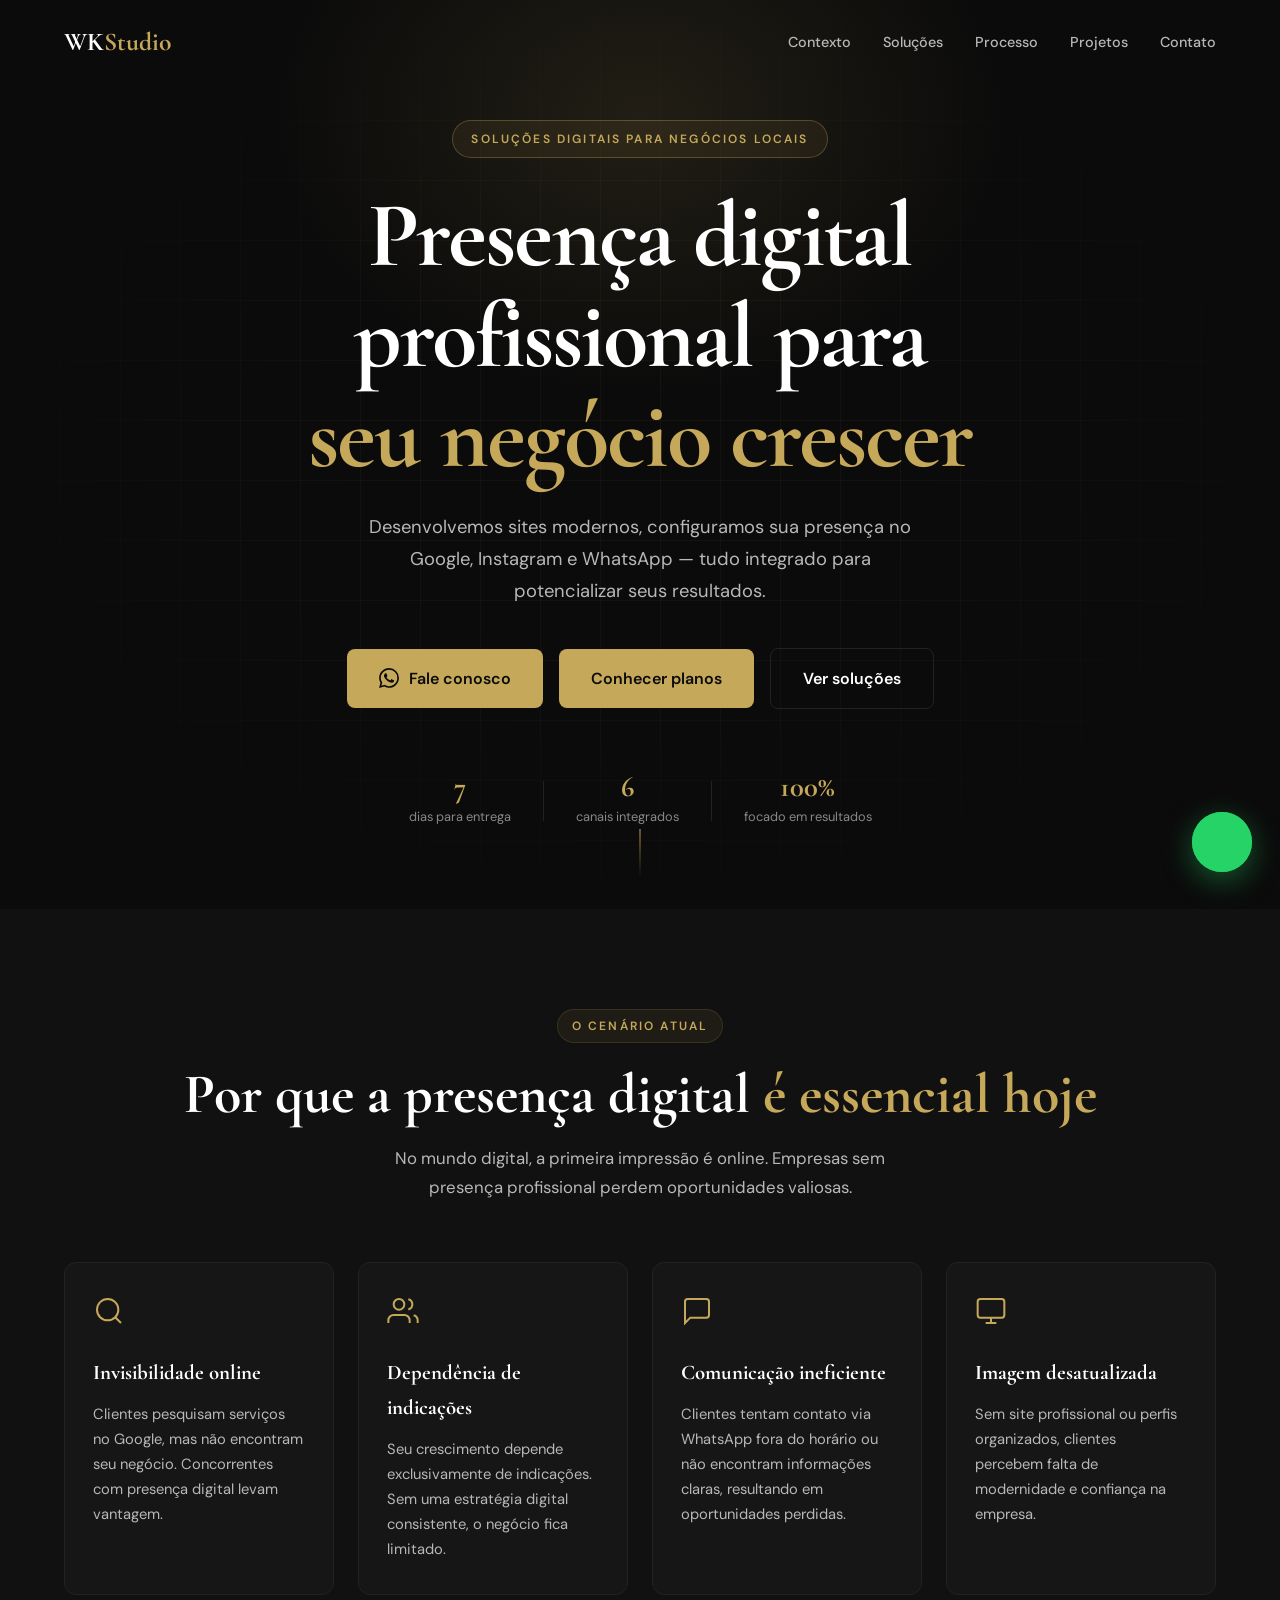
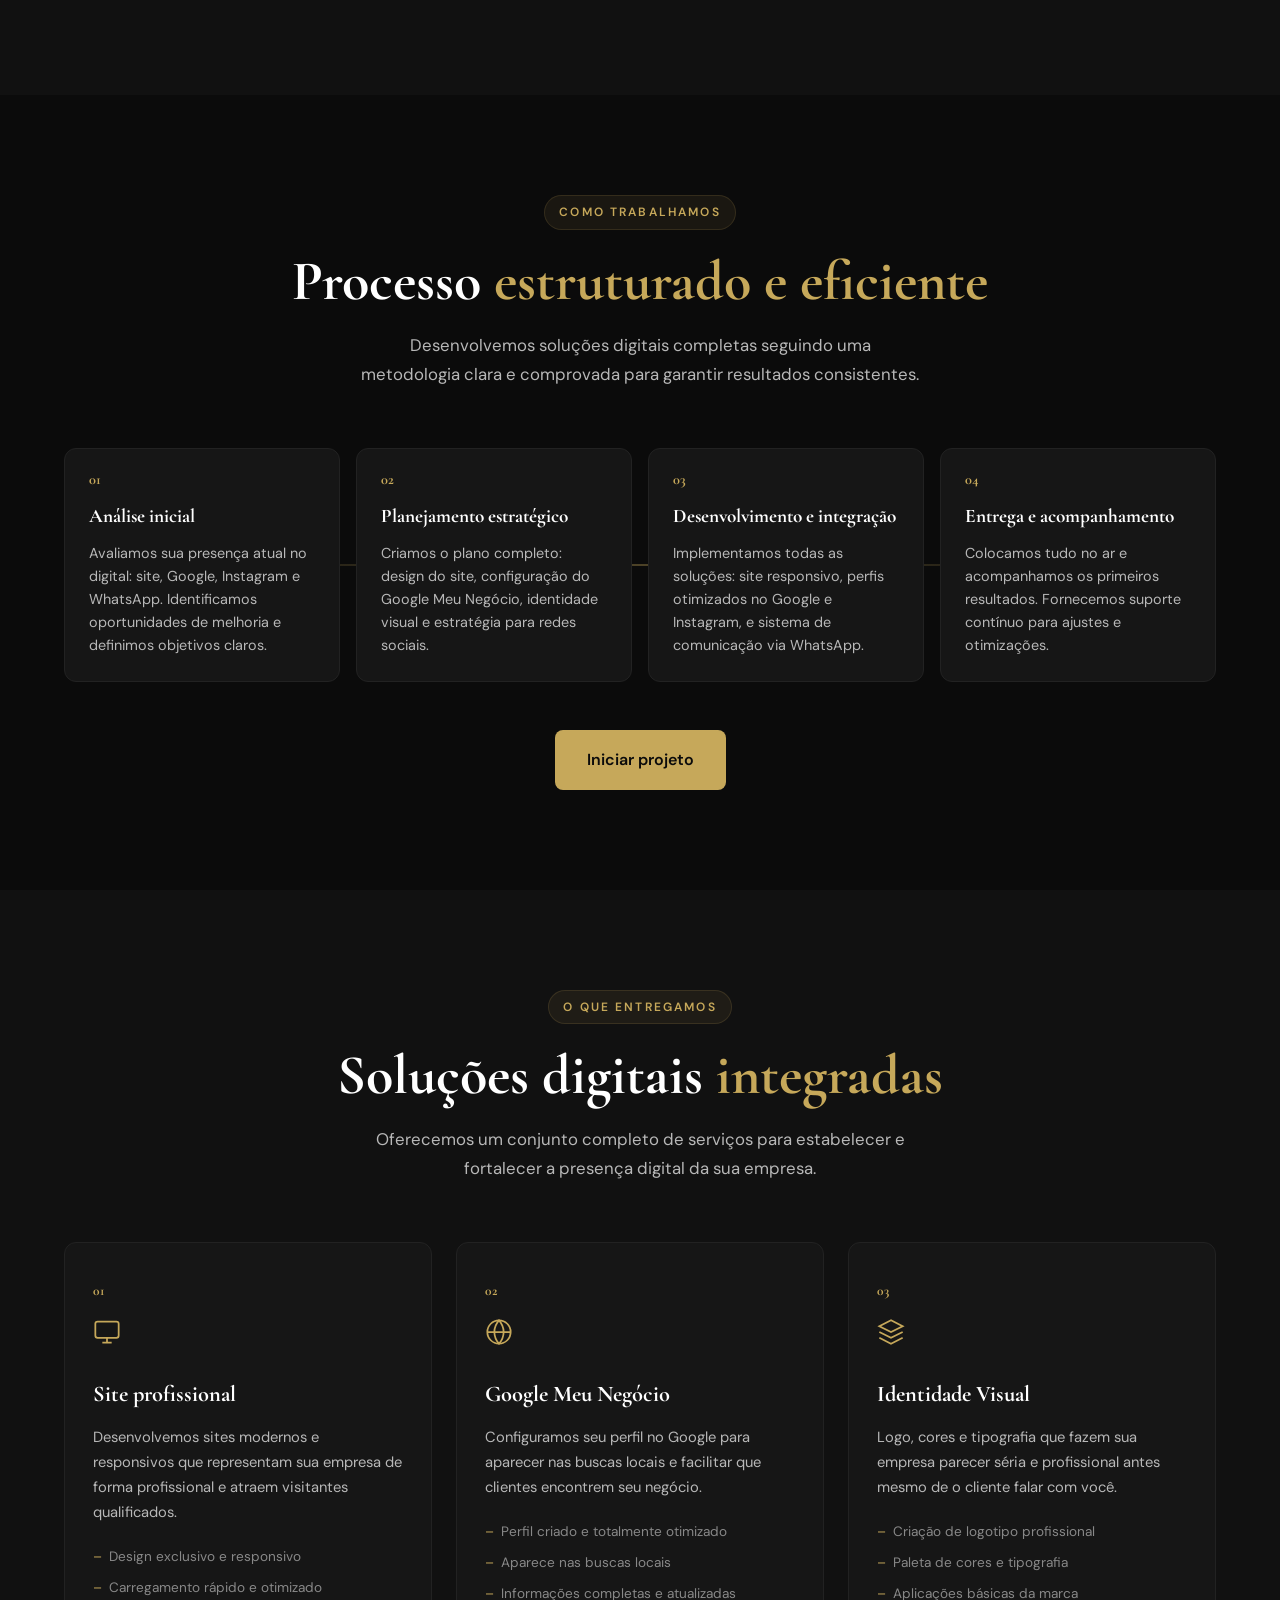
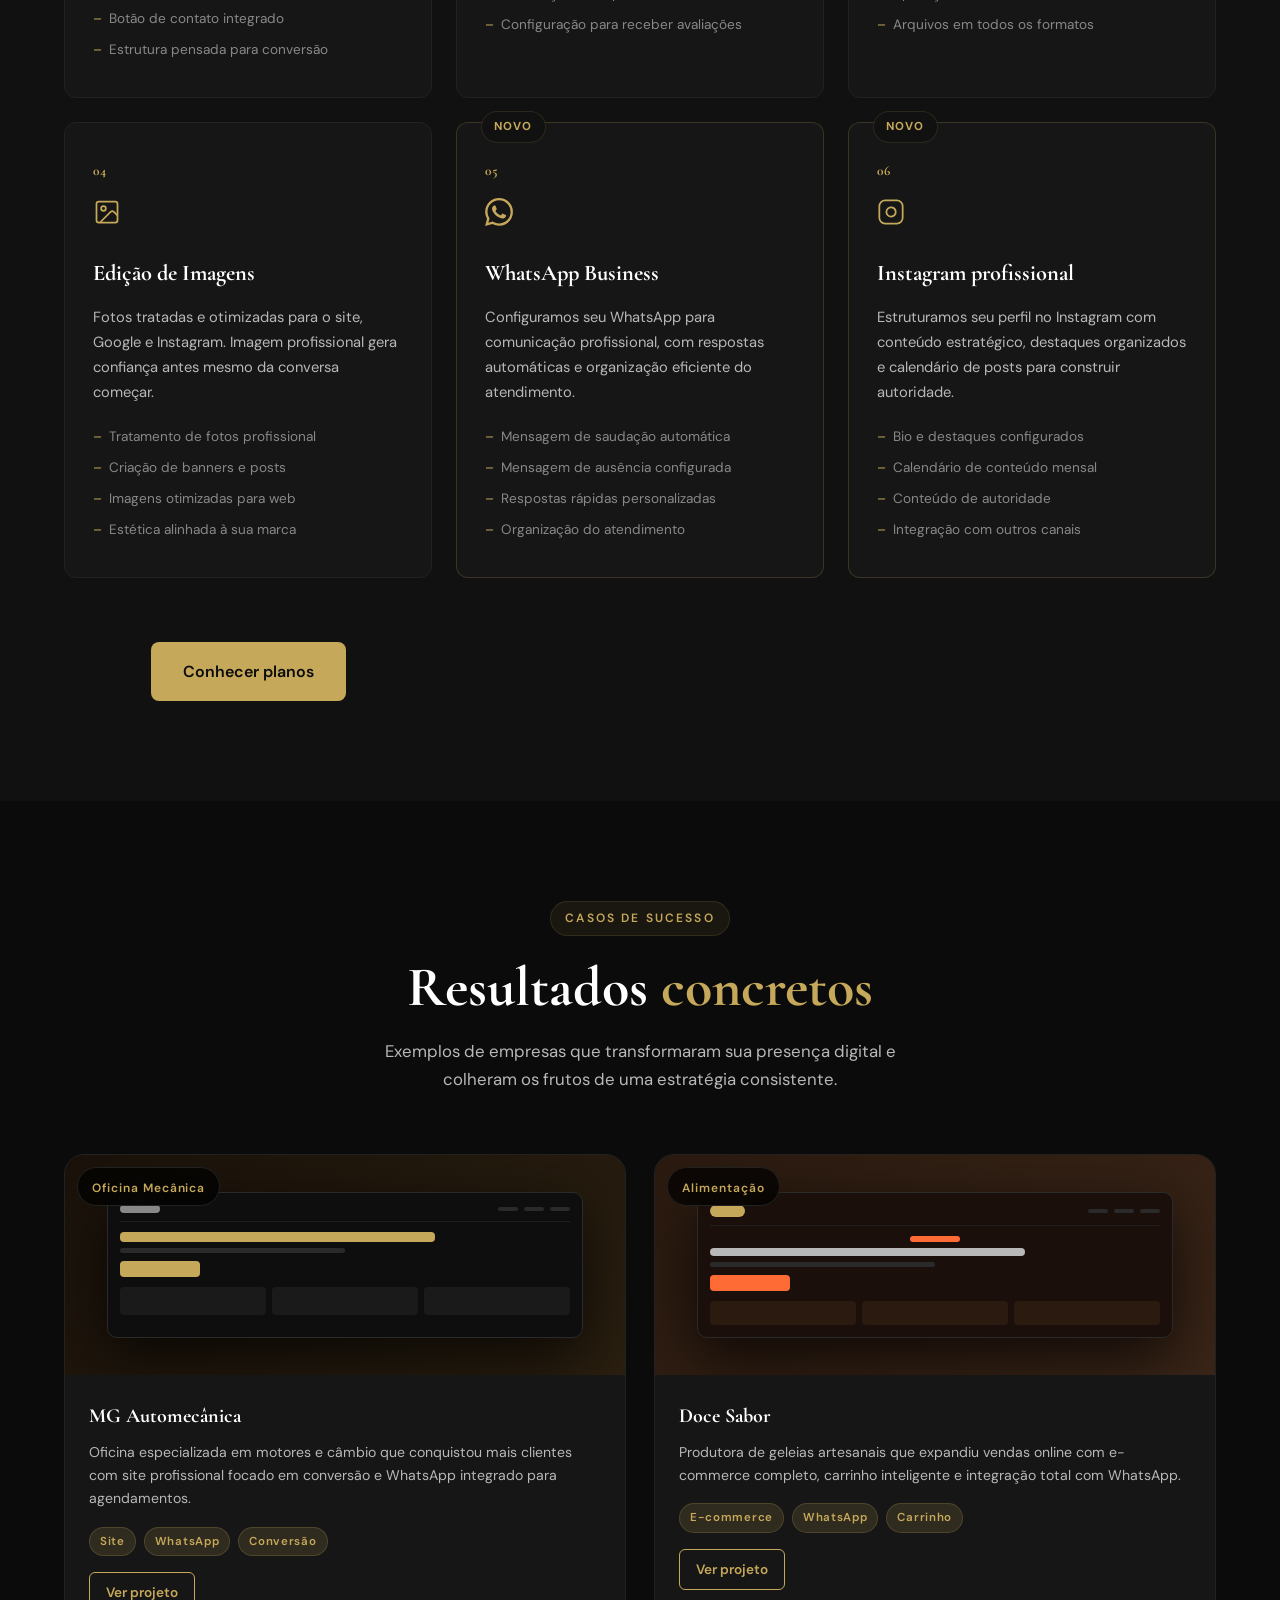
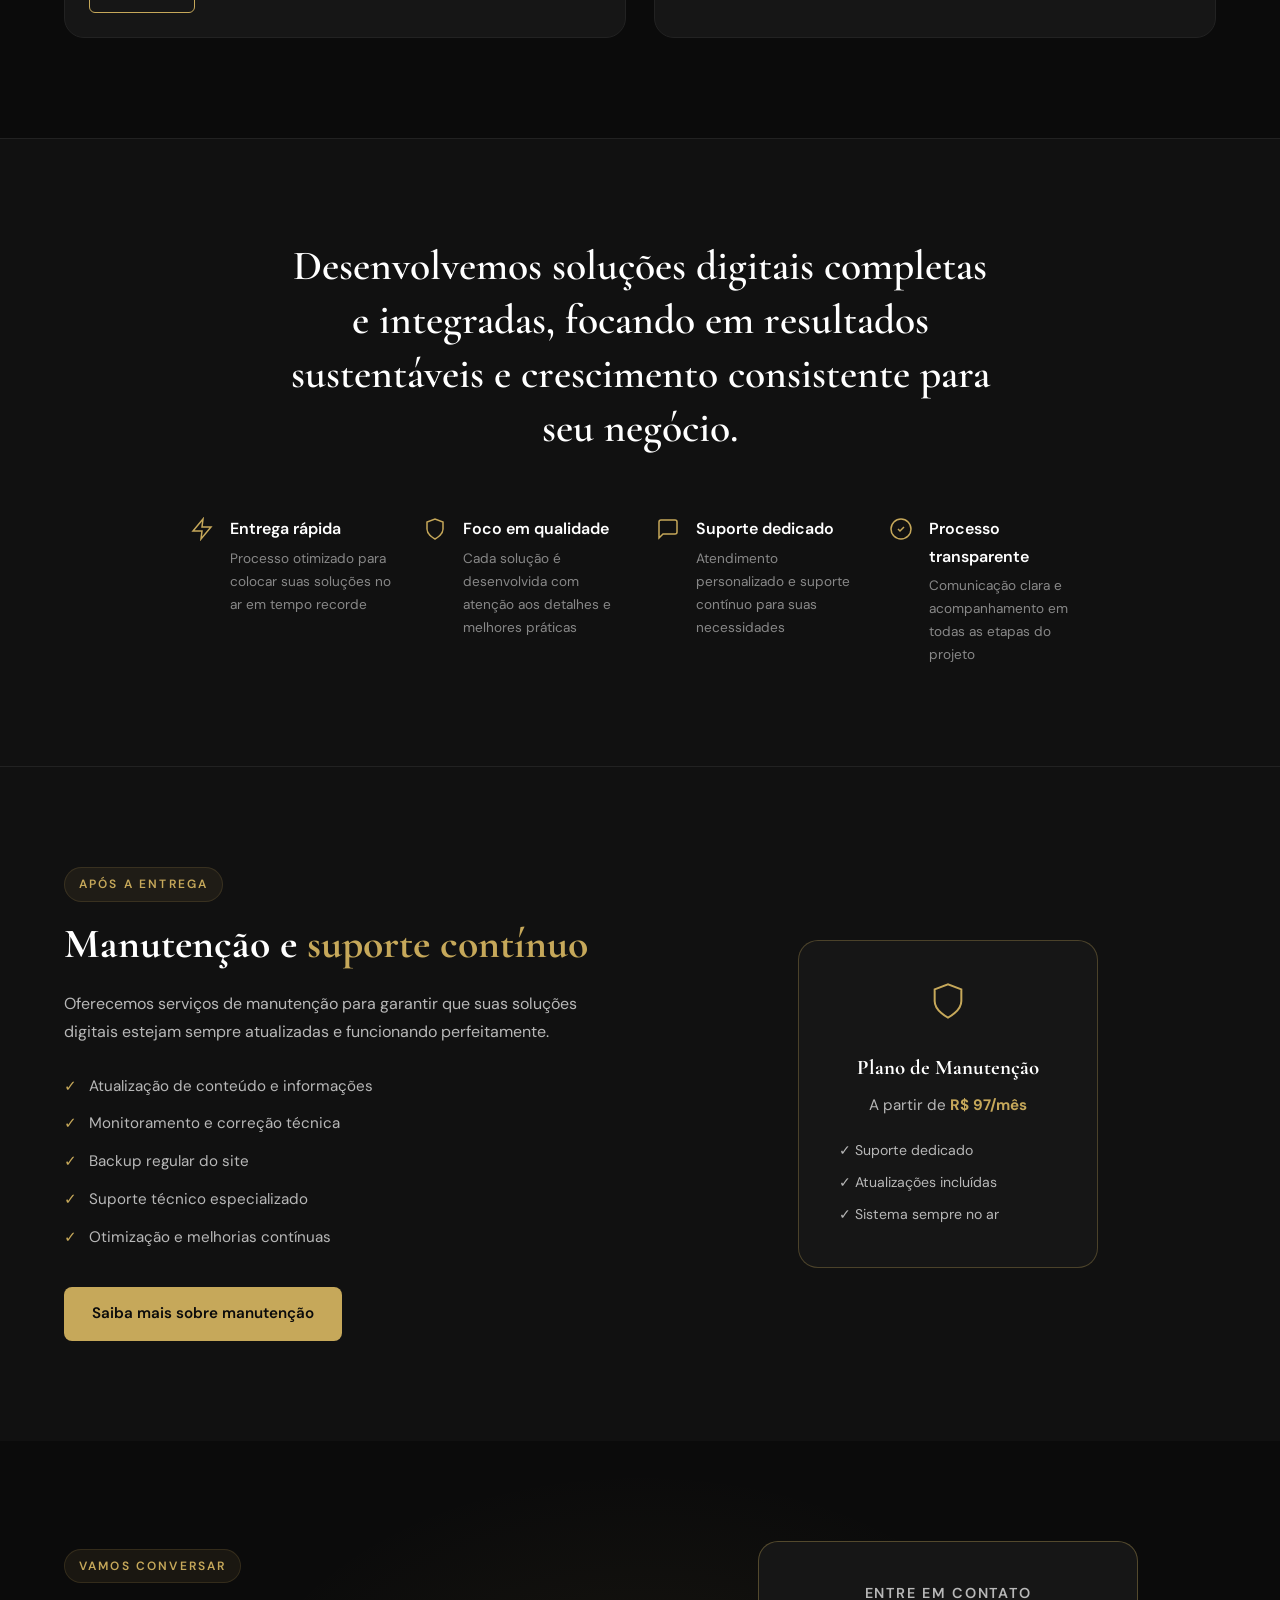
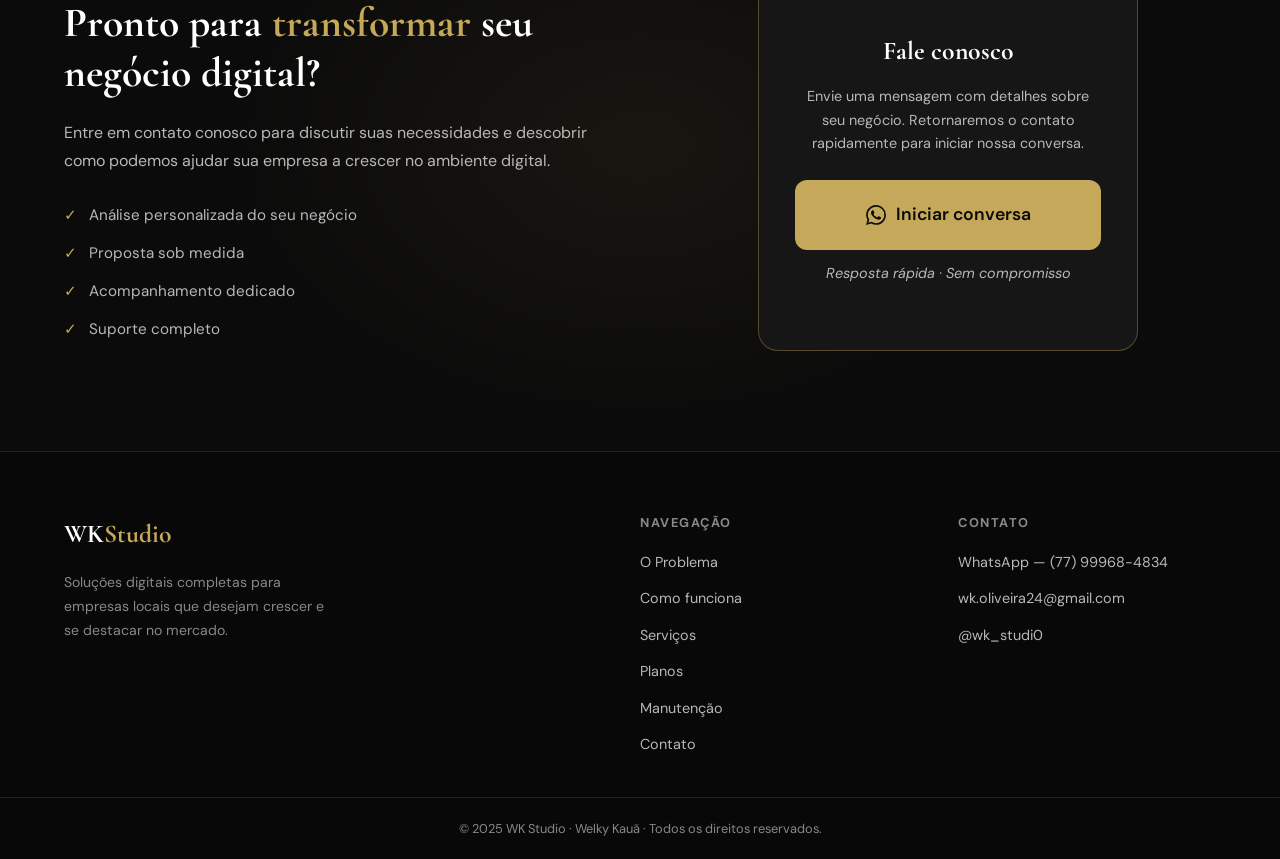
==== commit 6f7d4da7: "Update index.html" ====
--- a/index.html
+++ b/index.html
@@ -781,7 +781,7 @@
                 </svg>
               </div>
               <h4>Plano de Manutenção</h4>
-              <p>A partir de <strong class="gold">R$ 197/mês</strong></p>
+              <p>A partir de <strong class="gold">R$ 97/mês</strong></p>
               <ul>
                 <li>✓ Suporte dedicado</li>
                 <li>✓ Atualizações incluídas</li>
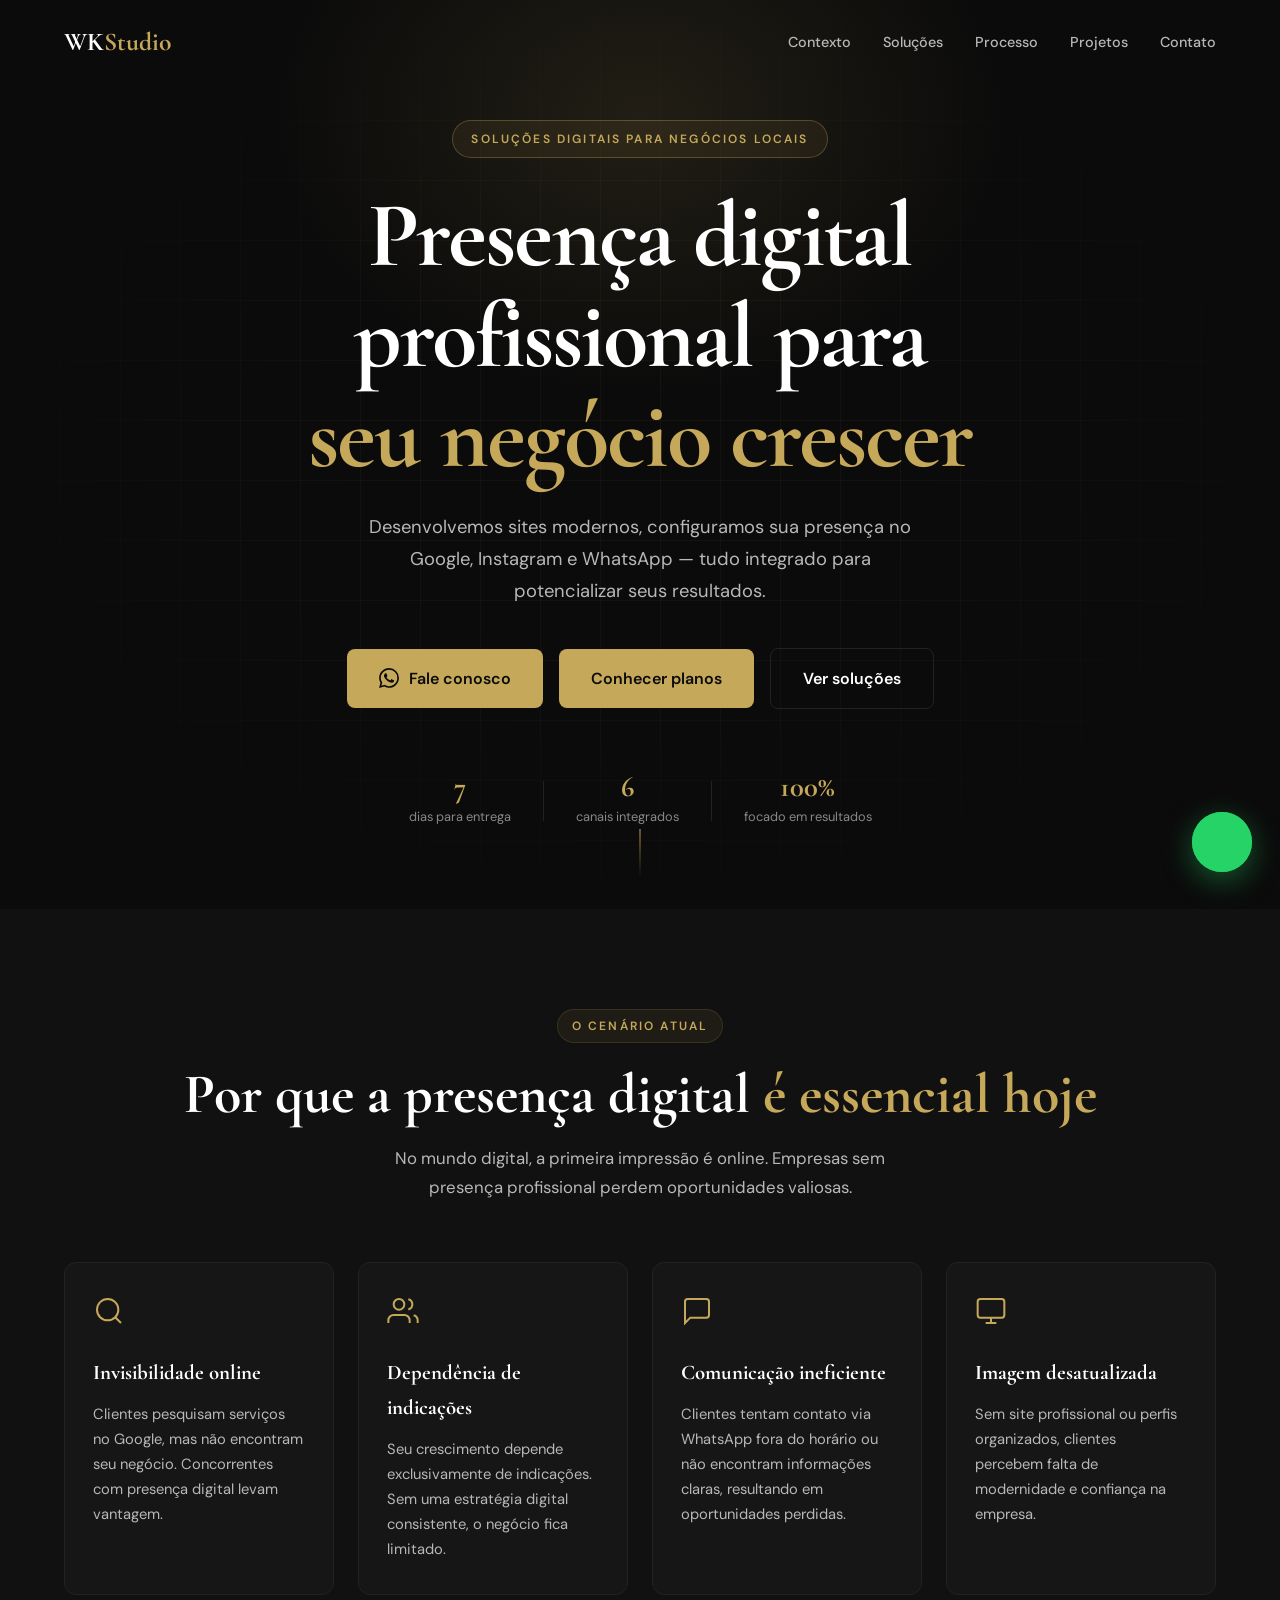
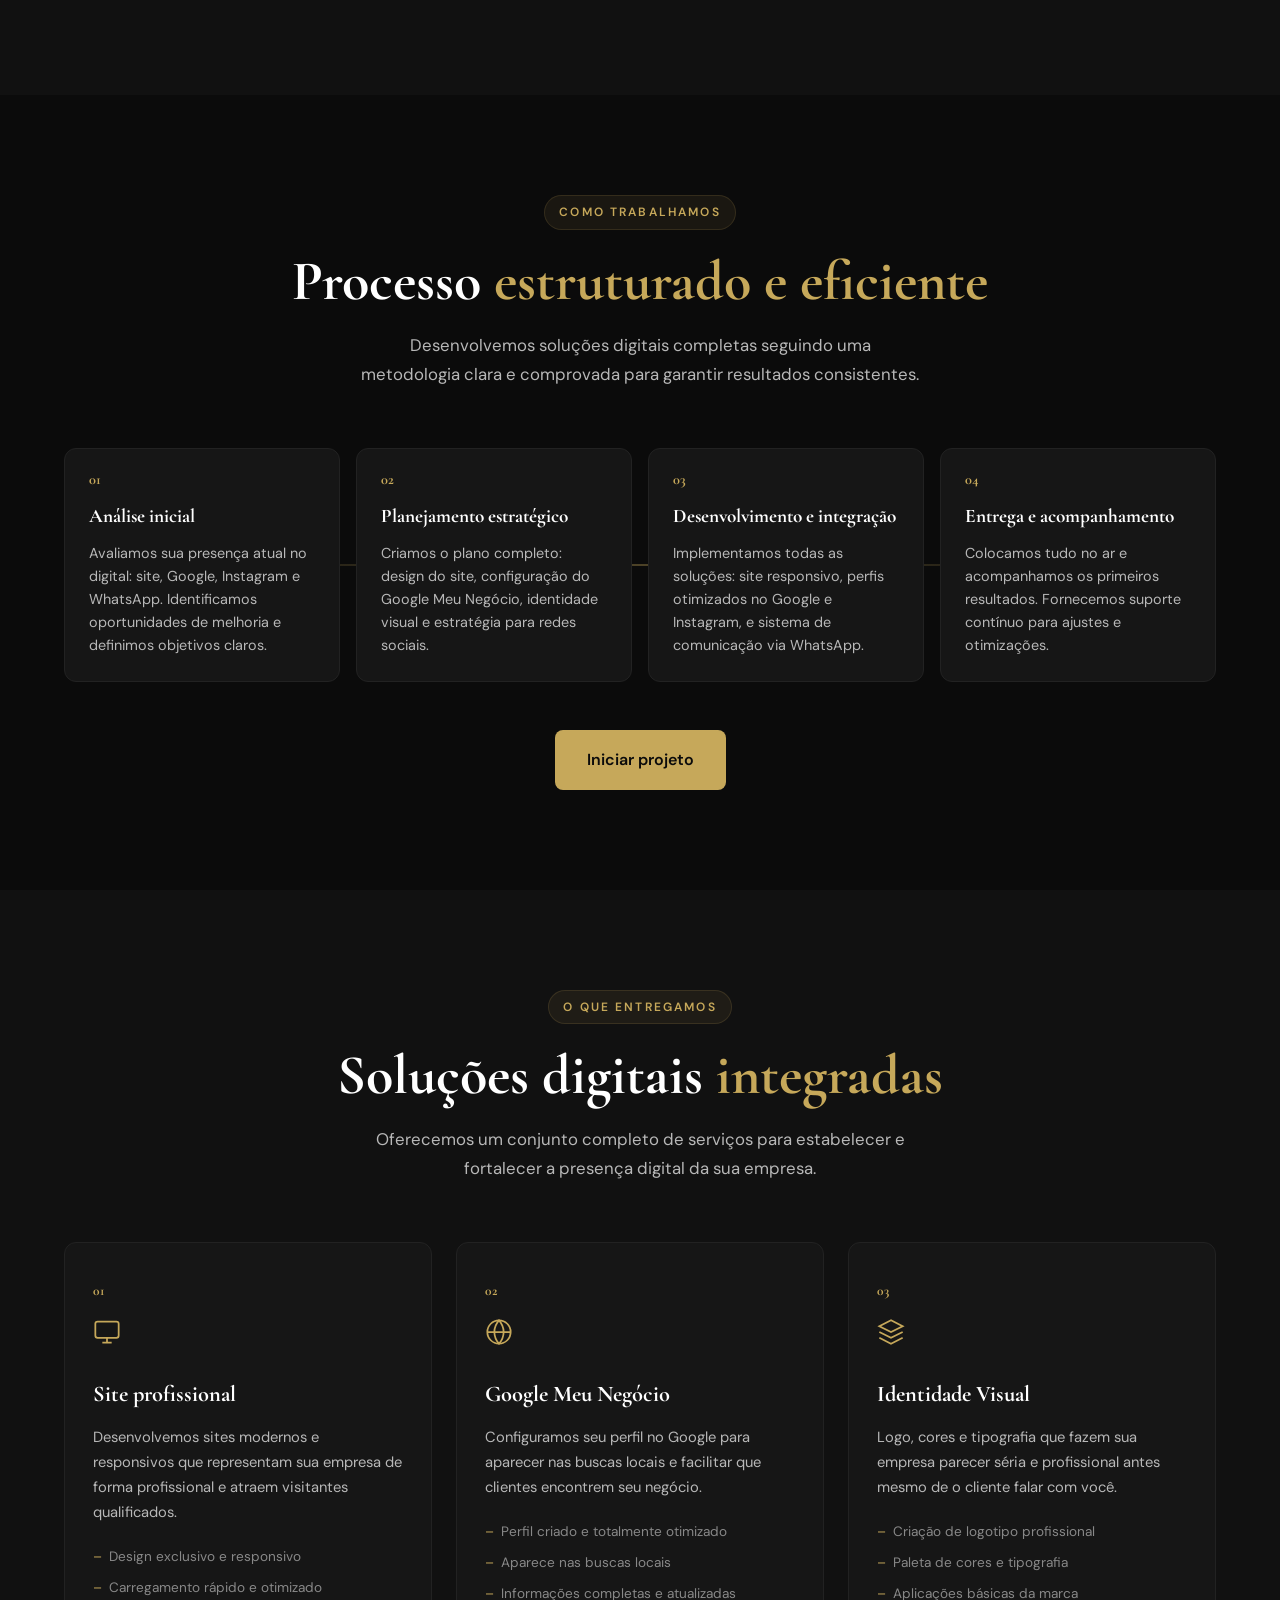
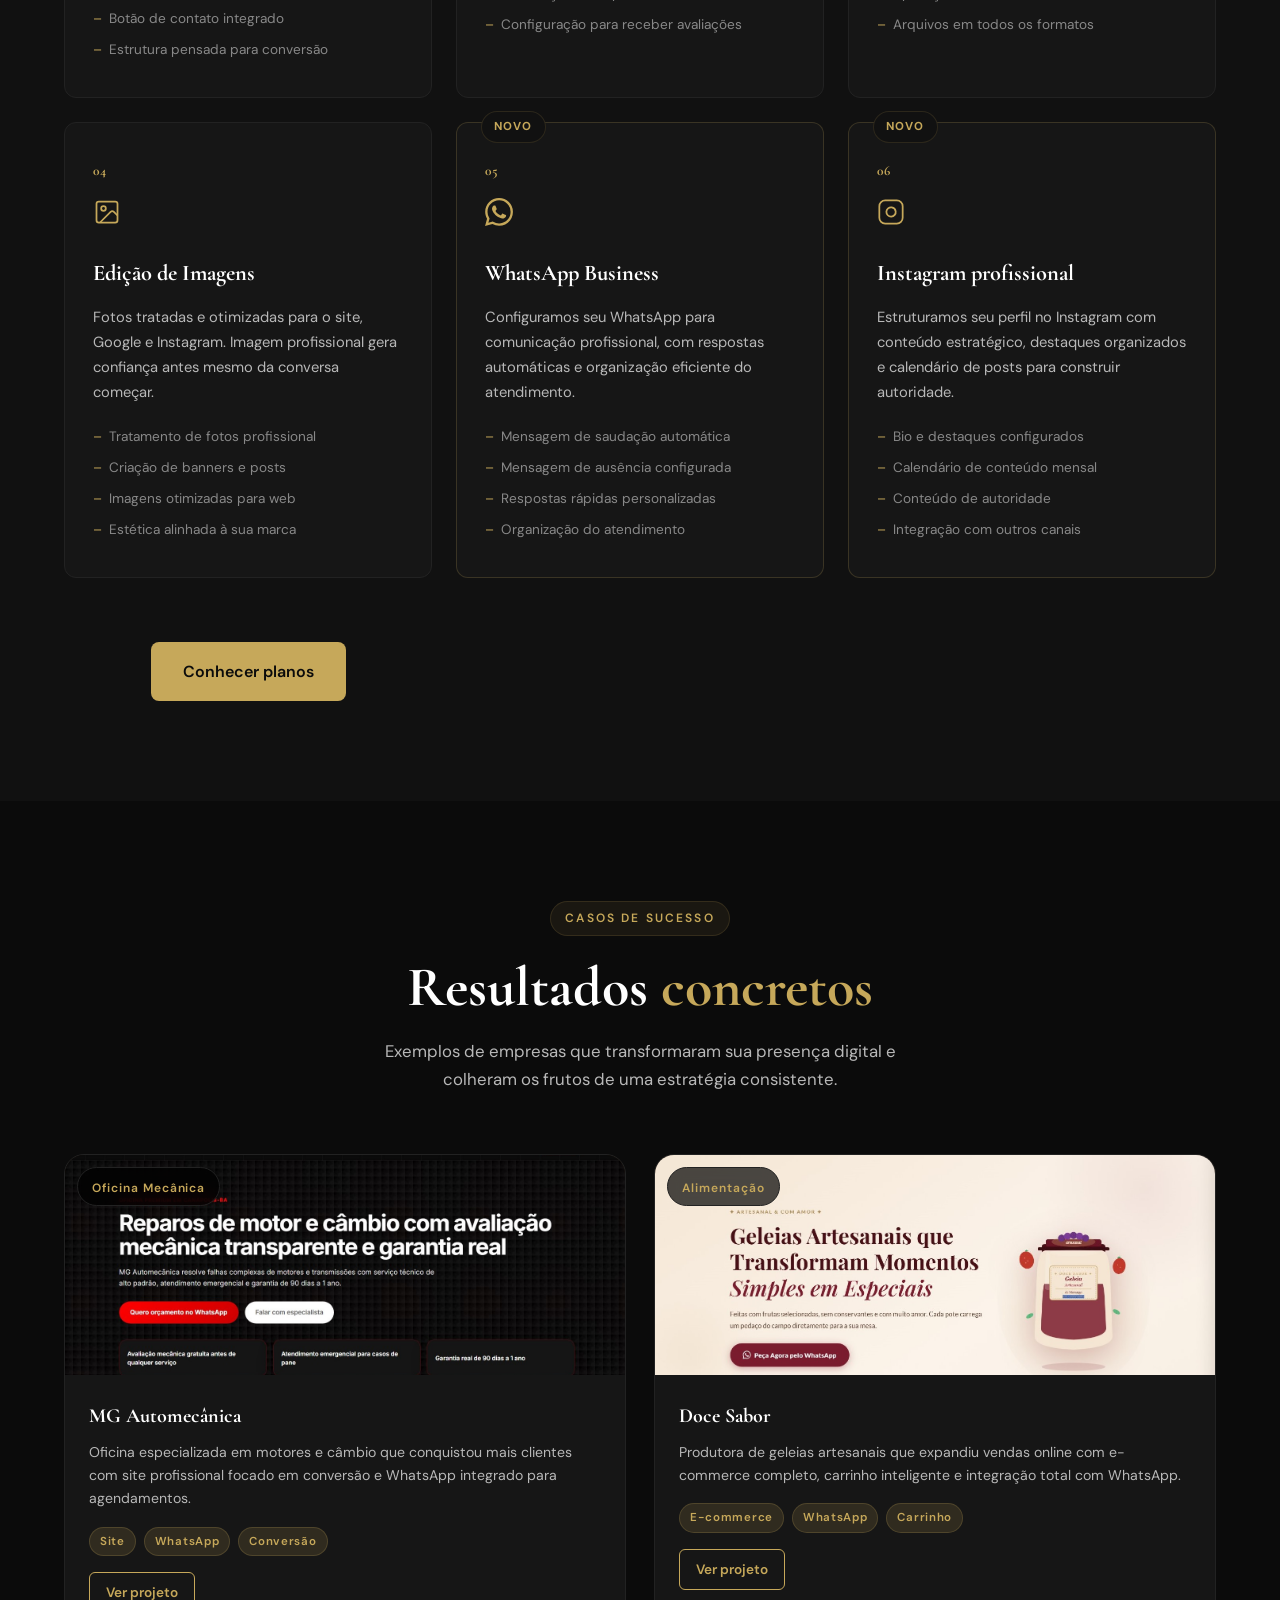
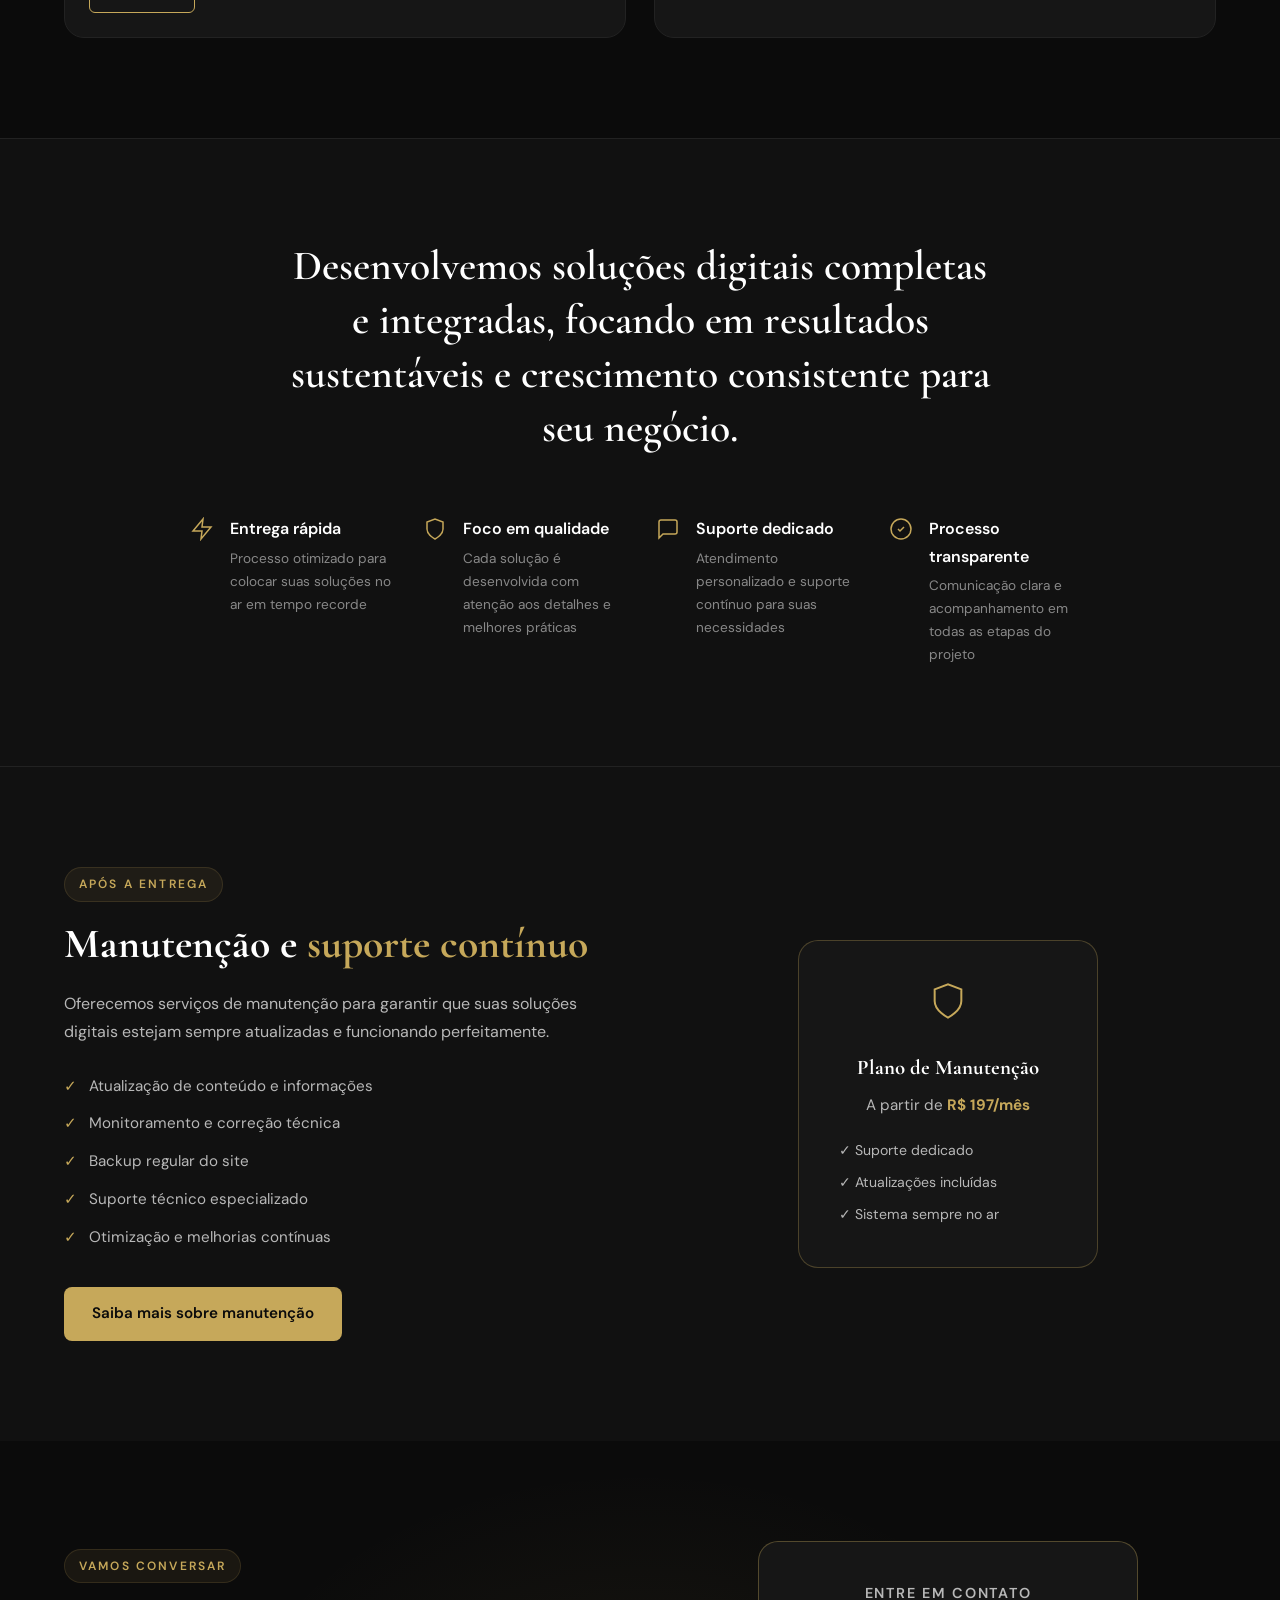
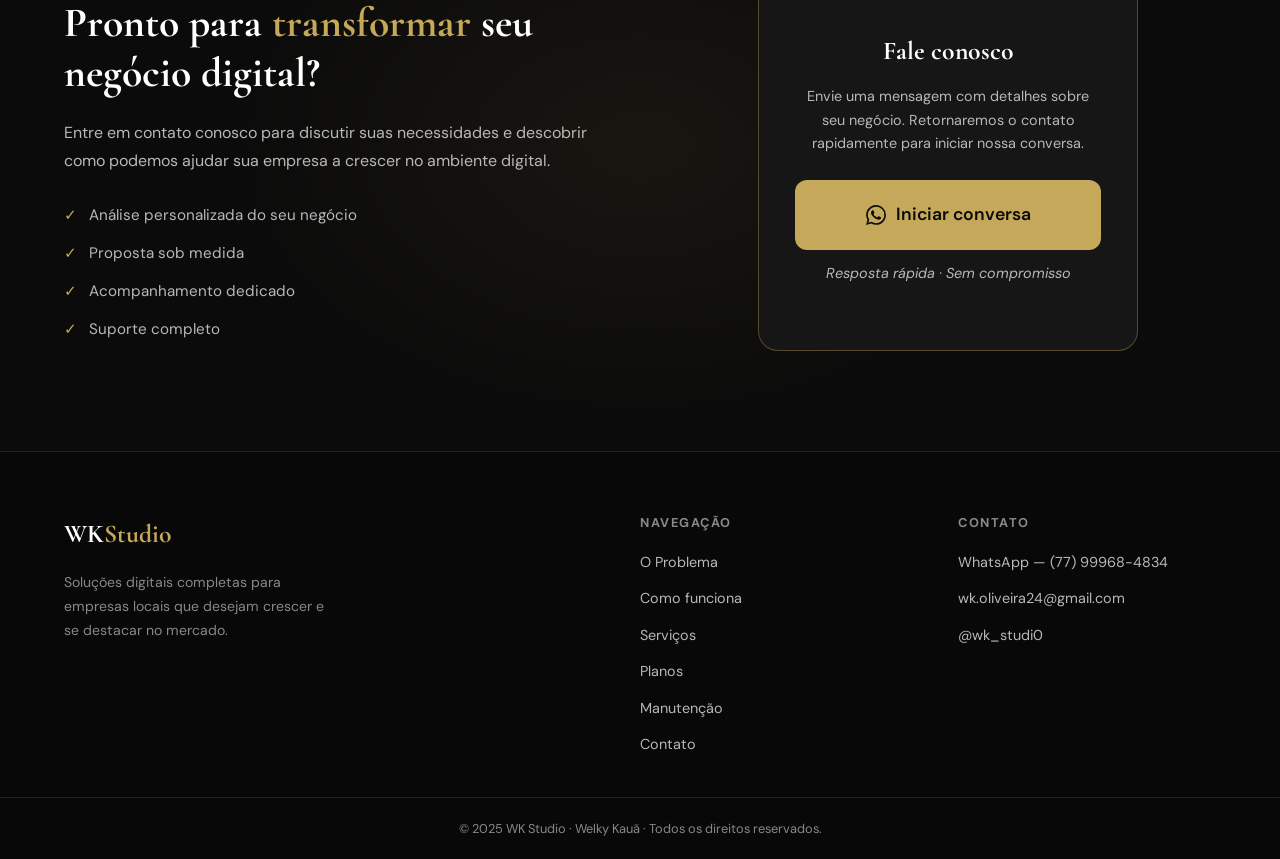
==== commit 529d9204: "Add files via upload" ====
--- a/index.html
+++ b/index.html
@@ -530,12 +530,18 @@
             colheram os frutos de uma estratégia consistente.
           </p>
         </div>
+    
         <div class="projetos-grid">
+    
+          <!-- PROJETO 1 -->
           <div class="projeto-card reveal">
             <div class="projeto-img projeto-img--oficina">
               <div class="projeto-overlay">
                 <span class="projeto-segmento">Oficina Mecânica</span>
               </div>
+    
+              <img src="mg-automecanica-card.jpg" alt="MG Automecânica" class="projeto-doce-image" />
+    
               <div class="projeto-mockup">
                 <div class="pm-header">
                   <div class="pm-logo"></div>
@@ -543,11 +549,13 @@
                     <span></span><span></span><span></span>
                   </div>
                 </div>
+    
                 <div class="pm-hero">
                   <div class="pm-title gold-bg"></div>
                   <div class="pm-subtitle"></div>
                   <div class="pm-cta"></div>
                 </div>
+    
                 <div class="pm-cards">
                   <div class="pm-card"></div>
                   <div class="pm-card"></div>
@@ -555,6 +563,7 @@
                 </div>
               </div>
             </div>
+    
             <div class="projeto-info">
               <h3>MG Automecânica</h3>
               <p>
@@ -565,21 +574,21 @@
               <div class="projeto-tags">
                 <span>Site</span><span>WhatsApp</span><span>Conversão</span>
               </div>
-              <a
-                href="https://mg-automecanicaa.vercel.app/"
-                class="projeto-link"
-                target="_blank"
-                rel="noopener noreferrer"
-                >Ver projeto</a
-              >
-            </div>
-          </div>
-
+              <a href="https://mg-automecanicaa.vercel.app/" class="projeto-link" target="_blank" rel="noopener noreferrer">
+                Ver projeto
+              </a>
+            </div>
+          </div>
+    
+          <!-- PROJETO 2 -->
           <div class="projeto-card reveal">
             <div class="projeto-img projeto-img--doce">
               <div class="projeto-overlay">
                 <span class="projeto-segmento">Alimentação</span>
               </div>
+    
+              <img src="doce-sabor-card.jpg" alt="Doce Sabor" class="projeto-doce-image" />
+    
               <div class="projeto-mockup projeto-mockup--warm">
                 <div class="pm-header">
                   <div class="pm-logo pm-logo--elegant"></div>
@@ -587,12 +596,14 @@
                     <span></span><span></span><span></span>
                   </div>
                 </div>
+    
                 <div class="pm-hero">
                   <div class="pm-badge-mock pm-badge-mock--fruit"></div>
                   <div class="pm-title elegant"></div>
                   <div class="pm-subtitle"></div>
                   <div class="pm-cta pm-cta--warm"></div>
                 </div>
+    
                 <div class="pm-products">
                   <div class="pm-product"></div>
                   <div class="pm-product"></div>
@@ -600,6 +611,7 @@
                 </div>
               </div>
             </div>
+    
             <div class="projeto-info">
               <h3>Doce Sabor</h3>
               <p>
@@ -608,18 +620,14 @@
                 WhatsApp.
               </p>
               <div class="projeto-tags">
-                <span>E-commerce</span><span>WhatsApp</span
-                ><span>Carrinho</span>
-              </div>
-              <a
-                href="https://doce-sabor-gamma.vercel.app/"
-                class="projeto-link"
-                target="_blank"
-                rel="noopener noreferrer"
-                >Ver projeto</a
-              >
-            </div>
-          </div>
+                <span>E-commerce</span><span>WhatsApp</span><span>Carrinho</span>
+              </div>
+              <a href="https://doce-sabor-gamma.vercel.app/" class="projeto-link" target="_blank" rel="noopener noreferrer">
+                Ver projeto
+              </a>
+            </div>
+          </div>
+    
         </div>
       </div>
     </section>
@@ -781,7 +789,7 @@
                 </svg>
               </div>
               <h4>Plano de Manutenção</h4>
-              <p>A partir de <strong class="gold">R$ 97/mês</strong></p>
+              <p>A partir de <strong class="gold">R$ 197/mês</strong></p>
               <ul>
                 <li>✓ Suporte dedicado</li>
                 <li>✓ Atualizações incluídas</li>
--- a/style.css
+++ b/style.css
@@ -664,9 +664,33 @@
 }
 .projeto-img--oficina {
   background: linear-gradient(135deg, #1a120a, #2a1f10);
+  position: relative;
+}
+
+.projeto-img--oficina img {
+  position: absolute;
+  inset: 0;
+  width: 100%;
+  height: 100%;
+  object-fit: cover;
+  border-radius: inherit;
+  display: block;
 }
 .projeto-img--doce {
   background: linear-gradient(135deg, #2a1a0f, #3a2518);
+  position: relative;
+}
+.projeto-img--doce .projeto-doce-image {
+  position: absolute;
+  inset: 0;
+  width: 100%;
+  height: 100%;
+  object-fit: cover;
+  border-radius: inherit;
+  display: block;
+}
+.projeto-img--doce .projeto-mockup {
+  display: none;
 }
 .projeto-overlay {
   position: absolute;
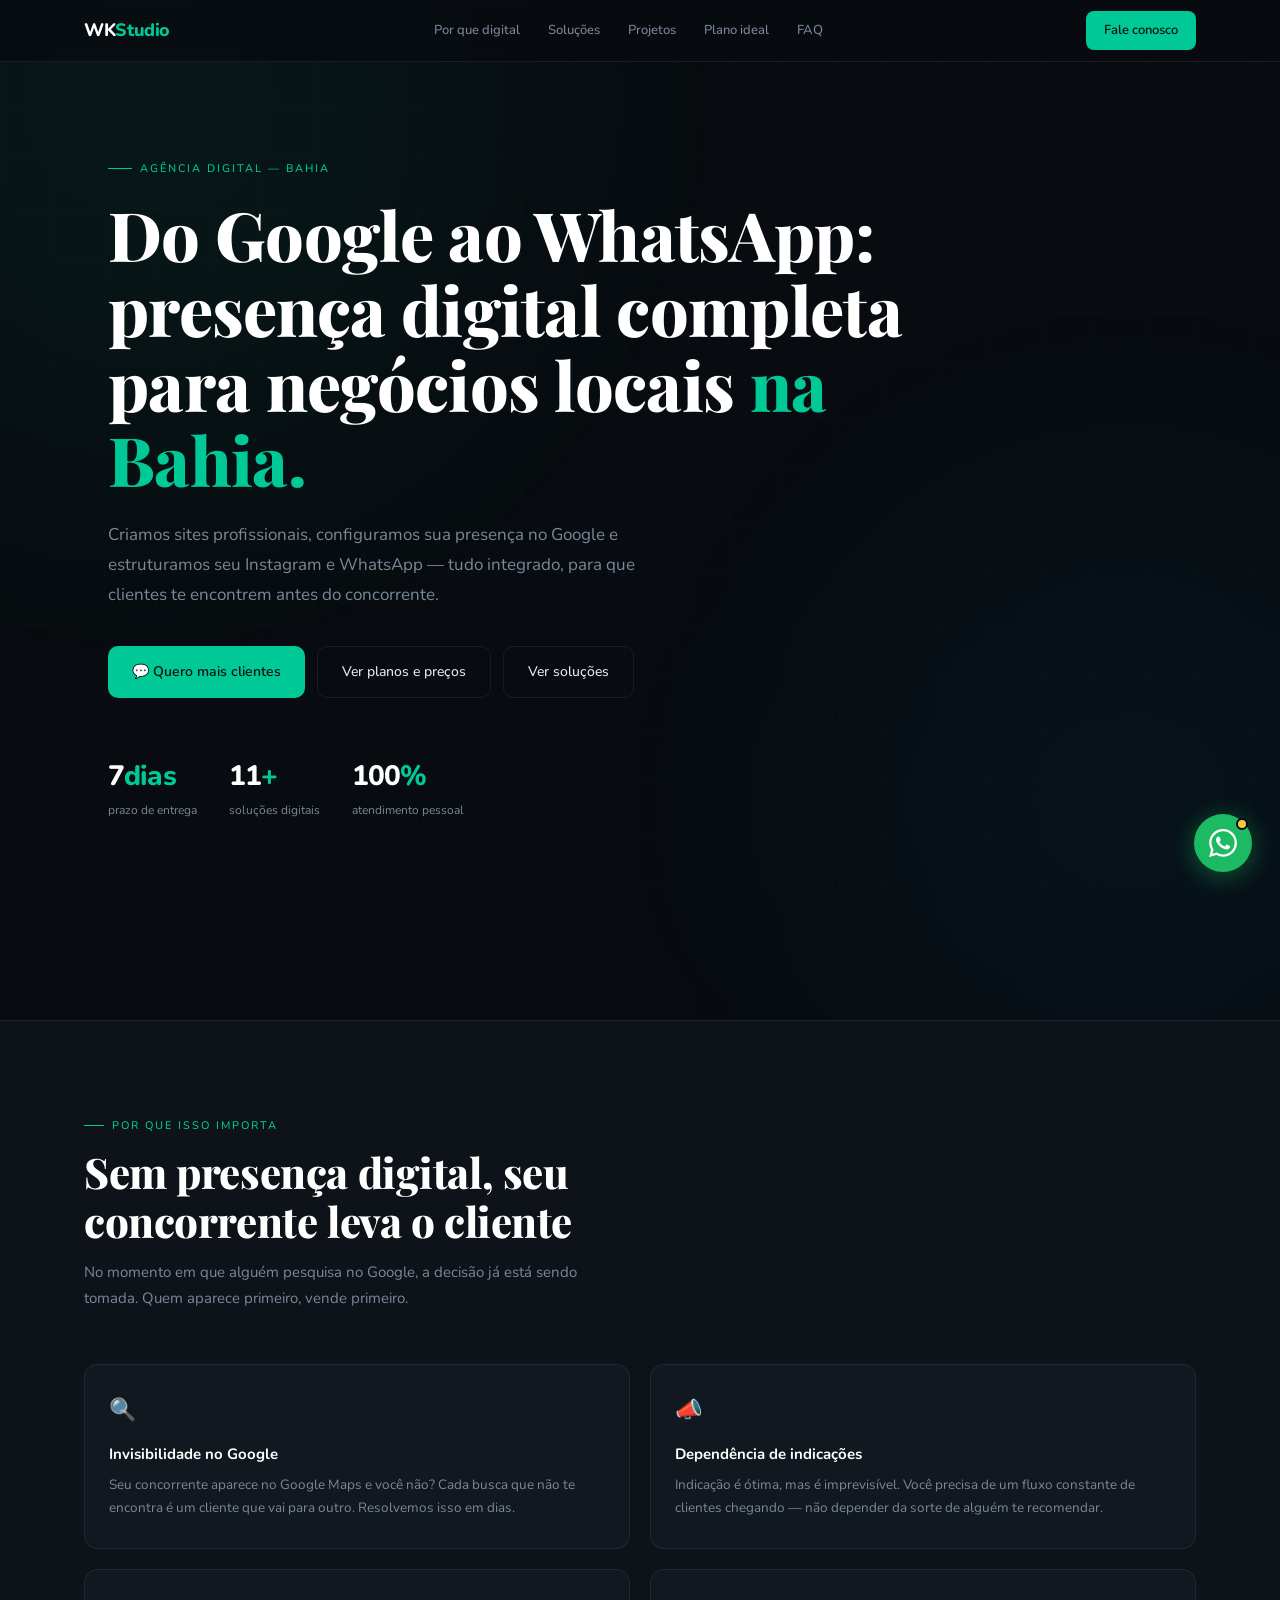
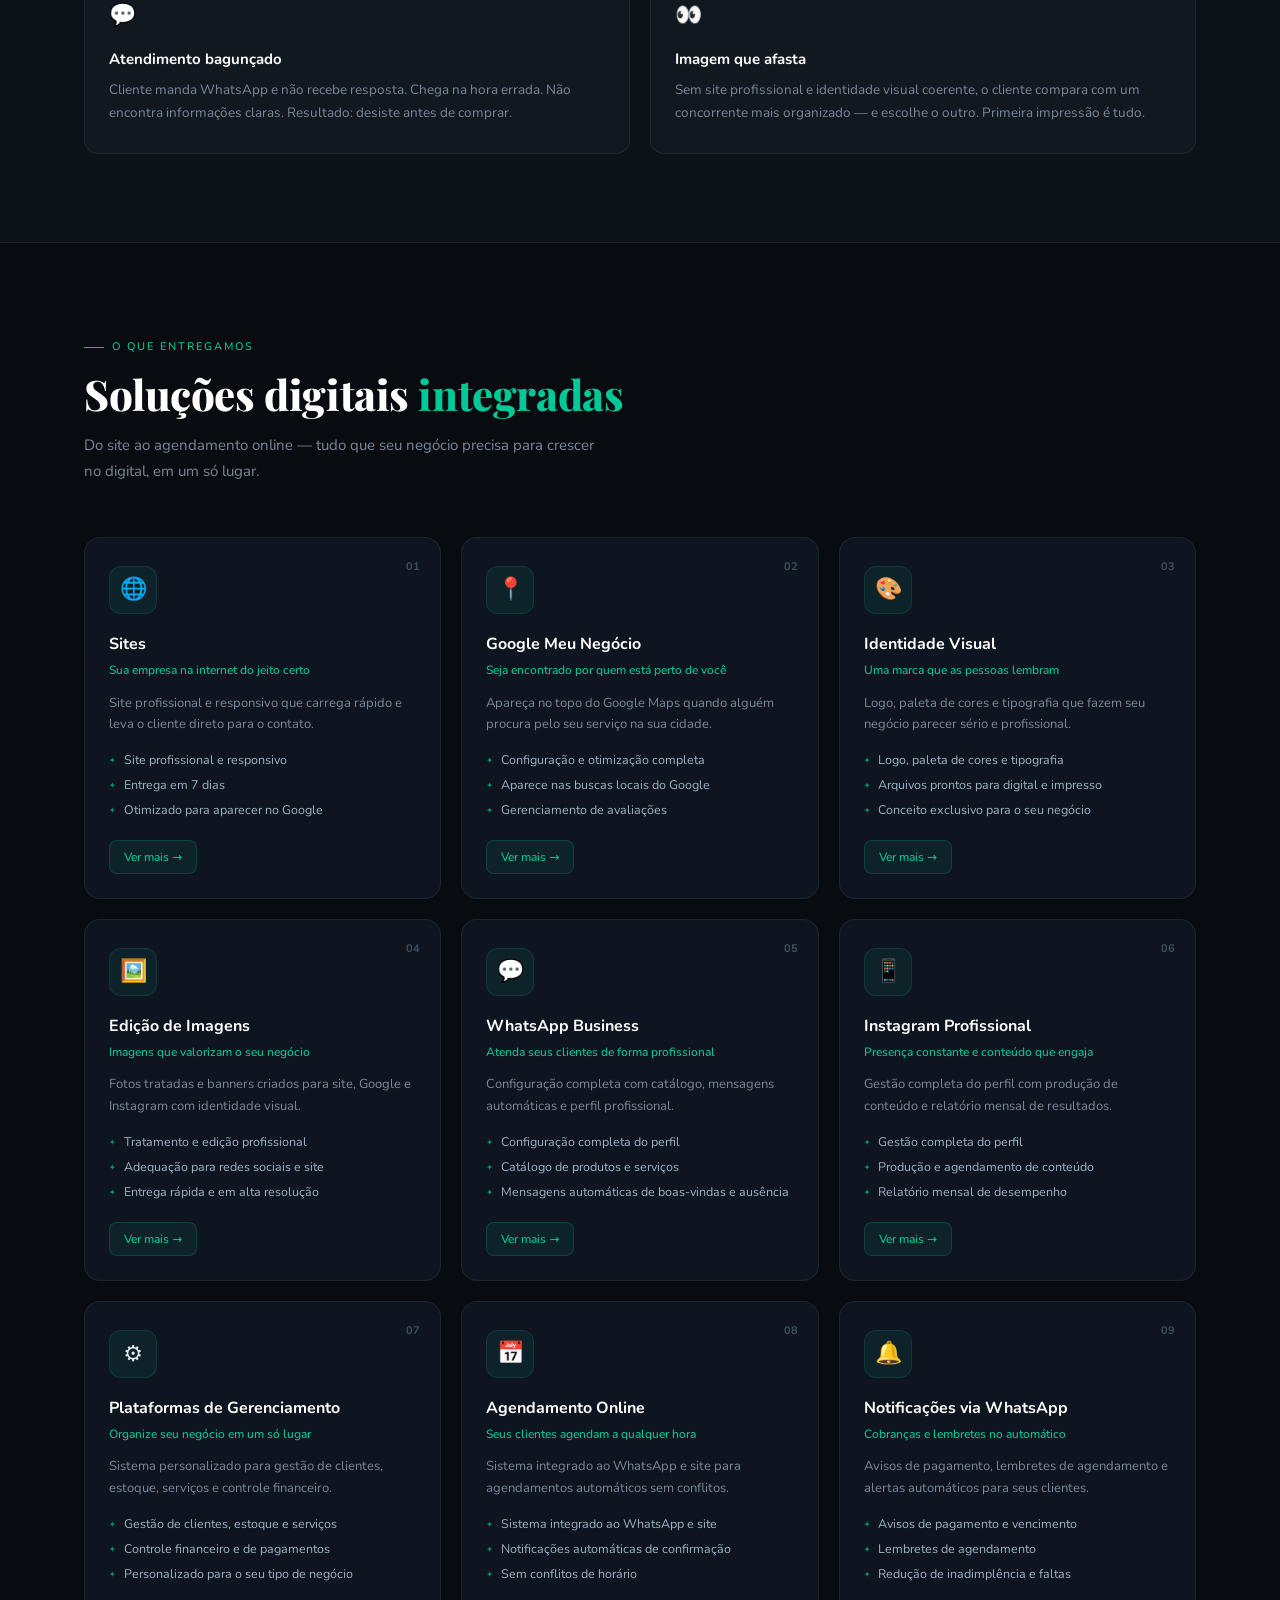
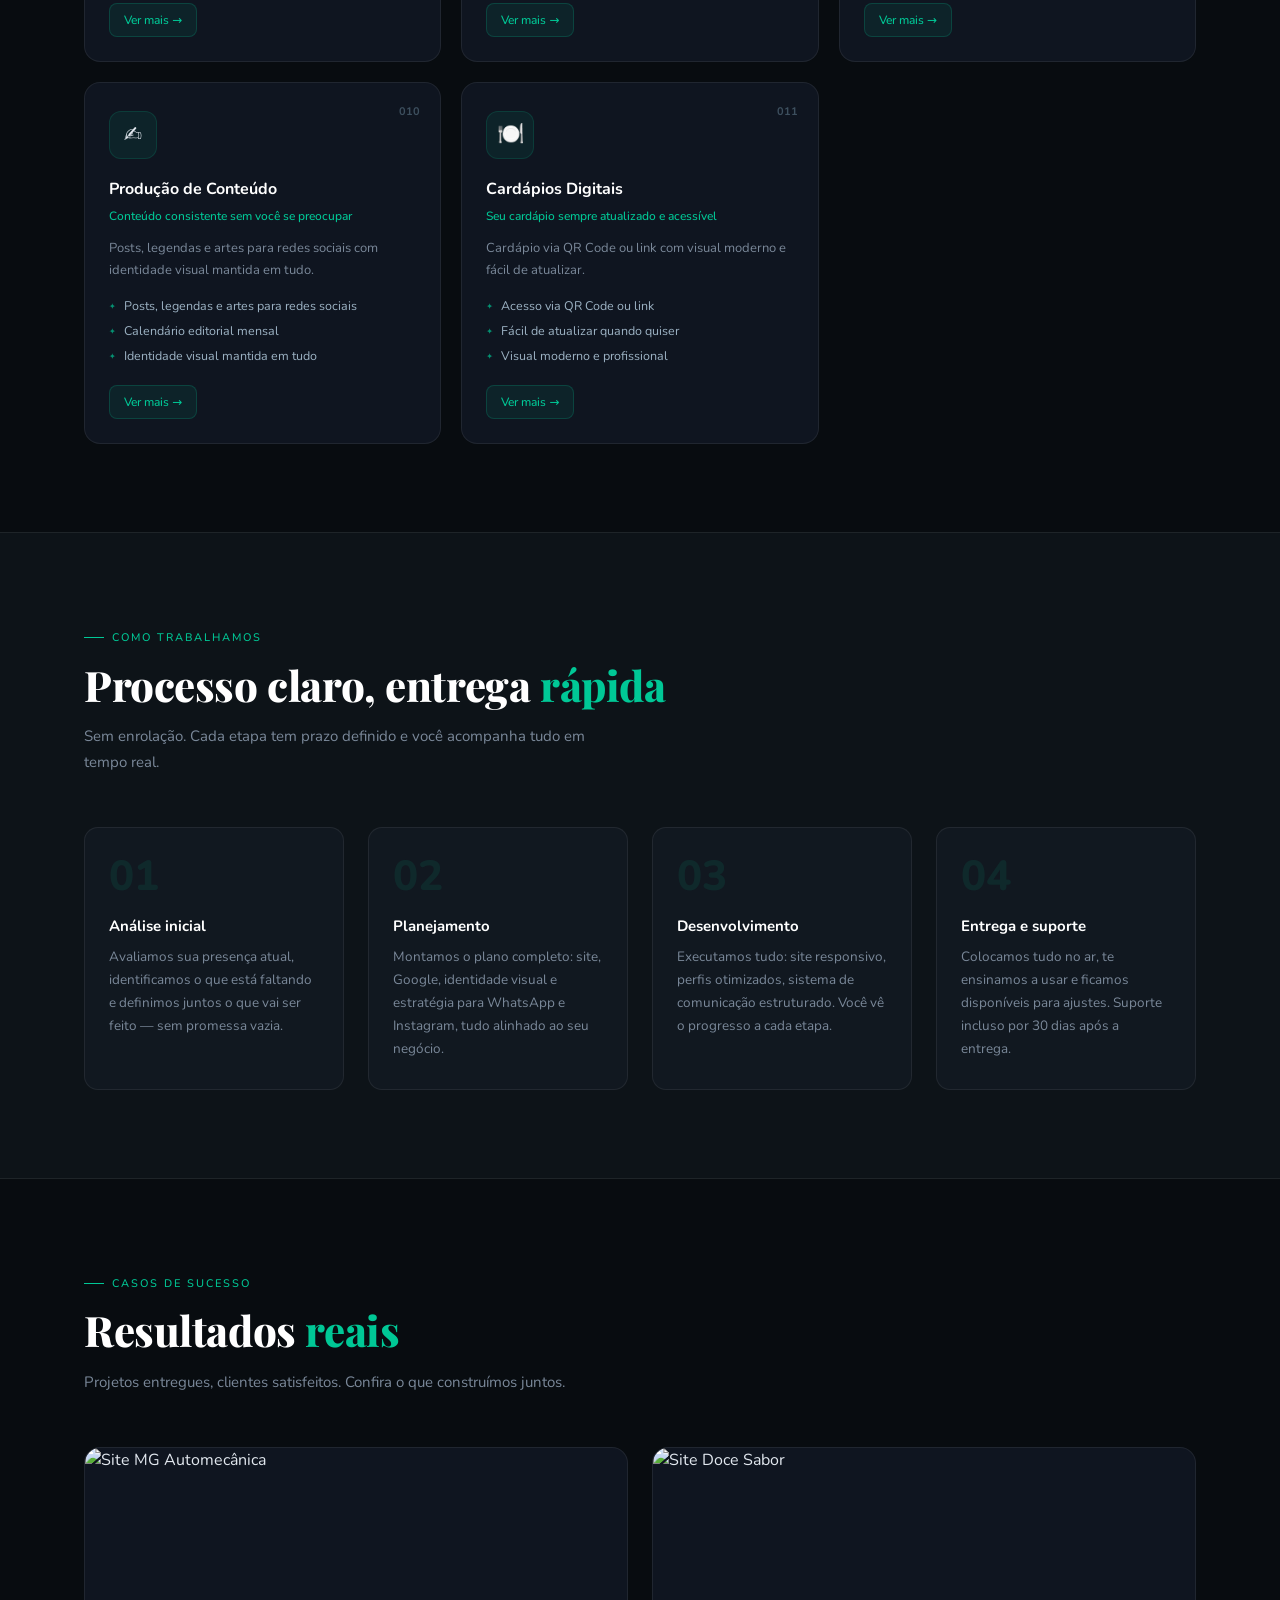
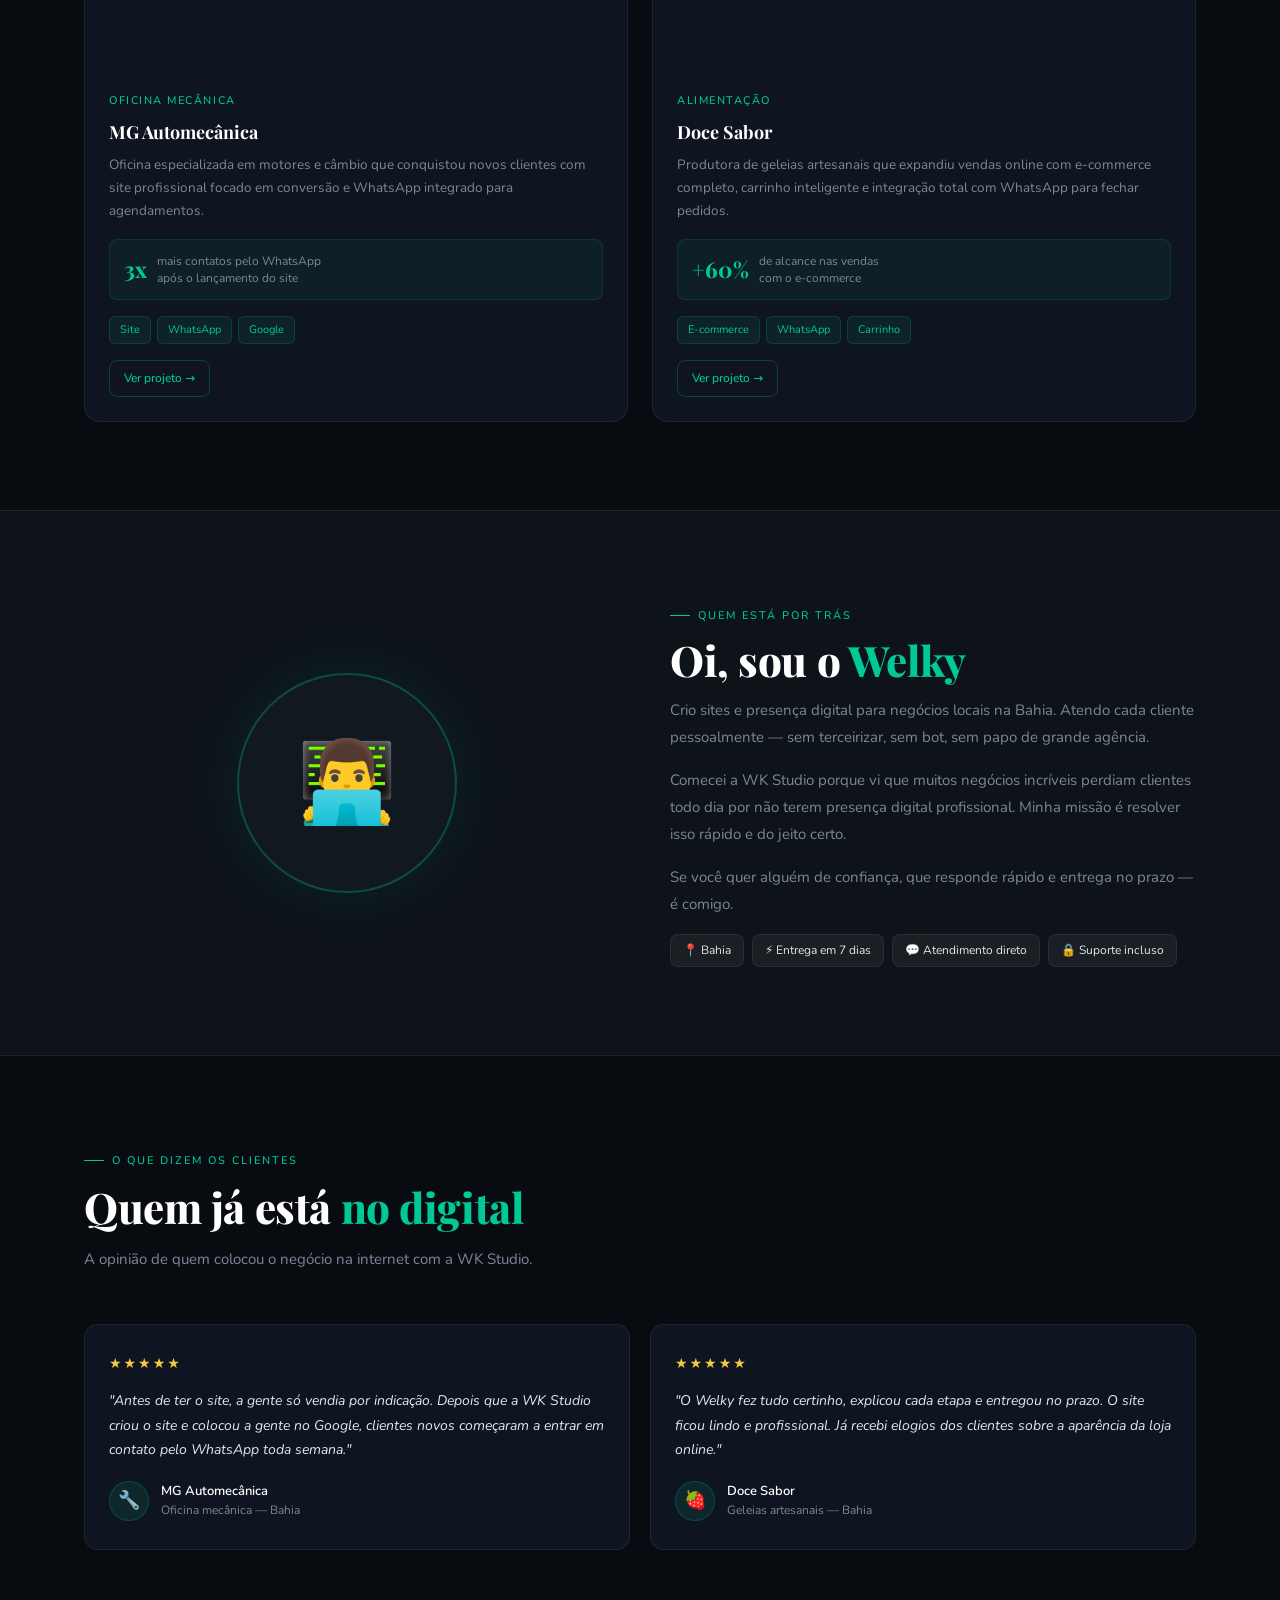
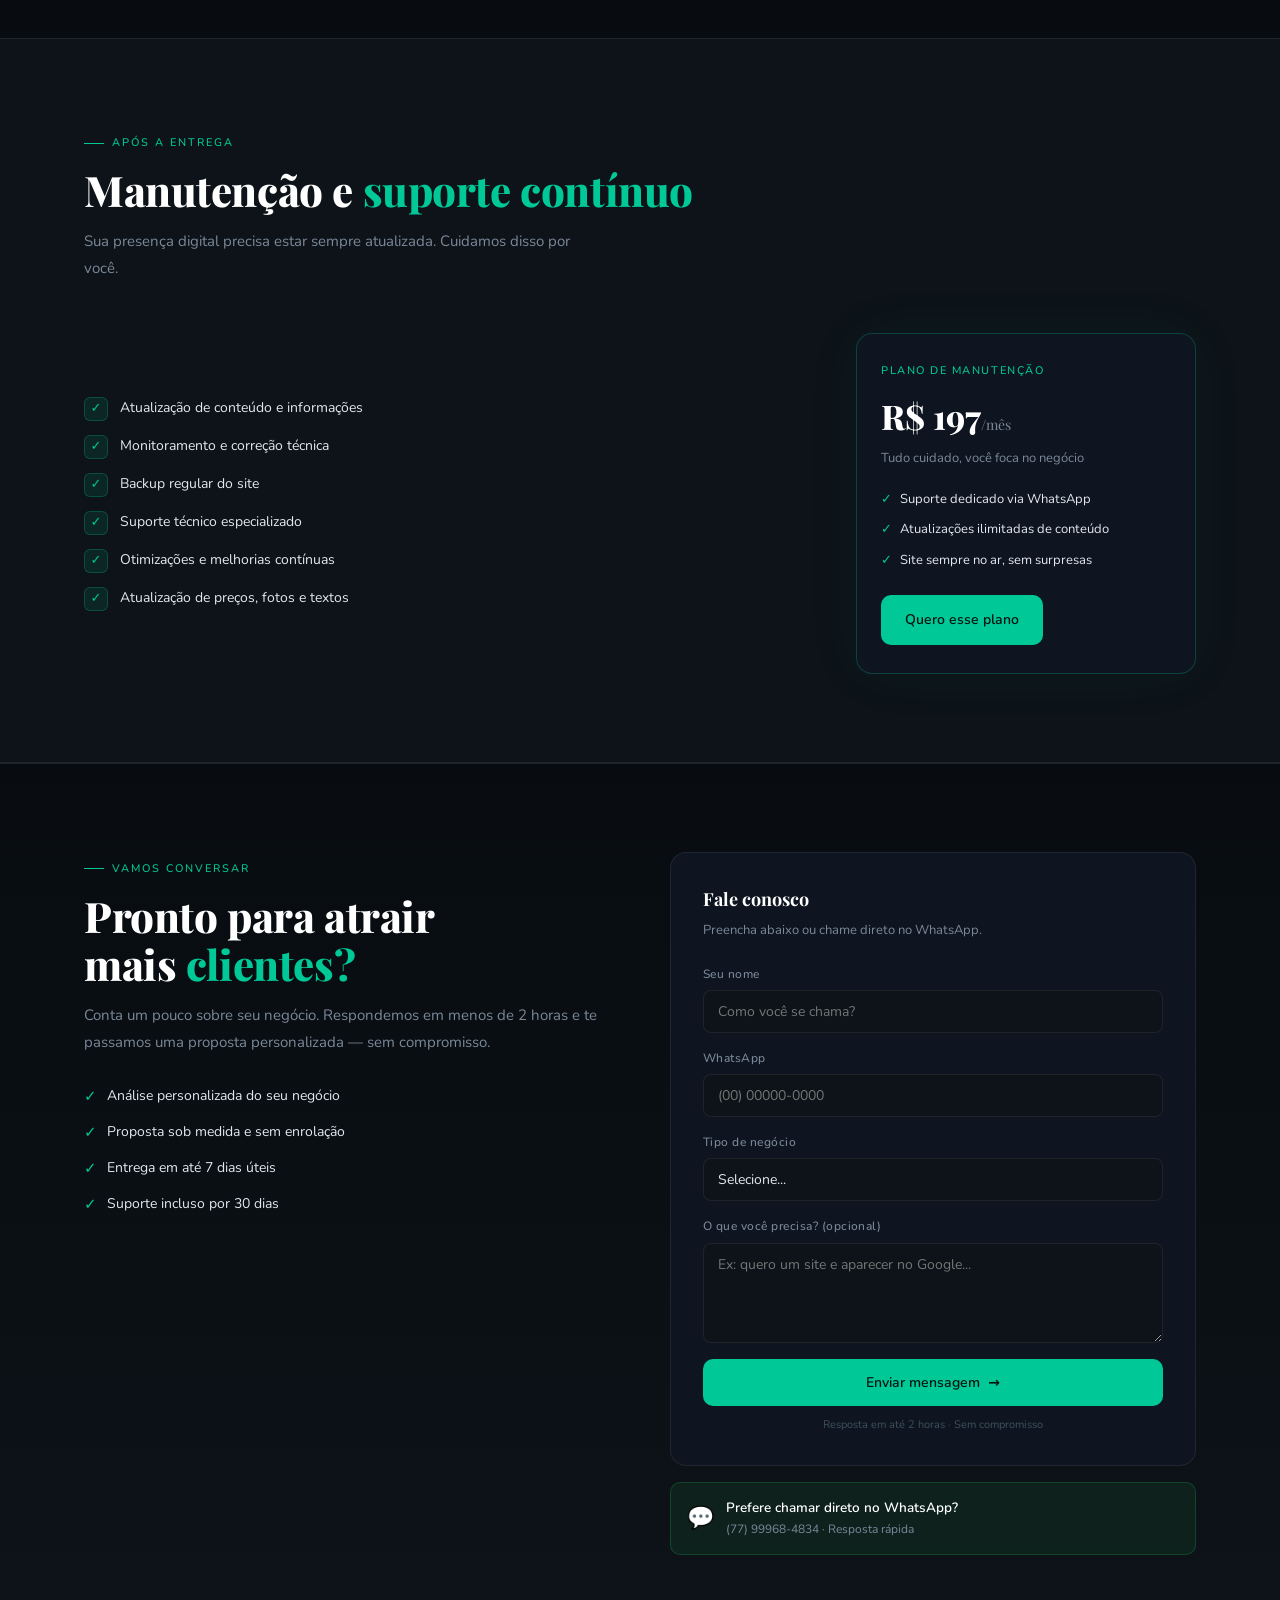
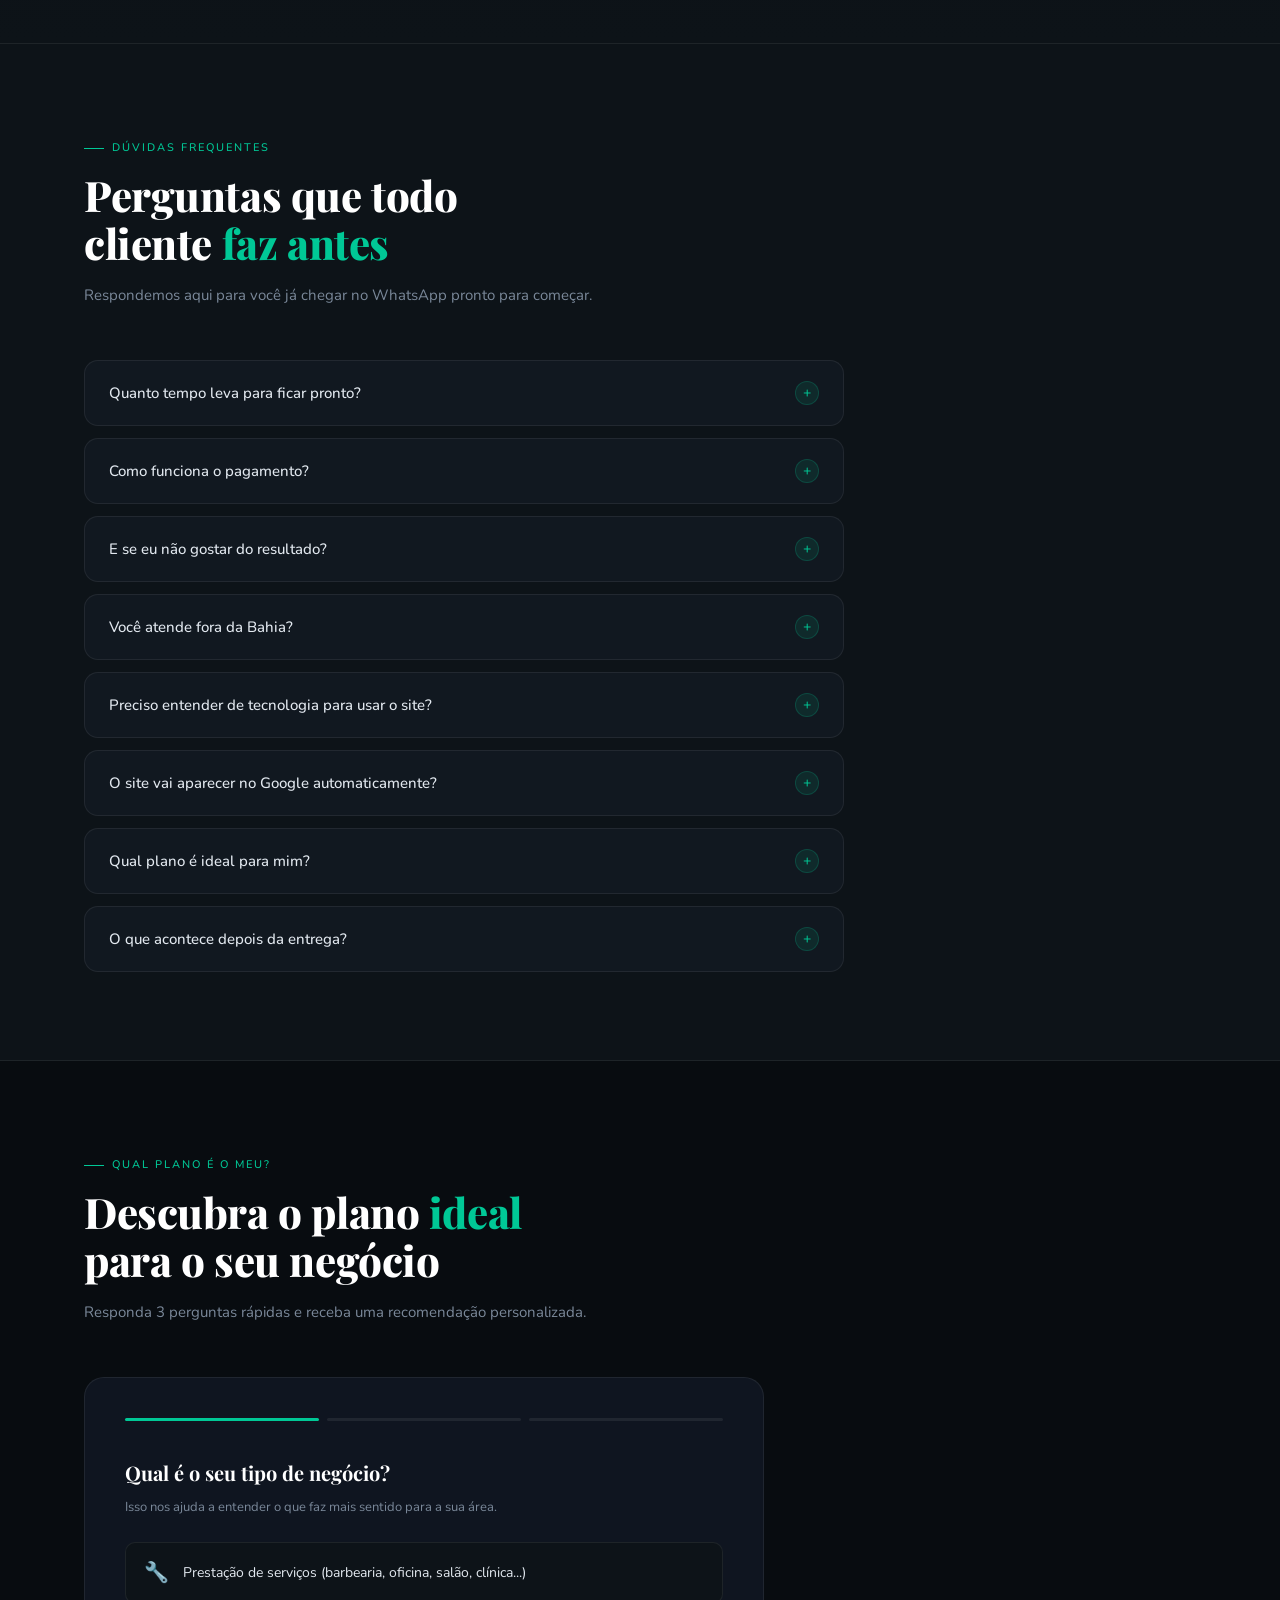
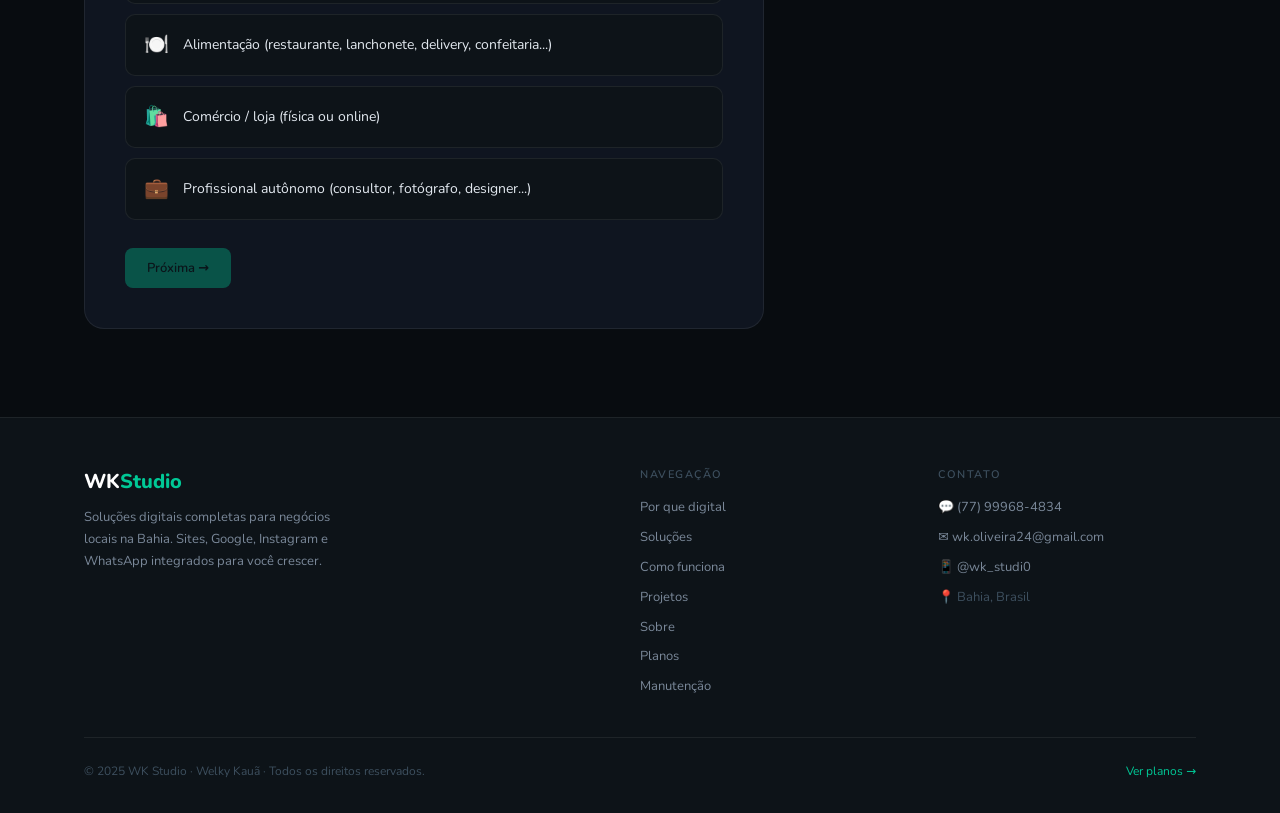
==== commit 96810ae6: "update body" ====
--- a/index.html
+++ b/index.html
@@ -1,915 +1,1400 @@
-<!doctype html>
+<!DOCTYPE html>
 <html lang="pt-BR">
-  <head>
-    <meta charset="UTF-8" />
-    <meta name="viewport" content="width=device-width, initial-scale=1.0" />
-    <title>WK Studio — Soluções Digitais para Negócios Locais</title>
-    <meta
-      name="description"
-      content="A WK Studio desenvolve soluções digitais completas para empresas locais: sites profissionais, presença no Google, Instagram e WhatsApp integrados."
-    />
-
-    <link
-      rel="icon"
-      type="image/svg+xml"
-      href="data:image/svg+xml,<svg xmlns='http://www.w3.org/2000/svg' viewBox='0 0 100 100'><rect width='100' height='100' rx='16' fill='%230B0B0B'/><text y='72' x='8' font-size='62' font-family='Georgia,serif' font-weight='700' fill='%23C6A85A'>W</text></svg>"
-    />
-    <meta name="theme-color" content="#0B0B0B" />
-
-    <meta property="og:type" content="website" />
-    <meta property="og:url" content="https://wkstudio.com.br/" />
-    <meta
-      property="og:title"
-      content="WK Studio — Soluções Digitais para Negócios Locais"
-    />
-    <meta
-      property="og:description"
-      content="Criamos presença digital completa para empresas locais: site, Google, Instagram e WhatsApp — soluções integradas para o crescimento do seu negócio."
-    />
-    <meta property="og:image" content="https://wkstudio.com.br/og-image.jpg" />
-    <meta property="og:image:width" content="1200" />
-    <meta property="og:image:height" content="630" />
-    <meta property="og:locale" content="pt_BR" />
-    <meta property="og:site_name" content="WK Studio — Welky Kauã" />
-
-    <meta name="twitter:card" content="summary_large_image" />
-    <meta
-      name="twitter:title"
-      content="WK Studio — Soluções Digitais para Negócios Locais"
-    />
-    <meta
-      name="twitter:description"
-      content="Criamos presença digital completa para empresas locais: site, Google, Instagram e WhatsApp — soluções integradas para o crescimento do seu negócio."
-    />
-    <meta name="twitter:image" content="https://wkstudio.com.br/og-image.jpg" />
-
-    <link rel="preconnect" href="https://fonts.googleapis.com" />
-    <link rel="preconnect" href="https://fonts.gstatic.com" crossorigin />
-    <link
-      href="https://fonts.googleapis.com/css2?family=Cormorant+Garamond:wght@400;600;700&family=DM+Sans:wght@300;400;500;600&display=swap"
-      rel="stylesheet"
-    />
-    <link rel="stylesheet" href="style.css" />
-  </head>
-  <body>
-    <!-- NAVBAR -->
-    <header class="navbar" id="navbar">
-      <div class="container nav-inner">
-        <a href="#hero" class="logo">WK<span>Studio</span></a>
-        <nav class="nav-links">
-          <a href="#contexto">Contexto</a>
+<head>
+<meta charset="UTF-8">
+<meta name="viewport" content="width=device-width, initial-scale=1.0">
+<title>WK Studio — Presença Digital para Negócios Locais na Bahia | Do Google ao WhatsApp</title>
+<meta name="description" content="Do Google ao WhatsApp: criamos presença digital completa para negócios locais na Bahia. Sites, Google Meu Negócio, Instagram e WhatsApp em 7 dias. WK Studio — Welky Kauã.">
+<meta property="og:title" content="WK Studio — Presença Digital Completa para Negócios na Bahia">
+<meta property="og:description" content="Do Google ao WhatsApp: presença digital completa para negócios locais na Bahia. Entrega em 7 dias.">
+<meta property="og:type" content="website">
+<meta name="theme-color" content="#080c10">
+<link rel="preconnect" href="https://fonts.googleapis.com">
+<link rel="preconnect" href="https://fonts.gstatic.com" crossorigin>
+<link href="https://fonts.googleapis.com/css2?family=Playfair+Display:ital,wght@0,700;0,800;0,900;1,700;1,800&family=Nunito:ital,wght@0,300;0,400;0,500;0,600;0,700;1,400&display=swap" rel="stylesheet">
+
+<style>
+/* ══════════════════════════════
+   RESET & ROOT
+══════════════════════════════ */
+*, *::before, *::after { box-sizing: border-box; margin: 0; padding: 0; }
+html { scroll-behavior: smooth; font-size: 16px; }
+
+:root {
+  --bg:        #080c10;
+  --bg2:       #0d1318;
+  --bg3:       #111820;
+  --card:      #0f1520;
+  --border:    rgba(255,255,255,0.07);
+  --accent:    #00c896;
+  --accent-d:  #00a07a;
+  --blue:      #00a8ff;
+  --text:      #e2e8ef;
+  --muted:     #7a8899;
+  --dim:       #3d4f5e;
+  --ff-d:      'Playfair Display', Georgia, serif;
+  --ff-b:      'Nunito', system-ui, sans-serif;
+  --radius:    14px;
+  --max:       1160px;
+}
+
+body {
+  background: var(--bg);
+  color: var(--text);
+  font-family: var(--ff-b);
+  overflow-x: hidden;
+  line-height: 1.6;
+}
+
+/* ── background grid ── */
+body::before {
+  content:'';
+  position:fixed; inset:0;
+  background-image:
+    linear-gradient(rgba(0,200,150,.025) 1px, transparent 1px),
+    linear-gradient(90deg, rgba(0,200,150,.025) 1px, transparent 1px);
+  background-size: 52px 52px;
+  pointer-events:none; z-index:0;
+}
+
+/* ── orbs ── */
+.orb { position:fixed; border-radius:50%; filter:blur(130px); pointer-events:none; z-index:0; }
+.orb-1 { width:700px; height:700px; background:rgba(0,200,150,.055); top:-250px; left:-200px; }
+.orb-2 { width:600px; height:600px; background:rgba(0,168,255,.045); bottom:-200px; right:-150px; }
+
+a { color:inherit; text-decoration:none; }
+img { display:block; max-width:100%; }
+
+.container { max-width: var(--max); margin:0 auto; padding:0 24px; position:relative; z-index:1; }
+
+/* ══════════════════════════════
+   NAV
+══════════════════════════════ */
+nav {
+  position: fixed; top:0; left:0; right:0;
+  z-index: 90;
+  backdrop-filter: blur(16px);
+  background: rgba(8,12,16,.82);
+  border-bottom: 1px solid var(--border);
+  height: 62px;
+  display: flex; align-items: center;
+}
+.nav-inner {
+  width:100%; max-width:var(--max); margin:0 auto; padding:0 24px;
+  display:flex; align-items:center; justify-content:space-between; gap:24px;
+}
+.nav-logo {
+  font-family: var(--ff-b);
+  font-weight: 800;
+  font-size: 18px;
+  letter-spacing: -0.02em;
+  color: #fff;
+}
+.nav-logo span { color: var(--accent); }
+.nav-links { display:flex; align-items:center; gap:28px; }
+.nav-links a {
+  font-size: 13px;
+  color: var(--muted);
+  transition: color .2s;
+  font-weight: 500;
+}
+.nav-links a:hover { color: var(--text); }
+.nav-cta {
+  font-size: 13px; font-weight: 600;
+  padding: 9px 18px;
+  background: var(--accent);
+  color: #041410;
+  border-radius: 8px;
+  transition: opacity .2s;
+}
+.nav-cta:hover { opacity:.88; }
+.nav-mobile { display:none; }
+@media (max-width: 720px) {
+  .nav-links { display:none; }
+  .nav-mobile { display:flex; align-items:center; gap:12px; }
+  .nav-mobile .nav-cta { font-size:12px; padding:8px 14px; }
+}
+
+/* ══════════════════════════════
+   HERO
+══════════════════════════════ */
+#hero {
+  padding: 152px 24px 100px;
+  max-width: var(--max); margin:0 auto;
+  position:relative; z-index:1;
+}
+.hero-eyebrow {
+  display:inline-flex; align-items:center; gap:8px;
+  font-size:11px; font-weight:500; letter-spacing:.18em; text-transform:uppercase;
+  color: var(--accent); margin-bottom:20px;
+}
+.hero-eyebrow::before { content:''; display:block; width:24px; height:1px; background:var(--accent); }
+
+h1 {
+  font-family: var(--ff-d);
+  font-size: clamp(36px, 6vw, 68px);
+  font-weight: 800;
+  line-height: 1.1;
+  letter-spacing: -0.01em;
+  color: #fff;
+  margin-bottom: 24px;
+  max-width: 800px;
+}
+h1 span { color: var(--accent); }
+h1 em { font-style:normal; color: var(--blue); }
+
+.hero-sub {
+  font-size: 17px;
+  color: var(--muted);
+  max-width: 560px;
+  line-height: 1.75;
+  margin-bottom: 36px;
+}
+
+.hero-btns { display:flex; flex-wrap:wrap; gap:12px; margin-bottom:56px; }
+.btn-primary {
+  display:inline-flex; align-items:center; gap:8px;
+  padding:14px 24px; background:var(--accent); color:#041410;
+  font-weight:600; font-size:14px; border-radius:10px;
+  transition: opacity .2s, transform .15s;
+}
+.btn-primary:hover { opacity:.9; transform:scale(.99); }
+.btn-ghost {
+  display:inline-flex; align-items:center; gap:8px;
+  padding:14px 24px;
+  border: 1px solid var(--border);
+  color: var(--text); font-size:14px; font-weight:500;
+  border-radius:10px; transition: border-color .2s, background .2s;
+}
+.btn-ghost:hover { border-color:rgba(255,255,255,.18); background:rgba(255,255,255,.04); }
+
+.hero-stats { display:flex; flex-wrap:wrap; gap:32px; }
+.stat-item { display:flex; flex-direction:column; gap:2px; }
+.stat-num {
+  font-family:var(--ff-b); font-size:28px; font-weight:800;
+  color:#fff; letter-spacing:-0.03em;
+}
+.stat-num span { color:var(--accent); }
+.stat-label { font-size:12px; color:var(--muted); }
+
+/* ══════════════════════════════
+   SECTION TITLES
+══════════════════════════════ */
+.s-eyebrow {
+  display:inline-flex; align-items:center; gap:8px;
+  font-size:11px; font-weight:500; letter-spacing:.18em; text-transform:uppercase;
+  color:var(--accent); margin-bottom:14px;
+}
+.s-eyebrow::before { content:''; display:block; width:20px; height:1px; background:var(--accent); }
+
+h2 {
+  font-family: var(--ff-d);
+  font-size: clamp(26px, 4vw, 42px);
+  font-weight: 800;
+  line-height: 1.15;
+  letter-spacing: -0.01em;
+  color: #fff;
+  margin-bottom: 14px;
+}
+h2 span { color: var(--accent); }
+
+.s-sub {
+  font-size: 15px; color: var(--muted); line-height:1.75;
+  max-width: 520px; margin-bottom: 52px;
+}
+
+section { padding: 88px 0; position:relative; z-index:1; }
+
+/* ══════════════════════════════
+   CONTEXTO
+══════════════════════════════ */
+#contexto { background: var(--bg2); border-top:1px solid var(--border); border-bottom:1px solid var(--border); }
+
+.context-grid { display:grid; grid-template-columns:repeat(2,1fr); gap:20px; }
+@media (max-width:640px) { .context-grid { grid-template-columns:1fr; } }
+
+.context-card {
+  background: var(--bg3);
+  border: 1px solid var(--border);
+  border-radius: var(--radius);
+  padding: 28px 24px;
+  opacity:0; transform:translateY(20px);
+  animation: fadeUp .5s ease forwards;
+}
+.context-card:nth-child(1){ animation-delay:.1s; }
+.context-card:nth-child(2){ animation-delay:.18s; }
+.context-card:nth-child(3){ animation-delay:.26s; }
+.context-card:nth-child(4){ animation-delay:.34s; }
+
+.context-icon { font-size:22px; margin-bottom:14px; }
+.context-card h3 { font-family:var(--ff-b); font-size:15px; font-weight:700; color:#fff; margin-bottom:8px; }
+.context-card p { font-size:13.5px; color:var(--muted); line-height:1.7; }
+
+/* ══════════════════════════════
+   SERVIÇOS (cards)
+══════════════════════════════ */
+.serv-grid {
+  display:grid; grid-template-columns:repeat(3,1fr); gap:20px;
+}
+@media (max-width:900px){ .serv-grid { grid-template-columns:repeat(2,1fr); } }
+@media (max-width:560px){ .serv-grid { grid-template-columns:1fr; } }
+
+.serv-card {
+  position:relative;
+  background: var(--card);
+  border: 1px solid var(--border);
+  border-radius: 16px;
+  padding: 28px 24px 24px;
+  cursor:pointer;
+  transition: transform .3s cubic-bezier(.22,.68,0,1.2), border-color .3s, box-shadow .3s;
+  overflow:hidden;
+  opacity:0; transform:translateY(24px);
+  animation: fadeUp .5s ease forwards;
+}
+.serv-card:nth-child(1){ animation-delay:.05s; }
+.serv-card:nth-child(2){ animation-delay:.10s; }
+.serv-card:nth-child(3){ animation-delay:.15s; }
+.serv-card:nth-child(4){ animation-delay:.20s; }
+.serv-card:nth-child(5){ animation-delay:.25s; }
+.serv-card:nth-child(6){ animation-delay:.30s; }
+.serv-card:nth-child(7){ animation-delay:.35s; }
+.serv-card:nth-child(8){ animation-delay:.40s; }
+.serv-card:nth-child(9){ animation-delay:.45s; }
+.serv-card:nth-child(10){ animation-delay:.50s; }
+.serv-card:nth-child(11){ animation-delay:.55s; }
+
+.serv-card::before {
+  content:''; position:absolute; inset:0; border-radius:16px;
+  background:radial-gradient(ellipse at top left, rgba(0,200,150,.08) 0%, transparent 60%);
+  opacity:0; transition:opacity .35s;
+}
+.serv-card:hover { transform:translateY(-6px); border-color:rgba(0,200,150,.28); box-shadow:0 0 0 1px rgba(0,200,150,.14), 0 20px 60px rgba(0,0,0,.5); }
+.serv-card:hover::before { opacity:1; }
+
+.serv-num { position:absolute; top:20px; right:20px; font-family:var(--ff-b); font-size:11px; font-weight:700; color:var(--dim); }
+.serv-icon { width:48px; height:48px; border-radius:12px; background:rgba(0,200,150,.08); border:1px solid rgba(0,200,150,.15); display:flex; align-items:center; justify-content:center; font-size:22px; margin-bottom:18px; transition:background .3s; }
+.serv-card:hover .serv-icon { background:rgba(0,200,150,.15); border-color:rgba(0,200,150,.32); }
+.serv-name { font-family:var(--ff-b); font-size:16px; font-weight:700; color:#fff; margin-bottom:4px; }
+.serv-tag { font-size:12px; color:var(--accent); font-weight:500; margin-bottom:12px; }
+.serv-desc { font-size:13px; color:var(--muted); line-height:1.65; margin-bottom:16px; }
+.serv-bullets { list-style:none; display:flex; flex-direction:column; gap:6px; margin-bottom:20px; }
+.serv-bullets li { font-size:12.5px; color:#9db3c4; display:flex; align-items:flex-start; gap:8px; line-height:1.5; }
+.serv-bullets li::before { content:'✦'; color:var(--accent); font-size:8px; flex-shrink:0; margin-top:4px; opacity:.7; }
+.btn-ver {
+  display:inline-flex; align-items:center; gap:6px;
+  font-size:12px; font-weight:500; color:var(--accent);
+  background:rgba(0,200,150,.08); border:1px solid rgba(0,200,150,.2);
+  border-radius:8px; padding:8px 14px; cursor:pointer;
+  transition:background .2s, gap .2s; font-family:var(--ff-b);
+}
+.btn-ver:hover { background:rgba(0,200,150,.16); gap:10px; }
+
+/* ══════════════════════════════
+   PROCESSO
+══════════════════════════════ */
+#processo { background:var(--bg2); border-top:1px solid var(--border); border-bottom:1px solid var(--border); }
+.processo-grid { display:grid; grid-template-columns:repeat(4,1fr); gap:24px; }
+@media (max-width:800px){ .processo-grid { grid-template-columns:repeat(2,1fr); } }
+@media (max-width:480px){ .processo-grid { grid-template-columns:1fr; } }
+
+.proc-card { padding:28px 24px; border:1px solid var(--border); border-radius:var(--radius); background:var(--bg3); position:relative; }
+.proc-num { font-family:var(--ff-b); font-size:42px; font-weight:800; color:rgba(0,200,150,.1); line-height:1; margin-bottom:16px; }
+.proc-card h3 { font-family:var(--ff-b); font-size:15px; font-weight:700; color:#fff; margin-bottom:8px; }
+.proc-card p { font-size:13.5px; color:var(--muted); line-height:1.7; }
+
+/* ══════════════════════════════
+   PROJETOS
+══════════════════════════════ */
+.proj-grid { display:grid; grid-template-columns:repeat(2,1fr); gap:24px; }
+@media (max-width:640px){ .proj-grid { grid-template-columns:1fr; } }
+
+.proj-card {
+  border:1px solid var(--border); border-radius:16px; overflow:hidden;
+  background:var(--card);
+  transition: border-color .3s, transform .3s;
+}
+.proj-card:hover { border-color:rgba(0,200,150,.25); transform:translateY(-4px); }
+.proj-img { width:100%; height:220px; object-fit:cover; }
+.proj-body { padding:24px; }
+.proj-cat { font-size:11px; font-weight:500; letter-spacing:.14em; text-transform:uppercase; color:var(--accent); margin-bottom:8px; }
+.proj-card h3 { font-family:var(--ff-d); font-size:18px; font-weight:700; color:#fff; margin-bottom:8px; }
+.proj-card p { font-size:13.5px; color:var(--muted); line-height:1.7; margin-bottom:16px; }
+.proj-tags { display:flex; flex-wrap:wrap; gap:6px; margin-bottom:16px; }
+.proj-tag { font-size:11px; padding:4px 10px; border-radius:6px; background:rgba(0,200,150,.08); border:1px solid rgba(0,200,150,.18); color:var(--accent); }
+.proj-result {
+  background:rgba(0,200,150,.06); border:1px solid rgba(0,200,150,.14);
+  border-radius:8px; padding:12px 14px; margin-bottom:16px;
+  display:flex; align-items:center; gap:10px;
+}
+.proj-result-num { font-family:var(--ff-d); font-size:22px; font-weight:800; color:var(--accent); }
+.proj-result-label { font-size:12px; color:var(--muted); line-height:1.4; }
+.btn-proj {
+  display:inline-flex; align-items:center; gap:6px;
+  font-size:12px; font-weight:500; color:var(--accent);
+  border:1px solid rgba(0,200,150,.25); border-radius:8px; padding:8px 14px;
+  transition: background .2s;
+}
+.btn-proj:hover { background:rgba(0,200,150,.08); }
+
+/* ══════════════════════════════
+   SOBRE
+══════════════════════════════ */
+#sobre { background:var(--bg2); border-top:1px solid var(--border); border-bottom:1px solid var(--border); }
+.sobre-inner { display:grid; grid-template-columns:1fr 1fr; gap:60px; align-items:center; }
+@media (max-width:720px){ .sobre-inner { grid-template-columns:1fr; } }
+
+.sobre-avatar-wrap { display:flex; justify-content:center; }
+.sobre-avatar {
+  width:220px; height:220px; border-radius:50%;
+  border:2px solid rgba(0,200,150,.3);
+  background:var(--bg3);
+  display:flex; align-items:center; justify-content:center;
+  font-size:80px;
+  box-shadow:0 0 60px rgba(0,200,150,.1);
+}
+.sobre-text .s-eyebrow { margin-bottom:12px; }
+.sobre-text h2 { margin-bottom:12px; }
+.sobre-text p { font-size:15px; color:var(--muted); line-height:1.8; margin-bottom:16px; }
+.sobre-badges { display:flex; flex-wrap:wrap; gap:8px; }
+.sobre-badge { font-size:12px; padding:6px 12px; border-radius:8px; background:rgba(255,255,255,.05); border:1px solid var(--border); color:var(--text); }
+
+/* ══════════════════════════════
+   DEPOIMENTOS
+══════════════════════════════ */
+.dep-grid { display:grid; grid-template-columns:repeat(2,1fr); gap:20px; }
+@media (max-width:600px){ .dep-grid { grid-template-columns:1fr; } }
+
+.dep-card {
+  background:var(--card); border:1px solid var(--border); border-radius:var(--radius);
+  padding:28px 24px;
+}
+.dep-stars { color:#f5c842; font-size:14px; margin-bottom:14px; letter-spacing:2px; }
+.dep-text { font-size:14px; color:var(--text); line-height:1.75; margin-bottom:18px; font-style:italic; }
+.dep-author { display:flex; align-items:center; gap:12px; }
+.dep-avatar { width:40px; height:40px; border-radius:50%; background:rgba(0,200,150,.1); border:1px solid rgba(0,200,150,.2); display:flex; align-items:center; justify-content:center; font-size:18px; }
+.dep-name { font-size:13px; font-weight:600; color:#fff; }
+.dep-role { font-size:12px; color:var(--muted); }
+
+/* ══════════════════════════════
+   MANUTENÇÃO
+══════════════════════════════ */
+#manutencao { background:var(--bg2); border-top:1px solid var(--border); border-bottom:1px solid var(--border); }
+.man-inner { display:grid; grid-template-columns:1fr 340px; gap:48px; align-items:center; }
+@media (max-width:760px){ .man-inner { grid-template-columns:1fr; } }
+
+.man-list { display:flex; flex-direction:column; gap:14px; }
+.man-item { display:flex; align-items:center; gap:12px; font-size:14px; color:var(--text); }
+.man-check { width:24px; height:24px; border-radius:6px; background:rgba(0,200,150,.1); border:1px solid rgba(0,200,150,.25); display:flex; align-items:center; justify-content:center; color:var(--accent); font-size:13px; flex-shrink:0; }
+
+.man-plan {
+  background:var(--card); border:1px solid rgba(0,200,150,.25);
+  border-radius:16px; padding:28px 24px;
+  box-shadow:0 0 60px rgba(0,200,150,.05);
+}
+.man-plan-label { font-size:11px; font-weight:500; letter-spacing:.14em; text-transform:uppercase; color:var(--accent); margin-bottom:10px; }
+.man-plan-price { font-family:var(--ff-d); font-size:34px; font-weight:800; color:#fff; margin-bottom:4px; }
+.man-plan-price small { font-size:14px; font-weight:400; color:var(--muted); }
+.man-plan-sub { font-size:13px; color:var(--muted); margin-bottom:20px; }
+.man-plan-items { display:flex; flex-direction:column; gap:10px; margin-bottom:24px; }
+.man-plan-item { font-size:13px; color:var(--text); display:flex; gap:8px; align-items:flex-start; }
+.man-plan-item::before { content:'✓'; color:var(--accent); font-weight:700; flex-shrink:0; }
+
+/* ══════════════════════════════
+   CONTATO
+══════════════════════════════ */
+#contato {
+  background: linear-gradient(180deg, var(--bg) 0%, var(--bg2) 100%);
+  border-top:1px solid var(--border);
+}
+.contato-inner { display:grid; grid-template-columns:1fr 1fr; gap:60px; align-items:start; }
+@media (max-width:760px){ .contato-inner { grid-template-columns:1fr; } }
+
+.contato-left h2 { margin-bottom:14px; }
+.contato-left p { font-size:15px; color:var(--muted); line-height:1.8; margin-bottom:28px; }
+.contato-perks { display:flex; flex-direction:column; gap:12px; }
+.contato-perk { display:flex; align-items:center; gap:10px; font-size:14px; color:var(--text); }
+.contato-perk::before { content:'✓'; color:var(--accent); font-weight:700; flex-shrink:0; font-size:15px; }
+
+.contato-form { background:var(--card); border:1px solid var(--border); border-radius:16px; padding:32px; }
+.form-title { font-family:var(--ff-d); font-size:18px; font-weight:700; color:#fff; margin-bottom:6px; }
+.form-sub { font-size:13px; color:var(--muted); margin-bottom:24px; }
+.form-group { display:flex; flex-direction:column; gap:6px; margin-bottom:16px; }
+.form-label { font-size:12px; font-weight:500; color:var(--muted); letter-spacing:.04em; }
+.form-input, .form-select, .form-textarea {
+  background:var(--bg2); border:1px solid var(--border); border-radius:8px;
+  padding:11px 14px; font-size:14px; color:var(--text); font-family:var(--ff-b);
+  transition:border-color .2s; outline:none; width:100%;
+}
+.form-input:focus, .form-select:focus, .form-textarea:focus { border-color:rgba(0,200,150,.4); }
+.form-select { appearance:none; cursor:pointer; }
+.form-textarea { resize:vertical; min-height:100px; }
+.form-btn {
+  width:100%; padding:14px; background:var(--accent); color:#041410;
+  border:none; border-radius:10px; font-size:14px; font-weight:600;
+  font-family:var(--ff-b); cursor:pointer; transition:opacity .2s;
+  display:flex; align-items:center; justify-content:center; gap:8px;
+}
+.form-btn:hover { opacity:.88; }
+.form-note { font-size:11px; color:var(--dim); text-align:center; margin-top:10px; }
+
+.whatsapp-direct {
+  display:flex; align-items:center; gap:12px;
+  background:rgba(37,211,102,.08); border:1px solid rgba(37,211,102,.2);
+  border-radius:10px; padding:14px 16px; margin-top:16px;
+  color:var(--text); font-size:13px; transition:background .2s;
+}
+.whatsapp-direct:hover { background:rgba(37,211,102,.14); }
+.wa-icon { font-size:22px; flex-shrink:0; }
+.wa-text strong { display:block; font-weight:600; color:#fff; font-size:13.5px; }
+.wa-text span { color:var(--muted); font-size:12px; }
+
+/* ══════════════════════════════
+   FOOTER
+══════════════════════════════ */
+footer {
+  background:var(--bg2); border-top:1px solid var(--border);
+  padding:48px 0 32px;
+  position:relative; z-index:1;
+}
+.footer-inner { display:grid; grid-template-columns:2fr 1fr 1fr; gap:40px; margin-bottom:40px; }
+@media (max-width:640px){ .footer-inner { grid-template-columns:1fr; } }
+
+.footer-brand-name { font-family:var(--ff-b); font-size:20px; font-weight:800; color:#fff; margin-bottom:8px; }
+.footer-brand-name span { color:var(--accent); }
+.footer-brand-desc { font-size:13px; color:var(--muted); line-height:1.7; max-width:280px; }
+.footer-col-title { font-size:11px; font-weight:600; letter-spacing:.14em; text-transform:uppercase; color:var(--dim); margin-bottom:14px; }
+.footer-links { display:flex; flex-direction:column; gap:9px; }
+.footer-links a { font-size:13px; color:var(--muted); transition:color .2s; }
+.footer-links a:hover { color:var(--accent); }
+.footer-bottom { border-top:1px solid var(--border); padding-top:24px; display:flex; align-items:center; justify-content:space-between; flex-wrap:wrap; gap:8px; }
+.footer-copy { font-size:12px; color:var(--dim); }
+
+/* ══════════════════════════════
+   MODAL
+══════════════════════════════ */
+.modal-overlay {
+  position:fixed; inset:0; background:rgba(0,0,0,.8); backdrop-filter:blur(6px);
+  z-index:100; display:flex; align-items:center; justify-content:center; padding:24px;
+  opacity:0; pointer-events:none; transition:opacity .25s;
+}
+.modal-overlay.open { opacity:1; pointer-events:all; }
+.modal {
+  background:var(--bg2); border:1px solid rgba(255,255,255,.1);
+  border-radius:20px; max-width:560px; width:100%; padding:36px;
+  position:relative;
+  transform:translateY(20px) scale(.97);
+  transition:transform .3s cubic-bezier(.22,.68,0,1.2);
+  max-height:90vh; overflow-y:auto;
+}
+.modal-overlay.open .modal { transform:translateY(0) scale(1); }
+.modal-close {
+  position:absolute; top:16px; right:16px;
+  width:32px; height:32px; background:rgba(255,255,255,.06);
+  border:1px solid var(--border); border-radius:8px;
+  display:flex; align-items:center; justify-content:center;
+  cursor:pointer; color:var(--muted); font-size:16px; transition:background .2s, color .2s;
+}
+.modal-close:hover { background:rgba(255,255,255,.12); color:var(--text); }
+.modal-icon { width:56px; height:56px; border-radius:14px; background:rgba(0,200,150,.1); border:1px solid rgba(0,200,150,.2); display:flex; align-items:center; justify-content:center; font-size:26px; margin-bottom:18px; }
+.modal-name { font-family:var(--ff-d); font-size:22px; font-weight:800; color:#fff; margin-bottom:4px; letter-spacing:-0.02em; }
+.modal-tagline { font-size:13px; color:var(--accent); margin-bottom:18px; font-weight:500; }
+.modal-desc { font-size:14px; color:var(--muted); line-height:1.75; margin-bottom:22px; border-bottom:1px solid var(--border); padding-bottom:22px; }
+.modal-section-title { font-size:11px; font-weight:600; letter-spacing:.14em; text-transform:uppercase; color:var(--dim); margin-bottom:12px; }
+.modal-included { list-style:none; display:flex; flex-direction:column; gap:9px; margin-bottom:22px; }
+.modal-included li { font-size:13.5px; color:var(--text); display:flex; align-items:flex-start; gap:10px; line-height:1.5; }
+.modal-included li::before { content:'✓'; color:var(--accent); font-weight:700; font-size:13px; flex-shrink:0; margin-top:1px; }
+.modal-meta { display:flex; gap:10px; flex-wrap:wrap; margin-bottom:22px; }
+.modal-tag { font-size:12px; padding:6px 12px; border-radius:8px; font-weight:500; }
+.mt-prazo { background:rgba(0,168,255,.1); color:#5bc4ff; border:1px solid rgba(0,168,255,.2); }
+.mt-tipo  { background:rgba(0,200,150,.08); color:var(--accent); border:1px solid rgba(0,200,150,.2); }
+.modal-cta {
+  display:flex; align-items:center; justify-content:center; gap:8px;
+  width:100%; padding:14px; background:var(--accent); color:#041410;
+  border:none; border-radius:10px; font-size:14px; font-weight:600;
+  cursor:pointer; transition:opacity .2s; font-family:var(--ff-b); text-decoration:none;
+}
+.modal-cta:hover { opacity:.88; }
+.modal::-webkit-scrollbar { width:4px; }
+.modal::-webkit-scrollbar-thumb { background:var(--dim); border-radius:4px; }
+
+/* ══════════════════════════════
+   ANIMATIONS
+══════════════════════════════ */
+@keyframes fadeUp {
+  to { opacity:1; transform:translateY(0); }
+}
+
+/* ══════════════════════════════
+   WHATSAPP FLOAT
+══════════════════════════════ */
+.wa-float {
+  position: fixed;
+  bottom: 28px;
+  right: 28px;
+  z-index: 200;
+  display: flex;
+  flex-direction: column;
+  align-items: flex-end;
+  gap: 10px;
+}
+.wa-float-bubble {
+  background: #1dba64;
+  border-radius: 50%;
+  width: 58px;
+  height: 58px;
+  display: flex;
+  align-items: center;
+  justify-content: center;
+  cursor: pointer;
+  box-shadow: 0 4px 24px rgba(29,186,100,.45), 0 2px 8px rgba(0,0,0,.3);
+  transition: transform .25s cubic-bezier(.22,.68,0,1.4), box-shadow .25s;
+  animation: waBounce 3s 2s infinite;
+}
+.wa-float-bubble:hover {
+  transform: scale(1.1);
+  box-shadow: 0 8px 32px rgba(29,186,100,.55), 0 2px 8px rgba(0,0,0,.3);
+}
+.wa-float-bubble svg { width:28px; height:28px; fill:#fff; }
+.wa-float-tip {
+  background: var(--bg2);
+  border: 1px solid var(--border);
+  border-radius: 10px;
+  padding: 10px 14px;
+  font-size: 13px;
+  color: var(--text);
+  white-space: nowrap;
+  box-shadow: 0 4px 20px rgba(0,0,0,.3);
+  animation: fadeIn .3s ease;
+  display: none;
+}
+.wa-float-tip strong { display:block; font-weight:600; color:#fff; font-size:13px; }
+.wa-float-tip span { color:var(--muted); font-size:12px; }
+.wa-float:hover .wa-float-tip { display: block; }
+.wa-float-dot {
+  position: absolute;
+  top: 4px; right: 4px;
+  width: 12px; height: 12px;
+  background: #f5c842;
+  border-radius: 50%;
+  border: 2px solid var(--bg);
+  animation: pulse 2s infinite;
+}
+@keyframes waBounce {
+  0%,100%{ transform:translateY(0); }
+  50%{ transform:translateY(-6px); }
+}
+@keyframes fadeIn { from{opacity:0;transform:translateY(4px)} to{opacity:1;transform:translateY(0)} }
+
+/* ══════════════════════════════
+   FAQ
+══════════════════════════════ */
+#faq { background: var(--bg2); border-top: 1px solid var(--border); border-bottom: 1px solid var(--border); }
+.faq-list { display: flex; flex-direction: column; gap: 12px; max-width: 760px; }
+.faq-item {
+  background: var(--bg3);
+  border: 1px solid var(--border);
+  border-radius: var(--radius);
+  overflow: hidden;
+  transition: border-color .25s;
+}
+.faq-item.open { border-color: rgba(0,200,150,.3); }
+.faq-q {
+  display: flex;
+  align-items: center;
+  justify-content: space-between;
+  gap: 16px;
+  padding: 20px 24px;
+  cursor: pointer;
+  font-size: 15px;
+  font-weight: 500;
+  color: var(--text);
+  user-select: none;
+  transition: color .2s;
+}
+.faq-q:hover { color: #fff; }
+.faq-item.open .faq-q { color: #fff; }
+.faq-icon {
+  width: 24px; height: 24px; border-radius: 50%;
+  background: rgba(0,200,150,.1); border: 1px solid rgba(0,200,150,.2);
+  display: flex; align-items: center; justify-content: center;
+  color: var(--accent); font-size: 14px; flex-shrink: 0;
+  transition: transform .3s, background .25s;
+}
+.faq-item.open .faq-icon { transform: rotate(45deg); background: rgba(0,200,150,.2); }
+.faq-a {
+  max-height: 0;
+  overflow: hidden;
+  transition: max-height .4s cubic-bezier(.4,0,.2,1), padding .3s;
+  font-size: 14px;
+  color: var(--muted);
+  line-height: 1.75;
+  padding: 0 24px;
+}
+.faq-item.open .faq-a { max-height: 300px; padding: 0 24px 20px; }
+
+/* ══════════════════════════════
+   CALCULADORA
+══════════════════════════════ */
+#calculadora { background: var(--bg); }
+.calc-wrap {
+  background: var(--card);
+  border: 1px solid var(--border);
+  border-radius: 20px;
+  padding: 40px;
+  max-width: 680px;
+}
+@media (max-width: 600px) { .calc-wrap { padding: 28px 20px; } }
+
+.calc-progress { display: flex; gap: 8px; margin-bottom: 36px; }
+.calc-prog-step {
+  flex: 1; height: 3px; border-radius: 99px;
+  background: var(--border); transition: background .4s;
+}
+.calc-prog-step.done { background: var(--accent); }
+
+.calc-step { display: none; animation: fadeIn .3s ease; }
+.calc-step.active { display: block; }
+
+.calc-q { font-family: var(--ff-d); font-size: 20px; font-weight: 700; color: #fff; margin-bottom: 8px; }
+.calc-hint { font-size: 13px; color: var(--muted); margin-bottom: 24px; }
+
+.calc-options { display: flex; flex-direction: column; gap: 10px; }
+.calc-opt {
+  display: flex; align-items: center; gap: 14px;
+  padding: 14px 18px;
+  background: var(--bg2); border: 1px solid var(--border);
+  border-radius: 10px; cursor: pointer;
+  transition: border-color .2s, background .2s;
+  font-size: 14px; color: var(--text);
+}
+.calc-opt:hover { border-color: rgba(0,200,150,.3); background: rgba(0,200,150,.04); }
+.calc-opt.selected { border-color: var(--accent); background: rgba(0,200,150,.08); color: #fff; }
+.calc-opt-icon { font-size: 20px; flex-shrink: 0; }
+
+.calc-nav { display: flex; gap: 10px; margin-top: 28px; }
+.calc-btn-back {
+  padding: 11px 20px; border: 1px solid var(--border); border-radius: 8px;
+  font-size: 13px; color: var(--muted); background: transparent;
+  cursor: pointer; font-family: var(--ff-b); transition: border-color .2s, color .2s;
+}
+.calc-btn-back:hover { border-color: rgba(255,255,255,.2); color: var(--text); }
+.calc-btn-next {
+  padding: 11px 22px; background: var(--accent); color: #041410;
+  border: none; border-radius: 8px; font-size: 13px; font-weight: 600;
+  cursor: pointer; font-family: var(--ff-b); transition: opacity .2s;
+}
+.calc-btn-next:hover { opacity: .88; }
+.calc-btn-next:disabled { opacity: .35; cursor: not-allowed; }
+
+/* Resultado */
+.calc-result { display: none; animation: fadeIn .4s ease; }
+.calc-result.show { display: block; }
+.calc-result-badge {
+  display: inline-flex; align-items: center; gap: 8px;
+  font-size: 11px; font-weight: 600; letter-spacing: .12em; text-transform: uppercase;
+  color: var(--accent); margin-bottom: 12px;
+}
+.calc-result-badge::before { content: ''; display: block; width: 18px; height: 1px; background: var(--accent); }
+.calc-result-plan { font-family: var(--ff-d); font-size: 28px; font-weight: 800; color: #fff; margin-bottom: 8px; }
+.calc-result-why { font-size: 14px; color: var(--muted); line-height: 1.75; margin-bottom: 24px; }
+.calc-result-price {
+  display: inline-block;
+  font-family: var(--ff-d); font-size: 32px; font-weight: 800; color: var(--accent);
+  margin-bottom: 20px;
+}
+.calc-result-price small { font-size: 14px; font-weight: 400; color: var(--muted); }
+.calc-result-items { display: flex; flex-direction: column; gap: 8px; margin-bottom: 28px; }
+.calc-result-item { font-size: 13.5px; color: var(--text); display: flex; align-items: flex-start; gap: 9px; }
+.calc-result-item::before { content: '✓'; color: var(--accent); font-weight: 700; flex-shrink: 0; }
+.calc-result-btns { display: flex; gap: 10px; flex-wrap: wrap; }
+.calc-restart { font-size: 12px; color: var(--dim); cursor: pointer; margin-top: 12px; text-decoration: underline; }
+.calc-restart:hover { color: var(--muted); }
+</style>
+</head>
+<body>
+
+<div class="orb orb-1"></div>
+<div class="orb orb-2"></div>
+
+<!-- ══ NAV ══ -->
+<nav>
+  <div class="nav-inner">
+    <a class="nav-logo" href="#hero">WK<span>Studio</span></a>
+    <div class="nav-links">
+      <a href="#contexto">Por que digital</a>
+      <a href="#servicos">Soluções</a>
+      <a href="#projetos">Projetos</a>
+      <a href="#calculadora">Plano ideal</a>
+      <a href="#faq">FAQ</a>
+    </div>
+    <a class="nav-cta" href="https://wa.me/5577999684834?text=Olá!+Vim+pelo+site+e+quero+saber+mais+sobre+os+planos+da+WK+Studio." target="_blank">Fale conosco</a>
+    <div class="nav-mobile">
+      <a class="nav-cta" href="https://wa.me/5577999684834?text=Olá!+Vim+pelo+site+e+quero+saber+mais." target="_blank">Fale conosco</a>
+    </div>
+  </div>
+</nav>
+
+<!-- ══ HERO ══ -->
+<section id="hero" style="padding-top:0">
+  <div id="hero" style="padding:152px 24px 100px; max-width:var(--max); margin:0 auto;">
+    <div class="hero-eyebrow">Agência digital — Bahia</div>
+    <h1>Do Google ao WhatsApp:<br>presença digital completa<br>para negócios locais <span>na Bahia.</span></h1>
+    <p class="hero-sub">Criamos sites profissionais, configuramos sua presença no Google e estruturamos seu Instagram e WhatsApp — tudo integrado, para que clientes te encontrem antes do concorrente.</p>
+    <div class="hero-btns">
+      <a class="btn-primary" href="https://wa.me/5577999684834?text=Olá!+Quero+saber+mais+sobre+os+planos+da+WK+Studio." target="_blank">
+        💬 Quero mais clientes
+      </a>
+      <a class="btn-ghost" href="vendas.html">Ver planos e preços</a>
+      <a class="btn-ghost" href="#servicos">Ver soluções</a>
+    </div>
+    <div class="hero-stats">
+      <div class="stat-item">
+        <div class="stat-num">7<span>dias</span></div>
+        <div class="stat-label">prazo de entrega</div>
+      </div>
+      <div class="stat-item">
+        <div class="stat-num">11<span>+</span></div>
+        <div class="stat-label">soluções digitais</div>
+      </div>
+      <div class="stat-item">
+        <div class="stat-num">100<span>%</span></div>
+        <div class="stat-label">atendimento pessoal</div>
+      </div>
+    </div>
+  </div>
+</section>
+
+<!-- ══ CONTEXTO ══ -->
+<section id="contexto">
+  <div class="container">
+    <div class="s-eyebrow">Por que isso importa</div>
+    <h2>Sem presença digital, seu<br>concorrente leva o cliente</h2>
+    <p class="s-sub">No momento em que alguém pesquisa no Google, a decisão já está sendo tomada. Quem aparece primeiro, vende primeiro.</p>
+    <div class="context-grid">
+      <div class="context-card">
+        <div class="context-icon">🔍</div>
+        <h3>Invisibilidade no Google</h3>
+        <p>Seu concorrente aparece no Google Maps e você não? Cada busca que não te encontra é um cliente que vai para outro. Resolvemos isso em dias.</p>
+      </div>
+      <div class="context-card">
+        <div class="context-icon">📣</div>
+        <h3>Dependência de indicações</h3>
+        <p>Indicação é ótima, mas é imprevisível. Você precisa de um fluxo constante de clientes chegando — não depender da sorte de alguém te recomendar.</p>
+      </div>
+      <div class="context-card">
+        <div class="context-icon">💬</div>
+        <h3>Atendimento bagunçado</h3>
+        <p>Cliente manda WhatsApp e não recebe resposta. Chega na hora errada. Não encontra informações claras. Resultado: desiste antes de comprar.</p>
+      </div>
+      <div class="context-card">
+        <div class="context-icon">👀</div>
+        <h3>Imagem que afasta</h3>
+        <p>Sem site profissional e identidade visual coerente, o cliente compara com um concorrente mais organizado — e escolhe o outro. Primeira impressão é tudo.</p>
+      </div>
+    </div>
+  </div>
+</section>
+
+<!-- ══ SERVIÇOS ══ -->
+<section id="servicos">
+  <div class="container">
+    <div class="s-eyebrow">O que entregamos</div>
+    <h2>Soluções digitais <span>integradas</span></h2>
+    <p class="s-sub">Do site ao agendamento online — tudo que seu negócio precisa para crescer no digital, em um só lugar.</p>
+    <div class="serv-grid" id="serv-grid"></div>
+  </div>
+</section>
+
+<!-- ══ PROCESSO ══ -->
+<section id="processo">
+  <div class="container">
+    <div class="s-eyebrow">Como trabalhamos</div>
+    <h2>Processo claro, entrega <span>rápida</span></h2>
+    <p class="s-sub">Sem enrolação. Cada etapa tem prazo definido e você acompanha tudo em tempo real.</p>
+    <div class="processo-grid">
+      <div class="proc-card">
+        <div class="proc-num">01</div>
+        <h3>Análise inicial</h3>
+        <p>Avaliamos sua presença atual, identificamos o que está faltando e definimos juntos o que vai ser feito — sem promessa vazia.</p>
+      </div>
+      <div class="proc-card">
+        <div class="proc-num">02</div>
+        <h3>Planejamento</h3>
+        <p>Montamos o plano completo: site, Google, identidade visual e estratégia para WhatsApp e Instagram, tudo alinhado ao seu negócio.</p>
+      </div>
+      <div class="proc-card">
+        <div class="proc-num">03</div>
+        <h3>Desenvolvimento</h3>
+        <p>Executamos tudo: site responsivo, perfis otimizados, sistema de comunicação estruturado. Você vê o progresso a cada etapa.</p>
+      </div>
+      <div class="proc-card">
+        <div class="proc-num">04</div>
+        <h3>Entrega e suporte</h3>
+        <p>Colocamos tudo no ar, te ensinamos a usar e ficamos disponíveis para ajustes. Suporte incluso por 30 dias após a entrega.</p>
+      </div>
+    </div>
+  </div>
+</section>
+
+<!-- ══ PROJETOS ══ -->
+<section id="projetos">
+  <div class="container">
+    <div class="s-eyebrow">Casos de sucesso</div>
+    <h2>Resultados <span>reais</span></h2>
+    <p class="s-sub">Projetos entregues, clientes satisfeitos. Confira o que construímos juntos.</p>
+    <div class="proj-grid">
+      <div class="proj-card">
+        <img class="proj-img" src="https://wk-studioooo.vercel.app/mg-automecanica-card.jpg" alt="Site MG Automecânica" loading="lazy">
+        <div class="proj-body">
+          <div class="proj-cat">Oficina Mecânica</div>
+          <h3>MG Automecânica</h3>
+          <p>Oficina especializada em motores e câmbio que conquistou novos clientes com site profissional focado em conversão e WhatsApp integrado para agendamentos.</p>
+          <div class="proj-result">
+            <div class="proj-result-num">3x</div>
+            <div class="proj-result-label">mais contatos pelo WhatsApp<br>após o lançamento do site</div>
+          </div>
+          <div class="proj-tags">
+            <span class="proj-tag">Site</span>
+            <span class="proj-tag">WhatsApp</span>
+            <span class="proj-tag">Google</span>
+          </div>
+          <a class="btn-proj" href="https://mg-automecanicaa.vercel.app/" target="_blank">Ver projeto →</a>
+        </div>
+      </div>
+      <div class="proj-card">
+        <img class="proj-img" src="https://wk-studioooo.vercel.app/doce-sabor-card.jpg" alt="Site Doce Sabor" loading="lazy">
+        <div class="proj-body">
+          <div class="proj-cat">Alimentação</div>
+          <h3>Doce Sabor</h3>
+          <p>Produtora de geleias artesanais que expandiu vendas online com e-commerce completo, carrinho inteligente e integração total com WhatsApp para fechar pedidos.</p>
+          <div class="proj-result">
+            <div class="proj-result-num">+60%</div>
+            <div class="proj-result-label">de alcance nas vendas<br>com o e-commerce</div>
+          </div>
+          <div class="proj-tags">
+            <span class="proj-tag">E-commerce</span>
+            <span class="proj-tag">WhatsApp</span>
+            <span class="proj-tag">Carrinho</span>
+          </div>
+          <a class="btn-proj" href="https://doce-sabor-gamma.vercel.app/" target="_blank">Ver projeto →</a>
+        </div>
+      </div>
+    </div>
+  </div>
+</section>
+
+<!-- ══ SOBRE ══ -->
+<section id="sobre">
+  <div class="container">
+    <div class="sobre-inner">
+      <div class="sobre-avatar-wrap">
+        <div class="sobre-avatar">👨‍💻</div>
+      </div>
+      <div class="sobre-text">
+        <div class="s-eyebrow">Quem está por trás</div>
+        <h2>Oi, sou o <span>Welky</span></h2>
+        <p>Crio sites e presença digital para negócios locais na Bahia. Atendo cada cliente pessoalmente — sem terceirizar, sem bot, sem papo de grande agência.</p>
+        <p>Comecei a WK Studio porque vi que muitos negócios incríveis perdiam clientes todo dia por não terem presença digital profissional. Minha missão é resolver isso rápido e do jeito certo.</p>
+        <p>Se você quer alguém de confiança, que responde rápido e entrega no prazo — é comigo.</p>
+        <div class="sobre-badges">
+          <span class="sobre-badge">📍 Bahia</span>
+          <span class="sobre-badge">⚡ Entrega em 7 dias</span>
+          <span class="sobre-badge">💬 Atendimento direto</span>
+          <span class="sobre-badge">🔒 Suporte incluso</span>
+        </div>
+      </div>
+    </div>
+  </div>
+</section>
+
+<!-- ══ DEPOIMENTOS ══ -->
+<section id="depoimentos">
+  <div class="container">
+    <div class="s-eyebrow">O que dizem os clientes</div>
+    <h2>Quem já está <span>no digital</span></h2>
+    <p class="s-sub">A opinião de quem colocou o negócio na internet com a WK Studio.</p>
+    <div class="dep-grid">
+      <div class="dep-card">
+        <div class="dep-stars">★★★★★</div>
+        <p class="dep-text">"Antes de ter o site, a gente só vendia por indicação. Depois que a WK Studio criou o site e colocou a gente no Google, clientes novos começaram a entrar em contato pelo WhatsApp toda semana."</p>
+        <div class="dep-author">
+          <div class="dep-avatar">🔧</div>
+          <div>
+            <div class="dep-name">MG Automecânica</div>
+            <div class="dep-role">Oficina mecânica — Bahia</div>
+          </div>
+        </div>
+      </div>
+      <div class="dep-card">
+        <div class="dep-stars">★★★★★</div>
+        <p class="dep-text">"O Welky fez tudo certinho, explicou cada etapa e entregou no prazo. O site ficou lindo e profissional. Já recebi elogios dos clientes sobre a aparência da loja online."</p>
+        <div class="dep-author">
+          <div class="dep-avatar">🍓</div>
+          <div>
+            <div class="dep-name">Doce Sabor</div>
+            <div class="dep-role">Geleias artesanais — Bahia</div>
+          </div>
+        </div>
+      </div>
+    </div>
+  </div>
+</section>
+
+<!-- ══ MANUTENÇÃO ══ -->
+<section id="manutencao">
+  <div class="container">
+    <div class="s-eyebrow">Após a entrega</div>
+    <h2>Manutenção e <span>suporte contínuo</span></h2>
+    <p class="s-sub">Sua presença digital precisa estar sempre atualizada. Cuidamos disso por você.</p>
+    <div class="man-inner">
+      <div>
+        <div class="man-list">
+          <div class="man-item"><div class="man-check">✓</div>Atualização de conteúdo e informações</div>
+          <div class="man-item"><div class="man-check">✓</div>Monitoramento e correção técnica</div>
+          <div class="man-item"><div class="man-check">✓</div>Backup regular do site</div>
+          <div class="man-item"><div class="man-check">✓</div>Suporte técnico especializado</div>
+          <div class="man-item"><div class="man-check">✓</div>Otimizações e melhorias contínuas</div>
+          <div class="man-item"><div class="man-check">✓</div>Atualização de preços, fotos e textos</div>
+        </div>
+      </div>
+      <div class="man-plan">
+        <div class="man-plan-label">Plano de Manutenção</div>
+        <div class="man-plan-price">R$ 197<small>/mês</small></div>
+        <div class="man-plan-sub">Tudo cuidado, você foca no negócio</div>
+        <div class="man-plan-items">
+          <div class="man-plan-item">Suporte dedicado via WhatsApp</div>
+          <div class="man-plan-item">Atualizações ilimitadas de conteúdo</div>
+          <div class="man-plan-item">Site sempre no ar, sem surpresas</div>
+        </div>
+        <a class="btn-primary" style="justify-content:center" href="https://wa.me/5577999684834?text=Olá!+Quero+saber+mais+sobre+o+plano+de+manutenção." target="_blank">Quero esse plano</a>
+      </div>
+    </div>
+  </div>
+</section>
+
+<!-- ══ CONTATO ══ -->
+<section id="contato">
+  <div class="container">
+    <div class="contato-inner">
+      <div class="contato-left">
+        <div class="s-eyebrow">Vamos conversar</div>
+        <h2>Pronto para atrair<br>mais <span>clientes?</span></h2>
+        <p>Conta um pouco sobre seu negócio. Respondemos em menos de 2 horas e te passamos uma proposta personalizada — sem compromisso.</p>
+        <div class="contato-perks">
+          <div class="contato-perk">Análise personalizada do seu negócio</div>
+          <div class="contato-perk">Proposta sob medida e sem enrolação</div>
+          <div class="contato-perk">Entrega em até 7 dias úteis</div>
+          <div class="contato-perk">Suporte incluso por 30 dias</div>
+        </div>
+      </div>
+      <div>
+        <div class="contato-form">
+          <div class="form-title">Fale conosco</div>
+          <div class="form-sub">Preencha abaixo ou chame direto no WhatsApp.</div>
+          <div class="form-group">
+            <label class="form-label">Seu nome</label>
+            <input class="form-input" id="f-nome" type="text" placeholder="Como você se chama?">
+          </div>
+          <div class="form-group">
+            <label class="form-label">WhatsApp</label>
+            <input class="form-input" id="f-tel" type="tel" placeholder="(00) 00000-0000">
+          </div>
+          <div class="form-group">
+            <label class="form-label">Tipo de negócio</label>
+            <select class="form-select" id="f-tipo">
+              <option value="">Selecione...</option>
+              <option>Restaurante / Lanchonete</option>
+              <option>Barbearia / Salão</option>
+              <option>Clínica / Consultório</option>
+              <option>Oficina / Auto</option>
+              <option>Comércio / Loja</option>
+              <option>Serviços gerais</option>
+              <option>Outro</option>
+            </select>
+          </div>
+          <div class="form-group">
+            <label class="form-label">O que você precisa? (opcional)</label>
+            <textarea class="form-textarea" id="f-msg" placeholder="Ex: quero um site e aparecer no Google..."></textarea>
+          </div>
+          <button class="form-btn" onclick="enviarWA()">
+            Enviar mensagem <span>→</span>
+          </button>
+          <div class="form-note">Resposta em até 2 horas · Sem compromisso</div>
+        </div>
+        <a class="whatsapp-direct" href="https://wa.me/5577999684834?text=Olá!+Vim+pelo+site+e+quero+saber+mais+sobre+as+soluções+da+WK+Studio." target="_blank">
+          <div class="wa-icon">💬</div>
+          <div class="wa-text">
+            <strong>Prefere chamar direto no WhatsApp?</strong>
+            <span>(77) 99968-4834 · Resposta rápida</span>
+          </div>
+        </a>
+      </div>
+    </div>
+  </div>
+</section>
+
+<!-- ══ FAQ ══ -->
+<section id="faq">
+  <div class="container">
+    <div class="s-eyebrow">Dúvidas frequentes</div>
+    <h2>Perguntas que todo<br>cliente <span>faz antes</span></h2>
+    <p class="s-sub">Respondemos aqui para você já chegar no WhatsApp pronto para começar.</p>
+    <div class="faq-list">
+      <div class="faq-item">
+        <div class="faq-q" onclick="toggleFaq(this)">
+          Quanto tempo leva para ficar pronto?
+          <div class="faq-icon">+</div>
+        </div>
+        <div class="faq-a">Sites são entregues em 7 dias úteis após a aprovação do briefing. Google Meu Negócio leva em média 3 dias. Identidade visual de 5 a 7 dias. Projetos do plano Premium podem levar até 15 dias por conta do volume de entregas. Você acompanha tudo em tempo real pelo WhatsApp.</div>
+      </div>
+      <div class="faq-item">
+        <div class="faq-q" onclick="toggleFaq(this)">
+          Como funciona o pagamento?
+          <div class="faq-icon">+</div>
+        </div>
+        <div class="faq-a">Pagamento único por projeto, sem mensalidade obrigatória. Aceitamos Pix, cartão de crédito (parcelado) e transferência bancária. Geralmente é 50% no início e 50% na entrega, mas isso é conversado caso a caso. O plano de manutenção mensal é opcional e separado.</div>
+      </div>
+      <div class="faq-item">
+        <div class="faq-q" onclick="toggleFaq(this)">
+          E se eu não gostar do resultado?
+          <div class="faq-icon">+</div>
+        </div>
+        <div class="faq-a">Durante o desenvolvimento você acompanha e aprova cada etapa — não entregamos nada sem sua aprovação. Incluímos até 2 rodadas de ajustes no prazo sem custo extra. Se depois da entrega surgir algo que precisa de correção, o suporte de 30 dias cobre isso.</div>
+      </div>
+      <div class="faq-item">
+        <div class="faq-q" onclick="toggleFaq(this)">
+          Você atende fora da Bahia?
+          <div class="faq-icon">+</div>
+        </div>
+        <div class="faq-a">Sim! Atendo clientes em todo o Brasil. Como trabalhamos 100% online, a distância não é obstáculo. O processo todo acontece pelo WhatsApp e as reuniões são por videochamada se necessário. Já atendemos clientes de vários estados.</div>
+      </div>
+      <div class="faq-item">
+        <div class="faq-q" onclick="toggleFaq(this)">
+          Preciso entender de tecnologia para usar o site?
+          <div class="faq-icon">+</div>
+        </div>
+        <div class="faq-a">Não. Entregamos tudo configurado e pronto para usar. Além disso, fazemos um treinamento rápido pelo WhatsApp mostrando como atualizar textos, fotos e informações básicas. E durante os 30 dias de suporte estou disponível para qualquer dúvida que aparecer.</div>
+      </div>
+      <div class="faq-item">
+        <div class="faq-q" onclick="toggleFaq(this)">
+          O site vai aparecer no Google automaticamente?
+          <div class="faq-icon">+</div>
+        </div>
+        <div class="faq-a">Todos os sites que fazemos já saem configurados com SEO básico — isso acelera muito o processo de indexação. Para buscas locais (Google Maps), o Google Meu Negócio configurado faz toda a diferença. Resultados orgânicos no Google levam de semanas a poucos meses, dependendo da concorrência da sua área.</div>
+      </div>
+      <div class="faq-item">
+        <div class="faq-q" onclick="toggleFaq(this)">
+          Qual plano é ideal para mim?
+          <div class="faq-icon">+</div>
+        </div>
+        <div class="faq-a">Depende do estágio do seu negócio. Se está começando do zero ou precisa de algo rápido e funcional, o Essencial resolve. Se quer uma presença completa e profissional, o Profissional é o mais indicado. Para negócios que querem dominar o mercado local com conteúdo e automações, o Premium é o caminho. Use a calculadora abaixo ou me chame no WhatsApp que eu te indico na hora.</div>
+      </div>
+      <div class="faq-item">
+        <div class="faq-q" onclick="toggleFaq(this)">
+          O que acontece depois da entrega?
+          <div class="faq-icon">+</div>
+        </div>
+        <div class="faq-a">Você fica com 30 dias de suporte grátis para tirar dúvidas e pedir pequenos ajustes. Depois disso, há o plano de manutenção mensal por R$197 para quem quiser que a gente continue cuidando de tudo — atualizações, backups e monitoramento. Sem contrato de fidelidade.</div>
+      </div>
+    </div>
+  </div>
+</section>
+
+<!-- ══ CALCULADORA ══ -->
+<section id="calculadora">
+  <div class="container">
+    <div class="s-eyebrow">Qual plano é o meu?</div>
+    <h2>Descubra o plano <span>ideal</span><br>para o seu negócio</h2>
+    <p class="s-sub">Responda 3 perguntas rápidas e receba uma recomendação personalizada.</p>
+
+    <div class="calc-wrap">
+      <div class="calc-progress">
+        <div class="calc-prog-step done" id="prog-1"></div>
+        <div class="calc-prog-step" id="prog-2"></div>
+        <div class="calc-prog-step" id="prog-3"></div>
+      </div>
+
+      <!-- STEP 1 -->
+      <div class="calc-step active" id="step-1">
+        <div class="calc-q">Qual é o seu tipo de negócio?</div>
+        <div class="calc-hint">Isso nos ajuda a entender o que faz mais sentido para a sua área.</div>
+        <div class="calc-options">
+          <div class="calc-opt" onclick="selectOpt(this, 1, 'servico')"><span class="calc-opt-icon">🔧</span> Prestação de serviços (barbearia, oficina, salão, clínica...)</div>
+          <div class="calc-opt" onclick="selectOpt(this, 1, 'alimentacao')"><span class="calc-opt-icon">🍽️</span> Alimentação (restaurante, lanchonete, delivery, confeitaria...)</div>
+          <div class="calc-opt" onclick="selectOpt(this, 1, 'comercio')"><span class="calc-opt-icon">🛍️</span> Comércio / loja (física ou online)</div>
+          <div class="calc-opt" onclick="selectOpt(this, 1, 'profissional')"><span class="calc-opt-icon">💼</span> Profissional autônomo (consultor, fotógrafo, designer...)</div>
+        </div>
+        <div class="calc-nav">
+          <button class="calc-btn-next" id="next-1" disabled onclick="goStep(2)">Próxima →</button>
+        </div>
+      </div>
+
+      <!-- STEP 2 -->
+      <div class="calc-step" id="step-2">
+        <div class="calc-q">O que você já tem hoje?</div>
+        <div class="calc-hint">Vamos partir do que existe para evitar retrabalho.</div>
+        <div class="calc-options">
+          <div class="calc-opt" onclick="selectOpt(this, 2, 'nada')"><span class="calc-opt-icon">🚀</span> Nada ainda — quero começar do zero</div>
+          <div class="calc-opt" onclick="selectOpt(this, 2, 'basico')"><span class="calc-opt-icon">📱</span> Só WhatsApp e/ou Instagram informal</div>
+          <div class="calc-opt" onclick="selectOpt(this, 2, 'site-ruim')"><span class="calc-opt-icon">🌐</span> Tenho site, mas está desatualizado ou feio</div>
+          <div class="calc-opt" onclick="selectOpt(this, 2, 'presente')"><span class="calc-opt-icon">✅</span> Já tenho site e redes — quero melhorar tudo</div>
+        </div>
+        <div class="calc-nav">
+          <button class="calc-btn-back" onclick="goStep(1)">← Voltar</button>
+          <button class="calc-btn-next" id="next-2" disabled onclick="goStep(3)">Próxima →</button>
+        </div>
+      </div>
+
+      <!-- STEP 3 -->
+      <div class="calc-step" id="step-3">
+        <div class="calc-q">Qual é seu principal objetivo?</div>
+        <div class="calc-hint">Isso define o que vai ter mais impacto para você.</div>
+        <div class="calc-options">
+          <div class="calc-opt" onclick="selectOpt(this, 3, 'aparecer')"><span class="calc-opt-icon">🔍</span> Aparecer no Google e ser encontrado</div>
+          <div class="calc-opt" onclick="selectOpt(this, 3, 'profissional')"><span class="calc-opt-icon">💎</span> Parecer mais profissional e gerar confiança</div>
+          <div class="calc-opt" onclick="selectOpt(this, 3, 'vender')"><span class="calc-opt-icon">💰</span> Vender mais e atrair clientes constantemente</div>
+          <div class="calc-opt" onclick="selectOpt(this, 3, 'automatizar')"><span class="calc-opt-icon">⚡</span> Automatizar atendimento e organizar a operação</div>
+        </div>
+        <div class="calc-nav">
+          <button class="calc-btn-back" onclick="goStep(2)">← Voltar</button>
+          <button class="calc-btn-next" id="next-3" disabled onclick="showResult()">Ver meu plano ideal →</button>
+        </div>
+      </div>
+
+      <!-- RESULTADO -->
+      <div class="calc-result" id="calc-result">
+        <div class="calc-result-badge">Recomendação personalizada</div>
+        <div class="calc-result-plan" id="res-plan"></div>
+        <div class="calc-result-why" id="res-why"></div>
+        <div class="calc-result-price" id="res-price"></div>
+        <div class="calc-result-items" id="res-items"></div>
+        <div class="calc-result-btns">
+          <a class="btn-primary" id="res-wa" href="#" target="_blank">💬 Quero esse plano</a>
+          <a class="btn-ghost" href="vendas.html#planos">Ver todos os planos</a>
+        </div>
+        <div class="calc-restart" onclick="restartCalc()">↺ Responder novamente</div>
+      </div>
+    </div>
+  </div>
+</section>
+
+<!-- ══ FOOTER ══ -->
+<footer>
+  <div class="container">
+    <div class="footer-inner">
+      <div>
+        <div class="footer-brand-name">WK<span>Studio</span></div>
+        <p class="footer-brand-desc">Soluções digitais completas para negócios locais na Bahia. Sites, Google, Instagram e WhatsApp integrados para você crescer.</p>
+      </div>
+      <div>
+        <div class="footer-col-title">Navegação</div>
+        <div class="footer-links">
+          <a href="#contexto">Por que digital</a>
           <a href="#servicos">Soluções</a>
-          <a href="#processo">Processo</a>
+          <a href="#processo">Como funciona</a>
           <a href="#projetos">Projetos</a>
-          <a href="#contato">Contato</a>
-        </nav>
-        <a href="#contato" class="btn btn-gold nav-cta" id="navWhatsapp"
-          >Fale conosco</a
-        >
-        <button
-          class="hamburger"
-          id="hamburger"
-          aria-label="Abrir menu"
-          aria-expanded="false"
-          aria-controls="mobileMenu"
-        >
-          <span></span><span></span><span></span>
-        </button>
-      </div>
-      <div
-        class="mobile-menu"
-        id="mobileMenu"
-        role="navigation"
-        aria-label="Menu mobile"
-      >
-        <a href="#contexto" class="mobile-link">Contexto</a>
-        <a href="#servicos" class="mobile-link">Soluções</a>
-        <a href="#processo" class="mobile-link">Processo</a>
-        <a href="#projetos" class="mobile-link">Projetos</a>
-        <a href="#contato" class="btn btn-gold" id="mobileWhatsapp"
-          >Fale conosco</a
-        >
-      </div>
-    </header>
-
-    <!-- HERO -->
-    <section class="hero" id="hero">
-      <div class="hero-bg">
-        <div class="hero-grid"></div>
-        <div class="hero-glow"></div>
-      </div>
-      <div class="container hero-content">
-        <div class="hero-badge reveal">
-          Soluções Digitais para Negócios Locais
-        </div>
-        <h1 class="hero-title reveal">
-          Presença digital<br />
-          profissional para<br />
-          <span class="gold">seu negócio crescer</span>
-        </h1>
-        <p class="hero-sub reveal">
-          Desenvolvemos sites modernos, configuramos sua presença no Google,
-          Instagram e WhatsApp — tudo integrado para potencializar seus
-          resultados.
-        </p>
-        <div class="hero-actions reveal">
-          <a href="#contato" class="btn btn-gold btn-lg" id="heroWhatsapp">
-            <svg width="20" height="20" viewBox="0 0 24 24" fill="currentColor">
-              <path
-                d="M17.472 14.382c-.297-.149-1.758-.867-2.03-.967-.273-.099-.471-.148-.67.15-.197.297-.767.966-.94 1.164-.173.199-.347.223-.644.075-.297-.15-1.255-.463-2.39-1.475-.883-.788-1.48-1.761-1.653-2.059-.173-.297-.018-.458.13-.606.134-.133.298-.347.446-.52.149-.174.198-.298.298-.497.099-.198.05-.371-.025-.52-.075-.149-.669-1.612-.916-2.207-.242-.579-.487-.5-.669-.51-.173-.008-.371-.01-.57-.01-.198 0-.52.074-.792.372-.272.297-1.04 1.016-1.04 2.479 0 1.462 1.065 2.875 1.213 3.074.149.198 2.096 3.2 5.077 4.487.709.306 1.262.489 1.694.625.712.227 1.36.195 1.871.118.571-.085 1.758-.719 2.006-1.413.248-.694.248-1.289.173-1.413-.074-.124-.272-.198-.57-.347m-5.421 7.403h-.004a9.87 9.87 0 01-5.031-1.378l-.361-.214-3.741.982.998-3.648-.235-.374a9.86 9.86 0 01-1.51-5.26c.001-5.45 4.436-9.884 9.888-9.884 2.64 0 5.122 1.03 6.988 2.898a9.825 9.825 0 012.893 6.994c-.003 5.45-4.437 9.884-9.885 9.884m8.413-18.297A11.815 11.815 0 0012.05 0C5.495 0 .16 5.335.157 11.892c0 2.096.547 4.142 1.588 5.945L.057 24l6.305-1.654a11.882 11.882 0 005.683 1.448h.005c6.554 0 11.89-5.335 11.893-11.893a11.821 11.821 0 00-3.48-8.413Z"
-              />
-            </svg>
-            Fale conosco
-          </a>
-          <a href="vendas.html" class="btn btn-gold btn-lg">Conhecer planos</a>
-          <a href="#servicos" class="btn btn-ghost btn-lg">Ver soluções</a>
-        </div>
-        <div class="hero-stats reveal">
-          <div class="stat">
-            <span class="stat-num">7</span>
-            <span class="stat-label">dias para entrega</span>
-          </div>
-          <div class="stat-divider"></div>
-          <div class="stat">
-            <span class="stat-num">6</span>
-            <span class="stat-label">canais integrados</span>
-          </div>
-          <div class="stat-divider"></div>
-          <div class="stat">
-            <span class="stat-num">100%</span>
-            <span class="stat-label">focado em resultados</span>
-          </div>
-        </div>
-      </div>
-      <div class="hero-scroll"><div class="scroll-line"></div></div>
-    </section>
-
-    <!-- CONTEXTO -->
-    <section class="problema" id="contexto">
-      <div class="container">
-        <div class="section-header reveal">
-          <span class="section-tag">O cenário atual</span>
-          <h2 class="section-title">
-            Por que a presença digital
-            <span class="gold">é essencial hoje</span>
-          </h2>
-          <p class="section-sub">
-            No mundo digital, a primeira impressão é online. Empresas sem
-            presença profissional perdem oportunidades valiosas.
-          </p>
-        </div>
-        <div class="dores-grid">
-          <div class="dor-card reveal">
-            <div class="dor-icon">
-              <svg
-                width="32"
-                height="32"
-                viewBox="0 0 24 24"
-                fill="none"
-                stroke="currentColor"
-                stroke-width="1.5"
-              >
-                <circle cx="11" cy="11" r="8" />
-                <path d="m21 21-4.35-4.35" />
-              </svg>
-            </div>
-            <h3>Invisibilidade online</h3>
-            <p>
-              Clientes pesquisam serviços no Google, mas não encontram seu
-              negócio. Concorrentes com presença digital levam vantagem.
-            </p>
-          </div>
-          <div class="dor-card reveal">
-            <div class="dor-icon">
-              <svg
-                width="32"
-                height="32"
-                viewBox="0 0 24 24"
-                fill="none"
-                stroke="currentColor"
-                stroke-width="1.5"
-              >
-                <path d="M17 21v-2a4 4 0 0 0-4-4H5a4 4 0 0 0-4 4v2" />
-                <circle cx="9" cy="7" r="4" />
-                <path d="M23 21v-2a4 4 0 0 0-3-3.87" />
-                <path d="M16 3.13a4 4 0 0 1 0 7.75" />
-              </svg>
-            </div>
-            <h3>Dependência de indicações</h3>
-            <p>
-              Seu crescimento depende exclusivamente de indicações. Sem uma
-              estratégia digital consistente, o negócio fica limitado.
-            </p>
-          </div>
-          <div class="dor-card reveal">
-            <div class="dor-icon">
-              <svg
-                width="32"
-                height="32"
-                viewBox="0 0 24 24"
-                fill="none"
-                stroke="currentColor"
-                stroke-width="1.5"
-              >
-                <path
-                  d="M21 15a2 2 0 0 1-2 2H7l-4 4V5a2 2 0 0 1 2-2h14a2 2 0 0 1 2 2z"
-                />
-              </svg>
-            </div>
-            <h3>Comunicação ineficiente</h3>
-            <p>
-              Clientes tentam contato via WhatsApp fora do horário ou não
-              encontram informações claras, resultando em oportunidades
-              perdidas.
-            </p>
-          </div>
-          <div class="dor-card reveal">
-            <div class="dor-icon">
-              <svg
-                width="32"
-                height="32"
-                viewBox="0 0 24 24"
-                fill="none"
-                stroke="currentColor"
-                stroke-width="1.5"
-              >
-                <rect width="20" height="14" x="2" y="3" rx="2" />
-                <path d="M8 21h8" />
-                <path d="M12 17v4" />
-              </svg>
-            </div>
-            <h3>Imagem desatualizada</h3>
-            <p>
-              Sem site profissional ou perfis organizados, clientes percebem
-              falta de modernidade e confiança na empresa.
-            </p>
-          </div>
-        </div>
-      </div>
-    </section>
-
-    <!-- PROCESSO -->
-    <section class="metodo" id="processo">
-      <div class="container">
-        <div class="section-header reveal">
-          <span class="section-tag">Como trabalhamos</span>
-          <h2 class="section-title">
-            Processo <span class="gold">estruturado e eficiente</span>
-          </h2>
-          <p class="section-sub">
-            Desenvolvemos soluções digitais completas seguindo uma metodologia
-            clara e comprovada para garantir resultados consistentes.
-          </p>
-        </div>
-        <div class="metodo-steps">
-          <div class="metodo-step reveal">
-            <div class="step-num">01</div>
-            <div class="step-content">
-              <h3>Análise inicial</h3>
-              <p>
-                Avaliamos sua presença atual no digital: site, Google, Instagram
-                e WhatsApp. Identificamos oportunidades de melhoria e definimos
-                objetivos claros.
-              </p>
-            </div>
-          </div>
-          <div class="metodo-connector reveal"></div>
-          <div class="metodo-step reveal">
-            <div class="step-num">02</div>
-            <div class="step-content">
-              <h3>Planejamento estratégico</h3>
-              <p>
-                Criamos o plano completo: design do site, configuração do Google
-                Meu Negócio, identidade visual e estratégia para redes sociais.
-              </p>
-            </div>
-          </div>
-          <div class="metodo-connector reveal"></div>
-          <div class="metodo-step reveal">
-            <div class="step-num">03</div>
-            <div class="step-content">
-              <h3>Desenvolvimento e integração</h3>
-              <p>
-                Implementamos todas as soluções: site responsivo, perfis
-                otimizados no Google e Instagram, e sistema de comunicação via
-                WhatsApp.
-              </p>
-            </div>
-          </div>
-          <div class="metodo-connector reveal"></div>
-          <div class="metodo-step reveal">
-            <div class="step-num">04</div>
-            <div class="step-content">
-              <h3>Entrega e acompanhamento</h3>
-              <p>
-                Colocamos tudo no ar e acompanhamos os primeiros resultados.
-                Fornecemos suporte contínuo para ajustes e otimizações.
-              </p>
-            </div>
-          </div>
-        </div>
-        <div class="metodo-cta reveal">
-          <a href="#contato" class="btn btn-gold btn-lg" id="metodoCta"
-            >Iniciar projeto</a
-          >
-        </div>
-      </div>
-    </section>
-
-    <!-- SERVIÇOS -->
-    <section class="servicos" id="servicos">
-      <div class="container">
-        <div class="section-header reveal">
-          <span class="section-tag">O que entregamos</span>
-          <h2 class="section-title">
-            Soluções digitais <span class="gold">integradas</span>
-          </h2>
-          <p class="section-sub">
-            Oferecemos um conjunto completo de serviços para estabelecer e
-            fortalecer a presença digital da sua empresa.
-          </p>
-        </div>
-        <div class="servicos-grid">
-          <div class="servico-card reveal">
-            <div class="servico-num">01</div>
-            <div class="servico-icon">
-              <svg
-                width="28"
-                height="28"
-                viewBox="0 0 24 24"
-                fill="none"
-                stroke="currentColor"
-                stroke-width="1.5"
-              >
-                <rect width="20" height="14" x="2" y="3" rx="2" />
-                <path d="M8 21h8M12 17v4" />
-              </svg>
-            </div>
-            <h3>Site profissional</h3>
-            <p>
-              Desenvolvemos sites modernos e responsivos que representam sua
-              empresa de forma profissional e atraem visitantes qualificados.
-            </p>
-            <ul class="servico-features">
-              <li>Design exclusivo e responsivo</li>
-              <li>Carregamento rápido e otimizado</li>
-              <li>Botão de contato integrado</li>
-              <li>Estrutura pensada para conversão</li>
-            </ul>
-          </div>
-
-          <div class="servico-card reveal">
-            <div class="servico-num">02</div>
-            <div class="servico-icon">
-              <svg
-                width="28"
-                height="28"
-                viewBox="0 0 24 24"
-                fill="none"
-                stroke="currentColor"
-                stroke-width="1.5"
-              >
-                <circle cx="12" cy="12" r="10" />
-                <path
-                  d="M2 12h20M12 2a15.3 15.3 0 0 1 4 10 15.3 15.3 0 0 1-4 10 15.3 15.3 0 0 1-4-10 15.3 15.3 0 0 1 4-10z"
-                />
-              </svg>
-            </div>
-            <h3>Google Meu Negócio</h3>
-            <p>
-              Configuramos seu perfil no Google para aparecer nas buscas locais
-              e facilitar que clientes encontrem seu negócio.
-            </p>
-            <ul class="servico-features">
-              <li>Perfil criado e totalmente otimizado</li>
-              <li>Aparece nas buscas locais</li>
-              <li>Informações completas e atualizadas</li>
-              <li>Configuração para receber avaliações</li>
-            </ul>
-          </div>
-
-          <div class="servico-card reveal">
-            <div class="servico-num">03</div>
-            <div class="servico-icon">
-              <svg
-                width="28"
-                height="28"
-                viewBox="0 0 24 24"
-                fill="none"
-                stroke="currentColor"
-                stroke-width="1.5"
-              >
-                <path
-                  d="M12 2L2 7l10 5 10-5-10-5zM2 17l10 5 10-5M2 12l10 5 10-5"
-                />
-              </svg>
-            </div>
-            <h3>Identidade Visual</h3>
-            <p>
-              Logo, cores e tipografia que fazem sua empresa parecer séria e
-              profissional antes mesmo de o cliente falar com você.
-            </p>
-            <ul class="servico-features">
-              <li>Criação de logotipo profissional</li>
-              <li>Paleta de cores e tipografia</li>
-              <li>Aplicações básicas da marca</li>
-              <li>Arquivos em todos os formatos</li>
-            </ul>
-          </div>
-
-          <div class="servico-card reveal">
-            <div class="servico-num">04</div>
-            <div class="servico-icon">
-              <svg
-                width="28"
-                height="28"
-                viewBox="0 0 24 24"
-                fill="none"
-                stroke="currentColor"
-                stroke-width="1.5"
-              >
-                <rect width="18" height="18" x="3" y="3" rx="2" />
-                <circle cx="9" cy="9" r="2" />
-                <path d="m21 15-3.086-3.086a2 2 0 0 0-2.828 0L6 21" />
-              </svg>
-            </div>
-            <h3>Edição de Imagens</h3>
-            <p>
-              Fotos tratadas e otimizadas para o site, Google e Instagram.
-              Imagem profissional gera confiança antes mesmo da conversa
-              começar.
-            </p>
-            <ul class="servico-features">
-              <li>Tratamento de fotos profissional</li>
-              <li>Criação de banners e posts</li>
-              <li>Imagens otimizadas para web</li>
-              <li>Estética alinhada à sua marca</li>
-            </ul>
-          </div>
-
-          <div class="servico-card servico-novo reveal">
-            <div class="servico-tag servico-tag--novo">Novo</div>
-            <div class="servico-num">05</div>
-            <div class="servico-icon">
-              <svg
-                width="28"
-                height="28"
-                viewBox="0 0 24 24"
-                fill="currentColor"
-              >
-                <path
-                  d="M17.472 14.382c-.297-.149-1.758-.867-2.03-.967-.273-.099-.471-.148-.67.15-.197.297-.767.966-.94 1.164-.173.199-.347.223-.644.075-.297-.15-1.255-.463-2.39-1.475-.883-.788-1.48-1.761-1.653-2.059-.173-.297-.018-.458.13-.606.134-.133.298-.347.446-.52.149-.174.198-.298.298-.497.099-.198.05-.371-.025-.52-.075-.149-.669-1.612-.916-2.207-.242-.579-.487-.5-.669-.51-.173-.008-.371-.01-.57-.01-.198 0-.52.074-.792.372-.272.297-1.04 1.016-1.04 2.479 0 1.462 1.065 2.875 1.213 3.074.149.198 2.096 3.2 5.077 4.487.709.306 1.262.489 1.694.625.712.227 1.36.195 1.871.118.571-.085 1.758-.719 2.006-1.413.248-.694.248-1.289.173-1.413-.074-.124-.272-.198-.57-.347m-5.421 7.403h-.004a9.87 9.87 0 01-5.031-1.378l-.361-.214-3.741.982.998-3.648-.235-.374a9.86 9.86 0 01-1.51-5.26c.001-5.45 4.436-9.884 9.888-9.884 2.64 0 5.122 1.03 6.988 2.898a9.825 9.825 0 012.893 6.994c-.003 5.45-4.437 9.884-9.885 9.884m8.413-18.297A11.815 11.815 0 0012.05 0C5.495 0 .16 5.335.157 11.892c0 2.096.547 4.142 1.588 5.945L.057 24l6.305-1.654a11.882 11.882 0 005.683 1.448h.005c6.554 0 11.89-5.335 11.893-11.893a11.821 11.821 0 00-3.48-8.413Z"
-                />
-              </svg>
-            </div>
-            <h3>WhatsApp Business</h3>
-            <p>
-              Configuramos seu WhatsApp para comunicação profissional, com
-              respostas automáticas e organização eficiente do atendimento.
-            </p>
-            <ul class="servico-features">
-              <li>Mensagem de saudação automática</li>
-              <li>Mensagem de ausência configurada</li>
-              <li>Respostas rápidas personalizadas</li>
-              <li>Organização do atendimento</li>
-            </ul>
-          </div>
-
-          <div class="servico-card servico-novo reveal">
-            <div class="servico-tag servico-tag--novo">Novo</div>
-            <div class="servico-num">06</div>
-            <div class="servico-icon">
-              <svg
-                width="28"
-                height="28"
-                viewBox="0 0 24 24"
-                fill="none"
-                stroke="currentColor"
-                stroke-width="1.5"
-              >
-                <rect width="20" height="20" x="2" y="2" rx="5" />
-                <path d="M16 11.37A4 4 0 1 1 12.63 8 4 4 0 0 1 16 11.37z" />
-                <line x1="17.5" y1="6.5" x2="17.51" y2="6.5" />
-              </svg>
-            </div>
-            <h3>Instagram profissional</h3>
-            <p>
-              Estruturamos seu perfil no Instagram com conteúdo estratégico,
-              destaques organizados e calendário de posts para construir
-              autoridade.
-            </p>
-            <ul class="servico-features">
-              <li>Bio e destaques configurados</li>
-              <li>Calendário de conteúdo mensal</li>
-              <li>Conteúdo de autoridade</li>
-              <li>Integração com outros canais</li>
-            </ul>
-          </div>
-          <div
-            class="servicos-cta reveal"
-            style="text-align: center; margin-top: 2.5rem"
-          >
-            <a href="vendas.html" class="btn btn-gold btn-lg"
-              >Conhecer planos</a
-            >
-          </div>
-        </div>
-      </div>
-    </section>
-
-    <!-- PROJETOS -->
-    <section class="projetos" id="projetos">
-      <div class="container">
-        <div class="section-header reveal">
-          <span class="section-tag">Casos de sucesso</span>
-          <h2 class="section-title">
-            Resultados <span class="gold">concretos</span>
-          </h2>
-          <p class="section-sub">
-            Exemplos de empresas que transformaram sua presença digital e
-            colheram os frutos de uma estratégia consistente.
-          </p>
-        </div>
-    
-        <div class="projetos-grid">
-    
-          <!-- PROJETO 1 -->
-          <div class="projeto-card reveal">
-            <div class="projeto-img projeto-img--oficina">
-              <div class="projeto-overlay">
-                <span class="projeto-segmento">Oficina Mecânica</span>
-              </div>
-    
-              <img src="mg-automecanica-card.jpg" alt="MG Automecânica" class="projeto-doce-image" />
-    
-              <div class="projeto-mockup">
-                <div class="pm-header">
-                  <div class="pm-logo"></div>
-                  <div class="pm-nav">
-                    <span></span><span></span><span></span>
-                  </div>
-                </div>
-    
-                <div class="pm-hero">
-                  <div class="pm-title gold-bg"></div>
-                  <div class="pm-subtitle"></div>
-                  <div class="pm-cta"></div>
-                </div>
-    
-                <div class="pm-cards">
-                  <div class="pm-card"></div>
-                  <div class="pm-card"></div>
-                  <div class="pm-card"></div>
-                </div>
-              </div>
-            </div>
-    
-            <div class="projeto-info">
-              <h3>MG Automecânica</h3>
-              <p>
-                Oficina especializada em motores e câmbio que conquistou mais
-                clientes com site profissional focado em conversão e WhatsApp
-                integrado para agendamentos.
-              </p>
-              <div class="projeto-tags">
-                <span>Site</span><span>WhatsApp</span><span>Conversão</span>
-              </div>
-              <a href="https://mg-automecanicaa.vercel.app/" class="projeto-link" target="_blank" rel="noopener noreferrer">
-                Ver projeto
-              </a>
-            </div>
-          </div>
-    
-          <!-- PROJETO 2 -->
-          <div class="projeto-card reveal">
-            <div class="projeto-img projeto-img--doce">
-              <div class="projeto-overlay">
-                <span class="projeto-segmento">Alimentação</span>
-              </div>
-    
-              <img src="doce-sabor-card.jpg" alt="Doce Sabor" class="projeto-doce-image" />
-    
-              <div class="projeto-mockup projeto-mockup--warm">
-                <div class="pm-header">
-                  <div class="pm-logo pm-logo--elegant"></div>
-                  <div class="pm-nav">
-                    <span></span><span></span><span></span>
-                  </div>
-                </div>
-    
-                <div class="pm-hero">
-                  <div class="pm-badge-mock pm-badge-mock--fruit"></div>
-                  <div class="pm-title elegant"></div>
-                  <div class="pm-subtitle"></div>
-                  <div class="pm-cta pm-cta--warm"></div>
-                </div>
-    
-                <div class="pm-products">
-                  <div class="pm-product"></div>
-                  <div class="pm-product"></div>
-                  <div class="pm-product"></div>
-                </div>
-              </div>
-            </div>
-    
-            <div class="projeto-info">
-              <h3>Doce Sabor</h3>
-              <p>
-                Produtora de geleias artesanais que expandiu vendas online com
-                e-commerce completo, carrinho inteligente e integração total com
-                WhatsApp.
-              </p>
-              <div class="projeto-tags">
-                <span>E-commerce</span><span>WhatsApp</span><span>Carrinho</span>
-              </div>
-              <a href="https://doce-sabor-gamma.vercel.app/" class="projeto-link" target="_blank" rel="noopener noreferrer">
-                Ver projeto
-              </a>
-            </div>
-          </div>
-    
-        </div>
-      </div>
-    </section>
-
-    <!-- DIFERENCIAL -->
-    <section class="diferencial" id="diferencial">
-      <div class="container">
-        <div class="diferencial-content reveal">
-          <div class="diferencial-quote">
-            <p>
-              Desenvolvemos soluções digitais completas e integradas, focando em
-              resultados sustentáveis e crescimento consistente para seu
-              negócio.
-            </p>
-          </div>
-          <div class="diferencial-items">
-            <div class="dif-item">
-              <div class="dif-icon">
-                <svg
-                  width="24"
-                  height="24"
-                  viewBox="0 0 24 24"
-                  fill="none"
-                  stroke="currentColor"
-                  stroke-width="1.5"
-                >
-                  <path d="M13 2L3 14h9l-1 8 10-12h-9l1-8z" />
-                </svg>
-              </div>
-              <div>
-                <h4>Entrega rápida</h4>
-                <p>
-                  Processo otimizado para colocar suas soluções no ar em tempo
-                  recorde
-                </p>
-              </div>
-            </div>
-            <div class="dif-item">
-              <div class="dif-icon">
-                <svg
-                  width="24"
-                  height="24"
-                  viewBox="0 0 24 24"
-                  fill="none"
-                  stroke="currentColor"
-                  stroke-width="1.5"
-                >
-                  <path d="M12 22s8-4 8-10V5l-8-3-8 3v7c0 6 8 10 8 10z" />
-                </svg>
-              </div>
-              <div>
-                <h4>Foco em qualidade</h4>
-                <p>
-                  Cada solução é desenvolvida com atenção aos detalhes e
-                  melhores práticas
-                </p>
-              </div>
-            </div>
-            <div class="dif-item">
-              <div class="dif-icon">
-                <svg
-                  width="24"
-                  height="24"
-                  viewBox="0 0 24 24"
-                  fill="none"
-                  stroke="currentColor"
-                  stroke-width="1.5"
-                >
-                  <path
-                    d="M21 15a2 2 0 0 1-2 2H7l-4 4V5a2 2 0 0 1 2-2h14a2 2 0 0 1 2 2z"
-                  />
-                </svg>
-              </div>
-              <div>
-                <h4>Suporte dedicado</h4>
-                <p>
-                  Atendimento personalizado e suporte contínuo para suas
-                  necessidades
-                </p>
-              </div>
-            </div>
-            <div class="dif-item">
-              <div class="dif-icon">
-                <svg
-                  width="24"
-                  height="24"
-                  viewBox="0 0 24 24"
-                  fill="none"
-                  stroke="currentColor"
-                  stroke-width="1.5"
-                >
-                  <circle cx="12" cy="12" r="10" />
-                  <path d="m9 12 2 2 4-4" />
-                </svg>
-              </div>
-              <div>
-                <h4>Processo transparente</h4>
-                <p>
-                  Comunicação clara e acompanhamento em todas as etapas do
-                  projeto
-                </p>
-              </div>
-            </div>
-          </div>
-        </div>
-      </div>
-    </section>
-
-    <!-- MANUTENÇÃO -->
-    <section class="manutencao" id="manutencao">
-      <div class="container">
-        <div class="manutencao-inner">
-          <div class="manut-text reveal">
-            <span class="section-tag">Após a entrega</span>
-            <h2 class="section-title">
-              Manutenção e <span class="gold">suporte contínuo</span>
-            </h2>
-            <p>
-              Oferecemos serviços de manutenção para garantir que suas soluções
-              digitais estejam sempre atualizadas e funcionando perfeitamente.
-            </p>
-            <div class="manut-items">
-              <div class="manut-item">
-                <span class="check">✓</span
-                ><span>Atualização de conteúdo e informações</span>
-              </div>
-              <div class="manut-item">
-                <span class="check">✓</span
-                ><span>Monitoramento e correção técnica</span>
-              </div>
-              <div class="manut-item">
-                <span class="check">✓</span><span>Backup regular do site</span>
-              </div>
-              <div class="manut-item">
-                <span class="check">✓</span
-                ><span>Suporte técnico especializado</span>
-              </div>
-              <div class="manut-item">
-                <span class="check">✓</span
-                ><span>Otimização e melhorias contínuas</span>
-              </div>
-            </div>
-            <a href="#contato" class="btn btn-gold" id="manutencaoWhatsapp"
-              >Saiba mais sobre manutenção</a
-            >
-          </div>
-          <div class="manut-visual reveal">
-            <div class="manut-card">
-              <div class="manut-card-icon">
-                <svg
-                  width="40"
-                  height="40"
-                  viewBox="0 0 24 24"
-                  fill="none"
-                  stroke="currentColor"
-                  stroke-width="1.2"
-                >
-                  <path d="M12 22s8-4 8-10V5l-8-3-8 3v7c0 6 8 10 8 10z" />
-                </svg>
-              </div>
-              <h4>Plano de Manutenção</h4>
-              <p>A partir de <strong class="gold">R$ 197/mês</strong></p>
-              <ul>
-                <li>✓ Suporte dedicado</li>
-                <li>✓ Atualizações incluídas</li>
-                <li>✓ Sistema sempre no ar</li>
-              </ul>
-            </div>
-          </div>
-        </div>
-      </div>
-    </section>
-
-    <!-- CONTATO -->
-    <section class="diagnostico" id="contato">
-      <div class="diag-bg"><div class="diag-glow"></div></div>
-      <div class="container">
-        <div class="diag-inner reveal">
-          <div class="diag-text">
-            <span class="section-tag">Vamos conversar</span>
-            <h2 class="section-title">
-              Pronto para <span class="gold">transformar</span> seu negócio
-              digital?
-            </h2>
-            <p>
-              Entre em contato conosco para discutir suas necessidades e
-              descobrir como podemos ajudar sua empresa a crescer no ambiente
-              digital.
-            </p>
-            <ul class="diag-lista">
-              <li>
-                <span class="check">✓</span> Análise personalizada do seu
-                negócio
-              </li>
-              <li><span class="check">✓</span> Proposta sob medida</li>
-              <li><span class="check">✓</span> Acompanhamento dedicado</li>
-              <li><span class="check">✓</span> Suporte completo</li>
-            </ul>
-          </div>
-          <div class="diag-cta-box">
-            <div class="diag-card">
-              <p class="diag-card-label">Entre em contato</p>
-              <h3>Fale conosco</h3>
-              <p>
-                Envie uma mensagem com detalhes sobre seu negócio. Retornaremos
-                o contato rapidamente para iniciar nossa conversa.
-              </p>
-              <a
-                href="#"
-                class="btn btn-gold btn-block btn-xl"
-                id="diagWhatsapp"
-              >
-                <svg
-                  width="20"
-                  height="20"
-                  viewBox="0 0 24 24"
-                  fill="currentColor"
-                >
-                  <path
-                    d="M17.472 14.382c-.297-.149-1.758-.867-2.03-.967-.273-.099-.471-.148-.67.15-.197.297-.767.966-.94 1.164-.173.199-.347.223-.644.075-.297-.15-1.255-.463-2.39-1.475-.883-.788-1.48-1.761-1.653-2.059-.173-.297-.018-.458.13-.606.134-.133.298-.347.446-.52.149-.174.198-.298.298-.497.099-.198.05-.371-.025-.52-.075-.149-.669-1.612-.916-2.207-.242-.579-.487-.5-.669-.51-.173-.008-.371-.01-.57-.01-.198 0-.52.074-.792.372-.272.297-1.04 1.016-1.04 2.479 0 1.462 1.065 2.875 1.213 3.074.149.198 2.096 3.2 5.077 4.487.709.306 1.262.489 1.694.625.712.227 1.36.195 1.871.118.571-.085 1.758-.719 2.006-1.413.248-.694.248-1.289.173-1.413-.074-.124-.272-.198-.57-.347m-5.421 7.403h-.004a9.87 9.87 0 01-5.031-1.378l-.361-.214-3.741.982.998-3.648-.235-.374a9.86 9.86 0 01-1.51-5.26c.001-5.45 4.436-9.884 9.888-9.884 2.64 0 5.122 1.03 6.988 2.898a9.825 9.825 0 012.893 6.994c-.003 5.45-4.437 9.884-9.885 9.884m8.413-18.297A11.815 11.815 0 0012.05 0C5.495 0 .16 5.335.157 11.892c0 2.096.547 4.142 1.588 5.945L.057 24l6.305-1.654a11.882 11.882 0 005.683 1.448h.005c6.554 0 11.89-5.335 11.893-11.893a11.821 11.821 0 00-3.48-8.413Z"
-                  />
-                </svg>
-                Iniciar conversa
-              </a>
-              <p class="diag-note">Resposta rápida · Sem compromisso</p>
-            </div>
-          </div>
-        </div>
-      </div>
-    </section>
-
-    <!-- FOOTER -->
-    <footer class="footer">
-      <div class="container footer-inner">
-        <div class="footer-brand">
-          <a href="#hero" class="logo">WK<span>Studio</span></a>
-          <p>
-            Soluções digitais completas para empresas locais que desejam crescer
-            e se destacar no mercado.
-          </p>
-        </div>
+          <a href="#sobre">Sobre</a>
+          <a href="vendas.html">Planos</a>
+          <a href="#manutencao">Manutenção</a>
+        </div>
+      </div>
+      <div>
+        <div class="footer-col-title">Contato</div>
         <div class="footer-links">
-          <h5>Navegação</h5>
-          <a href="#contexto">O Problema</a>
-          <a href="#processo">Como funciona</a>
-          <a href="#servicos">Serviços</a>
-          <a href="vendas.html#planos">Planos</a>
-          <a href="#manutencao">Manutenção</a>
-          <a href="#contato">Contato</a>
-        </div>
-        <div class="footer-contato">
-          <h5>Contato</h5>
-          <a href="#" id="footerWhatsapp">WhatsApp — (77) 99968-4834</a>
-          <a href="mailto:wk.oliveira24@gmail.com">wk.oliveira24@gmail.com</a>
-          <a
-            href="https://instagram.com/wk_studi0"
-            target="_blank"
-            rel="noopener noreferrer"
-            >@wk_studi0</a
-          >
-        </div>
-      </div>
-      <div class="footer-bottom">
-        <p>© 2025 WK Studio · Welky Kauã · Todos os direitos reservados.</p>
-      </div>
-    </footer>
-
-    <!-- WHATSAPP FIXO -->
-    <a
-      href="#"
-      class="whatsapp-float"
-      id="whatsappFloat"
-      aria-label="Falar no WhatsApp"
-    >
-      <svg width="28" height="28" viewBox="0 0 24 24" fill="currentColor">
-        <path
-          d="M17.472 14.382c-.297-.149-1.758-.867-2.03-.967-.273-.099-.471-.148-.67.15-.197.297-.767.966-.94 1.164-.173.199-.347.223-.644.075-.297-.15-1.255-.463-2.39-1.475-.883-.788-1.48-1.761-1.653-2.059-.173-.297-.018-.458.13-.606.134-.133.298-.347.446-.52.149-.174.198-.298.298-.497.099-.198.05-.371-.025-.52-.075-.149-.669-1.612-.916-2.207-.242-.579-.487-.5-.669-.51-.173-.008-.371-.01-.57-.01-.198 0-.52.074-.792.372-.272.297-1.04 1.016-1.04 2.479 0 1.462 1.065 2.875 1.213 3.074.149.198 2.096 3.2 5.077 4.487.709.306 1.262.489 1.694.625.712.227 1.36.195 1.871.118.571-.085 1.758-.719 2.006-1.413.248-.694.248-1.289.173-1.413-.074-.124-.272-.198-.57-.347m-5.421 7.403h-.004a9.87 9.87 0 01-5.031-1.378l-.361-.214-3.741.982.998-3.648-.235-.374a9.86 9.86 0 01-1.51-5.26c.001-5.45 4.436-9.884 9.888-9.884 2.64 0 5.122 1.03 6.988 2.898a9.825 9.825 0 012.893 6.994c-.003 5.45-4.437 9.884-9.885 9.884m8.413-18.297A11.815 11.815 0 0012.05 0C5.495 0 .16 5.335.157 11.892c0 2.096.547 4.142 1.588 5.945L.057 24l6.305-1.654a11.882 11.882 0 005.683 1.448h.005c6.554 0 11.89-5.335 11.893-11.893a11.821 11.821 0 00-3.48-8.413Z"
-        />
+          <a href="https://wa.me/5577999684834" target="_blank">💬 (77) 99968-4834</a>
+          <a href="mailto:wk.oliveira24@gmail.com">✉ wk.oliveira24@gmail.com</a>
+          <a href="https://instagram.com/wk_studi0" target="_blank">📱 @wk_studi0</a>
+          <a href="#" style="color:var(--dim); cursor:default;">📍 Bahia, Brasil</a>
+        </div>
+      </div>
+    </div>
+    <div class="footer-bottom">
+      <div class="footer-copy">© 2025 WK Studio · Welky Kauã · Todos os direitos reservados.</div>
+      <a href="vendas.html" style="font-size:12px; color:var(--accent);">Ver planos →</a>
+    </div>
+  </div>
+</footer>
+
+<!-- ══ MODAL ══ -->
+<div class="modal-overlay" id="overlay" onclick="closeModal(event)">
+  <div class="modal">
+    <button class="modal-close" onclick="closeModalBtn()">✕</button>
+    <div class="modal-icon" id="m-icon"></div>
+    <div class="modal-name" id="m-name"></div>
+    <div class="modal-tagline" id="m-tagline"></div>
+    <div class="modal-desc" id="m-desc"></div>
+    <div class="modal-section-title">O que está incluído</div>
+    <ul class="modal-included" id="m-included"></ul>
+    <div class="modal-section-title">Detalhes</div>
+    <div class="modal-meta" id="m-meta"></div>
+    <a id="m-cta" class="modal-cta" href="#" target="_blank">Falar sobre este serviço no WhatsApp →</a>
+  </div>
+</div>
+
+<script>
+const WA = '5577999684834';
+
+const services = [
+  { icon:'🌐', name:'Sites', tagline:'Sua empresa na internet do jeito certo', desc:'Site profissional e responsivo que carrega rápido e leva o cliente direto para o contato.', bullets:['Site profissional e responsivo','Entrega em 7 dias','Otimizado para aparecer no Google'], fullDesc:'Criamos sites modernos, rápidos e otimizados que representam sua empresa com credibilidade. Cada projeto é desenvolvido pensando na experiência do visitante e na conversão em clientes — com botão de WhatsApp integrado, SEO básico e design responsivo para funcionar perfeitamente em qualquer dispositivo.', included:['Design exclusivo e responsivo','Integração com WhatsApp','SEO básico configurado','Formulário de contato','Google Analytics integrado','Hospedagem incluída no 1º mês'], prazo:'7 dias úteis', tipo:'Qualquer tipo de negócio' },
+  { icon:'📍', name:'Google Meu Negócio', tagline:'Seja encontrado por quem está perto de você', desc:'Apareça no topo do Google Maps quando alguém procura pelo seu serviço na sua cidade.', bullets:['Configuração e otimização completa','Aparece nas buscas locais do Google','Gerenciamento de avaliações'], fullDesc:'Configuramos e otimizamos seu perfil no Google Meu Negócio para que sua empresa apareça nas buscas locais com foto, horário, avaliações e informações completas. É a forma mais eficiente de atrair clientes que já estão procurando pelo seu serviço na sua região.', included:['Criação ou recuperação do perfil','Preenchimento completo das informações','Upload de fotos profissionais','Configuração para receber avaliações','Categorias e serviços otimizados','Orientação para gerenciar avaliações'], prazo:'3 dias úteis', tipo:'Negócios com atendimento local' },
+  { icon:'🎨', name:'Identidade Visual', tagline:'Uma marca que as pessoas lembram', desc:'Logo, paleta de cores e tipografia que fazem seu negócio parecer sério e profissional.', bullets:['Logo, paleta de cores e tipografia','Arquivos prontos para digital e impresso','Conceito exclusivo para o seu negócio'], fullDesc:'Desenvolvemos uma identidade visual completa e exclusiva para o seu negócio — desde o logotipo até a paleta de cores e tipografia. Tudo pensado para passar confiança, ser reconhecível e funcionar em qualquer aplicação, do cartão de visita ao Instagram.', included:['Logotipo em 3 variações','Paleta de cores definida','Tipografia selecionada','Guia de uso da marca','Arquivos em .PNG, .SVG e .PDF','Aplicação básica: cartão e papel timbrado'], prazo:'5 a 7 dias úteis', tipo:'Negócios que querem se destacar' },
+  { icon:'🖼️', name:'Edição de Imagens', tagline:'Imagens que valorizam o seu negócio', desc:'Fotos tratadas e banners criados para site, Google e Instagram com identidade visual.', bullets:['Tratamento e edição profissional','Adequação para redes sociais e site','Entrega rápida e em alta resolução'], fullDesc:'Tratamos, editamos e criamos imagens profissionais para todos os canais digitais do seu negócio. Fotos com qualidade geram confiança antes mesmo do cliente falar com você — e fazem seu negócio parecer maior e mais estabelecido.', included:['Tratamento de fotos do negócio','Criação de banners e posts','Imagens otimizadas para web','Formatos para Stories e Feed','Até 10 peças por pacote','Consistência com a identidade visual'], prazo:'2 a 4 dias úteis', tipo:'Qualquer tipo de negócio' },
+  { icon:'💬', name:'WhatsApp Business', tagline:'Atenda seus clientes de forma profissional', desc:'Configuração completa com catálogo, mensagens automáticas e perfil profissional.', bullets:['Configuração completa do perfil','Catálogo de produtos e serviços','Mensagens automáticas de boas-vindas e ausência'], fullDesc:'Transformamos seu WhatsApp em um canal de atendimento profissional e eficiente. Com perfil completo, catálogo de serviços, mensagens automáticas e respostas rápidas, você nunca perde um cliente por falta de resposta ou organização.', included:['Migração para WhatsApp Business','Perfil profissional configurado','Catálogo de produtos/serviços','Mensagem de boas-vindas personalizada','Mensagem de ausência configurada','Até 10 respostas rápidas'], prazo:'1 a 2 dias úteis', tipo:'Negócios que usam WhatsApp para vender' },
+  { icon:'📱', name:'Instagram Profissional', tagline:'Presença constante e conteúdo que engaja', desc:'Gestão completa do perfil com produção de conteúdo e relatório mensal de resultados.', bullets:['Gestão completa do perfil','Produção e agendamento de conteúdo','Relatório mensal de desempenho'], fullDesc:'Estruturamos e gerenciamos seu Instagram para construir autoridade, engajar seguidores e transformá-los em clientes. Cuidamos de tudo: bio, destaques, conteúdo semanal, hashtags estratégicas e análise de resultados mensais.', included:['Bio e destaques configurados','Calendário editorial mensal','12 posts por mês (feed + stories)','Artes com identidade visual','Legendas otimizadas','Relatório mensal de alcance e engajamento'], prazo:'Contrato mensal — início em 5 dias', tipo:'Negócios que querem crescer no Instagram' },
+  { icon:'⚙️', name:'Plataformas de Gerenciamento', tagline:'Organize seu negócio em um só lugar', desc:'Sistema personalizado para gestão de clientes, estoque, serviços e controle financeiro.', bullets:['Gestão de clientes, estoque e serviços','Controle financeiro e de pagamentos','Personalizado para o seu tipo de negócio'], fullDesc:'Configuramos e personalizamos plataformas de gestão adaptadas ao seu tipo de negócio. Seja uma barbearia, salão, clínica ou loja — você terá controle total dos seus clientes, finanças e operações em um único sistema.', included:['Análise das necessidades do negócio','Configuração da plataforma','Cadastro inicial de produtos/serviços','Treinamento para uso do sistema','Integração com WhatsApp quando possível','Suporte por 30 dias após entrega'], prazo:'5 a 10 dias úteis', tipo:'Negócios com operação recorrente' },
+  { icon:'📅', name:'Agendamento Online', tagline:'Seus clientes agendam a qualquer hora', desc:'Sistema integrado ao WhatsApp e site para agendamentos automáticos sem conflitos.', bullets:['Sistema integrado ao WhatsApp e site','Notificações automáticas de confirmação','Sem conflitos de horário'], fullDesc:'Implementamos um sistema de agendamento online que permite aos seus clientes marcarem horários a qualquer momento, sem precisar te ligar. Com confirmações automáticas pelo WhatsApp, lembretes antes do horário e bloqueio inteligente de conflitos.', included:['Sistema de agendamento online','Link de agendamento personalizado','Integração com WhatsApp','Confirmação automática por mensagem','Lembrete 24h antes do horário','Painel de controle da agenda'], prazo:'3 a 5 dias úteis', tipo:'Barbearias, clínicas, salões e serviços por horário' },
+  { icon:'🔔', name:'Notificações via WhatsApp', tagline:'Cobranças e lembretes no automático', desc:'Avisos de pagamento, lembretes de agendamento e alertas automáticos para seus clientes.', bullets:['Avisos de pagamento e vencimento','Lembretes de agendamento','Redução de inadimplência e faltas'], fullDesc:'Automatizamos o envio de notificações importantes para seus clientes via WhatsApp: lembretes de consultas, avisos de vencimento, confirmações de pedido e cobranças automáticas. Menos faltas, menos inadimplência, menos trabalho manual.', included:['Configuração do sistema de automação','Mensagens de cobrança personalizadas','Lembretes de agendamento (24h e 1h antes)','Avisos de vencimento de serviços/contratos','Mensagens pós-atendimento','Relatório de envios mensais'], prazo:'3 a 5 dias úteis', tipo:'Negócios com recorrência ou agendamento' },
+  { icon:'✍️', name:'Produção de Conteúdo', tagline:'Conteúdo consistente sem você se preocupar', desc:'Posts, legendas e artes para redes sociais com identidade visual mantida em tudo.', bullets:['Posts, legendas e artes para redes sociais','Calendário editorial mensal','Identidade visual mantida em tudo'], fullDesc:'Produzimos o conteúdo completo para as redes sociais do seu negócio — artes, fotos, vídeos curtos e legendas estratégicas. Com um calendário editorial mensal, sua presença online é consistente e profissional sem você precisar pensar nisso.', included:['Planejamento mensal de conteúdo','Artes para feed e stories','Legendas com gatilhos de engajamento','Hashtags pesquisadas por nicho','Até 15 peças por mês','Relatório de performance mensal'], prazo:'Contrato mensal — início em 5 dias', tipo:'Qualquer negócio com presença no Instagram/Facebook' },
+  { icon:'🍽️', name:'Cardápios Digitais', tagline:'Seu cardápio sempre atualizado e acessível', desc:'Cardápio via QR Code ou link com visual moderno e fácil de atualizar.', bullets:['Acesso via QR Code ou link','Fácil de atualizar quando quiser','Visual moderno e profissional'], fullDesc:'Criamos cardápios digitais modernos e fáceis de usar, acessíveis por QR Code ou link direto. Perfeito para restaurantes, lanchonetes, bares e delivery — com categorias organizadas, fotos dos pratos e atualização simples de preços e itens.', included:['Cardápio digital responsivo','QR Code personalizado com sua marca','Organização por categorias','Fotos dos produtos incluídas','Atualização de itens e preços','Link compartilhável para WhatsApp'], prazo:'3 a 5 dias úteis', tipo:'Restaurantes, lanchonetes, bares e delivery' }
+];
+
+function buildCards() {
+  const g = document.getElementById('serv-grid');
+  services.forEach((s, i) => {
+    const c = document.createElement('div');
+    c.className = 'serv-card';
+    c.innerHTML = `
+      <span class="serv-num">0${i+1}</span>
+      <div class="serv-icon">${s.icon}</div>
+      <div class="serv-name">${s.name}</div>
+      <div class="serv-tag">${s.tagline}</div>
+      <p class="serv-desc">${s.desc}</p>
+      <ul class="serv-bullets">${s.bullets.map(b=>`<li>${b}</li>`).join('')}</ul>
+      <button class="btn-ver" onclick="openModal(${i})">Ver mais →</button>
+    `;
+    g.appendChild(c);
+  });
+}
+
+function openModal(i) {
+  const s = services[i];
+  document.getElementById('m-icon').textContent = s.icon;
+  document.getElementById('m-name').textContent = s.name;
+  document.getElementById('m-tagline').textContent = s.tagline;
+  document.getElementById('m-desc').textContent = s.fullDesc;
+  document.getElementById('m-included').innerHTML = s.included.map(x=>`<li>${x}</li>`).join('');
+  document.getElementById('m-meta').innerHTML = `<span class="modal-tag mt-prazo">⏱ ${s.prazo}</span><span class="modal-tag mt-tipo">🎯 ${s.tipo}</span>`;
+  const msg = encodeURIComponent(`Olá! Tenho interesse no serviço de ${s.name}. Pode me dar mais informações?`);
+  document.getElementById('m-cta').href = `https://wa.me/${WA}?text=${msg}`;
+  document.getElementById('overlay').classList.add('open');
+  document.body.style.overflow = 'hidden';
+}
+
+function closeModalBtn() {
+  document.getElementById('overlay').classList.remove('open');
+  document.body.style.overflow = '';
+}
+function closeModal(e) { if (e.target === document.getElementById('overlay')) closeModalBtn(); }
+document.addEventListener('keydown', e => { if (e.key === 'Escape') closeModalBtn(); });
+
+function enviarWA() {
+  const nome = document.getElementById('f-nome').value.trim();
+  const tel  = document.getElementById('f-tel').value.trim();
+  const tipo = document.getElementById('f-tipo').value;
+  const msg  = document.getElementById('f-msg').value.trim();
+  if (!nome || !tel) { alert('Por favor, preencha seu nome e WhatsApp.'); return; }
+  const texto = `Olá! Me chamo ${nome}.\nWhatsApp: ${tel}\nTipo de negócio: ${tipo || 'Não informado'}\n${msg ? 'Preciso de: ' + msg : ''}`;
+  window.open(`https://wa.me/${WA}?text=${encodeURIComponent(texto)}`, '_blank');
+}
+
+buildCards();
+
+/* ── FAQ ── */
+function toggleFaq(el) {
+  const item = el.parentElement;
+  const isOpen = item.classList.contains('open');
+  document.querySelectorAll('.faq-item.open').forEach(i => i.classList.remove('open'));
+  if (!isOpen) item.classList.add('open');
+}
+
+/* ── CALCULATOR ── */
+const answers = { 1: null, 2: null, 3: null };
+
+function selectOpt(el, step, val) {
+  el.closest('.calc-options').querySelectorAll('.calc-opt').forEach(o => o.classList.remove('selected'));
+  el.classList.add('selected');
+  answers[step] = val;
+  document.getElementById(`next-${step}`).disabled = false;
+}
+
+function goStep(n) {
+  document.querySelectorAll('.calc-step').forEach(s => s.classList.remove('active'));
+  document.getElementById(`step-${n}`).classList.add('active');
+  for (let i = 1; i <= 3; i++) {
+    document.getElementById(`prog-${i}`).classList.toggle('done', i <= n);
+  }
+}
+
+function showResult() {
+  const plans = {
+    essencial: {
+      name: 'Plano Essencial',
+      price: 'R$ 347',
+      why: 'Com base nas suas respostas, o melhor caminho é começar com o essencial: um site profissional que funciona, com WhatsApp integrado e aparecendo no Google localmente. Simples, rápido e eficaz.',
+      items: ['Site de 1 página otimizado', 'WhatsApp integrado', 'Design responsivo e profissional', 'SEO básico para buscas locais', 'Suporte por 30 dias'],
+      msg: 'Olá! Fiz a calculadora no site e o plano Essencial foi indicado para mim. Quero saber mais.'
+    },
+    profissional: {
+      name: 'Plano Profissional',
+      price: 'R$ 1.197',
+      why: 'O Plano Profissional é o ideal para você. Ele cobre site completo, Google Meu Negócio, identidade visual e WhatsApp Business — tudo integrado para gerar clientes de forma consistente.',
+      items: ['Site até 5 páginas com foco em conversão', 'Google Meu Negócio otimizado', 'Identidade visual completa', 'WhatsApp Business configurado', 'SEO avançado', 'Suporte por 30 dias'],
+      msg: 'Olá! Fiz a calculadora no site e o plano Profissional foi indicado para mim. Quero saber mais.'
+    },
+    premium: {
+      name: 'Plano Premium',
+      price: 'R$ 2.697',
+      why: 'Você precisa de uma presença digital completa e estratégica. O Plano Premium cobre desde o site avançado até automações de WhatsApp, Instagram gerenciado e produção de conteúdo — para dominar seu mercado.',
+      items: ['Site avançado com múltiplas páginas', 'Google Meu Negócio completo', 'Identidade visual premium', 'Instagram estruturado com calendário', 'WhatsApp com automações', 'Produção de 15 peças de conteúdo', 'Suporte por 60 dias'],
+      msg: 'Olá! Fiz a calculadora no site e o plano Premium foi indicado para mim. Quero saber mais.'
+    }
+  };
+
+  let planKey = 'profissional';
+  const a1 = answers[1], a2 = answers[2], a3 = answers[3];
+
+  if (a2 === 'nada' && (a3 === 'aparecer' || a3 === 'profissional')) planKey = 'essencial';
+  else if (a3 === 'automatizar' || a2 === 'presente') planKey = 'premium';
+  else if (a3 === 'vender' && a2 !== 'nada') planKey = 'premium';
+  else planKey = 'profissional';
+
+  const p = plans[planKey];
+  document.getElementById('res-plan').textContent = p.name;
+  document.getElementById('res-why').textContent = p.why;
+  document.getElementById('res-price').innerHTML = `${p.price} <small>/projeto</small>`;
+  document.getElementById('res-items').innerHTML = p.items.map(i => `<div class="calc-result-item">${i}</div>`).join('');
+  document.getElementById('res-wa').href = `https://wa.me/${WA}?text=${encodeURIComponent(p.msg)}`;
+
+  document.querySelectorAll('.calc-step').forEach(s => s.classList.remove('active'));
+  document.querySelector('.calc-progress').style.display = 'none';
+  document.getElementById('calc-result').classList.add('show');
+}
+
+function restartCalc() {
+  answers[1] = answers[2] = answers[3] = null;
+  document.querySelectorAll('.calc-opt').forEach(o => o.classList.remove('selected'));
+  [1,2,3].forEach(n => document.getElementById(`next-${n}`).disabled = true);
+  document.querySelector('.calc-progress').style.display = 'flex';
+  document.getElementById('calc-result').classList.remove('show');
+  goStep(1);
+}
+</script>
+
+<!-- ══ WHATSAPP FLOAT ══ -->
+<div class="wa-float">
+  <div class="wa-float-tip">
+    <strong>Fale com a WK Studio</strong>
+    <span>Resposta em menos de 2h 👋</span>
+  </div>
+  <a href="https://wa.me/5577999684834?text=Olá!+Vim+pelo+site+da+WK+Studio+e+quero+saber+mais." target="_blank">
+    <div class="wa-float-bubble">
+      <div class="wa-float-dot"></div>
+      <svg viewBox="0 0 24 24" xmlns="http://www.w3.org/2000/svg">
+        <path d="M17.472 14.382c-.297-.149-1.758-.867-2.03-.967-.273-.099-.471-.148-.67.15-.197.297-.767.966-.94 1.164-.173.199-.347.223-.644.075-.297-.15-1.255-.463-2.39-1.475-.883-.788-1.48-1.761-1.653-2.059-.173-.297-.018-.458.13-.606.134-.133.298-.347.446-.52.149-.174.198-.298.298-.497.099-.198.05-.371-.025-.52-.075-.149-.669-1.612-.916-2.207-.242-.579-.487-.5-.669-.51-.173-.008-.371-.01-.57-.01-.198 0-.52.074-.792.372-.272.297-1.04 1.016-1.04 2.479 0 1.462 1.065 2.875 1.213 3.074.149.198 2.096 3.2 5.077 4.487.709.306 1.262.489 1.694.625.712.227 1.36.195 1.871.118.571-.085 1.758-.719 2.006-1.413.248-.694.248-1.289.173-1.413-.074-.124-.272-.198-.57-.347m-5.421 7.403h-.004a9.87 9.87 0 01-5.031-1.378l-.361-.214-3.741.982.998-3.648-.235-.374a9.86 9.86 0 01-1.51-5.26c.001-5.45 4.436-9.884 9.888-9.884 2.64 0 5.122 1.03 6.988 2.898a9.825 9.825 0 012.893 6.994c-.003 5.45-4.437 9.884-9.885 9.884m8.413-18.297A11.815 11.815 0 0012.05 0C5.495 0 .16 5.335.157 11.892c0 2.096.547 4.142 1.588 5.945L.057 24l6.305-1.654a11.882 11.882 0 005.683 1.448h.005c6.554 0 11.89-5.335 11.893-11.893a11.821 11.821 0 00-3.48-8.413Z"/>
       </svg>
-      <span class="whatsapp-pulse"></span>
-    </a>
-
-    <script src="script.js"></script>
-  </body>
-</html>
+    </div>
+  </a>
+</div>
+
+</body>
+</html>
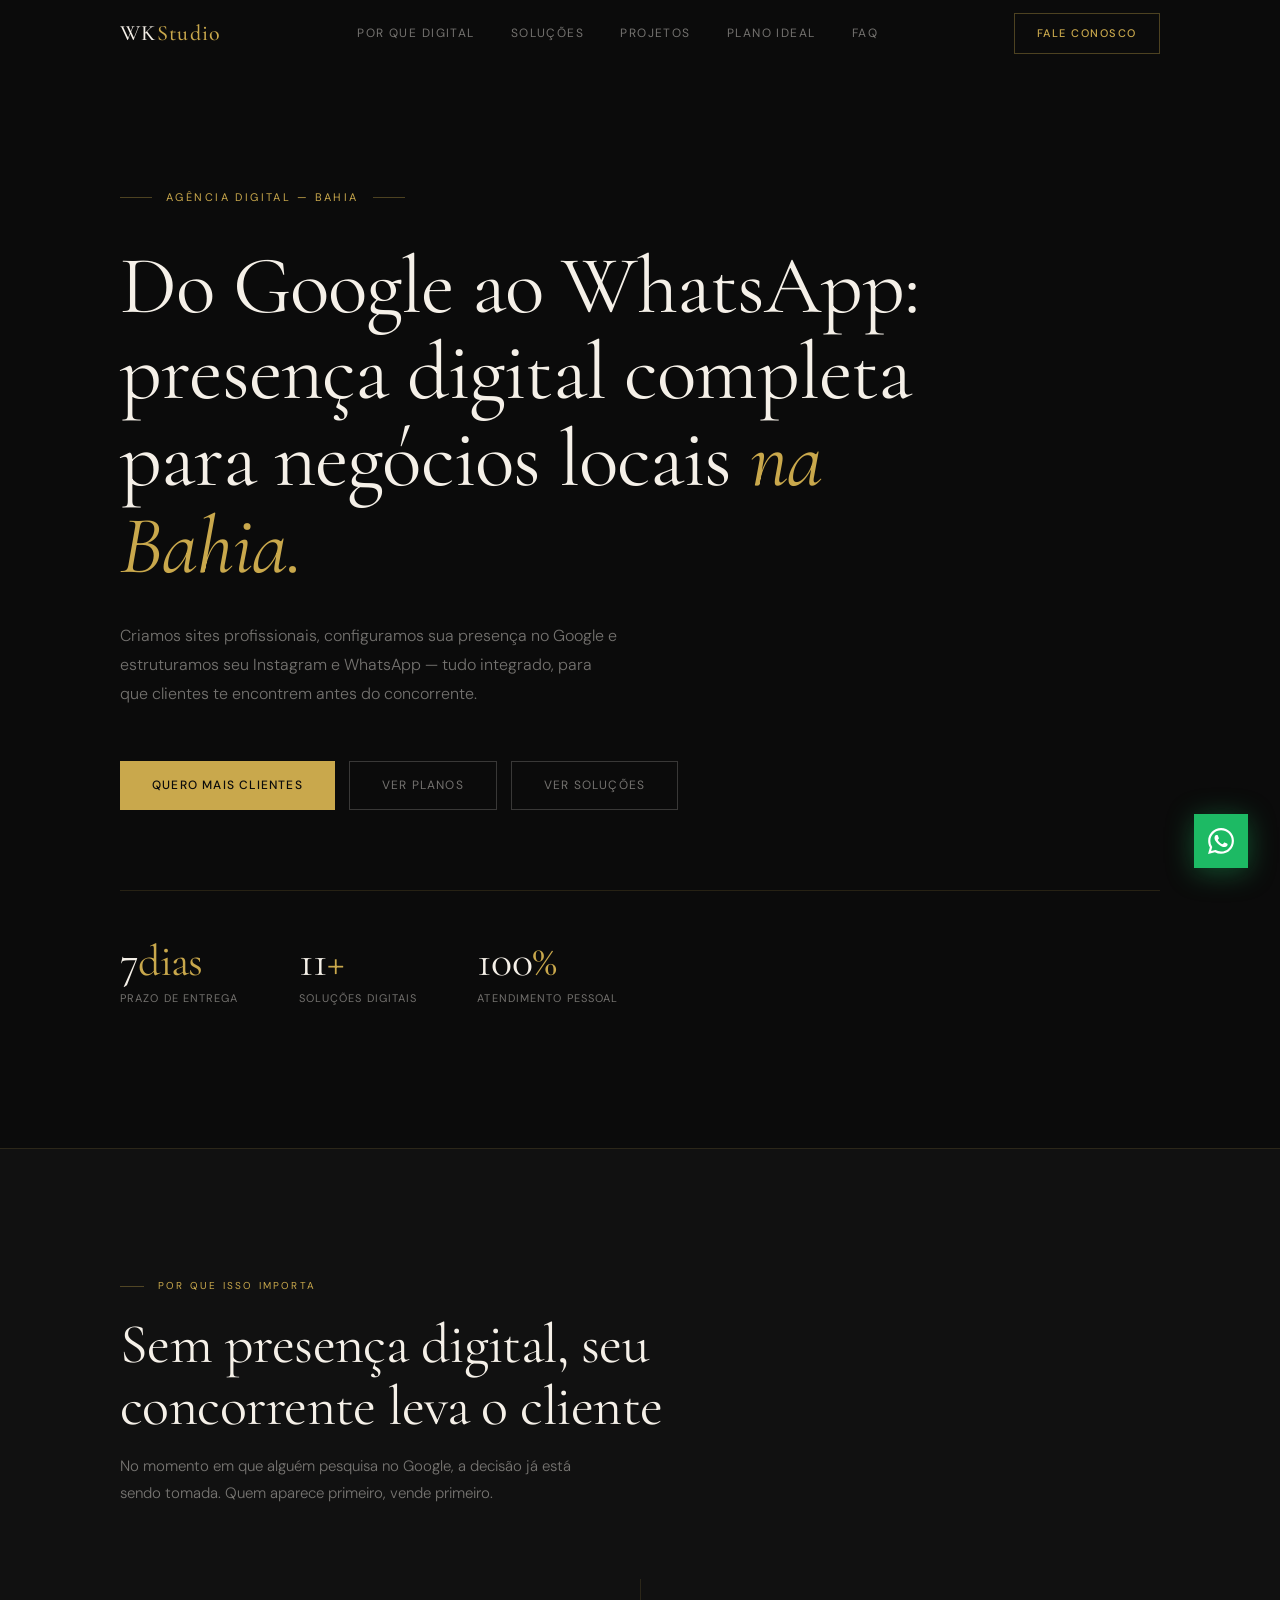
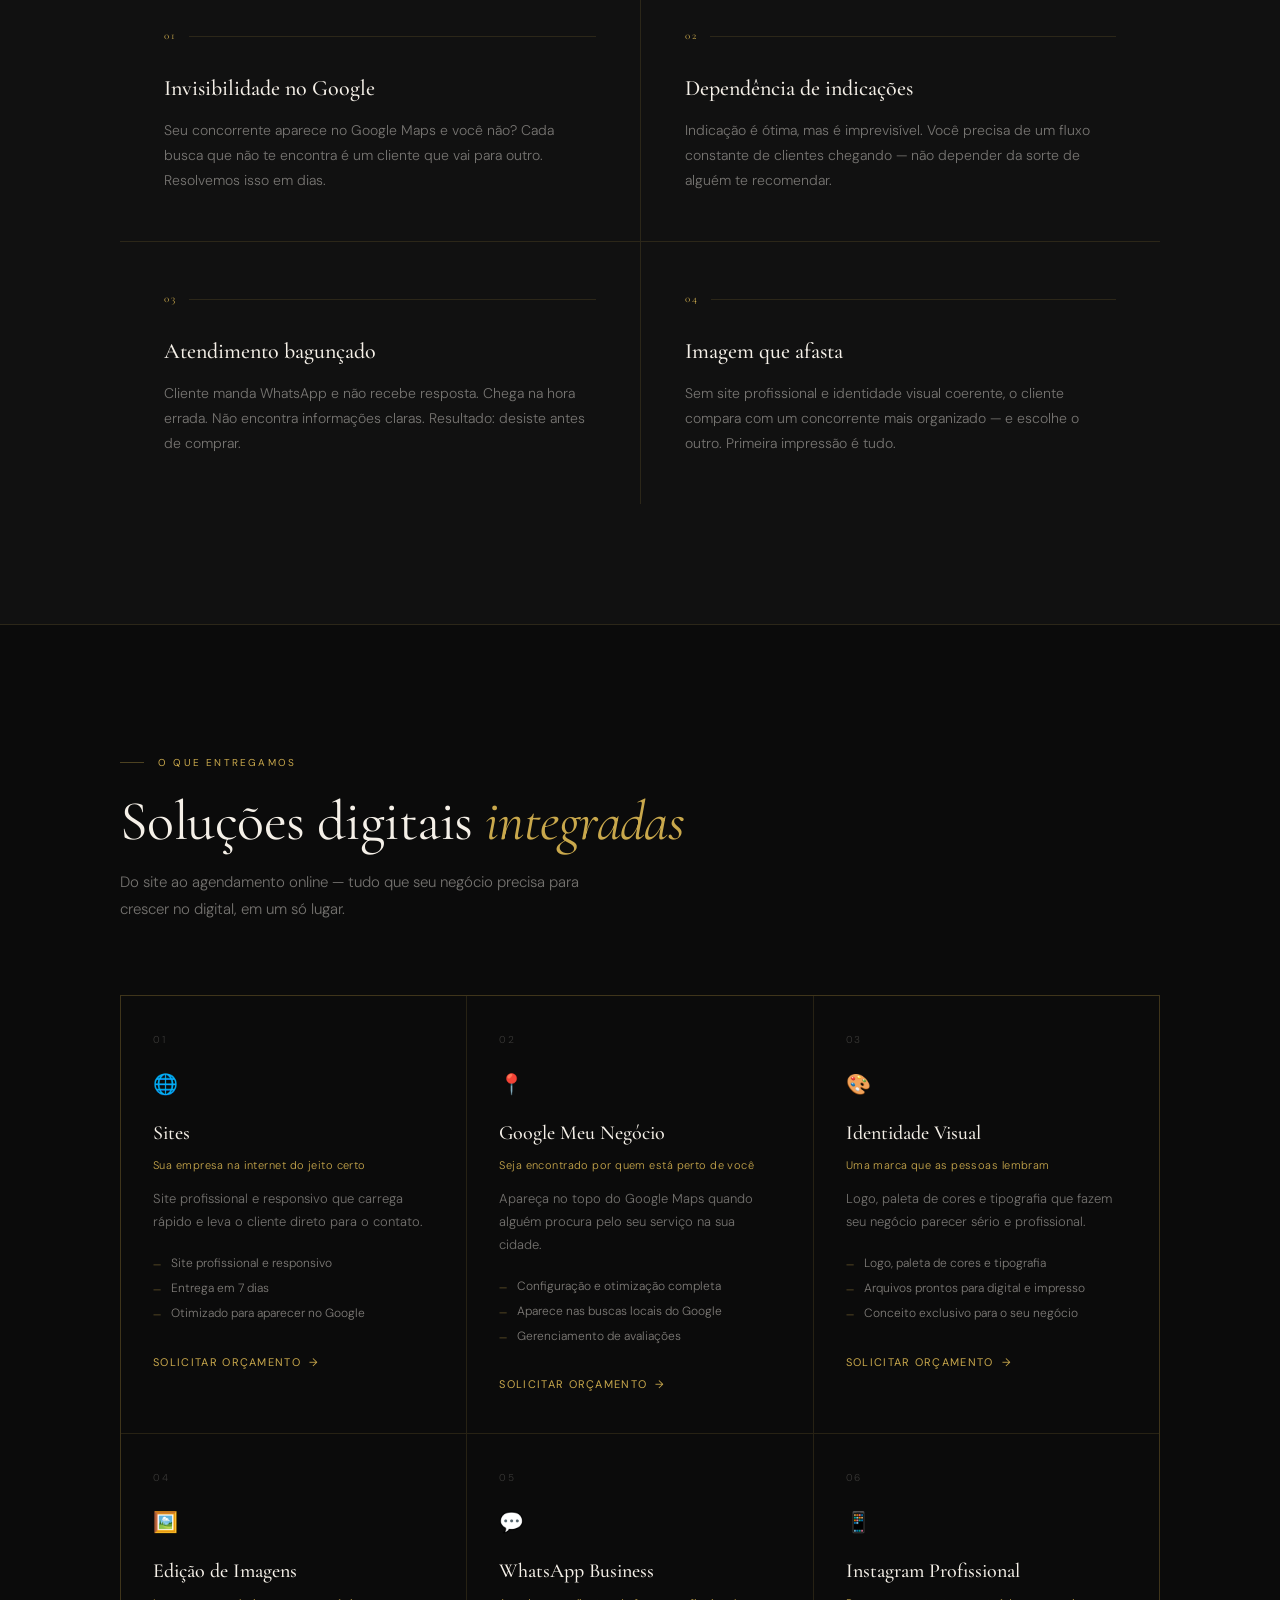
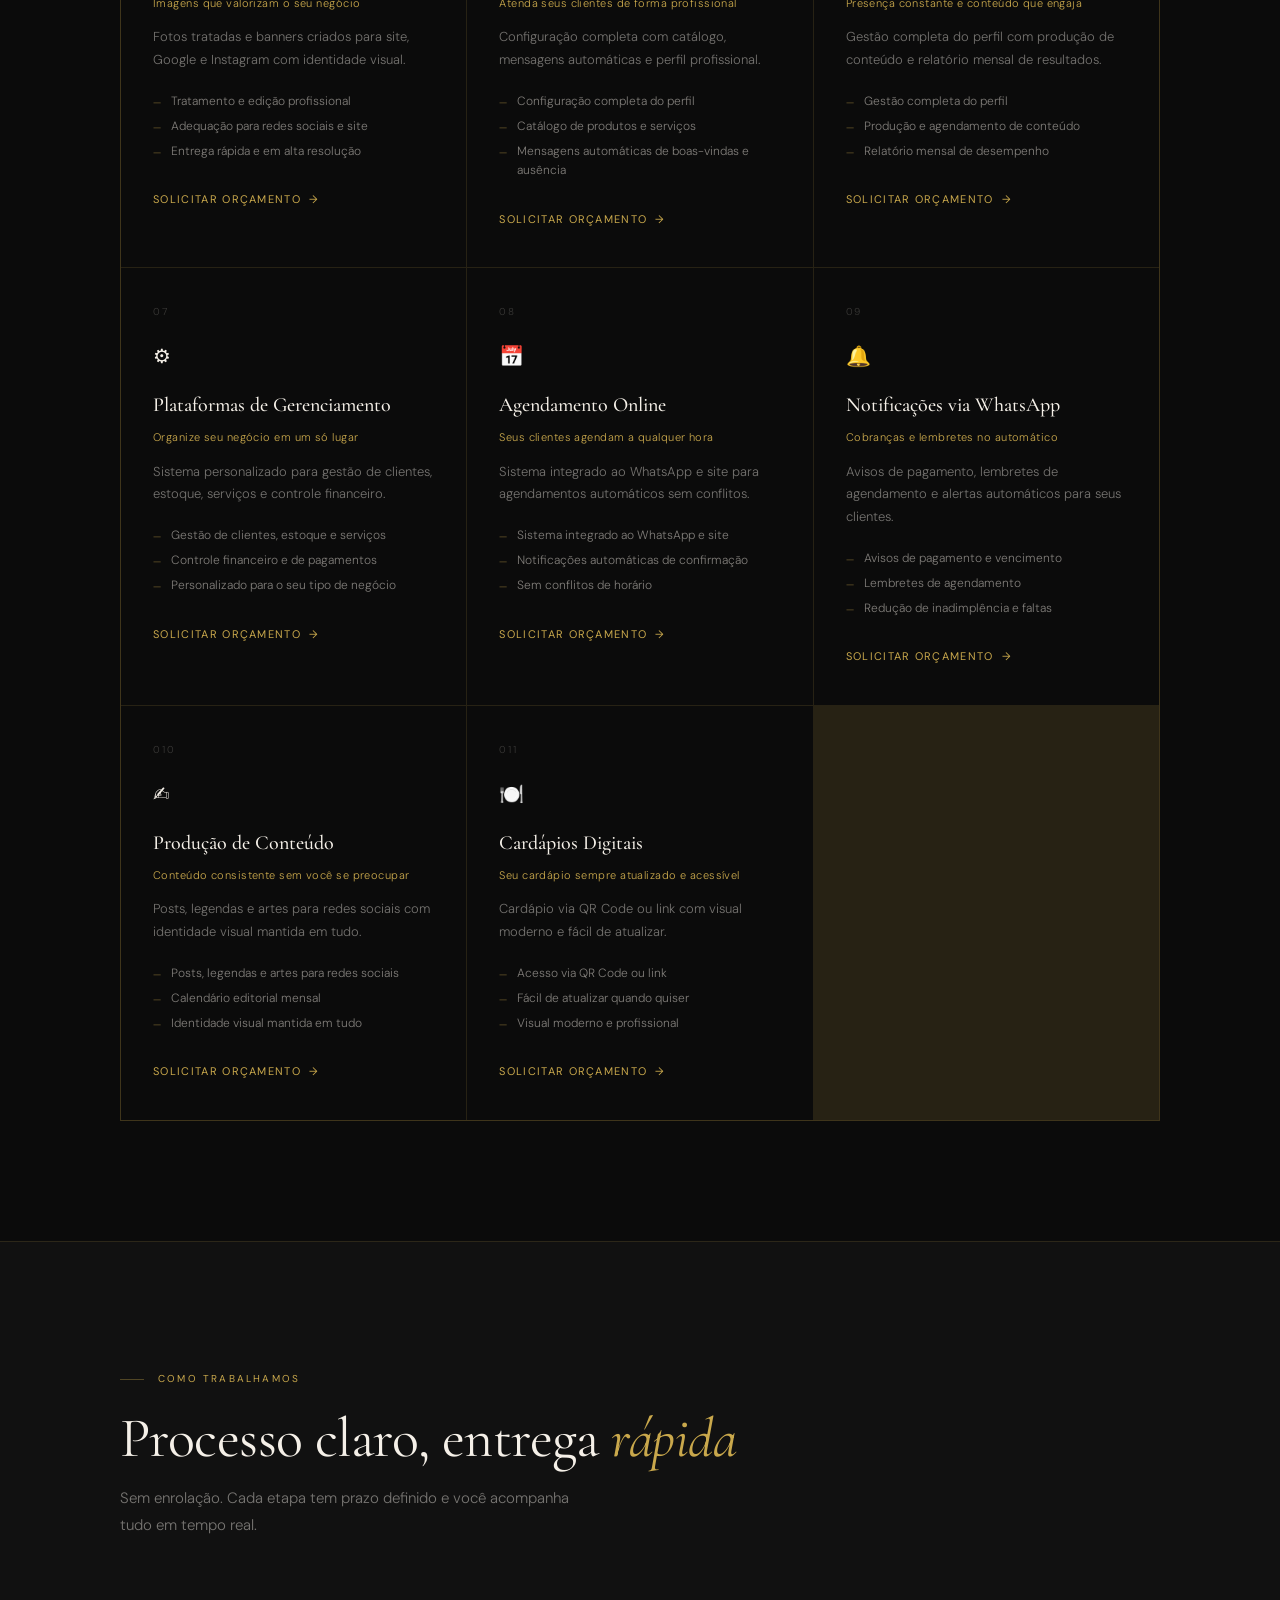
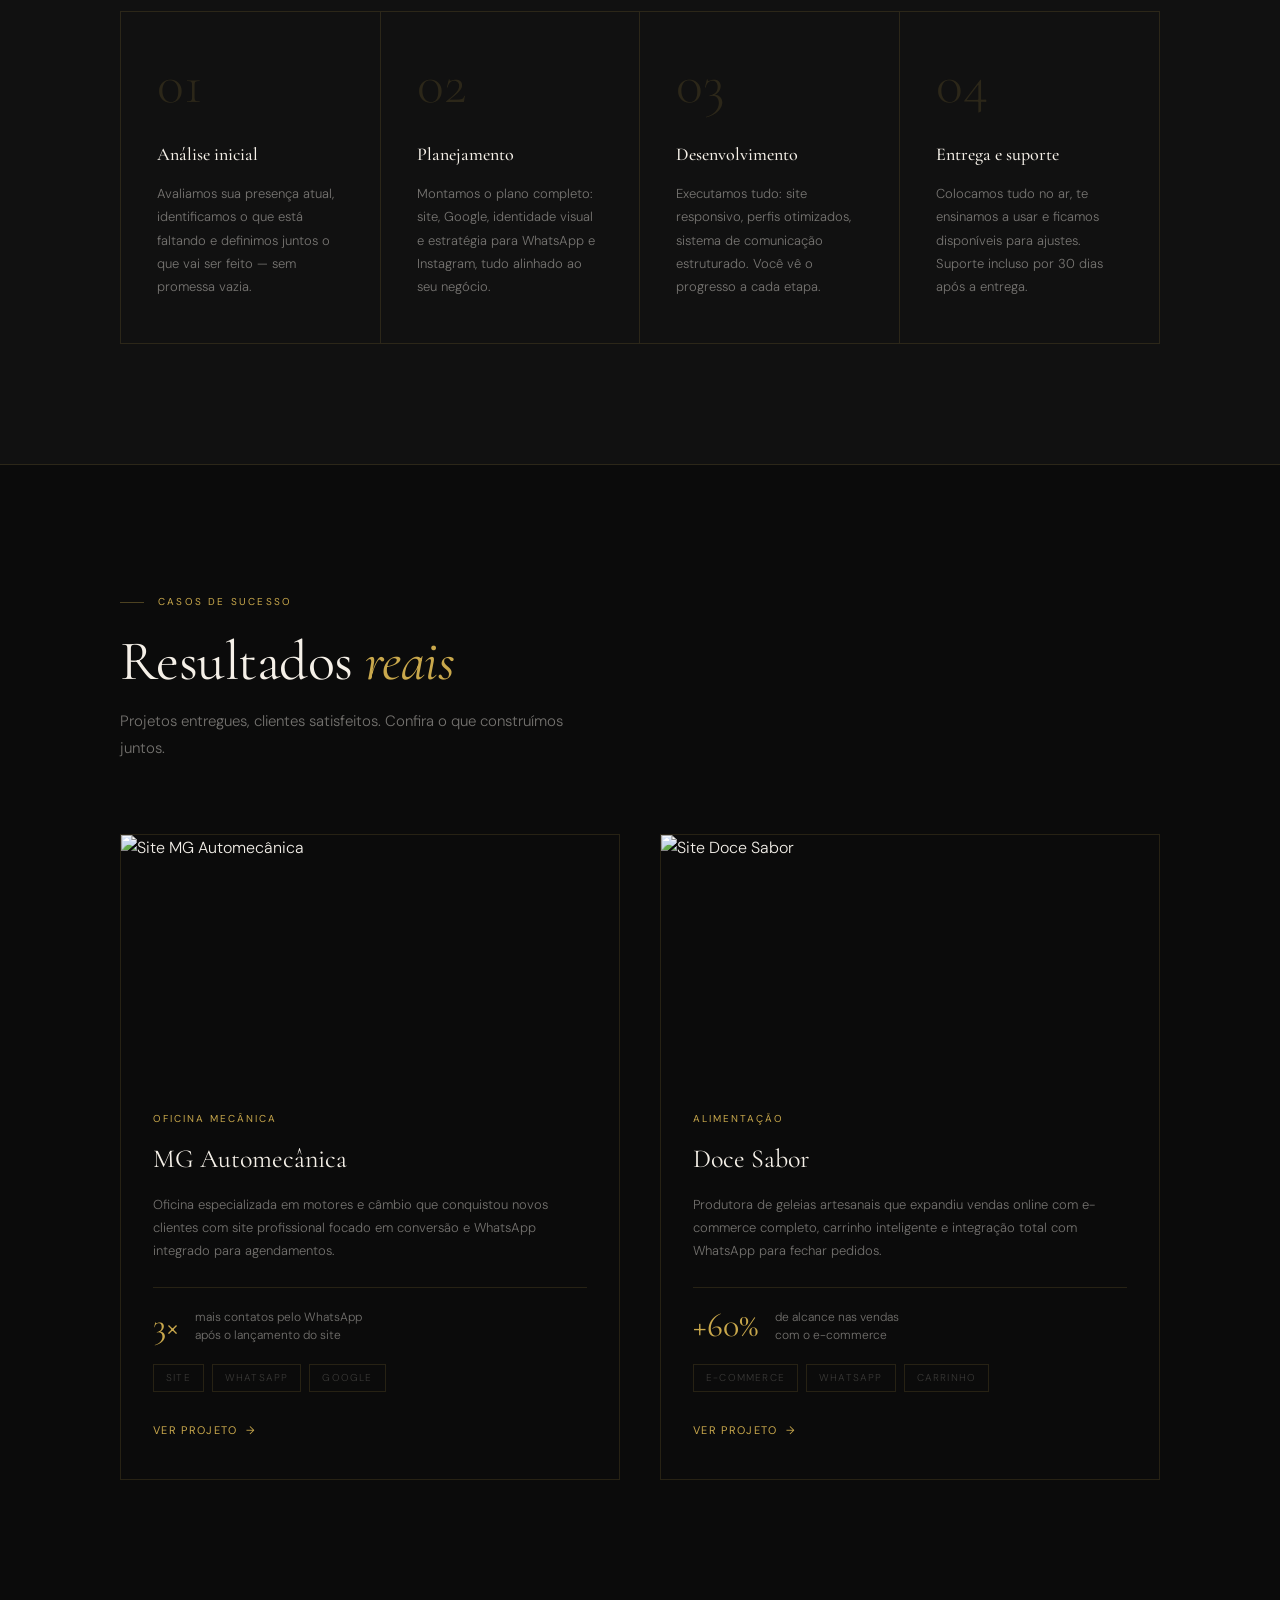
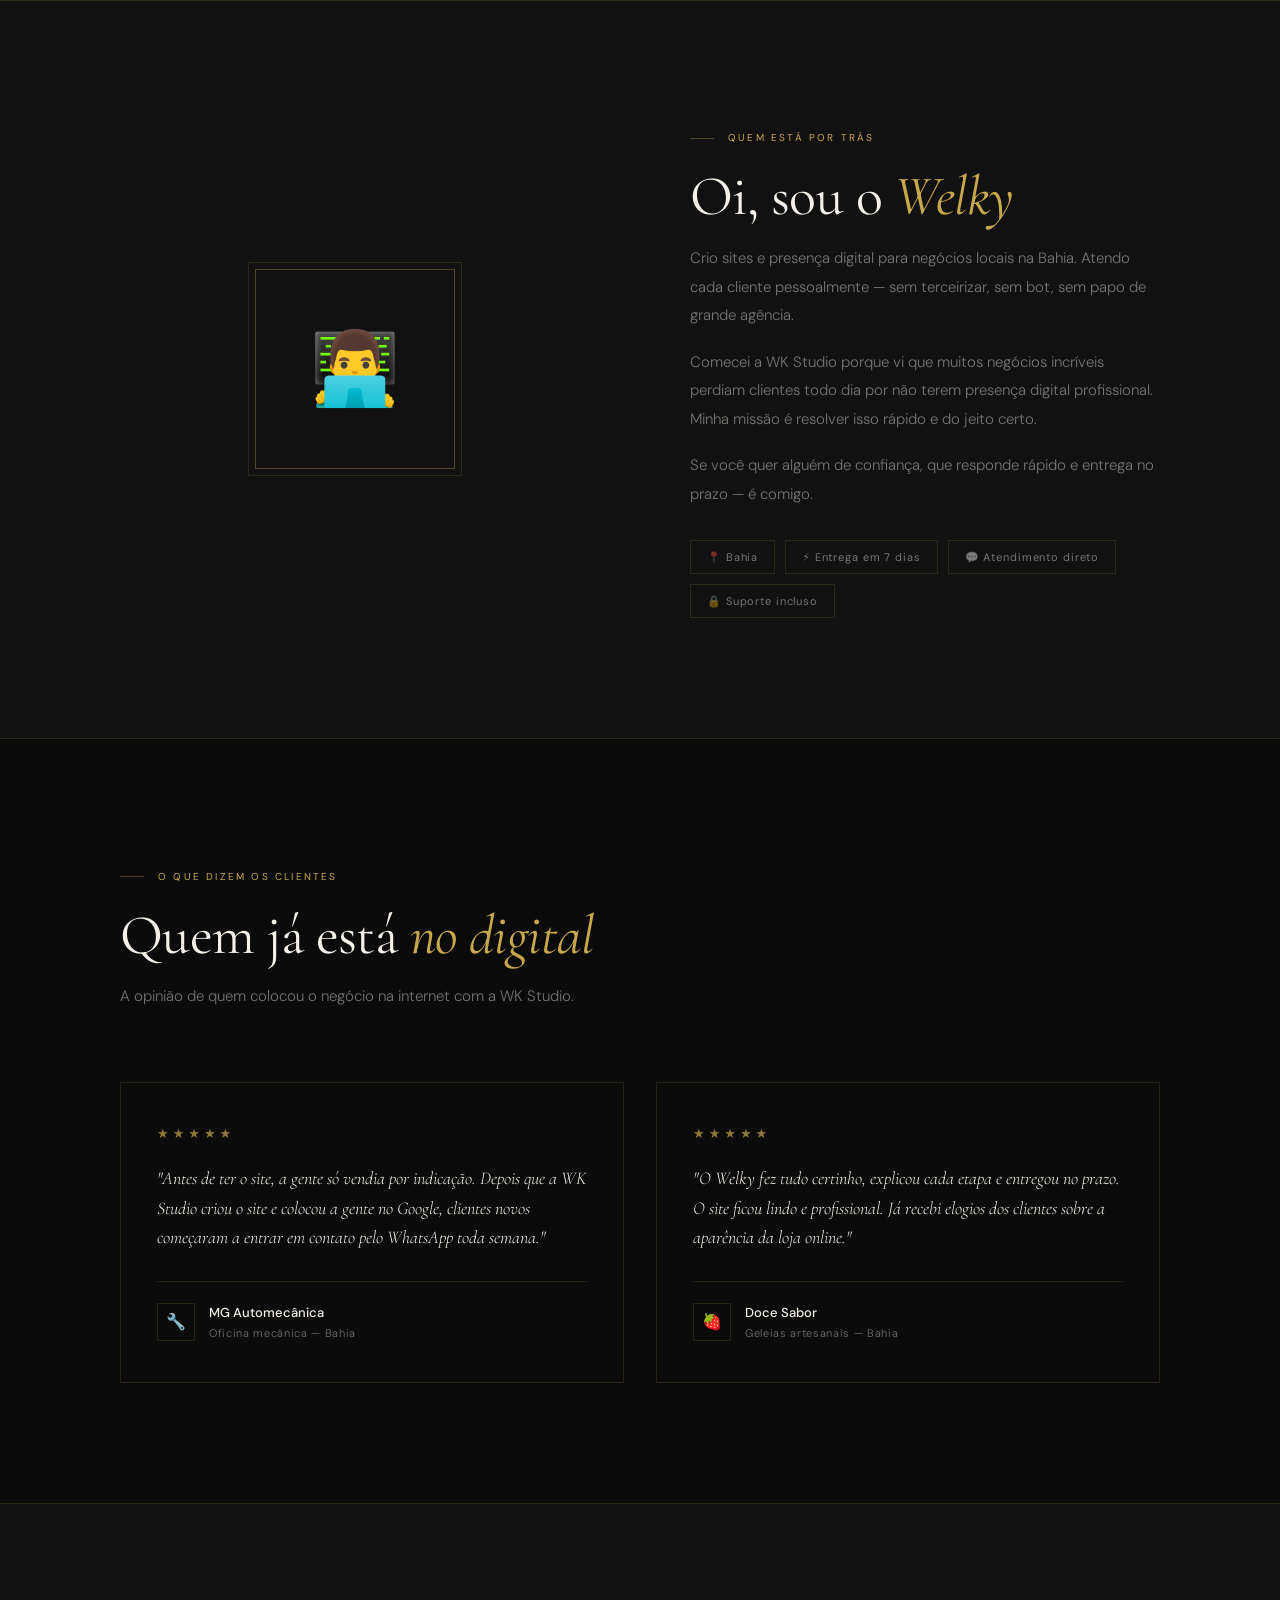
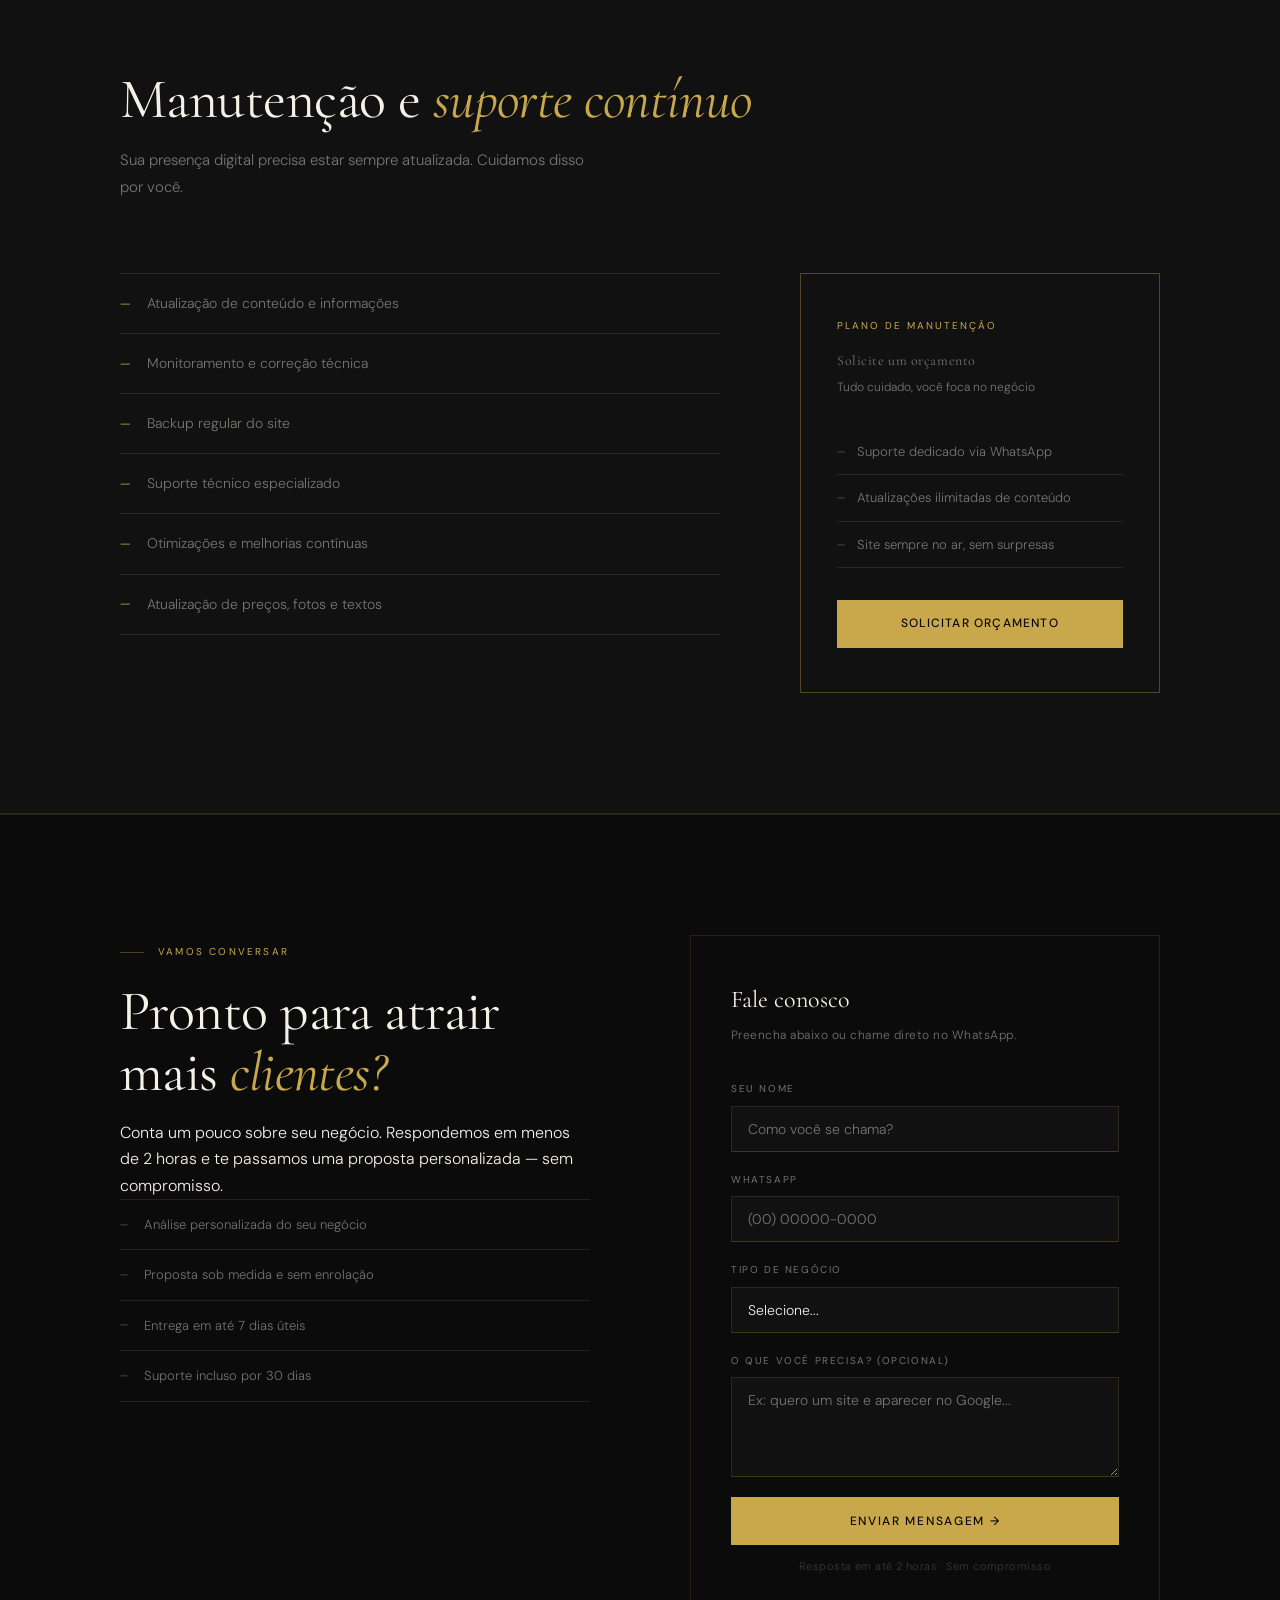
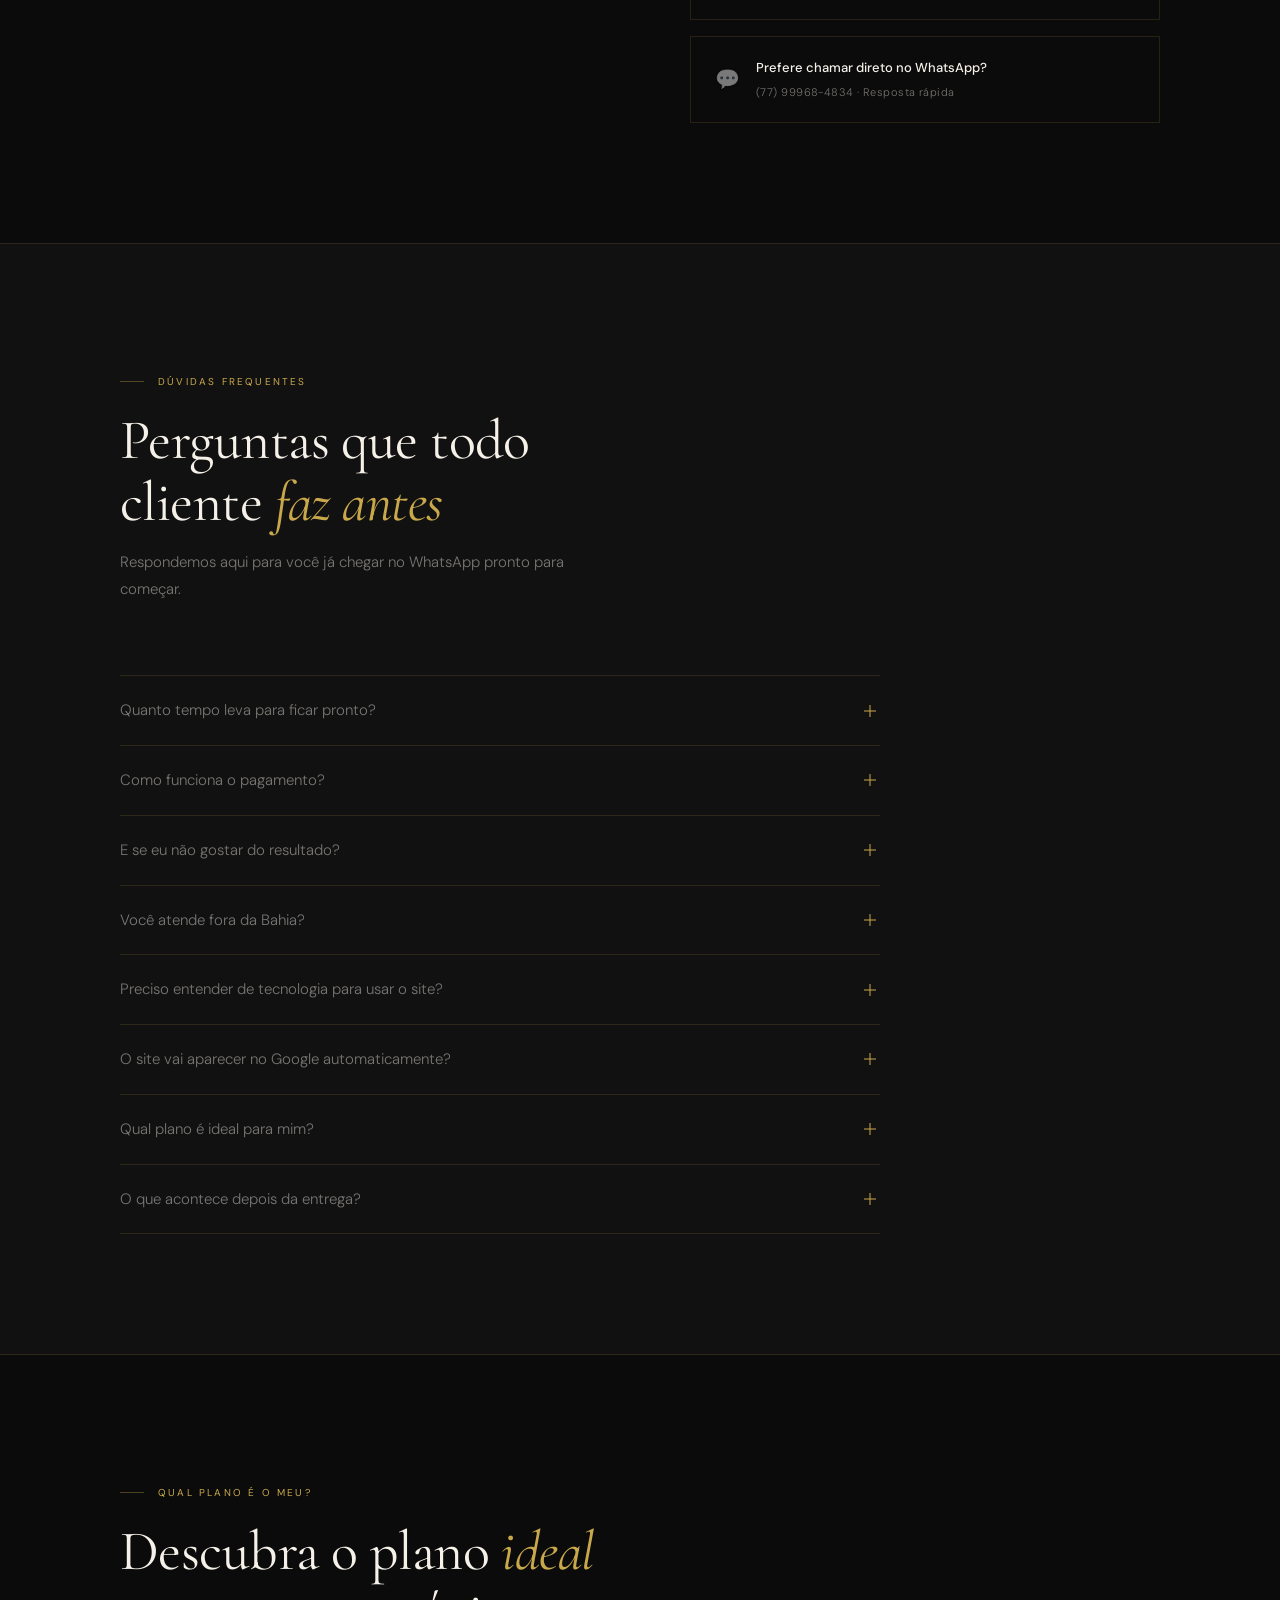
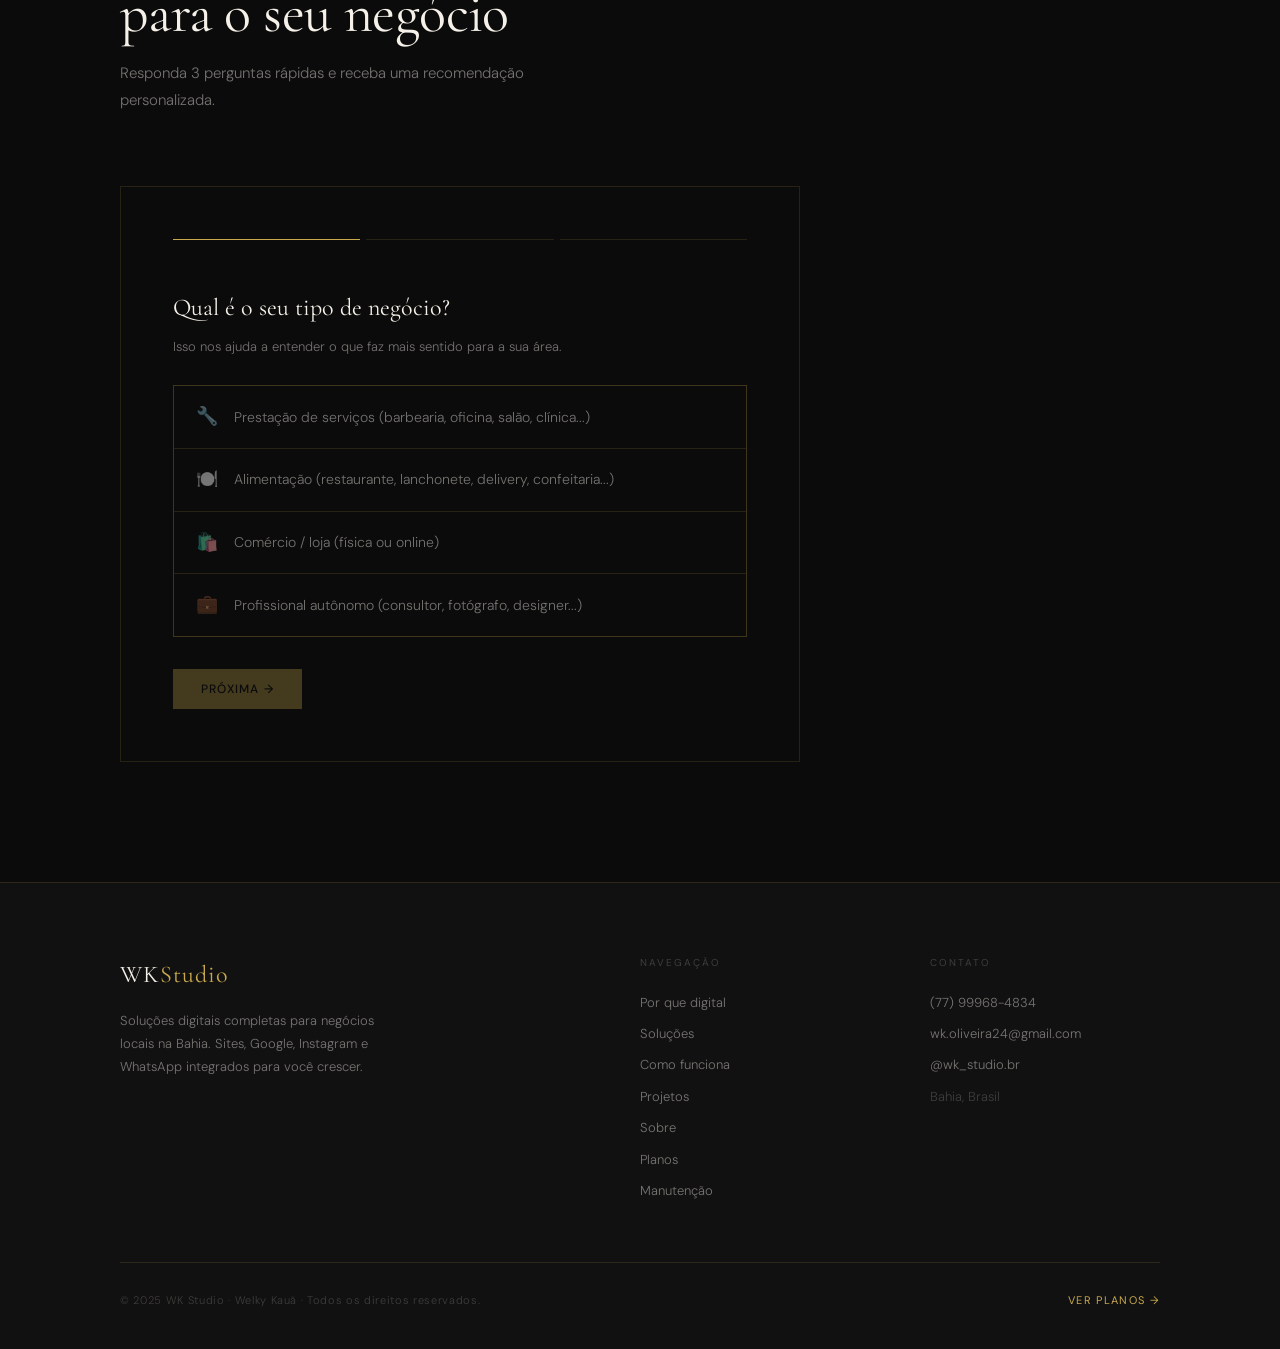
==== commit 1ded5a3b: "update body" ====
--- a/index.html
+++ b/index.html
@@ -1,1400 +1,2800 @@
 <!DOCTYPE html>
 <html lang="pt-BR">
+
 <head>
-<meta charset="UTF-8">
-<meta name="viewport" content="width=device-width, initial-scale=1.0">
-<title>WK Studio — Presença Digital para Negócios Locais na Bahia | Do Google ao WhatsApp</title>
-<meta name="description" content="Do Google ao WhatsApp: criamos presença digital completa para negócios locais na Bahia. Sites, Google Meu Negócio, Instagram e WhatsApp em 7 dias. WK Studio — Welky Kauã.">
-<meta property="og:title" content="WK Studio — Presença Digital Completa para Negócios na Bahia">
-<meta property="og:description" content="Do Google ao WhatsApp: presença digital completa para negócios locais na Bahia. Entrega em 7 dias.">
-<meta property="og:type" content="website">
-<meta name="theme-color" content="#080c10">
-<link rel="preconnect" href="https://fonts.googleapis.com">
-<link rel="preconnect" href="https://fonts.gstatic.com" crossorigin>
-<link href="https://fonts.googleapis.com/css2?family=Playfair+Display:ital,wght@0,700;0,800;0,900;1,700;1,800&family=Nunito:ital,wght@0,300;0,400;0,500;0,600;0,700;1,400&display=swap" rel="stylesheet">
-
-<style>
-/* ══════════════════════════════
+  <meta charset="UTF-8">
+  <meta name="viewport" content="width=device-width, initial-scale=1.0">
+  <title>WK Studio — Presença Digital para Negócios Locais na Bahia</title>
+  <meta name="description"
+    content="Do Google ao WhatsApp: criamos presença digital completa para negócios locais na Bahia. Sites, Google Meu Negócio, Instagram e WhatsApp em 7 dias. WK Studio — Welky Kauã.">
+  <meta property="og:title" content="WK Studio — Presença Digital Completa para Negócios na Bahia">
+  <meta property="og:description"
+    content="Do Google ao WhatsApp: presença digital completa para negócios locais na Bahia. Entrega em 7 dias.">
+  <meta property="og:type" content="website">
+  <meta name="theme-color" content="#0B0B0B">
+  <link rel="preconnect" href="https://fonts.googleapis.com">
+  <link rel="preconnect" href="https://fonts.gstatic.com" crossorigin>
+  <link
+    href="https://fonts.googleapis.com/css2?family=Cormorant+Garamond:ital,wght@0,300;0,400;0,500;0,600;0,700;1,300;1,400;1,500&family=DM+Sans:ital,opsz,wght@0,9..40,200;0,9..40,300;0,9..40,400;0,9..40,500;0,9..40,600;1,9..40,300;1,9..40,400&display=swap"
+    rel="stylesheet">
+
+  <style>
+    /* ══════════════════════════════════════════════════
    RESET & ROOT
-══════════════════════════════ */
-*, *::before, *::after { box-sizing: border-box; margin: 0; padding: 0; }
-html { scroll-behavior: smooth; font-size: 16px; }
-
-:root {
-  --bg:        #080c10;
-  --bg2:       #0d1318;
-  --bg3:       #111820;
-  --card:      #0f1520;
-  --border:    rgba(255,255,255,0.07);
-  --accent:    #00c896;
-  --accent-d:  #00a07a;
-  --blue:      #00a8ff;
-  --text:      #e2e8ef;
-  --muted:     #7a8899;
-  --dim:       #3d4f5e;
-  --ff-d:      'Playfair Display', Georgia, serif;
-  --ff-b:      'Nunito', system-ui, sans-serif;
-  --radius:    14px;
-  --max:       1160px;
-}
-
-body {
-  background: var(--bg);
-  color: var(--text);
-  font-family: var(--ff-b);
-  overflow-x: hidden;
-  line-height: 1.6;
-}
-
-/* ── background grid ── */
-body::before {
-  content:'';
-  position:fixed; inset:0;
-  background-image:
-    linear-gradient(rgba(0,200,150,.025) 1px, transparent 1px),
-    linear-gradient(90deg, rgba(0,200,150,.025) 1px, transparent 1px);
-  background-size: 52px 52px;
-  pointer-events:none; z-index:0;
-}
-
-/* ── orbs ── */
-.orb { position:fixed; border-radius:50%; filter:blur(130px); pointer-events:none; z-index:0; }
-.orb-1 { width:700px; height:700px; background:rgba(0,200,150,.055); top:-250px; left:-200px; }
-.orb-2 { width:600px; height:600px; background:rgba(0,168,255,.045); bottom:-200px; right:-150px; }
-
-a { color:inherit; text-decoration:none; }
-img { display:block; max-width:100%; }
-
-.container { max-width: var(--max); margin:0 auto; padding:0 24px; position:relative; z-index:1; }
-
-/* ══════════════════════════════
-   NAV
-══════════════════════════════ */
-nav {
-  position: fixed; top:0; left:0; right:0;
-  z-index: 90;
-  backdrop-filter: blur(16px);
-  background: rgba(8,12,16,.82);
-  border-bottom: 1px solid var(--border);
-  height: 62px;
-  display: flex; align-items: center;
-}
-.nav-inner {
-  width:100%; max-width:var(--max); margin:0 auto; padding:0 24px;
-  display:flex; align-items:center; justify-content:space-between; gap:24px;
-}
-.nav-logo {
-  font-family: var(--ff-b);
-  font-weight: 800;
-  font-size: 18px;
-  letter-spacing: -0.02em;
-  color: #fff;
-}
-.nav-logo span { color: var(--accent); }
-.nav-links { display:flex; align-items:center; gap:28px; }
-.nav-links a {
-  font-size: 13px;
-  color: var(--muted);
-  transition: color .2s;
-  font-weight: 500;
-}
-.nav-links a:hover { color: var(--text); }
-.nav-cta {
-  font-size: 13px; font-weight: 600;
-  padding: 9px 18px;
-  background: var(--accent);
-  color: #041410;
-  border-radius: 8px;
-  transition: opacity .2s;
-}
-.nav-cta:hover { opacity:.88; }
-.nav-mobile { display:none; }
-@media (max-width: 720px) {
-  .nav-links { display:none; }
-  .nav-mobile { display:flex; align-items:center; gap:12px; }
-  .nav-mobile .nav-cta { font-size:12px; padding:8px 14px; }
-}
-
-/* ══════════════════════════════
+══════════════════════════════════════════════════ */
+    *,
+    *::before,
+    *::after {
+      box-sizing: border-box;
+      margin: 0;
+      padding: 0;
+    }
+
+    html {
+      scroll-behavior: smooth;
+      font-size: 16px;
+    }
+
+    :root {
+      --bg: #0B0B0B;
+      --bg2: #111111;
+      --bg3: #161616;
+      --gold: #C9A84C;
+      --gold-dim: rgba(201, 168, 76, 0.15);
+      --gold-mid: rgba(201, 168, 76, 0.35);
+      --white: #F5F0E8;
+      --muted: rgba(245, 240, 232, 0.45);
+      --dim: rgba(245, 240, 232, 0.2);
+      --line: rgba(201, 168, 76, 0.15);
+      --ff-title: 'Cormorant Garamond', Georgia, serif;
+      --ff-body: 'DM Sans', system-ui, sans-serif;
+      --max: 1120px;
+    }
+
+    body {
+      background: var(--bg);
+      color: var(--white);
+      font-family: var(--ff-body);
+      overflow-x: hidden;
+      line-height: 1.65;
+      font-weight: 300;
+    }
+
+    a {
+      color: inherit;
+      text-decoration: none;
+    }
+
+    img {
+      display: block;
+      max-width: 100%;
+    }
+
+    .container {
+      max-width: var(--max);
+      margin: 0 auto;
+      padding: 0 40px;
+      position: relative;
+    }
+
+    @media (max-width: 600px) {
+      .container {
+        padding: 0 24px;
+      }
+    }
+
+    /* ══════════════════════════════════════════════════
+   SCROLL ANIMATIONS
+══════════════════════════════════════════════════ */
+    .reveal {
+      opacity: 0;
+      transform: translateY(28px);
+      transition: opacity 0.75s cubic-bezier(0.16, 1, 0.3, 1), transform 0.75s cubic-bezier(0.16, 1, 0.3, 1);
+    }
+
+    .reveal.visible {
+      opacity: 1;
+      transform: translateY(0);
+    }
+
+    .reveal-delay-1 {
+      transition-delay: 0.1s;
+    }
+
+    .reveal-delay-2 {
+      transition-delay: 0.2s;
+    }
+
+    .reveal-delay-3 {
+      transition-delay: 0.3s;
+    }
+
+    .reveal-delay-4 {
+      transition-delay: 0.4s;
+    }
+
+    /* ══════════════════════════════════════════════════
+   NAVIGATION
+══════════════════════════════════════════════════ */
+    nav {
+      position: fixed;
+      top: 0;
+      left: 0;
+      right: 0;
+      z-index: 90;
+      height: 68px;
+      display: flex;
+      align-items: center;
+      transition: background 0.4s, backdrop-filter 0.4s, border-color 0.4s;
+      border-bottom: 1px solid transparent;
+    }
+
+    nav.scrolled {
+      background: rgba(11, 11, 11, 0.88);
+      backdrop-filter: blur(20px);
+      border-bottom-color: var(--line);
+    }
+
+    .nav-inner {
+      width: 100%;
+      max-width: var(--max);
+      margin: 0 auto;
+      padding: 0 40px;
+      display: flex;
+      align-items: center;
+      justify-content: space-between;
+      gap: 32px;
+    }
+
+    @media (max-width: 600px) {
+      .nav-inner {
+        padding: 0 24px;
+      }
+    }
+
+    .nav-logo {
+      font-family: var(--ff-title);
+      font-size: 22px;
+      font-weight: 500;
+      letter-spacing: 0.06em;
+      color: var(--white);
+    }
+
+    .nav-logo em {
+      font-style: normal;
+      color: var(--gold);
+    }
+
+    .nav-links {
+      display: flex;
+      align-items: center;
+      gap: 36px;
+    }
+
+    .nav-links a {
+      font-size: 12px;
+      font-weight: 400;
+      letter-spacing: 0.12em;
+      text-transform: uppercase;
+      color: var(--muted);
+      transition: color 0.25s;
+    }
+
+    .nav-links a:hover {
+      color: var(--white);
+    }
+
+    .nav-cta {
+      font-size: 11px;
+      font-weight: 500;
+      letter-spacing: 0.14em;
+      text-transform: uppercase;
+      padding: 10px 22px;
+      border: 1px solid var(--gold-mid);
+      color: var(--gold);
+      transition: background 0.25s, color 0.25s;
+    }
+
+    .nav-cta:hover {
+      background: var(--gold);
+      color: var(--bg);
+    }
+
+    @media (max-width: 800px) {
+      .nav-links {
+        display: none;
+      }
+    }
+
+    /* ══════════════════════════════════════════════════
    HERO
-══════════════════════════════ */
-#hero {
-  padding: 152px 24px 100px;
-  max-width: var(--max); margin:0 auto;
-  position:relative; z-index:1;
-}
-.hero-eyebrow {
-  display:inline-flex; align-items:center; gap:8px;
-  font-size:11px; font-weight:500; letter-spacing:.18em; text-transform:uppercase;
-  color: var(--accent); margin-bottom:20px;
-}
-.hero-eyebrow::before { content:''; display:block; width:24px; height:1px; background:var(--accent); }
-
-h1 {
-  font-family: var(--ff-d);
-  font-size: clamp(36px, 6vw, 68px);
-  font-weight: 800;
-  line-height: 1.1;
-  letter-spacing: -0.01em;
-  color: #fff;
-  margin-bottom: 24px;
-  max-width: 800px;
-}
-h1 span { color: var(--accent); }
-h1 em { font-style:normal; color: var(--blue); }
-
-.hero-sub {
-  font-size: 17px;
-  color: var(--muted);
-  max-width: 560px;
-  line-height: 1.75;
-  margin-bottom: 36px;
-}
-
-.hero-btns { display:flex; flex-wrap:wrap; gap:12px; margin-bottom:56px; }
-.btn-primary {
-  display:inline-flex; align-items:center; gap:8px;
-  padding:14px 24px; background:var(--accent); color:#041410;
-  font-weight:600; font-size:14px; border-radius:10px;
-  transition: opacity .2s, transform .15s;
-}
-.btn-primary:hover { opacity:.9; transform:scale(.99); }
-.btn-ghost {
-  display:inline-flex; align-items:center; gap:8px;
-  padding:14px 24px;
-  border: 1px solid var(--border);
-  color: var(--text); font-size:14px; font-weight:500;
-  border-radius:10px; transition: border-color .2s, background .2s;
-}
-.btn-ghost:hover { border-color:rgba(255,255,255,.18); background:rgba(255,255,255,.04); }
-
-.hero-stats { display:flex; flex-wrap:wrap; gap:32px; }
-.stat-item { display:flex; flex-direction:column; gap:2px; }
-.stat-num {
-  font-family:var(--ff-b); font-size:28px; font-weight:800;
-  color:#fff; letter-spacing:-0.03em;
-}
-.stat-num span { color:var(--accent); }
-.stat-label { font-size:12px; color:var(--muted); }
-
-/* ══════════════════════════════
-   SECTION TITLES
-══════════════════════════════ */
-.s-eyebrow {
-  display:inline-flex; align-items:center; gap:8px;
-  font-size:11px; font-weight:500; letter-spacing:.18em; text-transform:uppercase;
-  color:var(--accent); margin-bottom:14px;
-}
-.s-eyebrow::before { content:''; display:block; width:20px; height:1px; background:var(--accent); }
-
-h2 {
-  font-family: var(--ff-d);
-  font-size: clamp(26px, 4vw, 42px);
-  font-weight: 800;
-  line-height: 1.15;
-  letter-spacing: -0.01em;
-  color: #fff;
-  margin-bottom: 14px;
-}
-h2 span { color: var(--accent); }
-
-.s-sub {
-  font-size: 15px; color: var(--muted); line-height:1.75;
-  max-width: 520px; margin-bottom: 52px;
-}
-
-section { padding: 88px 0; position:relative; z-index:1; }
-
-/* ══════════════════════════════
+══════════════════════════════════════════════════ */
+    #hero {
+      padding: 180px 40px 140px;
+      max-width: var(--max);
+      margin: 0 auto;
+      position: relative;
+    }
+
+    @media (max-width: 600px) {
+      #hero {
+        padding: 140px 24px 100px;
+      }
+    }
+
+    .hero-label {
+      display: inline-flex;
+      align-items: center;
+      gap: 14px;
+      font-size: 11px;
+      font-weight: 400;
+      letter-spacing: 0.22em;
+      text-transform: uppercase;
+      color: var(--gold);
+      margin-bottom: 36px;
+      opacity: 0;
+      animation: fadeUp 0.8s 0.2s cubic-bezier(0.16, 1, 0.3, 1) forwards;
+    }
+
+    .hero-label::before,
+    .hero-label::after {
+      content: '';
+      display: block;
+      height: 1px;
+      background: var(--gold-mid);
+    }
+
+    .hero-label::before {
+      width: 32px;
+    }
+
+    .hero-label::after {
+      width: 32px;
+    }
+
+    h1 {
+      font-family: var(--ff-title);
+      font-size: clamp(42px, 6.5vw, 82px);
+      font-weight: 400;
+      line-height: 1.06;
+      letter-spacing: -0.01em;
+      color: var(--white);
+      margin-bottom: 32px;
+      max-width: 820px;
+      opacity: 0;
+      animation: fadeUp 0.9s 0.35s cubic-bezier(0.16, 1, 0.3, 1) forwards;
+    }
+
+    h1 em {
+      font-style: italic;
+      color: var(--gold);
+    }
+
+    h1 .line-accent {
+      color: var(--gold);
+      font-style: normal;
+    }
+
+    .hero-sub {
+      font-size: 16px;
+      font-weight: 300;
+      color: var(--muted);
+      max-width: 500px;
+      line-height: 1.8;
+      margin-bottom: 52px;
+      opacity: 0;
+      animation: fadeUp 0.9s 0.5s cubic-bezier(0.16, 1, 0.3, 1) forwards;
+    }
+
+    .hero-btns {
+      display: flex;
+      flex-wrap: wrap;
+      gap: 14px;
+      margin-bottom: 80px;
+      opacity: 0;
+      animation: fadeUp 0.9s 0.65s cubic-bezier(0.16, 1, 0.3, 1) forwards;
+    }
+
+    .btn-solid {
+      display: inline-flex;
+      align-items: center;
+      gap: 10px;
+      padding: 14px 32px;
+      background: var(--gold);
+      color: #0B0B0B;
+      font-size: 12px;
+      font-weight: 500;
+      letter-spacing: 0.1em;
+      text-transform: uppercase;
+      transition: opacity 0.2s, transform 0.2s;
+    }
+
+    .btn-solid:hover {
+      opacity: 0.88;
+      transform: translateY(-1px);
+    }
+
+    .btn-outline {
+      display: inline-flex;
+      align-items: center;
+      gap: 10px;
+      padding: 14px 32px;
+      border: 1px solid var(--dim);
+      color: var(--muted);
+      font-size: 12px;
+      font-weight: 400;
+      letter-spacing: 0.1em;
+      text-transform: uppercase;
+      transition: border-color 0.25s, color 0.25s;
+    }
+
+    .btn-outline:hover {
+      border-color: var(--gold-mid);
+      color: var(--white);
+    }
+
+    .hero-stats {
+      display: flex;
+      gap: 60px;
+      flex-wrap: wrap;
+      padding-top: 48px;
+      border-top: 1px solid var(--line);
+      opacity: 0;
+      animation: fadeUp 0.9s 0.8s cubic-bezier(0.16, 1, 0.3, 1) forwards;
+    }
+
+    .stat-num {
+      font-family: var(--ff-title);
+      font-size: 44px;
+      font-weight: 400;
+      color: var(--white);
+      letter-spacing: -0.02em;
+      line-height: 1;
+    }
+
+    .stat-num span {
+      color: var(--gold);
+    }
+
+    .stat-label {
+      font-size: 11px;
+      font-weight: 400;
+      letter-spacing: 0.1em;
+      text-transform: uppercase;
+      color: var(--muted);
+      margin-top: 6px;
+    }
+
+    /* ══════════════════════════════════════════════════
+   SECTION SHARED
+══════════════════════════════════════════════════ */
+    section {
+      padding: 120px 0;
+    }
+
+    .s-label {
+      display: inline-flex;
+      align-items: center;
+      gap: 14px;
+      font-size: 10px;
+      font-weight: 400;
+      letter-spacing: 0.22em;
+      text-transform: uppercase;
+      color: var(--gold);
+      margin-bottom: 20px;
+    }
+
+    .s-label::before {
+      content: '';
+      display: block;
+      width: 24px;
+      height: 1px;
+      background: var(--gold-mid);
+    }
+
+    h2 {
+      font-family: var(--ff-title);
+      font-size: clamp(32px, 4.5vw, 56px);
+      font-weight: 400;
+      line-height: 1.1;
+      letter-spacing: -0.01em;
+      color: var(--white);
+      margin-bottom: 16px;
+    }
+
+    h2 em {
+      font-style: italic;
+      color: var(--gold);
+    }
+
+    .s-sub {
+      font-size: 15px;
+      font-weight: 300;
+      color: var(--muted);
+      line-height: 1.8;
+      max-width: 480px;
+      margin-bottom: 72px;
+    }
+
+    hr.divider {
+      border: none;
+      border-top: 1px solid var(--line);
+      margin: 0;
+    }
+
+    /* ══════════════════════════════════════════════════
    CONTEXTO
-══════════════════════════════ */
-#contexto { background: var(--bg2); border-top:1px solid var(--border); border-bottom:1px solid var(--border); }
-
-.context-grid { display:grid; grid-template-columns:repeat(2,1fr); gap:20px; }
-@media (max-width:640px) { .context-grid { grid-template-columns:1fr; } }
-
-.context-card {
-  background: var(--bg3);
-  border: 1px solid var(--border);
-  border-radius: var(--radius);
-  padding: 28px 24px;
-  opacity:0; transform:translateY(20px);
-  animation: fadeUp .5s ease forwards;
-}
-.context-card:nth-child(1){ animation-delay:.1s; }
-.context-card:nth-child(2){ animation-delay:.18s; }
-.context-card:nth-child(3){ animation-delay:.26s; }
-.context-card:nth-child(4){ animation-delay:.34s; }
-
-.context-icon { font-size:22px; margin-bottom:14px; }
-.context-card h3 { font-family:var(--ff-b); font-size:15px; font-weight:700; color:#fff; margin-bottom:8px; }
-.context-card p { font-size:13.5px; color:var(--muted); line-height:1.7; }
-
-/* ══════════════════════════════
-   SERVIÇOS (cards)
-══════════════════════════════ */
-.serv-grid {
-  display:grid; grid-template-columns:repeat(3,1fr); gap:20px;
-}
-@media (max-width:900px){ .serv-grid { grid-template-columns:repeat(2,1fr); } }
-@media (max-width:560px){ .serv-grid { grid-template-columns:1fr; } }
-
-.serv-card {
-  position:relative;
-  background: var(--card);
-  border: 1px solid var(--border);
-  border-radius: 16px;
-  padding: 28px 24px 24px;
-  cursor:pointer;
-  transition: transform .3s cubic-bezier(.22,.68,0,1.2), border-color .3s, box-shadow .3s;
-  overflow:hidden;
-  opacity:0; transform:translateY(24px);
-  animation: fadeUp .5s ease forwards;
-}
-.serv-card:nth-child(1){ animation-delay:.05s; }
-.serv-card:nth-child(2){ animation-delay:.10s; }
-.serv-card:nth-child(3){ animation-delay:.15s; }
-.serv-card:nth-child(4){ animation-delay:.20s; }
-.serv-card:nth-child(5){ animation-delay:.25s; }
-.serv-card:nth-child(6){ animation-delay:.30s; }
-.serv-card:nth-child(7){ animation-delay:.35s; }
-.serv-card:nth-child(8){ animation-delay:.40s; }
-.serv-card:nth-child(9){ animation-delay:.45s; }
-.serv-card:nth-child(10){ animation-delay:.50s; }
-.serv-card:nth-child(11){ animation-delay:.55s; }
-
-.serv-card::before {
-  content:''; position:absolute; inset:0; border-radius:16px;
-  background:radial-gradient(ellipse at top left, rgba(0,200,150,.08) 0%, transparent 60%);
-  opacity:0; transition:opacity .35s;
-}
-.serv-card:hover { transform:translateY(-6px); border-color:rgba(0,200,150,.28); box-shadow:0 0 0 1px rgba(0,200,150,.14), 0 20px 60px rgba(0,0,0,.5); }
-.serv-card:hover::before { opacity:1; }
-
-.serv-num { position:absolute; top:20px; right:20px; font-family:var(--ff-b); font-size:11px; font-weight:700; color:var(--dim); }
-.serv-icon { width:48px; height:48px; border-radius:12px; background:rgba(0,200,150,.08); border:1px solid rgba(0,200,150,.15); display:flex; align-items:center; justify-content:center; font-size:22px; margin-bottom:18px; transition:background .3s; }
-.serv-card:hover .serv-icon { background:rgba(0,200,150,.15); border-color:rgba(0,200,150,.32); }
-.serv-name { font-family:var(--ff-b); font-size:16px; font-weight:700; color:#fff; margin-bottom:4px; }
-.serv-tag { font-size:12px; color:var(--accent); font-weight:500; margin-bottom:12px; }
-.serv-desc { font-size:13px; color:var(--muted); line-height:1.65; margin-bottom:16px; }
-.serv-bullets { list-style:none; display:flex; flex-direction:column; gap:6px; margin-bottom:20px; }
-.serv-bullets li { font-size:12.5px; color:#9db3c4; display:flex; align-items:flex-start; gap:8px; line-height:1.5; }
-.serv-bullets li::before { content:'✦'; color:var(--accent); font-size:8px; flex-shrink:0; margin-top:4px; opacity:.7; }
-.btn-ver {
-  display:inline-flex; align-items:center; gap:6px;
-  font-size:12px; font-weight:500; color:var(--accent);
-  background:rgba(0,200,150,.08); border:1px solid rgba(0,200,150,.2);
-  border-radius:8px; padding:8px 14px; cursor:pointer;
-  transition:background .2s, gap .2s; font-family:var(--ff-b);
-}
-.btn-ver:hover { background:rgba(0,200,150,.16); gap:10px; }
-
-/* ══════════════════════════════
+══════════════════════════════════════════════════ */
+    #contexto {
+      background: var(--bg2);
+      border-top: 1px solid var(--line);
+      border-bottom: 1px solid var(--line);
+    }
+
+    .context-grid {
+      display: grid;
+      grid-template-columns: repeat(2, 1fr);
+      gap: 1px;
+      background: var(--line);
+    }
+
+    @media (max-width: 640px) {
+      .context-grid {
+        grid-template-columns: 1fr;
+      }
+    }
+
+    .context-card {
+      background: var(--bg2);
+      padding: 48px 44px;
+    }
+
+    @media (max-width: 600px) {
+      .context-card {
+        padding: 36px 24px;
+      }
+    }
+
+    .context-num {
+      font-family: var(--ff-title);
+      font-size: 11px;
+      font-weight: 400;
+      letter-spacing: 0.2em;
+      text-transform: uppercase;
+      color: var(--gold);
+      margin-bottom: 24px;
+      display: flex;
+      align-items: center;
+      gap: 12px;
+    }
+
+    .context-num::after {
+      content: '';
+      flex: 1;
+      height: 1px;
+      background: var(--line);
+    }
+
+    .context-card h3 {
+      font-family: var(--ff-title);
+      font-size: 22px;
+      font-weight: 500;
+      color: var(--white);
+      margin-bottom: 12px;
+    }
+
+    .context-card p {
+      font-size: 14px;
+      font-weight: 300;
+      color: var(--muted);
+      line-height: 1.8;
+    }
+
+    /* ══════════════════════════════════════════════════
+   SERVIÇOS
+══════════════════════════════════════════════════ */
+    #servicos {
+      background: var(--bg);
+    }
+
+    .serv-grid {
+      display: grid;
+      grid-template-columns: repeat(3, 1fr);
+      gap: 1px;
+      background: var(--line);
+      border: 1px solid var(--line);
+    }
+
+    @media (max-width: 900px) {
+      .serv-grid {
+        grid-template-columns: repeat(2, 1fr);
+      }
+    }
+
+    @media (max-width: 560px) {
+      .serv-grid {
+        grid-template-columns: 1fr;
+      }
+    }
+
+    .serv-card {
+      background: var(--bg);
+      padding: 36px 32px;
+      position: relative;
+      cursor: pointer;
+      transition: background 0.3s;
+      overflow: hidden;
+    }
+
+    .serv-card::after {
+      content: '';
+      position: absolute;
+      bottom: 0;
+      left: 0;
+      right: 0;
+      height: 1px;
+      background: var(--gold);
+      transform: scaleX(0);
+      transform-origin: left;
+      transition: transform 0.4s cubic-bezier(0.16, 1, 0.3, 1);
+    }
+
+    .serv-card:hover {
+      background: var(--bg3);
+    }
+
+    .serv-card:hover::after {
+      transform: scaleX(1);
+    }
+
+    .serv-num {
+      font-size: 10px;
+      letter-spacing: 0.18em;
+      text-transform: uppercase;
+      color: var(--dim);
+      margin-bottom: 20px;
+    }
+
+    .serv-icon {
+      font-size: 20px;
+      margin-bottom: 16px;
+    }
+
+    .serv-name {
+      font-family: var(--ff-title);
+      font-size: 20px;
+      font-weight: 500;
+      color: var(--white);
+      margin-bottom: 6px;
+    }
+
+    .serv-tag {
+      font-size: 11px;
+      font-weight: 300;
+      color: var(--gold);
+      margin-bottom: 14px;
+      letter-spacing: 0.04em;
+    }
+
+    .serv-desc {
+      font-size: 13px;
+      font-weight: 300;
+      color: var(--muted);
+      line-height: 1.75;
+      margin-bottom: 20px;
+    }
+
+    .serv-bullets {
+      list-style: none;
+      display: flex;
+      flex-direction: column;
+      gap: 6px;
+      margin-bottom: 24px;
+    }
+
+    .serv-bullets li {
+      font-size: 12px;
+      font-weight: 300;
+      color: rgba(245, 240, 232, 0.5);
+      display: flex;
+      align-items: flex-start;
+      gap: 10px;
+      line-height: 1.6;
+    }
+
+    .serv-bullets li::before {
+      content: '—';
+      color: var(--gold);
+      font-size: 10px;
+      flex-shrink: 0;
+      margin-top: 3px;
+      opacity: 0.6;
+    }
+
+    .btn-ver {
+      display: inline-flex;
+      align-items: center;
+      gap: 8px;
+      font-size: 11px;
+      font-weight: 400;
+      letter-spacing: 0.12em;
+      text-transform: uppercase;
+      color: var(--gold);
+      border: none;
+      background: none;
+      cursor: pointer;
+      padding: 0;
+      font-family: var(--ff-body);
+      transition: gap 0.2s;
+    }
+
+    .btn-ver:hover {
+      gap: 14px;
+    }
+
+    .btn-ver::after {
+      content: '→';
+    }
+
+    /* ══════════════════════════════════════════════════
    PROCESSO
-══════════════════════════════ */
-#processo { background:var(--bg2); border-top:1px solid var(--border); border-bottom:1px solid var(--border); }
-.processo-grid { display:grid; grid-template-columns:repeat(4,1fr); gap:24px; }
-@media (max-width:800px){ .processo-grid { grid-template-columns:repeat(2,1fr); } }
-@media (max-width:480px){ .processo-grid { grid-template-columns:1fr; } }
-
-.proc-card { padding:28px 24px; border:1px solid var(--border); border-radius:var(--radius); background:var(--bg3); position:relative; }
-.proc-num { font-family:var(--ff-b); font-size:42px; font-weight:800; color:rgba(0,200,150,.1); line-height:1; margin-bottom:16px; }
-.proc-card h3 { font-family:var(--ff-b); font-size:15px; font-weight:700; color:#fff; margin-bottom:8px; }
-.proc-card p { font-size:13.5px; color:var(--muted); line-height:1.7; }
-
-/* ══════════════════════════════
+══════════════════════════════════════════════════ */
+    #processo {
+      background: var(--bg2);
+      border-top: 1px solid var(--line);
+      border-bottom: 1px solid var(--line);
+    }
+
+    .processo-grid {
+      display: grid;
+      grid-template-columns: repeat(4, 1fr);
+      gap: 0;
+      border: 1px solid var(--line);
+    }
+
+    @media (max-width: 800px) {
+      .processo-grid {
+        grid-template-columns: repeat(2, 1fr);
+      }
+    }
+
+    @media (max-width: 480px) {
+      .processo-grid {
+        grid-template-columns: 1fr;
+      }
+    }
+
+    .proc-card {
+      padding: 44px 36px;
+      border-right: 1px solid var(--line);
+      position: relative;
+    }
+
+    .proc-card:last-child {
+      border-right: none;
+    }
+
+    @media (max-width: 800px) {
+      .proc-card:nth-child(2) {
+        border-right: none;
+      }
+
+      .proc-card {
+        border-bottom: 1px solid var(--line);
+      }
+    }
+
+    .proc-num {
+      font-family: var(--ff-title);
+      font-size: 56px;
+      font-weight: 300;
+      color: var(--line);
+      line-height: 1;
+      margin-bottom: 28px;
+    }
+
+    .proc-card h3 {
+      font-family: var(--ff-title);
+      font-size: 18px;
+      font-weight: 500;
+      color: var(--white);
+      margin-bottom: 12px;
+    }
+
+    .proc-card p {
+      font-size: 13px;
+      font-weight: 300;
+      color: var(--muted);
+      line-height: 1.8;
+    }
+
+    /* ══════════════════════════════════════════════════
    PROJETOS
-══════════════════════════════ */
-.proj-grid { display:grid; grid-template-columns:repeat(2,1fr); gap:24px; }
-@media (max-width:640px){ .proj-grid { grid-template-columns:1fr; } }
-
-.proj-card {
-  border:1px solid var(--border); border-radius:16px; overflow:hidden;
-  background:var(--card);
-  transition: border-color .3s, transform .3s;
-}
-.proj-card:hover { border-color:rgba(0,200,150,.25); transform:translateY(-4px); }
-.proj-img { width:100%; height:220px; object-fit:cover; }
-.proj-body { padding:24px; }
-.proj-cat { font-size:11px; font-weight:500; letter-spacing:.14em; text-transform:uppercase; color:var(--accent); margin-bottom:8px; }
-.proj-card h3 { font-family:var(--ff-d); font-size:18px; font-weight:700; color:#fff; margin-bottom:8px; }
-.proj-card p { font-size:13.5px; color:var(--muted); line-height:1.7; margin-bottom:16px; }
-.proj-tags { display:flex; flex-wrap:wrap; gap:6px; margin-bottom:16px; }
-.proj-tag { font-size:11px; padding:4px 10px; border-radius:6px; background:rgba(0,200,150,.08); border:1px solid rgba(0,200,150,.18); color:var(--accent); }
-.proj-result {
-  background:rgba(0,200,150,.06); border:1px solid rgba(0,200,150,.14);
-  border-radius:8px; padding:12px 14px; margin-bottom:16px;
-  display:flex; align-items:center; gap:10px;
-}
-.proj-result-num { font-family:var(--ff-d); font-size:22px; font-weight:800; color:var(--accent); }
-.proj-result-label { font-size:12px; color:var(--muted); line-height:1.4; }
-.btn-proj {
-  display:inline-flex; align-items:center; gap:6px;
-  font-size:12px; font-weight:500; color:var(--accent);
-  border:1px solid rgba(0,200,150,.25); border-radius:8px; padding:8px 14px;
-  transition: background .2s;
-}
-.btn-proj:hover { background:rgba(0,200,150,.08); }
-
-/* ══════════════════════════════
+══════════════════════════════════════════════════ */
+    #projetos {
+      background: var(--bg);
+    }
+
+    .proj-grid {
+      display: grid;
+      grid-template-columns: repeat(2, 1fr);
+      gap: 40px;
+    }
+
+    @media (max-width: 640px) {
+      .proj-grid {
+        grid-template-columns: 1fr;
+      }
+    }
+
+    .proj-card {
+      border: 1px solid var(--line);
+      overflow: hidden;
+      transition: border-color 0.35s;
+    }
+
+    .proj-card:hover {
+      border-color: var(--gold-mid);
+    }
+
+    .proj-img {
+      width: 100%;
+      height: 240px;
+      object-fit: cover;
+      filter: grayscale(20%);
+      transition: filter 0.4s, transform 0.5s;
+    }
+
+    .proj-card:hover .proj-img {
+      filter: grayscale(0%);
+      transform: scale(1.03);
+    }
+
+    .proj-img-wrap {
+      overflow: hidden;
+    }
+
+    .proj-body {
+      padding: 36px 32px;
+    }
+
+    .proj-cat {
+      font-size: 10px;
+      font-weight: 400;
+      letter-spacing: 0.2em;
+      text-transform: uppercase;
+      color: var(--gold);
+      margin-bottom: 10px;
+    }
+
+    .proj-card h3 {
+      font-family: var(--ff-title);
+      font-size: 26px;
+      font-weight: 400;
+      color: var(--white);
+      margin-bottom: 12px;
+    }
+
+    .proj-card p {
+      font-size: 13px;
+      font-weight: 300;
+      color: var(--muted);
+      line-height: 1.8;
+      margin-bottom: 24px;
+    }
+
+    .proj-result {
+      display: flex;
+      align-items: center;
+      gap: 16px;
+      border-top: 1px solid var(--line);
+      padding-top: 20px;
+      margin-bottom: 20px;
+    }
+
+    .proj-result-num {
+      font-family: var(--ff-title);
+      font-size: 34px;
+      font-weight: 400;
+      color: var(--gold);
+      line-height: 1;
+    }
+
+    .proj-result-label {
+      font-size: 12px;
+      font-weight: 300;
+      color: var(--muted);
+      line-height: 1.5;
+    }
+
+    .proj-tags {
+      display: flex;
+      flex-wrap: wrap;
+      gap: 8px;
+      margin-bottom: 24px;
+    }
+
+    .proj-tag {
+      font-size: 10px;
+      letter-spacing: 0.12em;
+      text-transform: uppercase;
+      padding: 5px 12px;
+      border: 1px solid var(--line);
+      color: var(--dim);
+    }
+
+    .btn-proj {
+      display: inline-flex;
+      align-items: center;
+      gap: 8px;
+      font-size: 11px;
+      font-weight: 400;
+      letter-spacing: 0.12em;
+      text-transform: uppercase;
+      color: var(--gold);
+      transition: gap 0.2s;
+    }
+
+    .btn-proj:hover {
+      gap: 14px;
+    }
+
+    .btn-proj::after {
+      content: '→';
+    }
+
+    /* ══════════════════════════════════════════════════
    SOBRE
-══════════════════════════════ */
-#sobre { background:var(--bg2); border-top:1px solid var(--border); border-bottom:1px solid var(--border); }
-.sobre-inner { display:grid; grid-template-columns:1fr 1fr; gap:60px; align-items:center; }
-@media (max-width:720px){ .sobre-inner { grid-template-columns:1fr; } }
-
-.sobre-avatar-wrap { display:flex; justify-content:center; }
-.sobre-avatar {
-  width:220px; height:220px; border-radius:50%;
-  border:2px solid rgba(0,200,150,.3);
-  background:var(--bg3);
-  display:flex; align-items:center; justify-content:center;
-  font-size:80px;
-  box-shadow:0 0 60px rgba(0,200,150,.1);
-}
-.sobre-text .s-eyebrow { margin-bottom:12px; }
-.sobre-text h2 { margin-bottom:12px; }
-.sobre-text p { font-size:15px; color:var(--muted); line-height:1.8; margin-bottom:16px; }
-.sobre-badges { display:flex; flex-wrap:wrap; gap:8px; }
-.sobre-badge { font-size:12px; padding:6px 12px; border-radius:8px; background:rgba(255,255,255,.05); border:1px solid var(--border); color:var(--text); }
-
-/* ══════════════════════════════
+══════════════════════════════════════════════════ */
+    #sobre {
+      background: var(--bg2);
+      border-top: 1px solid var(--line);
+      border-bottom: 1px solid var(--line);
+    }
+
+    .sobre-inner {
+      display: grid;
+      grid-template-columns: 1fr 1fr;
+      gap: 100px;
+      align-items: center;
+    }
+
+    @media (max-width: 760px) {
+      .sobre-inner {
+        grid-template-columns: 1fr;
+        gap: 52px;
+      }
+    }
+
+    .sobre-avatar-wrap {
+      display: flex;
+      justify-content: center;
+    }
+
+    .sobre-avatar {
+      width: 200px;
+      height: 200px;
+      border: 1px solid var(--gold-mid);
+      display: flex;
+      align-items: center;
+      justify-content: center;
+      font-size: 72px;
+      position: relative;
+    }
+
+    .sobre-avatar::before {
+      content: '';
+      position: absolute;
+      inset: -8px;
+      border: 1px solid var(--line);
+      pointer-events: none;
+    }
+
+    .sobre-text p {
+      font-size: 15px;
+      font-weight: 300;
+      color: var(--muted);
+      line-height: 1.9;
+      margin-bottom: 18px;
+    }
+
+    .sobre-badges {
+      display: flex;
+      flex-wrap: wrap;
+      gap: 10px;
+      margin-top: 32px;
+    }
+
+    .sobre-badge {
+      font-size: 11px;
+      font-weight: 400;
+      letter-spacing: 0.08em;
+      padding: 7px 16px;
+      border: 1px solid var(--line);
+      color: var(--muted);
+    }
+
+    /* ══════════════════════════════════════════════════
    DEPOIMENTOS
-══════════════════════════════ */
-.dep-grid { display:grid; grid-template-columns:repeat(2,1fr); gap:20px; }
-@media (max-width:600px){ .dep-grid { grid-template-columns:1fr; } }
-
-.dep-card {
-  background:var(--card); border:1px solid var(--border); border-radius:var(--radius);
-  padding:28px 24px;
-}
-.dep-stars { color:#f5c842; font-size:14px; margin-bottom:14px; letter-spacing:2px; }
-.dep-text { font-size:14px; color:var(--text); line-height:1.75; margin-bottom:18px; font-style:italic; }
-.dep-author { display:flex; align-items:center; gap:12px; }
-.dep-avatar { width:40px; height:40px; border-radius:50%; background:rgba(0,200,150,.1); border:1px solid rgba(0,200,150,.2); display:flex; align-items:center; justify-content:center; font-size:18px; }
-.dep-name { font-size:13px; font-weight:600; color:#fff; }
-.dep-role { font-size:12px; color:var(--muted); }
-
-/* ══════════════════════════════
+══════════════════════════════════════════════════ */
+    #depoimentos {
+      background: var(--bg);
+    }
+
+    .dep-grid {
+      display: grid;
+      grid-template-columns: repeat(2, 1fr);
+      gap: 32px;
+    }
+
+    @media (max-width: 600px) {
+      .dep-grid {
+        grid-template-columns: 1fr;
+      }
+    }
+
+    .dep-card {
+      border: 1px solid var(--line);
+      padding: 40px 36px;
+    }
+
+    .dep-stars {
+      color: var(--gold);
+      font-size: 13px;
+      letter-spacing: 4px;
+      margin-bottom: 20px;
+      opacity: 0.7;
+    }
+
+    .dep-text {
+      font-family: var(--ff-title);
+      font-size: 18px;
+      font-weight: 300;
+      font-style: italic;
+      color: var(--white);
+      line-height: 1.65;
+      margin-bottom: 28px;
+    }
+
+    .dep-divider {
+      border: none;
+      border-top: 1px solid var(--line);
+      margin-bottom: 20px;
+    }
+
+    .dep-author {
+      display: flex;
+      align-items: center;
+      gap: 14px;
+    }
+
+    .dep-avatar {
+      width: 38px;
+      height: 38px;
+      border: 1px solid var(--line);
+      display: flex;
+      align-items: center;
+      justify-content: center;
+      font-size: 16px;
+      flex-shrink: 0;
+    }
+
+    .dep-name {
+      font-size: 13px;
+      font-weight: 500;
+      color: var(--white);
+    }
+
+    .dep-role {
+      font-size: 11px;
+      font-weight: 300;
+      color: var(--muted);
+      letter-spacing: 0.06em;
+    }
+
+    /* ══════════════════════════════════════════════════
    MANUTENÇÃO
-══════════════════════════════ */
-#manutencao { background:var(--bg2); border-top:1px solid var(--border); border-bottom:1px solid var(--border); }
-.man-inner { display:grid; grid-template-columns:1fr 340px; gap:48px; align-items:center; }
-@media (max-width:760px){ .man-inner { grid-template-columns:1fr; } }
-
-.man-list { display:flex; flex-direction:column; gap:14px; }
-.man-item { display:flex; align-items:center; gap:12px; font-size:14px; color:var(--text); }
-.man-check { width:24px; height:24px; border-radius:6px; background:rgba(0,200,150,.1); border:1px solid rgba(0,200,150,.25); display:flex; align-items:center; justify-content:center; color:var(--accent); font-size:13px; flex-shrink:0; }
-
-.man-plan {
-  background:var(--card); border:1px solid rgba(0,200,150,.25);
-  border-radius:16px; padding:28px 24px;
-  box-shadow:0 0 60px rgba(0,200,150,.05);
-}
-.man-plan-label { font-size:11px; font-weight:500; letter-spacing:.14em; text-transform:uppercase; color:var(--accent); margin-bottom:10px; }
-.man-plan-price { font-family:var(--ff-d); font-size:34px; font-weight:800; color:#fff; margin-bottom:4px; }
-.man-plan-price small { font-size:14px; font-weight:400; color:var(--muted); }
-.man-plan-sub { font-size:13px; color:var(--muted); margin-bottom:20px; }
-.man-plan-items { display:flex; flex-direction:column; gap:10px; margin-bottom:24px; }
-.man-plan-item { font-size:13px; color:var(--text); display:flex; gap:8px; align-items:flex-start; }
-.man-plan-item::before { content:'✓'; color:var(--accent); font-weight:700; flex-shrink:0; }
-
-/* ══════════════════════════════
+══════════════════════════════════════════════════ */
+    #manutencao {
+      background: var(--bg2);
+      border-top: 1px solid var(--line);
+      border-bottom: 1px solid var(--line);
+    }
+
+    .man-inner {
+      display: grid;
+      grid-template-columns: 1fr 360px;
+      gap: 80px;
+      align-items: start;
+    }
+
+    @media (max-width: 840px) {
+      .man-inner {
+        grid-template-columns: 1fr;
+        gap: 48px;
+      }
+    }
+
+    .man-list {
+      display: flex;
+      flex-direction: column;
+      gap: 0;
+    }
+
+    .man-item {
+      display: flex;
+      align-items: center;
+      gap: 16px;
+      font-size: 14px;
+      font-weight: 300;
+      color: var(--muted);
+      padding: 18px 0;
+      border-bottom: 1px solid var(--line);
+    }
+
+    .man-item:first-child {
+      border-top: 1px solid var(--line);
+    }
+
+    .man-check {
+      color: var(--gold);
+      font-size: 13px;
+      flex-shrink: 0;
+    }
+
+    .man-plan {
+      border: 1px solid var(--gold-mid);
+      padding: 44px 36px;
+    }
+
+    .man-plan-label {
+      font-size: 10px;
+      font-weight: 400;
+      letter-spacing: 0.2em;
+      text-transform: uppercase;
+      color: var(--gold);
+      margin-bottom: 14px;
+    }
+
+    .man-plan-price {
+      font-family: var(--ff-title);
+      font-size: 14px;
+      font-weight: 400;
+      color: var(--muted);
+      margin-bottom: 6px;
+      letter-spacing: 0.04em;
+    }
+
+    .man-plan-sub {
+      font-size: 12px;
+      font-weight: 300;
+      color: var(--muted);
+      margin-bottom: 32px;
+      line-height: 1.6;
+    }
+
+    .man-plan-items {
+      display: flex;
+      flex-direction: column;
+      gap: 0;
+      margin-bottom: 32px;
+    }
+
+    .man-plan-item {
+      font-size: 13px;
+      font-weight: 300;
+      color: var(--muted);
+      display: flex;
+      gap: 12px;
+      align-items: flex-start;
+      padding: 12px 0;
+      border-bottom: 1px solid var(--line);
+    }
+
+    .man-plan-item::before {
+      content: '—';
+      color: var(--gold);
+      font-size: 10px;
+      flex-shrink: 0;
+      margin-top: 3px;
+      opacity: 0.6;
+    }
+
+    /* ══════════════════════════════════════════════════
    CONTATO
-══════════════════════════════ */
-#contato {
-  background: linear-gradient(180deg, var(--bg) 0%, var(--bg2) 100%);
-  border-top:1px solid var(--border);
-}
-.contato-inner { display:grid; grid-template-columns:1fr 1fr; gap:60px; align-items:start; }
-@media (max-width:760px){ .contato-inner { grid-template-columns:1fr; } }
-
-.contato-left h2 { margin-bottom:14px; }
-.contato-left p { font-size:15px; color:var(--muted); line-height:1.8; margin-bottom:28px; }
-.contato-perks { display:flex; flex-direction:column; gap:12px; }
-.contato-perk { display:flex; align-items:center; gap:10px; font-size:14px; color:var(--text); }
-.contato-perk::before { content:'✓'; color:var(--accent); font-weight:700; flex-shrink:0; font-size:15px; }
-
-.contato-form { background:var(--card); border:1px solid var(--border); border-radius:16px; padding:32px; }
-.form-title { font-family:var(--ff-d); font-size:18px; font-weight:700; color:#fff; margin-bottom:6px; }
-.form-sub { font-size:13px; color:var(--muted); margin-bottom:24px; }
-.form-group { display:flex; flex-direction:column; gap:6px; margin-bottom:16px; }
-.form-label { font-size:12px; font-weight:500; color:var(--muted); letter-spacing:.04em; }
-.form-input, .form-select, .form-textarea {
-  background:var(--bg2); border:1px solid var(--border); border-radius:8px;
-  padding:11px 14px; font-size:14px; color:var(--text); font-family:var(--ff-b);
-  transition:border-color .2s; outline:none; width:100%;
-}
-.form-input:focus, .form-select:focus, .form-textarea:focus { border-color:rgba(0,200,150,.4); }
-.form-select { appearance:none; cursor:pointer; }
-.form-textarea { resize:vertical; min-height:100px; }
-.form-btn {
-  width:100%; padding:14px; background:var(--accent); color:#041410;
-  border:none; border-radius:10px; font-size:14px; font-weight:600;
-  font-family:var(--ff-b); cursor:pointer; transition:opacity .2s;
-  display:flex; align-items:center; justify-content:center; gap:8px;
-}
-.form-btn:hover { opacity:.88; }
-.form-note { font-size:11px; color:var(--dim); text-align:center; margin-top:10px; }
-
-.whatsapp-direct {
-  display:flex; align-items:center; gap:12px;
-  background:rgba(37,211,102,.08); border:1px solid rgba(37,211,102,.2);
-  border-radius:10px; padding:14px 16px; margin-top:16px;
-  color:var(--text); font-size:13px; transition:background .2s;
-}
-.whatsapp-direct:hover { background:rgba(37,211,102,.14); }
-.wa-icon { font-size:22px; flex-shrink:0; }
-.wa-text strong { display:block; font-weight:600; color:#fff; font-size:13.5px; }
-.wa-text span { color:var(--muted); font-size:12px; }
-
-/* ══════════════════════════════
+══════════════════════════════════════════════════ */
+    #contato {
+      background: var(--bg);
+      border-top: 1px solid var(--line);
+    }
+
+    .contato-inner {
+      display: grid;
+      grid-template-columns: 1fr 1fr;
+      gap: 100px;
+      align-items: start;
+    }
+
+    @media (max-width: 840px) {
+      .contato-inner {
+        grid-template-columns: 1fr;
+        gap: 52px;
+      }
+    }
+
+    .contato-left p {
+      font-size: 15px;
+      font-weight: 300;
+      color: var(--muted);
+      line-height: 1.85;
+      margin-bottom: 36px;
+    }
+
+    .contato-perks {
+      display: flex;
+      flex-direction: column;
+      gap: 0;
+    }
+
+    .contato-perk {
+      display: flex;
+      align-items: center;
+      gap: 16px;
+      font-size: 13px;
+      font-weight: 300;
+      color: var(--muted);
+      padding: 14px 0;
+      border-bottom: 1px solid var(--line);
+    }
+
+    .contato-perk:first-child {
+      border-top: 1px solid var(--line);
+    }
+
+    .contato-perk::before {
+      content: '—';
+      color: var(--gold);
+      font-size: 10px;
+      flex-shrink: 0;
+      opacity: 0.6;
+    }
+
+    .contato-form {
+      border: 1px solid var(--line);
+      padding: 44px 40px;
+    }
+
+    @media (max-width: 600px) {
+      .contato-form {
+        padding: 32px 24px;
+      }
+    }
+
+    .form-title {
+      font-family: var(--ff-title);
+      font-size: 24px;
+      font-weight: 400;
+      color: var(--white);
+      margin-bottom: 6px;
+    }
+
+    .form-sub {
+      font-size: 12px;
+      font-weight: 300;
+      color: var(--muted);
+      margin-bottom: 36px;
+      letter-spacing: 0.04em;
+    }
+
+    .form-group {
+      display: flex;
+      flex-direction: column;
+      gap: 8px;
+      margin-bottom: 20px;
+    }
+
+    .form-label {
+      font-size: 10px;
+      font-weight: 400;
+      letter-spacing: 0.16em;
+      text-transform: uppercase;
+      color: var(--muted);
+    }
+
+    .form-input,
+    .form-select,
+    .form-textarea {
+      background: var(--bg2);
+      border: 1px solid var(--line);
+      border-bottom-color: rgba(201, 168, 76, 0.25);
+      padding: 13px 16px;
+      font-size: 14px;
+      font-weight: 300;
+      color: var(--white);
+      font-family: var(--ff-body);
+      transition: border-color 0.25s;
+      outline: none;
+      width: 100%;
+      border-radius: 0;
+    }
+
+    .form-input:focus,
+    .form-select:focus,
+    .form-textarea:focus {
+      border-color: var(--gold-mid);
+    }
+
+    .form-select {
+      appearance: none;
+      cursor: pointer;
+    }
+
+    .form-textarea {
+      resize: vertical;
+      min-height: 100px;
+    }
+
+    .form-btn {
+      width: 100%;
+      padding: 16px;
+      background: var(--gold);
+      color: var(--bg);
+      border: none;
+      font-size: 12px;
+      font-weight: 500;
+      letter-spacing: 0.14em;
+      text-transform: uppercase;
+      font-family: var(--ff-body);
+      cursor: pointer;
+      transition: opacity 0.2s;
+      display: flex;
+      align-items: center;
+      justify-content: center;
+      gap: 10px;
+    }
+
+    .form-btn:hover {
+      opacity: 0.88;
+    }
+
+    .form-note {
+      font-size: 11px;
+      color: var(--dim);
+      text-align: center;
+      margin-top: 12px;
+      letter-spacing: 0.04em;
+    }
+
+    .whatsapp-direct {
+      display: flex;
+      align-items: center;
+      gap: 16px;
+      border: 1px solid var(--line);
+      padding: 20px 24px;
+      margin-top: 16px;
+      color: var(--muted);
+      font-size: 13px;
+      transition: border-color 0.25s;
+    }
+
+    .whatsapp-direct:hover {
+      border-color: rgba(37, 211, 102, 0.3);
+    }
+
+    .wa-icon {
+      font-size: 20px;
+      flex-shrink: 0;
+    }
+
+    .wa-text strong {
+      display: block;
+      font-weight: 500;
+      color: var(--white);
+      font-size: 13px;
+      margin-bottom: 2px;
+    }
+
+    .wa-text span {
+      color: var(--muted);
+      font-size: 11px;
+      letter-spacing: 0.04em;
+    }
+
+    /* ══════════════════════════════════════════════════
+   FAQ
+══════════════════════════════════════════════════ */
+    #faq {
+      background: var(--bg2);
+      border-top: 1px solid var(--line);
+      border-bottom: 1px solid var(--line);
+    }
+
+    .faq-list {
+      display: flex;
+      flex-direction: column;
+      max-width: 760px;
+    }
+
+    .faq-item {
+      border-bottom: 1px solid var(--line);
+    }
+
+    .faq-item:first-child {
+      border-top: 1px solid var(--line);
+    }
+
+    .faq-q {
+      display: flex;
+      align-items: center;
+      justify-content: space-between;
+      gap: 20px;
+      padding: 22px 0;
+      cursor: pointer;
+      font-size: 15px;
+      font-weight: 300;
+      color: var(--muted);
+      user-select: none;
+      transition: color 0.25s;
+    }
+
+    .faq-q:hover {
+      color: var(--white);
+    }
+
+    .faq-item.open .faq-q {
+      color: var(--white);
+    }
+
+    .faq-icon {
+      width: 20px;
+      height: 20px;
+      flex-shrink: 0;
+      position: relative;
+      color: var(--gold);
+    }
+
+    .faq-icon::before,
+    .faq-icon::after {
+      content: '';
+      position: absolute;
+      background: var(--gold);
+      transition: transform 0.3s, opacity 0.3s;
+    }
+
+    .faq-icon::before {
+      width: 12px;
+      height: 1px;
+      top: 50%;
+      left: 50%;
+      transform: translate(-50%, -50%);
+    }
+
+    .faq-icon::after {
+      width: 1px;
+      height: 12px;
+      top: 50%;
+      left: 50%;
+      transform: translate(-50%, -50%);
+    }
+
+    .faq-item.open .faq-icon::after {
+      transform: translate(-50%, -50%) rotate(90deg);
+      opacity: 0;
+    }
+
+    .faq-a {
+      max-height: 0;
+      overflow: hidden;
+      transition: max-height 0.4s cubic-bezier(0.4, 0, 0.2, 1), padding 0.3s;
+      font-size: 14px;
+      font-weight: 300;
+      color: var(--muted);
+      line-height: 1.85;
+      padding: 0;
+    }
+
+    .faq-item.open .faq-a {
+      max-height: 300px;
+      padding-bottom: 22px;
+    }
+
+    /* ══════════════════════════════════════════════════
+   CALCULADORA
+══════════════════════════════════════════════════ */
+    #calculadora {
+      background: var(--bg);
+    }
+
+    .calc-wrap {
+      border: 1px solid var(--line);
+      padding: 52px;
+      max-width: 680px;
+    }
+
+    @media (max-width: 600px) {
+      .calc-wrap {
+        padding: 32px 24px;
+      }
+    }
+
+    .calc-progress {
+      display: flex;
+      gap: 6px;
+      margin-bottom: 48px;
+    }
+
+    .calc-prog-step {
+      flex: 1;
+      height: 1px;
+      background: var(--line);
+      transition: background 0.4s;
+    }
+
+    .calc-prog-step.done {
+      background: var(--gold);
+    }
+
+    .calc-step {
+      display: none;
+      animation: fadeUp 0.4s ease;
+    }
+
+    .calc-step.active {
+      display: block;
+    }
+
+    .calc-q {
+      font-family: var(--ff-title);
+      font-size: 24px;
+      font-weight: 400;
+      color: var(--white);
+      margin-bottom: 8px;
+    }
+
+    .calc-hint {
+      font-size: 13px;
+      font-weight: 300;
+      color: var(--muted);
+      margin-bottom: 28px;
+    }
+
+    .calc-options {
+      display: flex;
+      flex-direction: column;
+      gap: 1px;
+      background: var(--line);
+      border: 1px solid var(--line);
+    }
+
+    .calc-opt {
+      display: flex;
+      align-items: center;
+      gap: 16px;
+      padding: 16px 20px;
+      background: var(--bg);
+      cursor: pointer;
+      transition: background 0.2s;
+      font-size: 14px;
+      font-weight: 300;
+      color: var(--muted);
+      border-left: 2px solid transparent;
+      transition: border-color 0.2s, color 0.2s, background 0.2s;
+    }
+
+    .calc-opt:hover {
+      background: var(--bg3);
+      color: var(--white);
+    }
+
+    .calc-opt.selected {
+      border-left-color: var(--gold);
+      background: var(--bg3);
+      color: var(--white);
+    }
+
+    .calc-opt-icon {
+      font-size: 18px;
+      flex-shrink: 0;
+    }
+
+    .calc-nav {
+      display: flex;
+      gap: 12px;
+      margin-top: 32px;
+    }
+
+    .calc-btn-back {
+      padding: 12px 24px;
+      border: 1px solid var(--line);
+      font-size: 12px;
+      font-weight: 400;
+      letter-spacing: 0.1em;
+      text-transform: uppercase;
+      color: var(--muted);
+      background: transparent;
+      cursor: pointer;
+      font-family: var(--ff-body);
+      transition: border-color 0.2s, color 0.2s;
+    }
+
+    .calc-btn-back:hover {
+      border-color: var(--gold-mid);
+      color: var(--white);
+    }
+
+    .calc-btn-next {
+      padding: 12px 28px;
+      background: var(--gold);
+      color: var(--bg);
+      border: none;
+      font-size: 12px;
+      font-weight: 500;
+      letter-spacing: 0.1em;
+      text-transform: uppercase;
+      cursor: pointer;
+      font-family: var(--ff-body);
+      transition: opacity 0.2s;
+    }
+
+    .calc-btn-next:hover {
+      opacity: 0.88;
+    }
+
+    .calc-btn-next:disabled {
+      opacity: 0.3;
+      cursor: not-allowed;
+    }
+
+    .calc-result {
+      display: none;
+      animation: fadeUp 0.5s ease;
+    }
+
+    .calc-result.show {
+      display: block;
+    }
+
+    .calc-result-badge {
+      display: inline-flex;
+      align-items: center;
+      gap: 12px;
+      font-size: 10px;
+      font-weight: 400;
+      letter-spacing: 0.2em;
+      text-transform: uppercase;
+      color: var(--gold);
+      margin-bottom: 14px;
+    }
+
+    .calc-result-badge::before {
+      content: '';
+      display: block;
+      width: 20px;
+      height: 1px;
+      background: var(--gold-mid);
+    }
+
+    .calc-result-plan {
+      font-family: var(--ff-title);
+      font-size: 32px;
+      font-weight: 400;
+      color: var(--white);
+      margin-bottom: 10px;
+    }
+
+    .calc-result-why {
+      font-size: 14px;
+      font-weight: 300;
+      color: var(--muted);
+      line-height: 1.8;
+      margin-bottom: 28px;
+    }
+
+    .calc-result-price {
+      font-size: 13px;
+      font-weight: 400;
+      color: var(--muted);
+      margin-bottom: 24px;
+      letter-spacing: 0.04em;
+    }
+
+    .calc-result-items {
+      display: flex;
+      flex-direction: column;
+      gap: 0;
+      margin-bottom: 32px;
+      border: 1px solid var(--line);
+    }
+
+    .calc-result-item {
+      font-size: 13px;
+      font-weight: 300;
+      color: var(--muted);
+      display: flex;
+      align-items: flex-start;
+      gap: 12px;
+      padding: 12px 16px;
+      border-bottom: 1px solid var(--line);
+    }
+
+    .calc-result-item:last-child {
+      border-bottom: none;
+    }
+
+    .calc-result-item::before {
+      content: '—';
+      color: var(--gold);
+      font-size: 10px;
+      flex-shrink: 0;
+      margin-top: 3px;
+      opacity: 0.6;
+    }
+
+    .calc-result-btns {
+      display: flex;
+      gap: 12px;
+      flex-wrap: wrap;
+    }
+
+    .calc-restart {
+      font-size: 11px;
+      color: var(--dim);
+      cursor: pointer;
+      margin-top: 16px;
+      letter-spacing: 0.08em;
+    }
+
+    .calc-restart:hover {
+      color: var(--muted);
+    }
+
+    /* ══════════════════════════════════════════════════
    FOOTER
-══════════════════════════════ */
-footer {
-  background:var(--bg2); border-top:1px solid var(--border);
-  padding:48px 0 32px;
-  position:relative; z-index:1;
-}
-.footer-inner { display:grid; grid-template-columns:2fr 1fr 1fr; gap:40px; margin-bottom:40px; }
-@media (max-width:640px){ .footer-inner { grid-template-columns:1fr; } }
-
-.footer-brand-name { font-family:var(--ff-b); font-size:20px; font-weight:800; color:#fff; margin-bottom:8px; }
-.footer-brand-name span { color:var(--accent); }
-.footer-brand-desc { font-size:13px; color:var(--muted); line-height:1.7; max-width:280px; }
-.footer-col-title { font-size:11px; font-weight:600; letter-spacing:.14em; text-transform:uppercase; color:var(--dim); margin-bottom:14px; }
-.footer-links { display:flex; flex-direction:column; gap:9px; }
-.footer-links a { font-size:13px; color:var(--muted); transition:color .2s; }
-.footer-links a:hover { color:var(--accent); }
-.footer-bottom { border-top:1px solid var(--border); padding-top:24px; display:flex; align-items:center; justify-content:space-between; flex-wrap:wrap; gap:8px; }
-.footer-copy { font-size:12px; color:var(--dim); }
-
-/* ══════════════════════════════
+══════════════════════════════════════════════════ */
+    footer {
+      background: var(--bg2);
+      border-top: 1px solid var(--line);
+      padding: 72px 0 40px;
+    }
+
+    .footer-inner {
+      display: grid;
+      grid-template-columns: 2fr 1fr 1fr;
+      gap: 60px;
+      margin-bottom: 60px;
+    }
+
+    @media (max-width: 640px) {
+      .footer-inner {
+        grid-template-columns: 1fr;
+        gap: 40px;
+      }
+    }
+
+    .footer-brand-name {
+      font-family: var(--ff-title);
+      font-size: 24px;
+      font-weight: 400;
+      color: var(--white);
+      margin-bottom: 14px;
+      letter-spacing: 0.04em;
+    }
+
+    .footer-brand-name em {
+      font-style: normal;
+      color: var(--gold);
+    }
+
+    .footer-brand-desc {
+      font-size: 13px;
+      font-weight: 300;
+      color: var(--muted);
+      line-height: 1.8;
+      max-width: 260px;
+    }
+
+    .footer-col-title {
+      font-size: 10px;
+      font-weight: 400;
+      letter-spacing: 0.2em;
+      text-transform: uppercase;
+      color: var(--dim);
+      margin-bottom: 20px;
+    }
+
+    .footer-links {
+      display: flex;
+      flex-direction: column;
+      gap: 10px;
+    }
+
+    .footer-links a {
+      font-size: 13px;
+      font-weight: 300;
+      color: var(--muted);
+      transition: color 0.2s;
+    }
+
+    .footer-links a:hover {
+      color: var(--gold);
+    }
+
+    .footer-bottom {
+      border-top: 1px solid var(--line);
+      padding-top: 28px;
+      display: flex;
+      align-items: center;
+      justify-content: space-between;
+      flex-wrap: wrap;
+      gap: 10px;
+    }
+
+    .footer-copy {
+      font-size: 11px;
+      font-weight: 300;
+      color: var(--dim);
+      letter-spacing: 0.06em;
+    }
+
+    .footer-plans-link {
+      font-size: 11px;
+      font-weight: 400;
+      letter-spacing: 0.12em;
+      text-transform: uppercase;
+      color: var(--gold);
+    }
+
+    /* ══════════════════════════════════════════════════
    MODAL
-══════════════════════════════ */
-.modal-overlay {
-  position:fixed; inset:0; background:rgba(0,0,0,.8); backdrop-filter:blur(6px);
-  z-index:100; display:flex; align-items:center; justify-content:center; padding:24px;
-  opacity:0; pointer-events:none; transition:opacity .25s;
-}
-.modal-overlay.open { opacity:1; pointer-events:all; }
-.modal {
-  background:var(--bg2); border:1px solid rgba(255,255,255,.1);
-  border-radius:20px; max-width:560px; width:100%; padding:36px;
-  position:relative;
-  transform:translateY(20px) scale(.97);
-  transition:transform .3s cubic-bezier(.22,.68,0,1.2);
-  max-height:90vh; overflow-y:auto;
-}
-.modal-overlay.open .modal { transform:translateY(0) scale(1); }
-.modal-close {
-  position:absolute; top:16px; right:16px;
-  width:32px; height:32px; background:rgba(255,255,255,.06);
-  border:1px solid var(--border); border-radius:8px;
-  display:flex; align-items:center; justify-content:center;
-  cursor:pointer; color:var(--muted); font-size:16px; transition:background .2s, color .2s;
-}
-.modal-close:hover { background:rgba(255,255,255,.12); color:var(--text); }
-.modal-icon { width:56px; height:56px; border-radius:14px; background:rgba(0,200,150,.1); border:1px solid rgba(0,200,150,.2); display:flex; align-items:center; justify-content:center; font-size:26px; margin-bottom:18px; }
-.modal-name { font-family:var(--ff-d); font-size:22px; font-weight:800; color:#fff; margin-bottom:4px; letter-spacing:-0.02em; }
-.modal-tagline { font-size:13px; color:var(--accent); margin-bottom:18px; font-weight:500; }
-.modal-desc { font-size:14px; color:var(--muted); line-height:1.75; margin-bottom:22px; border-bottom:1px solid var(--border); padding-bottom:22px; }
-.modal-section-title { font-size:11px; font-weight:600; letter-spacing:.14em; text-transform:uppercase; color:var(--dim); margin-bottom:12px; }
-.modal-included { list-style:none; display:flex; flex-direction:column; gap:9px; margin-bottom:22px; }
-.modal-included li { font-size:13.5px; color:var(--text); display:flex; align-items:flex-start; gap:10px; line-height:1.5; }
-.modal-included li::before { content:'✓'; color:var(--accent); font-weight:700; font-size:13px; flex-shrink:0; margin-top:1px; }
-.modal-meta { display:flex; gap:10px; flex-wrap:wrap; margin-bottom:22px; }
-.modal-tag { font-size:12px; padding:6px 12px; border-radius:8px; font-weight:500; }
-.mt-prazo { background:rgba(0,168,255,.1); color:#5bc4ff; border:1px solid rgba(0,168,255,.2); }
-.mt-tipo  { background:rgba(0,200,150,.08); color:var(--accent); border:1px solid rgba(0,200,150,.2); }
-.modal-cta {
-  display:flex; align-items:center; justify-content:center; gap:8px;
-  width:100%; padding:14px; background:var(--accent); color:#041410;
-  border:none; border-radius:10px; font-size:14px; font-weight:600;
-  cursor:pointer; transition:opacity .2s; font-family:var(--ff-b); text-decoration:none;
-}
-.modal-cta:hover { opacity:.88; }
-.modal::-webkit-scrollbar { width:4px; }
-.modal::-webkit-scrollbar-thumb { background:var(--dim); border-radius:4px; }
-
-/* ══════════════════════════════
-   ANIMATIONS
-══════════════════════════════ */
-@keyframes fadeUp {
-  to { opacity:1; transform:translateY(0); }
-}
-
-/* ══════════════════════════════
+══════════════════════════════════════════════════ */
+    .modal-overlay {
+      position: fixed;
+      inset: 0;
+      background: rgba(0, 0, 0, 0.85);
+      backdrop-filter: blur(8px);
+      z-index: 100;
+      display: flex;
+      align-items: center;
+      justify-content: center;
+      padding: 24px;
+      opacity: 0;
+      pointer-events: none;
+      transition: opacity 0.3s;
+    }
+
+    .modal-overlay.open {
+      opacity: 1;
+      pointer-events: all;
+    }
+
+    .modal {
+      background: var(--bg2);
+      border: 1px solid var(--line);
+      max-width: 560px;
+      width: 100%;
+      padding: 48px;
+      position: relative;
+      transform: translateY(24px) scale(0.98);
+      transition: transform 0.35s cubic-bezier(0.16, 1, 0.3, 1);
+      max-height: 90vh;
+      overflow-y: auto;
+    }
+
+    @media (max-width: 600px) {
+      .modal {
+        padding: 32px 24px;
+      }
+    }
+
+    .modal-overlay.open .modal {
+      transform: translateY(0) scale(1);
+    }
+
+    .modal-close {
+      position: absolute;
+      top: 20px;
+      right: 20px;
+      width: 30px;
+      height: 30px;
+      border: 1px solid var(--line);
+      display: flex;
+      align-items: center;
+      justify-content: center;
+      cursor: pointer;
+      color: var(--muted);
+      font-size: 14px;
+      background: transparent;
+      transition: border-color 0.2s, color 0.2s;
+    }
+
+    .modal-close:hover {
+      border-color: var(--gold-mid);
+      color: var(--white);
+    }
+
+    .modal-icon {
+      font-size: 28px;
+      margin-bottom: 20px;
+    }
+
+    .modal-name {
+      font-family: var(--ff-title);
+      font-size: 28px;
+      font-weight: 400;
+      color: var(--white);
+      margin-bottom: 6px;
+    }
+
+    .modal-tagline {
+      font-size: 12px;
+      font-weight: 300;
+      color: var(--gold);
+      margin-bottom: 20px;
+      letter-spacing: 0.04em;
+    }
+
+    .modal-desc {
+      font-size: 14px;
+      font-weight: 300;
+      color: var(--muted);
+      line-height: 1.85;
+      margin-bottom: 28px;
+      padding-bottom: 28px;
+      border-bottom: 1px solid var(--line);
+    }
+
+    .modal-section-title {
+      font-size: 10px;
+      font-weight: 400;
+      letter-spacing: 0.2em;
+      text-transform: uppercase;
+      color: var(--dim);
+      margin-bottom: 14px;
+    }
+
+    .modal-included {
+      list-style: none;
+      display: flex;
+      flex-direction: column;
+      margin-bottom: 24px;
+      border: 1px solid var(--line);
+    }
+
+    .modal-included li {
+      font-size: 13px;
+      font-weight: 300;
+      color: var(--muted);
+      display: flex;
+      align-items: flex-start;
+      gap: 12px;
+      padding: 12px 16px;
+      border-bottom: 1px solid var(--line);
+      line-height: 1.6;
+    }
+
+    .modal-included li:last-child {
+      border-bottom: none;
+    }
+
+    .modal-included li::before {
+      content: '—';
+      color: var(--gold);
+      font-size: 10px;
+      flex-shrink: 0;
+      margin-top: 3px;
+      opacity: 0.6;
+    }
+
+    .modal-meta {
+      display: flex;
+      gap: 10px;
+      flex-wrap: wrap;
+      margin-bottom: 28px;
+    }
+
+    .modal-tag {
+      font-size: 11px;
+      padding: 6px 14px;
+      border: 1px solid var(--line);
+      color: var(--muted);
+      letter-spacing: 0.06em;
+    }
+
+    .mt-prazo {
+      border-color: var(--line);
+      color: var(--muted);
+    }
+
+    .mt-tipo {
+      border-color: var(--gold-dim);
+      color: var(--gold);
+    }
+
+    .modal-cta {
+      display: flex;
+      align-items: center;
+      justify-content: center;
+      gap: 10px;
+      width: 100%;
+      padding: 16px;
+      background: var(--gold);
+      color: var(--bg);
+      border: none;
+      font-size: 12px;
+      font-weight: 500;
+      letter-spacing: 0.14em;
+      text-transform: uppercase;
+      cursor: pointer;
+      transition: opacity 0.2s;
+      font-family: var(--ff-body);
+      text-decoration: none;
+    }
+
+    .modal-cta:hover {
+      opacity: 0.88;
+    }
+
+    .modal::-webkit-scrollbar {
+      width: 3px;
+    }
+
+    .modal::-webkit-scrollbar-thumb {
+      background: var(--line);
+    }
+
+    /* ══════════════════════════════════════════════════
    WHATSAPP FLOAT
-══════════════════════════════ */
-.wa-float {
-  position: fixed;
-  bottom: 28px;
-  right: 28px;
-  z-index: 200;
-  display: flex;
-  flex-direction: column;
-  align-items: flex-end;
-  gap: 10px;
-}
-.wa-float-bubble {
-  background: #1dba64;
-  border-radius: 50%;
-  width: 58px;
-  height: 58px;
-  display: flex;
-  align-items: center;
-  justify-content: center;
-  cursor: pointer;
-  box-shadow: 0 4px 24px rgba(29,186,100,.45), 0 2px 8px rgba(0,0,0,.3);
-  transition: transform .25s cubic-bezier(.22,.68,0,1.4), box-shadow .25s;
-  animation: waBounce 3s 2s infinite;
-}
-.wa-float-bubble:hover {
-  transform: scale(1.1);
-  box-shadow: 0 8px 32px rgba(29,186,100,.55), 0 2px 8px rgba(0,0,0,.3);
-}
-.wa-float-bubble svg { width:28px; height:28px; fill:#fff; }
-.wa-float-tip {
-  background: var(--bg2);
-  border: 1px solid var(--border);
-  border-radius: 10px;
-  padding: 10px 14px;
-  font-size: 13px;
-  color: var(--text);
-  white-space: nowrap;
-  box-shadow: 0 4px 20px rgba(0,0,0,.3);
-  animation: fadeIn .3s ease;
-  display: none;
-}
-.wa-float-tip strong { display:block; font-weight:600; color:#fff; font-size:13px; }
-.wa-float-tip span { color:var(--muted); font-size:12px; }
-.wa-float:hover .wa-float-tip { display: block; }
-.wa-float-dot {
-  position: absolute;
-  top: 4px; right: 4px;
-  width: 12px; height: 12px;
-  background: #f5c842;
-  border-radius: 50%;
-  border: 2px solid var(--bg);
-  animation: pulse 2s infinite;
-}
-@keyframes waBounce {
-  0%,100%{ transform:translateY(0); }
-  50%{ transform:translateY(-6px); }
-}
-@keyframes fadeIn { from{opacity:0;transform:translateY(4px)} to{opacity:1;transform:translateY(0)} }
-
-/* ══════════════════════════════
-   FAQ
-══════════════════════════════ */
-#faq { background: var(--bg2); border-top: 1px solid var(--border); border-bottom: 1px solid var(--border); }
-.faq-list { display: flex; flex-direction: column; gap: 12px; max-width: 760px; }
-.faq-item {
-  background: var(--bg3);
-  border: 1px solid var(--border);
-  border-radius: var(--radius);
-  overflow: hidden;
-  transition: border-color .25s;
-}
-.faq-item.open { border-color: rgba(0,200,150,.3); }
-.faq-q {
-  display: flex;
-  align-items: center;
-  justify-content: space-between;
-  gap: 16px;
-  padding: 20px 24px;
-  cursor: pointer;
-  font-size: 15px;
-  font-weight: 500;
-  color: var(--text);
-  user-select: none;
-  transition: color .2s;
-}
-.faq-q:hover { color: #fff; }
-.faq-item.open .faq-q { color: #fff; }
-.faq-icon {
-  width: 24px; height: 24px; border-radius: 50%;
-  background: rgba(0,200,150,.1); border: 1px solid rgba(0,200,150,.2);
-  display: flex; align-items: center; justify-content: center;
-  color: var(--accent); font-size: 14px; flex-shrink: 0;
-  transition: transform .3s, background .25s;
-}
-.faq-item.open .faq-icon { transform: rotate(45deg); background: rgba(0,200,150,.2); }
-.faq-a {
-  max-height: 0;
-  overflow: hidden;
-  transition: max-height .4s cubic-bezier(.4,0,.2,1), padding .3s;
-  font-size: 14px;
-  color: var(--muted);
-  line-height: 1.75;
-  padding: 0 24px;
-}
-.faq-item.open .faq-a { max-height: 300px; padding: 0 24px 20px; }
-
-/* ══════════════════════════════
-   CALCULADORA
-══════════════════════════════ */
-#calculadora { background: var(--bg); }
-.calc-wrap {
-  background: var(--card);
-  border: 1px solid var(--border);
-  border-radius: 20px;
-  padding: 40px;
-  max-width: 680px;
-}
-@media (max-width: 600px) { .calc-wrap { padding: 28px 20px; } }
-
-.calc-progress { display: flex; gap: 8px; margin-bottom: 36px; }
-.calc-prog-step {
-  flex: 1; height: 3px; border-radius: 99px;
-  background: var(--border); transition: background .4s;
-}
-.calc-prog-step.done { background: var(--accent); }
-
-.calc-step { display: none; animation: fadeIn .3s ease; }
-.calc-step.active { display: block; }
-
-.calc-q { font-family: var(--ff-d); font-size: 20px; font-weight: 700; color: #fff; margin-bottom: 8px; }
-.calc-hint { font-size: 13px; color: var(--muted); margin-bottom: 24px; }
-
-.calc-options { display: flex; flex-direction: column; gap: 10px; }
-.calc-opt {
-  display: flex; align-items: center; gap: 14px;
-  padding: 14px 18px;
-  background: var(--bg2); border: 1px solid var(--border);
-  border-radius: 10px; cursor: pointer;
-  transition: border-color .2s, background .2s;
-  font-size: 14px; color: var(--text);
-}
-.calc-opt:hover { border-color: rgba(0,200,150,.3); background: rgba(0,200,150,.04); }
-.calc-opt.selected { border-color: var(--accent); background: rgba(0,200,150,.08); color: #fff; }
-.calc-opt-icon { font-size: 20px; flex-shrink: 0; }
-
-.calc-nav { display: flex; gap: 10px; margin-top: 28px; }
-.calc-btn-back {
-  padding: 11px 20px; border: 1px solid var(--border); border-radius: 8px;
-  font-size: 13px; color: var(--muted); background: transparent;
-  cursor: pointer; font-family: var(--ff-b); transition: border-color .2s, color .2s;
-}
-.calc-btn-back:hover { border-color: rgba(255,255,255,.2); color: var(--text); }
-.calc-btn-next {
-  padding: 11px 22px; background: var(--accent); color: #041410;
-  border: none; border-radius: 8px; font-size: 13px; font-weight: 600;
-  cursor: pointer; font-family: var(--ff-b); transition: opacity .2s;
-}
-.calc-btn-next:hover { opacity: .88; }
-.calc-btn-next:disabled { opacity: .35; cursor: not-allowed; }
-
-/* Resultado */
-.calc-result { display: none; animation: fadeIn .4s ease; }
-.calc-result.show { display: block; }
-.calc-result-badge {
-  display: inline-flex; align-items: center; gap: 8px;
-  font-size: 11px; font-weight: 600; letter-spacing: .12em; text-transform: uppercase;
-  color: var(--accent); margin-bottom: 12px;
-}
-.calc-result-badge::before { content: ''; display: block; width: 18px; height: 1px; background: var(--accent); }
-.calc-result-plan { font-family: var(--ff-d); font-size: 28px; font-weight: 800; color: #fff; margin-bottom: 8px; }
-.calc-result-why { font-size: 14px; color: var(--muted); line-height: 1.75; margin-bottom: 24px; }
-.calc-result-price {
-  display: inline-block;
-  font-family: var(--ff-d); font-size: 32px; font-weight: 800; color: var(--accent);
-  margin-bottom: 20px;
-}
-.calc-result-price small { font-size: 14px; font-weight: 400; color: var(--muted); }
-.calc-result-items { display: flex; flex-direction: column; gap: 8px; margin-bottom: 28px; }
-.calc-result-item { font-size: 13.5px; color: var(--text); display: flex; align-items: flex-start; gap: 9px; }
-.calc-result-item::before { content: '✓'; color: var(--accent); font-weight: 700; flex-shrink: 0; }
-.calc-result-btns { display: flex; gap: 10px; flex-wrap: wrap; }
-.calc-restart { font-size: 12px; color: var(--dim); cursor: pointer; margin-top: 12px; text-decoration: underline; }
-.calc-restart:hover { color: var(--muted); }
-</style>
+══════════════════════════════════════════════════ */
+    .wa-float {
+      position: fixed;
+      bottom: 32px;
+      right: 32px;
+      z-index: 200;
+      display: flex;
+      flex-direction: column;
+      align-items: flex-end;
+      gap: 12px;
+    }
+
+    .wa-float-bubble {
+      background: #1dba64;
+      width: 54px;
+      height: 54px;
+      display: flex;
+      align-items: center;
+      justify-content: center;
+      cursor: pointer;
+      box-shadow: 0 4px 28px rgba(29, 186, 100, 0.4);
+      transition: transform 0.25s, box-shadow 0.25s;
+      animation: waBounce 4s 2s infinite;
+    }
+
+    .wa-float-bubble:hover {
+      transform: scale(1.08);
+      box-shadow: 0 8px 36px rgba(29, 186, 100, 0.55);
+    }
+
+    .wa-float-bubble svg {
+      width: 26px;
+      height: 26px;
+      fill: #fff;
+    }
+
+    .wa-float-tip {
+      background: var(--bg2);
+      border: 1px solid var(--line);
+      padding: 12px 16px;
+      font-size: 13px;
+      color: var(--white);
+      white-space: nowrap;
+      box-shadow: 0 4px 24px rgba(0, 0, 0, 0.4);
+      display: none;
+      animation: fadeIn 0.3s ease;
+    }
+
+    .wa-float-tip strong {
+      display: block;
+      font-weight: 500;
+      font-size: 13px;
+      margin-bottom: 2px;
+    }
+
+    .wa-float-tip span {
+      color: var(--muted);
+      font-size: 11px;
+      font-weight: 300;
+    }
+
+    .wa-float:hover .wa-float-tip {
+      display: block;
+    }
+
+    @keyframes waBounce {
+
+      0%,
+      100% {
+        transform: translateY(0);
+      }
+
+      50% {
+        transform: translateY(-5px);
+      }
+    }
+
+    @keyframes fadeIn {
+      from {
+        opacity: 0;
+        transform: translateY(4px)
+      }
+
+      to {
+        opacity: 1;
+        transform: translateY(0)
+      }
+    }
+
+    @keyframes fadeUp {
+      from {
+        opacity: 0;
+        transform: translateY(24px)
+      }
+
+      to {
+        opacity: 1;
+        transform: translateY(0)
+      }
+    }
+  </style>
 </head>
+
 <body>
 
-<div class="orb orb-1"></div>
-<div class="orb orb-2"></div>
-
-<!-- ══ NAV ══ -->
-<nav>
-  <div class="nav-inner">
-    <a class="nav-logo" href="#hero">WK<span>Studio</span></a>
-    <div class="nav-links">
-      <a href="#contexto">Por que digital</a>
-      <a href="#servicos">Soluções</a>
-      <a href="#projetos">Projetos</a>
-      <a href="#calculadora">Plano ideal</a>
-      <a href="#faq">FAQ</a>
+  <!-- ══ NAV ══ -->
+  <nav id="main-nav">
+    <div class="nav-inner">
+      <a class="nav-logo" href="#hero">WK<em>Studio</em></a>
+      <div class="nav-links">
+        <a href="#contexto">Por que digital</a>
+        <a href="#servicos">Soluções</a>
+        <a href="#projetos">Projetos</a>
+        <a href="#calculadora">Plano ideal</a>
+        <a href="#faq">FAQ</a>
+      </div>
+      <a class="nav-cta"
+        href="https://wa.me/5577999684834?text=Olá!+Vim+pelo+site+e+quero+saber+mais+sobre+os+planos+da+WK+Studio."
+        target="_blank">Fale conosco</a>
     </div>
-    <a class="nav-cta" href="https://wa.me/5577999684834?text=Olá!+Vim+pelo+site+e+quero+saber+mais+sobre+os+planos+da+WK+Studio." target="_blank">Fale conosco</a>
-    <div class="nav-mobile">
-      <a class="nav-cta" href="https://wa.me/5577999684834?text=Olá!+Vim+pelo+site+e+quero+saber+mais." target="_blank">Fale conosco</a>
+  </nav>
+
+  <!-- ══ HERO ══ -->
+  <section id="hero" style="padding:0">
+    <div id="hero" style="padding:180px 40px 140px; max-width:var(--max); margin:0 auto;">
+      <div class="hero-label">Agência digital — Bahia</div>
+      <h1>Do Google ao WhatsApp:<br>presença digital completa<br>para negócios locais <em>na Bahia.</em></h1>
+      <p class="hero-sub">Criamos sites profissionais, configuramos sua presença no Google e estruturamos seu Instagram
+        e WhatsApp — tudo integrado, para que clientes te encontrem antes do concorrente.</p>
+      <div class="hero-btns">
+        <a class="btn-solid" href="https://wa.me/5577999684834?text=Olá!+Quero+saber+mais+sobre+os+planos+da+WK+Studio."
+          target="_blank">Quero mais clientes</a>
+        <a class="btn-outline" href="vendas.html">Ver planos</a>
+        <a class="btn-outline" href="#servicos">Ver soluções</a>
+      </div>
+      <div class="hero-stats">
+        <div class="stat-item">
+          <div class="stat-num">7<span>dias</span></div>
+          <div class="stat-label">prazo de entrega</div>
+        </div>
+        <div class="stat-item">
+          <div class="stat-num">11<span>+</span></div>
+          <div class="stat-label">soluções digitais</div>
+        </div>
+        <div class="stat-item">
+          <div class="stat-num">100<span>%</span></div>
+          <div class="stat-label">atendimento pessoal</div>
+        </div>
+      </div>
+    </div>
+  </section>
+
+  <!-- ══ CONTEXTO ══ -->
+  <section id="contexto">
+    <div class="container">
+      <div class="s-label reveal">Por que isso importa</div>
+      <h2 class="reveal">Sem presença digital, seu<br>concorrente leva o cliente</h2>
+      <p class="s-sub reveal">No momento em que alguém pesquisa no Google, a decisão já está sendo tomada. Quem aparece
+        primeiro, vende primeiro.</p>
+      <div class="context-grid">
+        <div class="context-card reveal">
+          <div class="context-num">01</div>
+          <h3>Invisibilidade no Google</h3>
+          <p>Seu concorrente aparece no Google Maps e você não? Cada busca que não te encontra é um cliente que vai para
+            outro. Resolvemos isso em dias.</p>
+        </div>
+        <div class="context-card reveal reveal-delay-1">
+          <div class="context-num">02</div>
+          <h3>Dependência de indicações</h3>
+          <p>Indicação é ótima, mas é imprevisível. Você precisa de um fluxo constante de clientes chegando — não
+            depender da sorte de alguém te recomendar.</p>
+        </div>
+        <div class="context-card reveal reveal-delay-2">
+          <div class="context-num">03</div>
+          <h3>Atendimento bagunçado</h3>
+          <p>Cliente manda WhatsApp e não recebe resposta. Chega na hora errada. Não encontra informações claras.
+            Resultado: desiste antes de comprar.</p>
+        </div>
+        <div class="context-card reveal reveal-delay-3">
+          <div class="context-num">04</div>
+          <h3>Imagem que afasta</h3>
+          <p>Sem site profissional e identidade visual coerente, o cliente compara com um concorrente mais organizado —
+            e escolhe o outro. Primeira impressão é tudo.</p>
+        </div>
+      </div>
+    </div>
+  </section>
+
+  <!-- ══ SERVIÇOS ══ -->
+  <section id="servicos">
+    <div class="container">
+      <div class="s-label reveal">O que entregamos</div>
+      <h2 class="reveal">Soluções digitais <em>integradas</em></h2>
+      <p class="s-sub reveal">Do site ao agendamento online — tudo que seu negócio precisa para crescer no digital, em
+        um só lugar.</p>
+      <div class="serv-grid reveal" id="serv-grid"></div>
+    </div>
+  </section>
+
+  <!-- ══ PROCESSO ══ -->
+  <section id="processo">
+    <div class="container">
+      <div class="s-label reveal">Como trabalhamos</div>
+      <h2 class="reveal">Processo claro, entrega <em>rápida</em></h2>
+      <p class="s-sub reveal">Sem enrolação. Cada etapa tem prazo definido e você acompanha tudo em tempo real.</p>
+      <div class="processo-grid reveal">
+        <div class="proc-card">
+          <div class="proc-num">01</div>
+          <h3>Análise inicial</h3>
+          <p>Avaliamos sua presença atual, identificamos o que está faltando e definimos juntos o que vai ser feito —
+            sem promessa vazia.</p>
+        </div>
+        <div class="proc-card">
+          <div class="proc-num">02</div>
+          <h3>Planejamento</h3>
+          <p>Montamos o plano completo: site, Google, identidade visual e estratégia para WhatsApp e Instagram, tudo
+            alinhado ao seu negócio.</p>
+        </div>
+        <div class="proc-card">
+          <div class="proc-num">03</div>
+          <h3>Desenvolvimento</h3>
+          <p>Executamos tudo: site responsivo, perfis otimizados, sistema de comunicação estruturado. Você vê o
+            progresso a cada etapa.</p>
+        </div>
+        <div class="proc-card">
+          <div class="proc-num">04</div>
+          <h3>Entrega e suporte</h3>
+          <p>Colocamos tudo no ar, te ensinamos a usar e ficamos disponíveis para ajustes. Suporte incluso por 30 dias
+            após a entrega.</p>
+        </div>
+      </div>
+    </div>
+  </section>
+
+  <!-- ══ PROJETOS ══ -->
+  <section id="projetos">
+    <div class="container">
+      <div class="s-label reveal">Casos de sucesso</div>
+      <h2 class="reveal">Resultados <em>reais</em></h2>
+      <p class="s-sub reveal">Projetos entregues, clientes satisfeitos. Confira o que construímos juntos.</p>
+      <div class="proj-grid">
+        <div class="proj-card reveal">
+          <div class="proj-img-wrap">
+            <img class="proj-img" src="https://wk-studioooo.vercel.app/mg-automecanica-card.jpg"
+              alt="Site MG Automecânica" loading="lazy">
+          </div>
+          <div class="proj-body">
+            <div class="proj-cat">Oficina Mecânica</div>
+            <h3>MG Automecânica</h3>
+            <p>Oficina especializada em motores e câmbio que conquistou novos clientes com site profissional focado em
+              conversão e WhatsApp integrado para agendamentos.</p>
+            <div class="proj-result">
+              <div class="proj-result-num">3×</div>
+              <div class="proj-result-label">mais contatos pelo WhatsApp<br>após o lançamento do site</div>
+            </div>
+            <div class="proj-tags">
+              <span class="proj-tag">Site</span>
+              <span class="proj-tag">WhatsApp</span>
+              <span class="proj-tag">Google</span>
+            </div>
+            <a class="btn-proj" href="https://mg-automecanicaa.vercel.app/" target="_blank">Ver projeto</a>
+          </div>
+        </div>
+        <div class="proj-card reveal reveal-delay-2">
+          <div class="proj-img-wrap">
+            <img class="proj-img" src="https://wk-studioooo.vercel.app/doce-sabor-card.jpg" alt="Site Doce Sabor"
+              loading="lazy">
+          </div>
+          <div class="proj-body">
+            <div class="proj-cat">Alimentação</div>
+            <h3>Doce Sabor</h3>
+            <p>Produtora de geleias artesanais que expandiu vendas online com e-commerce completo, carrinho inteligente
+              e integração total com WhatsApp para fechar pedidos.</p>
+            <div class="proj-result">
+              <div class="proj-result-num">+60%</div>
+              <div class="proj-result-label">de alcance nas vendas<br>com o e-commerce</div>
+            </div>
+            <div class="proj-tags">
+              <span class="proj-tag">E-commerce</span>
+              <span class="proj-tag">WhatsApp</span>
+              <span class="proj-tag">Carrinho</span>
+            </div>
+            <a class="btn-proj" href="https://doce-sabor-gamma.vercel.app/" target="_blank">Ver projeto</a>
+          </div>
+        </div>
+      </div>
+    </div>
+  </section>
+
+  <!-- ══ SOBRE ══ -->
+  <section id="sobre">
+    <div class="container">
+      <div class="sobre-inner">
+        <div class="sobre-avatar-wrap reveal">
+          <div class="sobre-avatar">👨‍💻</div>
+        </div>
+        <div class="sobre-text reveal reveal-delay-2">
+          <div class="s-label">Quem está por trás</div>
+          <h2>Oi, sou o <em>Welky</em></h2>
+          <p>Crio sites e presença digital para negócios locais na Bahia. Atendo cada cliente pessoalmente — sem
+            terceirizar, sem bot, sem papo de grande agência.</p>
+          <p>Comecei a WK Studio porque vi que muitos negócios incríveis perdiam clientes todo dia por não terem
+            presença digital profissional. Minha missão é resolver isso rápido e do jeito certo.</p>
+          <p>Se você quer alguém de confiança, que responde rápido e entrega no prazo — é comigo.</p>
+          <div class="sobre-badges">
+            <span class="sobre-badge">📍 Bahia</span>
+            <span class="sobre-badge">⚡ Entrega em 7 dias</span>
+            <span class="sobre-badge">💬 Atendimento direto</span>
+            <span class="sobre-badge">🔒 Suporte incluso</span>
+          </div>
+        </div>
+      </div>
+    </div>
+  </section>
+
+  <!-- ══ DEPOIMENTOS ══ -->
+  <section id="depoimentos">
+    <div class="container">
+      <div class="s-label reveal">O que dizem os clientes</div>
+      <h2 class="reveal">Quem já está <em>no digital</em></h2>
+      <p class="s-sub reveal">A opinião de quem colocou o negócio na internet com a WK Studio.</p>
+      <div class="dep-grid">
+        <div class="dep-card reveal">
+          <div class="dep-stars">★★★★★</div>
+          <p class="dep-text">"Antes de ter o site, a gente só vendia por indicação. Depois que a WK Studio criou o site
+            e colocou a gente no Google, clientes novos começaram a entrar em contato pelo WhatsApp toda semana."</p>
+          <hr class="dep-divider">
+          <div class="dep-author">
+            <div class="dep-avatar">🔧</div>
+            <div>
+              <div class="dep-name">MG Automecânica</div>
+              <div class="dep-role">Oficina mecânica — Bahia</div>
+            </div>
+          </div>
+        </div>
+        <div class="dep-card reveal reveal-delay-2">
+          <div class="dep-stars">★★★★★</div>
+          <p class="dep-text">"O Welky fez tudo certinho, explicou cada etapa e entregou no prazo. O site ficou lindo e
+            profissional. Já recebi elogios dos clientes sobre a aparência da loja online."</p>
+          <hr class="dep-divider">
+          <div class="dep-author">
+            <div class="dep-avatar">🍓</div>
+            <div>
+              <div class="dep-name">Doce Sabor</div>
+              <div class="dep-role">Geleias artesanais — Bahia</div>
+            </div>
+          </div>
+        </div>
+      </div>
+    </div>
+  </section>
+
+  <!-- ══ MANUTENÇÃO ══ -->
+  <section id="manutencao">
+    <div class="container">
+      <div class="s-label reveal">Após a entrega</div>
+      <h2 class="reveal">Manutenção e <em>suporte contínuo</em></h2>
+      <p class="s-sub reveal">Sua presença digital precisa estar sempre atualizada. Cuidamos disso por você.</p>
+      <div class="man-inner">
+        <div class="reveal">
+          <div class="man-list">
+            <div class="man-item"><span class="man-check">—</span>Atualização de conteúdo e informações</div>
+            <div class="man-item"><span class="man-check">—</span>Monitoramento e correção técnica</div>
+            <div class="man-item"><span class="man-check">—</span>Backup regular do site</div>
+            <div class="man-item"><span class="man-check">—</span>Suporte técnico especializado</div>
+            <div class="man-item"><span class="man-check">—</span>Otimizações e melhorias contínuas</div>
+            <div class="man-item"><span class="man-check">—</span>Atualização de preços, fotos e textos</div>
+          </div>
+        </div>
+        <div class="man-plan reveal reveal-delay-2">
+          <div class="man-plan-label">Plano de Manutenção</div>
+          <div class="man-plan-price">Solicite um orçamento</div>
+          <div class="man-plan-sub">Tudo cuidado, você foca no negócio</div>
+          <div class="man-plan-items">
+            <div class="man-plan-item">Suporte dedicado via WhatsApp</div>
+            <div class="man-plan-item">Atualizações ilimitadas de conteúdo</div>
+            <div class="man-plan-item">Site sempre no ar, sem surpresas</div>
+          </div>
+          <a class="btn-solid" style="justify-content:center;width:100%;display:flex;"
+            href="https://wa.me/5577999684834?text=Olá!+Quero+saber+mais+sobre+o+plano+de+manutenção."
+            target="_blank">Solicitar orçamento</a>
+        </div>
+      </div>
+    </div>
+  </section>
+
+  <!-- ══ CONTATO ══ -->
+  <section id="contato">
+    <div class="container">
+      <div class="contato-inner">
+        <div class="reveal">
+          <div class="s-label">Vamos conversar</div>
+          <h2>Pronto para atrair<br>mais <em>clientes?</em></h2>
+          <p>Conta um pouco sobre seu negócio. Respondemos em menos de 2 horas e te passamos uma proposta personalizada
+            — sem compromisso.</p>
+          <div class="contato-perks">
+            <div class="contato-perk">Análise personalizada do seu negócio</div>
+            <div class="contato-perk">Proposta sob medida e sem enrolação</div>
+            <div class="contato-perk">Entrega em até 7 dias úteis</div>
+            <div class="contato-perk">Suporte incluso por 30 dias</div>
+          </div>
+        </div>
+        <div class="reveal reveal-delay-2">
+          <div class="contato-form">
+            <div class="form-title">Fale conosco</div>
+            <div class="form-sub">Preencha abaixo ou chame direto no WhatsApp.</div>
+            <div class="form-group">
+              <label class="form-label">Seu nome</label>
+              <input class="form-input" id="f-nome" type="text" placeholder="Como você se chama?">
+            </div>
+            <div class="form-group">
+              <label class="form-label">WhatsApp</label>
+              <input class="form-input" id="f-tel" type="tel" placeholder="(00) 00000-0000">
+            </div>
+            <div class="form-group">
+              <label class="form-label">Tipo de negócio</label>
+              <select class="form-select" id="f-tipo">
+                <option value="">Selecione...</option>
+                <option>Restaurante / Lanchonete</option>
+                <option>Barbearia / Salão</option>
+                <option>Clínica / Consultório</option>
+                <option>Oficina / Auto</option>
+                <option>Comércio / Loja</option>
+                <option>Serviços gerais</option>
+                <option>Outro</option>
+              </select>
+            </div>
+            <div class="form-group">
+              <label class="form-label">O que você precisa? (opcional)</label>
+              <textarea class="form-textarea" id="f-msg"
+                placeholder="Ex: quero um site e aparecer no Google..."></textarea>
+            </div>
+            <button class="form-btn" onclick="enviarWA()">Enviar mensagem →</button>
+            <div class="form-note">Resposta em até 2 horas · Sem compromisso</div>
+          </div>
+          <a class="whatsapp-direct"
+            href="https://wa.me/5577999684834?text=Olá!+Vim+pelo+site+e+quero+saber+mais+sobre+as+soluções+da+WK+Studio."
+            target="_blank">
+            <div class="wa-icon">💬</div>
+            <div class="wa-text">
+              <strong>Prefere chamar direto no WhatsApp?</strong>
+              <span>(77) 99968-4834 · Resposta rápida</span>
+            </div>
+          </a>
+        </div>
+      </div>
+    </div>
+  </section>
+
+  <!-- ══ FAQ ══ -->
+  <section id="faq">
+    <div class="container">
+      <div class="s-label reveal">Dúvidas frequentes</div>
+      <h2 class="reveal">Perguntas que todo<br>cliente <em>faz antes</em></h2>
+      <p class="s-sub reveal">Respondemos aqui para você já chegar no WhatsApp pronto para começar.</p>
+      <div class="faq-list reveal">
+        <div class="faq-item">
+          <div class="faq-q" onclick="toggleFaq(this)">
+            Quanto tempo leva para ficar pronto?
+            <div class="faq-icon"></div>
+          </div>
+          <div class="faq-a">Sites são entregues em 7 dias úteis após a aprovação do briefing. Google Meu Negócio leva
+            em média 3 dias. Identidade visual de 5 a 7 dias. Projetos do plano Premium podem levar até 15 dias por
+            conta do volume de entregas. Você acompanha tudo em tempo real pelo WhatsApp.</div>
+        </div>
+        <div class="faq-item">
+          <div class="faq-q" onclick="toggleFaq(this)">
+            Como funciona o pagamento?
+            <div class="faq-icon"></div>
+          </div>
+          <div class="faq-a">Pagamento único por projeto, sem mensalidade obrigatória. Aceitamos Pix, cartão de crédito
+            (parcelado) e transferência bancária. Geralmente é 50% no início e 50% na entrega, mas isso é conversado
+            caso a caso. O plano de manutenção mensal é opcional e separado.</div>
+        </div>
+        <div class="faq-item">
+          <div class="faq-q" onclick="toggleFaq(this)">
+            E se eu não gostar do resultado?
+            <div class="faq-icon"></div>
+          </div>
+          <div class="faq-a">Durante o desenvolvimento você acompanha e aprova cada etapa — não entregamos nada sem sua
+            aprovação. Incluímos até 2 rodadas de ajustes no prazo sem custo extra. Se depois da entrega surgir algo que
+            precisa de correção, o suporte de 30 dias cobre isso.</div>
+        </div>
+        <div class="faq-item">
+          <div class="faq-q" onclick="toggleFaq(this)">
+            Você atende fora da Bahia?
+            <div class="faq-icon"></div>
+          </div>
+          <div class="faq-a">Sim! Atendo clientes em todo o Brasil. Como trabalhamos 100% online, a distância não é
+            obstáculo. O processo todo acontece pelo WhatsApp e as reuniões são por videochamada se necessário. Já
+            atendemos clientes de vários estados.</div>
+        </div>
+        <div class="faq-item">
+          <div class="faq-q" onclick="toggleFaq(this)">
+            Preciso entender de tecnologia para usar o site?
+            <div class="faq-icon"></div>
+          </div>
+          <div class="faq-a">Não. Entregamos tudo configurado e pronto para usar. Além disso, fazemos um treinamento
+            rápido pelo WhatsApp mostrando como atualizar textos, fotos e informações básicas. E durante os 30 dias de
+            suporte estou disponível para qualquer dúvida que aparecer.</div>
+        </div>
+        <div class="faq-item">
+          <div class="faq-q" onclick="toggleFaq(this)">
+            O site vai aparecer no Google automaticamente?
+            <div class="faq-icon"></div>
+          </div>
+          <div class="faq-a">Todos os sites que fazemos já saem configurados com SEO básico — isso acelera muito o
+            processo de indexação. Para buscas locais (Google Maps), o Google Meu Negócio configurado faz toda a
+            diferença. Resultados orgânicos no Google levam de semanas a poucos meses, dependendo da concorrência da sua
+            área.</div>
+        </div>
+        <div class="faq-item">
+          <div class="faq-q" onclick="toggleFaq(this)">
+            Qual plano é ideal para mim?
+            <div class="faq-icon"></div>
+          </div>
+          <div class="faq-a">Depende do estágio do seu negócio. Se está começando do zero ou precisa de algo rápido e
+            funcional, o Essencial resolve. Se quer uma presença completa e profissional, o Profissional é o mais
+            indicado. Para negócios que querem dominar o mercado local com conteúdo e automações, o Premium é o caminho.
+            Use a calculadora abaixo ou me chama no WhatsApp que eu te indico na hora.</div>
+        </div>
+        <div class="faq-item">
+          <div class="faq-q" onclick="toggleFaq(this)">
+            O que acontece depois da entrega?
+            <div class="faq-icon"></div>
+          </div>
+          <div class="faq-a">Você fica com 30 dias de suporte grátis para tirar dúvidas e pedir pequenos ajustes. Depois
+            disso, há o plano de manutenção mensal para quem quiser que a gente continue cuidando de tudo —
+            atualizações, backups e monitoramento. Sem contrato de fidelidade.</div>
+        </div>
+      </div>
+    </div>
+  </section>
+
+  <!-- ══ CALCULADORA ══ -->
+  <section id="calculadora">
+    <div class="container">
+      <div class="s-label reveal">Qual plano é o meu?</div>
+      <h2 class="reveal">Descubra o plano <em>ideal</em><br>para o seu negócio</h2>
+      <p class="s-sub reveal">Responda 3 perguntas rápidas e receba uma recomendação personalizada.</p>
+
+      <div class="calc-wrap reveal">
+        <div class="calc-progress">
+          <div class="calc-prog-step done" id="prog-1"></div>
+          <div class="calc-prog-step" id="prog-2"></div>
+          <div class="calc-prog-step" id="prog-3"></div>
+        </div>
+
+        <div class="calc-step active" id="step-1">
+          <div class="calc-q">Qual é o seu tipo de negócio?</div>
+          <div class="calc-hint">Isso nos ajuda a entender o que faz mais sentido para a sua área.</div>
+          <div class="calc-options">
+            <div class="calc-opt" onclick="selectOpt(this, 1, 'servico')"><span class="calc-opt-icon">🔧</span>
+              Prestação de serviços (barbearia, oficina, salão, clínica...)</div>
+            <div class="calc-opt" onclick="selectOpt(this, 1, 'alimentacao')"><span class="calc-opt-icon">🍽️</span>
+              Alimentação (restaurante, lanchonete, delivery, confeitaria...)</div>
+            <div class="calc-opt" onclick="selectOpt(this, 1, 'comercio')"><span class="calc-opt-icon">🛍️</span>
+              Comércio / loja (física ou online)</div>
+            <div class="calc-opt" onclick="selectOpt(this, 1, 'profissional')"><span class="calc-opt-icon">💼</span>
+              Profissional autônomo (consultor, fotógrafo, designer...)</div>
+          </div>
+          <div class="calc-nav">
+            <button class="calc-btn-next" id="next-1" disabled onclick="goStep(2)">Próxima →</button>
+          </div>
+        </div>
+
+        <div class="calc-step" id="step-2">
+          <div class="calc-q">O que você já tem hoje?</div>
+          <div class="calc-hint">Vamos partir do que existe para evitar retrabalho.</div>
+          <div class="calc-options">
+            <div class="calc-opt" onclick="selectOpt(this, 2, 'nada')"><span class="calc-opt-icon">🚀</span> Nada ainda
+              — quero começar do zero</div>
+            <div class="calc-opt" onclick="selectOpt(this, 2, 'basico')"><span class="calc-opt-icon">📱</span> Só
+              WhatsApp e/ou Instagram informal</div>
+            <div class="calc-opt" onclick="selectOpt(this, 2, 'site-ruim')"><span class="calc-opt-icon">🌐</span> Tenho
+              site, mas está desatualizado ou feio</div>
+            <div class="calc-opt" onclick="selectOpt(this, 2, 'presente')"><span class="calc-opt-icon">✅</span> Já tenho
+              site e redes — quero melhorar tudo</div>
+          </div>
+          <div class="calc-nav">
+            <button class="calc-btn-back" onclick="goStep(1)">← Voltar</button>
+            <button class="calc-btn-next" id="next-2" disabled onclick="goStep(3)">Próxima →</button>
+          </div>
+        </div>
+
+        <div class="calc-step" id="step-3">
+          <div class="calc-q">Qual é seu principal objetivo?</div>
+          <div class="calc-hint">Isso define o que vai ter mais impacto para você.</div>
+          <div class="calc-options">
+            <div class="calc-opt" onclick="selectOpt(this, 3, 'aparecer')"><span class="calc-opt-icon">🔍</span>
+              Aparecer no Google e ser encontrado</div>
+            <div class="calc-opt" onclick="selectOpt(this, 3, 'profissional')"><span class="calc-opt-icon">💎</span>
+              Parecer mais profissional e gerar confiança</div>
+            <div class="calc-opt" onclick="selectOpt(this, 3, 'vender')"><span class="calc-opt-icon">💰</span> Vender
+              mais e atrair clientes constantemente</div>
+            <div class="calc-opt" onclick="selectOpt(this, 3, 'automatizar')"><span class="calc-opt-icon">⚡</span>
+              Automatizar atendimento e organizar a operação</div>
+          </div>
+          <div class="calc-nav">
+            <button class="calc-btn-back" onclick="goStep(2)">← Voltar</button>
+            <button class="calc-btn-next" id="next-3" disabled onclick="showResult()">Ver meu plano ideal →</button>
+          </div>
+        </div>
+
+        <div class="calc-result" id="calc-result">
+          <div class="calc-result-badge">Recomendação personalizada</div>
+          <div class="calc-result-plan" id="res-plan"></div>
+          <div class="calc-result-why" id="res-why"></div>
+          <div class="calc-result-price" id="res-price"></div>
+          <div class="calc-result-items" id="res-items"></div>
+          <div class="calc-result-btns">
+            <a class="btn-solid" id="res-wa" href="#" target="_blank">Quero esse plano</a>
+            <a class="btn-outline" href="vendas.html#planos">Ver todos os planos</a>
+          </div>
+          <div class="calc-restart" onclick="restartCalc()">↺ Responder novamente</div>
+        </div>
+      </div>
+    </div>
+  </section>
+
+  <!-- ══ FOOTER ══ -->
+  <footer>
+    <div class="container">
+      <div class="footer-inner">
+        <div>
+          <div class="footer-brand-name">WK<em>Studio</em></div>
+          <p class="footer-brand-desc">Soluções digitais completas para negócios locais na Bahia. Sites, Google,
+            Instagram e WhatsApp integrados para você crescer.</p>
+        </div>
+        <div>
+          <div class="footer-col-title">Navegação</div>
+          <div class="footer-links">
+            <a href="#contexto">Por que digital</a>
+            <a href="#servicos">Soluções</a>
+            <a href="#processo">Como funciona</a>
+            <a href="#projetos">Projetos</a>
+            <a href="#sobre">Sobre</a>
+            <a href="vendas.html">Planos</a>
+            <a href="#manutencao">Manutenção</a>
+          </div>
+        </div>
+        <div>
+          <div class="footer-col-title">Contato</div>
+          <div class="footer-links">
+            <a href="https://wa.me/5577999684834" target="_blank">(77) 99968-4834</a>
+            <a href="mailto:wk.oliveira24@gmail.com">wk.oliveira24@gmail.com</a>
+            <a href="https://instagram.com/wk_studio.br" target="_blank">@wk_studio.br</a>
+            <a href="#" style="color:var(--dim);cursor:default;">Bahia, Brasil</a>
+          </div>
+        </div>
+      </div>
+      <div class="footer-bottom">
+        <div class="footer-copy">© 2025 WK Studio · Welky Kauã · Todos os direitos reservados.</div>
+        <a class="footer-plans-link" href="vendas.html">Ver planos →</a>
+      </div>
+    </div>
+  </footer>
+
+  <!-- ══ MODAL ══ -->
+  <div class="modal-overlay" id="overlay" onclick="closeModal(event)">
+    <div class="modal">
+      <button class="modal-close" onclick="closeModalBtn()">✕</button>
+      <div class="modal-icon" id="m-icon"></div>
+      <div class="modal-name" id="m-name"></div>
+      <div class="modal-tagline" id="m-tagline"></div>
+      <div class="modal-desc" id="m-desc"></div>
+      <div class="modal-section-title">O que está incluído</div>
+      <ul class="modal-included" id="m-included"></ul>
+      <div class="modal-section-title">Detalhes</div>
+      <div class="modal-meta" id="m-meta"></div>
+      <a id="m-cta" class="modal-cta" href="#" target="_blank">Falar sobre este serviço no WhatsApp →</a>
     </div>
   </div>
-</nav>
-
-<!-- ══ HERO ══ -->
-<section id="hero" style="padding-top:0">
-  <div id="hero" style="padding:152px 24px 100px; max-width:var(--max); margin:0 auto;">
-    <div class="hero-eyebrow">Agência digital — Bahia</div>
-    <h1>Do Google ao WhatsApp:<br>presença digital completa<br>para negócios locais <span>na Bahia.</span></h1>
-    <p class="hero-sub">Criamos sites profissionais, configuramos sua presença no Google e estruturamos seu Instagram e WhatsApp — tudo integrado, para que clientes te encontrem antes do concorrente.</p>
-    <div class="hero-btns">
-      <a class="btn-primary" href="https://wa.me/5577999684834?text=Olá!+Quero+saber+mais+sobre+os+planos+da+WK+Studio." target="_blank">
-        💬 Quero mais clientes
-      </a>
-      <a class="btn-ghost" href="vendas.html">Ver planos e preços</a>
-      <a class="btn-ghost" href="#servicos">Ver soluções</a>
+
+  <!-- ══ WHATSAPP FLOAT ══ -->
+  <div class="wa-float">
+    <div class="wa-float-tip">
+      <strong>Fale com a WK Studio</strong>
+      <span>Resposta em menos de 2h</span>
     </div>
-    <div class="hero-stats">
-      <div class="stat-item">
-        <div class="stat-num">7<span>dias</span></div>
-        <div class="stat-label">prazo de entrega</div>
+    <a href="https://wa.me/5577999684834?text=Olá!+Vim+pelo+site+da+WK+Studio+e+quero+saber+mais." target="_blank">
+      <div class="wa-float-bubble">
+        <svg viewBox="0 0 24 24" xmlns="http://www.w3.org/2000/svg">
+          <path
+            d="M17.472 14.382c-.297-.149-1.758-.867-2.03-.967-.273-.099-.471-.148-.67.15-.197.297-.767.966-.94 1.164-.173.199-.347.223-.644.075-.297-.15-1.255-.463-2.39-1.475-.883-.788-1.48-1.761-1.653-2.059-.173-.297-.018-.458.13-.606.134-.133.298-.347.446-.52.149-.174.198-.298.298-.497.099-.198.05-.371-.025-.52-.075-.149-.669-1.612-.916-2.207-.242-.579-.487-.5-.669-.51-.173-.008-.371-.01-.57-.01-.198 0-.52.074-.792.372-.272.297-1.04 1.016-1.04 2.479 0 1.462 1.065 2.875 1.213 3.074.149.198 2.096 3.2 5.077 4.487.709.306 1.262.489 1.694.625.712.227 1.36.195 1.871.118.571-.085 1.758-.719 2.006-1.413.248-.694.248-1.289.173-1.413-.074-.124-.272-.198-.57-.347m-5.421 7.403h-.004a9.87 9.87 0 01-5.031-1.378l-.361-.214-3.741.982.998-3.648-.235-.374a9.86 9.86 0 01-1.51-5.26c.001-5.45 4.436-9.884 9.888-9.884 2.64 0 5.122 1.03 6.988 2.898a9.825 9.825 0 012.893 6.994c-.003 5.45-4.437 9.884-9.885 9.884m8.413-18.297A11.815 11.815 0 0012.05 0C5.495 0 .16 5.335.157 11.892c0 2.096.547 4.142 1.588 5.945L.057 24l6.305-1.654a11.882 11.882 0 005.683 1.448h.005c6.554 0 11.89-5.335 11.893-11.893a11.821 11.821 0 00-3.48-8.413Z" />
+        </svg>
       </div>
-      <div class="stat-item">
-        <div class="stat-num">11<span>+</span></div>
-        <div class="stat-label">soluções digitais</div>
-      </div>
-      <div class="stat-item">
-        <div class="stat-num">100<span>%</span></div>
-        <div class="stat-label">atendimento pessoal</div>
-      </div>
-    </div>
+    </a>
   </div>
-</section>
-
-<!-- ══ CONTEXTO ══ -->
-<section id="contexto">
-  <div class="container">
-    <div class="s-eyebrow">Por que isso importa</div>
-    <h2>Sem presença digital, seu<br>concorrente leva o cliente</h2>
-    <p class="s-sub">No momento em que alguém pesquisa no Google, a decisão já está sendo tomada. Quem aparece primeiro, vende primeiro.</p>
-    <div class="context-grid">
-      <div class="context-card">
-        <div class="context-icon">🔍</div>
-        <h3>Invisibilidade no Google</h3>
-        <p>Seu concorrente aparece no Google Maps e você não? Cada busca que não te encontra é um cliente que vai para outro. Resolvemos isso em dias.</p>
-      </div>
-      <div class="context-card">
-        <div class="context-icon">📣</div>
-        <h3>Dependência de indicações</h3>
-        <p>Indicação é ótima, mas é imprevisível. Você precisa de um fluxo constante de clientes chegando — não depender da sorte de alguém te recomendar.</p>
-      </div>
-      <div class="context-card">
-        <div class="context-icon">💬</div>
-        <h3>Atendimento bagunçado</h3>
-        <p>Cliente manda WhatsApp e não recebe resposta. Chega na hora errada. Não encontra informações claras. Resultado: desiste antes de comprar.</p>
-      </div>
-      <div class="context-card">
-        <div class="context-icon">👀</div>
-        <h3>Imagem que afasta</h3>
-        <p>Sem site profissional e identidade visual coerente, o cliente compara com um concorrente mais organizado — e escolhe o outro. Primeira impressão é tudo.</p>
-      </div>
-    </div>
-  </div>
-</section>
-
-<!-- ══ SERVIÇOS ══ -->
-<section id="servicos">
-  <div class="container">
-    <div class="s-eyebrow">O que entregamos</div>
-    <h2>Soluções digitais <span>integradas</span></h2>
-    <p class="s-sub">Do site ao agendamento online — tudo que seu negócio precisa para crescer no digital, em um só lugar.</p>
-    <div class="serv-grid" id="serv-grid"></div>
-  </div>
-</section>
-
-<!-- ══ PROCESSO ══ -->
-<section id="processo">
-  <div class="container">
-    <div class="s-eyebrow">Como trabalhamos</div>
-    <h2>Processo claro, entrega <span>rápida</span></h2>
-    <p class="s-sub">Sem enrolação. Cada etapa tem prazo definido e você acompanha tudo em tempo real.</p>
-    <div class="processo-grid">
-      <div class="proc-card">
-        <div class="proc-num">01</div>
-        <h3>Análise inicial</h3>
-        <p>Avaliamos sua presença atual, identificamos o que está faltando e definimos juntos o que vai ser feito — sem promessa vazia.</p>
-      </div>
-      <div class="proc-card">
-        <div class="proc-num">02</div>
-        <h3>Planejamento</h3>
-        <p>Montamos o plano completo: site, Google, identidade visual e estratégia para WhatsApp e Instagram, tudo alinhado ao seu negócio.</p>
-      </div>
-      <div class="proc-card">
-        <div class="proc-num">03</div>
-        <h3>Desenvolvimento</h3>
-        <p>Executamos tudo: site responsivo, perfis otimizados, sistema de comunicação estruturado. Você vê o progresso a cada etapa.</p>
-      </div>
-      <div class="proc-card">
-        <div class="proc-num">04</div>
-        <h3>Entrega e suporte</h3>
-        <p>Colocamos tudo no ar, te ensinamos a usar e ficamos disponíveis para ajustes. Suporte incluso por 30 dias após a entrega.</p>
-      </div>
-    </div>
-  </div>
-</section>
-
-<!-- ══ PROJETOS ══ -->
-<section id="projetos">
-  <div class="container">
-    <div class="s-eyebrow">Casos de sucesso</div>
-    <h2>Resultados <span>reais</span></h2>
-    <p class="s-sub">Projetos entregues, clientes satisfeitos. Confira o que construímos juntos.</p>
-    <div class="proj-grid">
-      <div class="proj-card">
-        <img class="proj-img" src="https://wk-studioooo.vercel.app/mg-automecanica-card.jpg" alt="Site MG Automecânica" loading="lazy">
-        <div class="proj-body">
-          <div class="proj-cat">Oficina Mecânica</div>
-          <h3>MG Automecânica</h3>
-          <p>Oficina especializada em motores e câmbio que conquistou novos clientes com site profissional focado em conversão e WhatsApp integrado para agendamentos.</p>
-          <div class="proj-result">
-            <div class="proj-result-num">3x</div>
-            <div class="proj-result-label">mais contatos pelo WhatsApp<br>após o lançamento do site</div>
-          </div>
-          <div class="proj-tags">
-            <span class="proj-tag">Site</span>
-            <span class="proj-tag">WhatsApp</span>
-            <span class="proj-tag">Google</span>
-          </div>
-          <a class="btn-proj" href="https://mg-automecanicaa.vercel.app/" target="_blank">Ver projeto →</a>
-        </div>
-      </div>
-      <div class="proj-card">
-        <img class="proj-img" src="https://wk-studioooo.vercel.app/doce-sabor-card.jpg" alt="Site Doce Sabor" loading="lazy">
-        <div class="proj-body">
-          <div class="proj-cat">Alimentação</div>
-          <h3>Doce Sabor</h3>
-          <p>Produtora de geleias artesanais que expandiu vendas online com e-commerce completo, carrinho inteligente e integração total com WhatsApp para fechar pedidos.</p>
-          <div class="proj-result">
-            <div class="proj-result-num">+60%</div>
-            <div class="proj-result-label">de alcance nas vendas<br>com o e-commerce</div>
-          </div>
-          <div class="proj-tags">
-            <span class="proj-tag">E-commerce</span>
-            <span class="proj-tag">WhatsApp</span>
-            <span class="proj-tag">Carrinho</span>
-          </div>
-          <a class="btn-proj" href="https://doce-sabor-gamma.vercel.app/" target="_blank">Ver projeto →</a>
-        </div>
-      </div>
-    </div>
-  </div>
-</section>
-
-<!-- ══ SOBRE ══ -->
-<section id="sobre">
-  <div class="container">
-    <div class="sobre-inner">
-      <div class="sobre-avatar-wrap">
-        <div class="sobre-avatar">👨‍💻</div>
-      </div>
-      <div class="sobre-text">
-        <div class="s-eyebrow">Quem está por trás</div>
-        <h2>Oi, sou o <span>Welky</span></h2>
-        <p>Crio sites e presença digital para negócios locais na Bahia. Atendo cada cliente pessoalmente — sem terceirizar, sem bot, sem papo de grande agência.</p>
-        <p>Comecei a WK Studio porque vi que muitos negócios incríveis perdiam clientes todo dia por não terem presença digital profissional. Minha missão é resolver isso rápido e do jeito certo.</p>
-        <p>Se você quer alguém de confiança, que responde rápido e entrega no prazo — é comigo.</p>
-        <div class="sobre-badges">
-          <span class="sobre-badge">📍 Bahia</span>
-          <span class="sobre-badge">⚡ Entrega em 7 dias</span>
-          <span class="sobre-badge">💬 Atendimento direto</span>
-          <span class="sobre-badge">🔒 Suporte incluso</span>
-        </div>
-      </div>
-    </div>
-  </div>
-</section>
-
-<!-- ══ DEPOIMENTOS ══ -->
-<section id="depoimentos">
-  <div class="container">
-    <div class="s-eyebrow">O que dizem os clientes</div>
-    <h2>Quem já está <span>no digital</span></h2>
-    <p class="s-sub">A opinião de quem colocou o negócio na internet com a WK Studio.</p>
-    <div class="dep-grid">
-      <div class="dep-card">
-        <div class="dep-stars">★★★★★</div>
-        <p class="dep-text">"Antes de ter o site, a gente só vendia por indicação. Depois que a WK Studio criou o site e colocou a gente no Google, clientes novos começaram a entrar em contato pelo WhatsApp toda semana."</p>
-        <div class="dep-author">
-          <div class="dep-avatar">🔧</div>
-          <div>
-            <div class="dep-name">MG Automecânica</div>
-            <div class="dep-role">Oficina mecânica — Bahia</div>
-          </div>
-        </div>
-      </div>
-      <div class="dep-card">
-        <div class="dep-stars">★★★★★</div>
-        <p class="dep-text">"O Welky fez tudo certinho, explicou cada etapa e entregou no prazo. O site ficou lindo e profissional. Já recebi elogios dos clientes sobre a aparência da loja online."</p>
-        <div class="dep-author">
-          <div class="dep-avatar">🍓</div>
-          <div>
-            <div class="dep-name">Doce Sabor</div>
-            <div class="dep-role">Geleias artesanais — Bahia</div>
-          </div>
-        </div>
-      </div>
-    </div>
-  </div>
-</section>
-
-<!-- ══ MANUTENÇÃO ══ -->
-<section id="manutencao">
-  <div class="container">
-    <div class="s-eyebrow">Após a entrega</div>
-    <h2>Manutenção e <span>suporte contínuo</span></h2>
-    <p class="s-sub">Sua presença digital precisa estar sempre atualizada. Cuidamos disso por você.</p>
-    <div class="man-inner">
-      <div>
-        <div class="man-list">
-          <div class="man-item"><div class="man-check">✓</div>Atualização de conteúdo e informações</div>
-          <div class="man-item"><div class="man-check">✓</div>Monitoramento e correção técnica</div>
-          <div class="man-item"><div class="man-check">✓</div>Backup regular do site</div>
-          <div class="man-item"><div class="man-check">✓</div>Suporte técnico especializado</div>
-          <div class="man-item"><div class="man-check">✓</div>Otimizações e melhorias contínuas</div>
-          <div class="man-item"><div class="man-check">✓</div>Atualização de preços, fotos e textos</div>
-        </div>
-      </div>
-      <div class="man-plan">
-        <div class="man-plan-label">Plano de Manutenção</div>
-        <div class="man-plan-price">R$ 197<small>/mês</small></div>
-        <div class="man-plan-sub">Tudo cuidado, você foca no negócio</div>
-        <div class="man-plan-items">
-          <div class="man-plan-item">Suporte dedicado via WhatsApp</div>
-          <div class="man-plan-item">Atualizações ilimitadas de conteúdo</div>
-          <div class="man-plan-item">Site sempre no ar, sem surpresas</div>
-        </div>
-        <a class="btn-primary" style="justify-content:center" href="https://wa.me/5577999684834?text=Olá!+Quero+saber+mais+sobre+o+plano+de+manutenção." target="_blank">Quero esse plano</a>
-      </div>
-    </div>
-  </div>
-</section>
-
-<!-- ══ CONTATO ══ -->
-<section id="contato">
-  <div class="container">
-    <div class="contato-inner">
-      <div class="contato-left">
-        <div class="s-eyebrow">Vamos conversar</div>
-        <h2>Pronto para atrair<br>mais <span>clientes?</span></h2>
-        <p>Conta um pouco sobre seu negócio. Respondemos em menos de 2 horas e te passamos uma proposta personalizada — sem compromisso.</p>
-        <div class="contato-perks">
-          <div class="contato-perk">Análise personalizada do seu negócio</div>
-          <div class="contato-perk">Proposta sob medida e sem enrolação</div>
-          <div class="contato-perk">Entrega em até 7 dias úteis</div>
-          <div class="contato-perk">Suporte incluso por 30 dias</div>
-        </div>
-      </div>
-      <div>
-        <div class="contato-form">
-          <div class="form-title">Fale conosco</div>
-          <div class="form-sub">Preencha abaixo ou chame direto no WhatsApp.</div>
-          <div class="form-group">
-            <label class="form-label">Seu nome</label>
-            <input class="form-input" id="f-nome" type="text" placeholder="Como você se chama?">
-          </div>
-          <div class="form-group">
-            <label class="form-label">WhatsApp</label>
-            <input class="form-input" id="f-tel" type="tel" placeholder="(00) 00000-0000">
-          </div>
-          <div class="form-group">
-            <label class="form-label">Tipo de negócio</label>
-            <select class="form-select" id="f-tipo">
-              <option value="">Selecione...</option>
-              <option>Restaurante / Lanchonete</option>
-              <option>Barbearia / Salão</option>
-              <option>Clínica / Consultório</option>
-              <option>Oficina / Auto</option>
-              <option>Comércio / Loja</option>
-              <option>Serviços gerais</option>
-              <option>Outro</option>
-            </select>
-          </div>
-          <div class="form-group">
-            <label class="form-label">O que você precisa? (opcional)</label>
-            <textarea class="form-textarea" id="f-msg" placeholder="Ex: quero um site e aparecer no Google..."></textarea>
-          </div>
-          <button class="form-btn" onclick="enviarWA()">
-            Enviar mensagem <span>→</span>
-          </button>
-          <div class="form-note">Resposta em até 2 horas · Sem compromisso</div>
-        </div>
-        <a class="whatsapp-direct" href="https://wa.me/5577999684834?text=Olá!+Vim+pelo+site+e+quero+saber+mais+sobre+as+soluções+da+WK+Studio." target="_blank">
-          <div class="wa-icon">💬</div>
-          <div class="wa-text">
-            <strong>Prefere chamar direto no WhatsApp?</strong>
-            <span>(77) 99968-4834 · Resposta rápida</span>
-          </div>
-        </a>
-      </div>
-    </div>
-  </div>
-</section>
-
-<!-- ══ FAQ ══ -->
-<section id="faq">
-  <div class="container">
-    <div class="s-eyebrow">Dúvidas frequentes</div>
-    <h2>Perguntas que todo<br>cliente <span>faz antes</span></h2>
-    <p class="s-sub">Respondemos aqui para você já chegar no WhatsApp pronto para começar.</p>
-    <div class="faq-list">
-      <div class="faq-item">
-        <div class="faq-q" onclick="toggleFaq(this)">
-          Quanto tempo leva para ficar pronto?
-          <div class="faq-icon">+</div>
-        </div>
-        <div class="faq-a">Sites são entregues em 7 dias úteis após a aprovação do briefing. Google Meu Negócio leva em média 3 dias. Identidade visual de 5 a 7 dias. Projetos do plano Premium podem levar até 15 dias por conta do volume de entregas. Você acompanha tudo em tempo real pelo WhatsApp.</div>
-      </div>
-      <div class="faq-item">
-        <div class="faq-q" onclick="toggleFaq(this)">
-          Como funciona o pagamento?
-          <div class="faq-icon">+</div>
-        </div>
-        <div class="faq-a">Pagamento único por projeto, sem mensalidade obrigatória. Aceitamos Pix, cartão de crédito (parcelado) e transferência bancária. Geralmente é 50% no início e 50% na entrega, mas isso é conversado caso a caso. O plano de manutenção mensal é opcional e separado.</div>
-      </div>
-      <div class="faq-item">
-        <div class="faq-q" onclick="toggleFaq(this)">
-          E se eu não gostar do resultado?
-          <div class="faq-icon">+</div>
-        </div>
-        <div class="faq-a">Durante o desenvolvimento você acompanha e aprova cada etapa — não entregamos nada sem sua aprovação. Incluímos até 2 rodadas de ajustes no prazo sem custo extra. Se depois da entrega surgir algo que precisa de correção, o suporte de 30 dias cobre isso.</div>
-      </div>
-      <div class="faq-item">
-        <div class="faq-q" onclick="toggleFaq(this)">
-          Você atende fora da Bahia?
-          <div class="faq-icon">+</div>
-        </div>
-        <div class="faq-a">Sim! Atendo clientes em todo o Brasil. Como trabalhamos 100% online, a distância não é obstáculo. O processo todo acontece pelo WhatsApp e as reuniões são por videochamada se necessário. Já atendemos clientes de vários estados.</div>
-      </div>
-      <div class="faq-item">
-        <div class="faq-q" onclick="toggleFaq(this)">
-          Preciso entender de tecnologia para usar o site?
-          <div class="faq-icon">+</div>
-        </div>
-        <div class="faq-a">Não. Entregamos tudo configurado e pronto para usar. Além disso, fazemos um treinamento rápido pelo WhatsApp mostrando como atualizar textos, fotos e informações básicas. E durante os 30 dias de suporte estou disponível para qualquer dúvida que aparecer.</div>
-      </div>
-      <div class="faq-item">
-        <div class="faq-q" onclick="toggleFaq(this)">
-          O site vai aparecer no Google automaticamente?
-          <div class="faq-icon">+</div>
-        </div>
-        <div class="faq-a">Todos os sites que fazemos já saem configurados com SEO básico — isso acelera muito o processo de indexação. Para buscas locais (Google Maps), o Google Meu Negócio configurado faz toda a diferença. Resultados orgânicos no Google levam de semanas a poucos meses, dependendo da concorrência da sua área.</div>
-      </div>
-      <div class="faq-item">
-        <div class="faq-q" onclick="toggleFaq(this)">
-          Qual plano é ideal para mim?
-          <div class="faq-icon">+</div>
-        </div>
-        <div class="faq-a">Depende do estágio do seu negócio. Se está começando do zero ou precisa de algo rápido e funcional, o Essencial resolve. Se quer uma presença completa e profissional, o Profissional é o mais indicado. Para negócios que querem dominar o mercado local com conteúdo e automações, o Premium é o caminho. Use a calculadora abaixo ou me chame no WhatsApp que eu te indico na hora.</div>
-      </div>
-      <div class="faq-item">
-        <div class="faq-q" onclick="toggleFaq(this)">
-          O que acontece depois da entrega?
-          <div class="faq-icon">+</div>
-        </div>
-        <div class="faq-a">Você fica com 30 dias de suporte grátis para tirar dúvidas e pedir pequenos ajustes. Depois disso, há o plano de manutenção mensal por R$197 para quem quiser que a gente continue cuidando de tudo — atualizações, backups e monitoramento. Sem contrato de fidelidade.</div>
-      </div>
-    </div>
-  </div>
-</section>
-
-<!-- ══ CALCULADORA ══ -->
-<section id="calculadora">
-  <div class="container">
-    <div class="s-eyebrow">Qual plano é o meu?</div>
-    <h2>Descubra o plano <span>ideal</span><br>para o seu negócio</h2>
-    <p class="s-sub">Responda 3 perguntas rápidas e receba uma recomendação personalizada.</p>
-
-    <div class="calc-wrap">
-      <div class="calc-progress">
-        <div class="calc-prog-step done" id="prog-1"></div>
-        <div class="calc-prog-step" id="prog-2"></div>
-        <div class="calc-prog-step" id="prog-3"></div>
-      </div>
-
-      <!-- STEP 1 -->
-      <div class="calc-step active" id="step-1">
-        <div class="calc-q">Qual é o seu tipo de negócio?</div>
-        <div class="calc-hint">Isso nos ajuda a entender o que faz mais sentido para a sua área.</div>
-        <div class="calc-options">
-          <div class="calc-opt" onclick="selectOpt(this, 1, 'servico')"><span class="calc-opt-icon">🔧</span> Prestação de serviços (barbearia, oficina, salão, clínica...)</div>
-          <div class="calc-opt" onclick="selectOpt(this, 1, 'alimentacao')"><span class="calc-opt-icon">🍽️</span> Alimentação (restaurante, lanchonete, delivery, confeitaria...)</div>
-          <div class="calc-opt" onclick="selectOpt(this, 1, 'comercio')"><span class="calc-opt-icon">🛍️</span> Comércio / loja (física ou online)</div>
-          <div class="calc-opt" onclick="selectOpt(this, 1, 'profissional')"><span class="calc-opt-icon">💼</span> Profissional autônomo (consultor, fotógrafo, designer...)</div>
-        </div>
-        <div class="calc-nav">
-          <button class="calc-btn-next" id="next-1" disabled onclick="goStep(2)">Próxima →</button>
-        </div>
-      </div>
-
-      <!-- STEP 2 -->
-      <div class="calc-step" id="step-2">
-        <div class="calc-q">O que você já tem hoje?</div>
-        <div class="calc-hint">Vamos partir do que existe para evitar retrabalho.</div>
-        <div class="calc-options">
-          <div class="calc-opt" onclick="selectOpt(this, 2, 'nada')"><span class="calc-opt-icon">🚀</span> Nada ainda — quero começar do zero</div>
-          <div class="calc-opt" onclick="selectOpt(this, 2, 'basico')"><span class="calc-opt-icon">📱</span> Só WhatsApp e/ou Instagram informal</div>
-          <div class="calc-opt" onclick="selectOpt(this, 2, 'site-ruim')"><span class="calc-opt-icon">🌐</span> Tenho site, mas está desatualizado ou feio</div>
-          <div class="calc-opt" onclick="selectOpt(this, 2, 'presente')"><span class="calc-opt-icon">✅</span> Já tenho site e redes — quero melhorar tudo</div>
-        </div>
-        <div class="calc-nav">
-          <button class="calc-btn-back" onclick="goStep(1)">← Voltar</button>
-          <button class="calc-btn-next" id="next-2" disabled onclick="goStep(3)">Próxima →</button>
-        </div>
-      </div>
-
-      <!-- STEP 3 -->
-      <div class="calc-step" id="step-3">
-        <div class="calc-q">Qual é seu principal objetivo?</div>
-        <div class="calc-hint">Isso define o que vai ter mais impacto para você.</div>
-        <div class="calc-options">
-          <div class="calc-opt" onclick="selectOpt(this, 3, 'aparecer')"><span class="calc-opt-icon">🔍</span> Aparecer no Google e ser encontrado</div>
-          <div class="calc-opt" onclick="selectOpt(this, 3, 'profissional')"><span class="calc-opt-icon">💎</span> Parecer mais profissional e gerar confiança</div>
-          <div class="calc-opt" onclick="selectOpt(this, 3, 'vender')"><span class="calc-opt-icon">💰</span> Vender mais e atrair clientes constantemente</div>
-          <div class="calc-opt" onclick="selectOpt(this, 3, 'automatizar')"><span class="calc-opt-icon">⚡</span> Automatizar atendimento e organizar a operação</div>
-        </div>
-        <div class="calc-nav">
-          <button class="calc-btn-back" onclick="goStep(2)">← Voltar</button>
-          <button class="calc-btn-next" id="next-3" disabled onclick="showResult()">Ver meu plano ideal →</button>
-        </div>
-      </div>
-
-      <!-- RESULTADO -->
-      <div class="calc-result" id="calc-result">
-        <div class="calc-result-badge">Recomendação personalizada</div>
-        <div class="calc-result-plan" id="res-plan"></div>
-        <div class="calc-result-why" id="res-why"></div>
-        <div class="calc-result-price" id="res-price"></div>
-        <div class="calc-result-items" id="res-items"></div>
-        <div class="calc-result-btns">
-          <a class="btn-primary" id="res-wa" href="#" target="_blank">💬 Quero esse plano</a>
-          <a class="btn-ghost" href="vendas.html#planos">Ver todos os planos</a>
-        </div>
-        <div class="calc-restart" onclick="restartCalc()">↺ Responder novamente</div>
-      </div>
-    </div>
-  </div>
-</section>
-
-<!-- ══ FOOTER ══ -->
-<footer>
-  <div class="container">
-    <div class="footer-inner">
-      <div>
-        <div class="footer-brand-name">WK<span>Studio</span></div>
-        <p class="footer-brand-desc">Soluções digitais completas para negócios locais na Bahia. Sites, Google, Instagram e WhatsApp integrados para você crescer.</p>
-      </div>
-      <div>
-        <div class="footer-col-title">Navegação</div>
-        <div class="footer-links">
-          <a href="#contexto">Por que digital</a>
-          <a href="#servicos">Soluções</a>
-          <a href="#processo">Como funciona</a>
-          <a href="#projetos">Projetos</a>
-          <a href="#sobre">Sobre</a>
-          <a href="vendas.html">Planos</a>
-          <a href="#manutencao">Manutenção</a>
-        </div>
-      </div>
-      <div>
-        <div class="footer-col-title">Contato</div>
-        <div class="footer-links">
-          <a href="https://wa.me/5577999684834" target="_blank">💬 (77) 99968-4834</a>
-          <a href="mailto:wk.oliveira24@gmail.com">✉ wk.oliveira24@gmail.com</a>
-          <a href="https://instagram.com/wk_studi0" target="_blank">📱 @wk_studi0</a>
-          <a href="#" style="color:var(--dim); cursor:default;">📍 Bahia, Brasil</a>
-        </div>
-      </div>
-    </div>
-    <div class="footer-bottom">
-      <div class="footer-copy">© 2025 WK Studio · Welky Kauã · Todos os direitos reservados.</div>
-      <a href="vendas.html" style="font-size:12px; color:var(--accent);">Ver planos →</a>
-    </div>
-  </div>
-</footer>
-
-<!-- ══ MODAL ══ -->
-<div class="modal-overlay" id="overlay" onclick="closeModal(event)">
-  <div class="modal">
-    <button class="modal-close" onclick="closeModalBtn()">✕</button>
-    <div class="modal-icon" id="m-icon"></div>
-    <div class="modal-name" id="m-name"></div>
-    <div class="modal-tagline" id="m-tagline"></div>
-    <div class="modal-desc" id="m-desc"></div>
-    <div class="modal-section-title">O que está incluído</div>
-    <ul class="modal-included" id="m-included"></ul>
-    <div class="modal-section-title">Detalhes</div>
-    <div class="modal-meta" id="m-meta"></div>
-    <a id="m-cta" class="modal-cta" href="#" target="_blank">Falar sobre este serviço no WhatsApp →</a>
-  </div>
-</div>
-
-<script>
-const WA = '5577999684834';
-
-const services = [
-  { icon:'🌐', name:'Sites', tagline:'Sua empresa na internet do jeito certo', desc:'Site profissional e responsivo que carrega rápido e leva o cliente direto para o contato.', bullets:['Site profissional e responsivo','Entrega em 7 dias','Otimizado para aparecer no Google'], fullDesc:'Criamos sites modernos, rápidos e otimizados que representam sua empresa com credibilidade. Cada projeto é desenvolvido pensando na experiência do visitante e na conversão em clientes — com botão de WhatsApp integrado, SEO básico e design responsivo para funcionar perfeitamente em qualquer dispositivo.', included:['Design exclusivo e responsivo','Integração com WhatsApp','SEO básico configurado','Formulário de contato','Google Analytics integrado','Hospedagem incluída no 1º mês'], prazo:'7 dias úteis', tipo:'Qualquer tipo de negócio' },
-  { icon:'📍', name:'Google Meu Negócio', tagline:'Seja encontrado por quem está perto de você', desc:'Apareça no topo do Google Maps quando alguém procura pelo seu serviço na sua cidade.', bullets:['Configuração e otimização completa','Aparece nas buscas locais do Google','Gerenciamento de avaliações'], fullDesc:'Configuramos e otimizamos seu perfil no Google Meu Negócio para que sua empresa apareça nas buscas locais com foto, horário, avaliações e informações completas. É a forma mais eficiente de atrair clientes que já estão procurando pelo seu serviço na sua região.', included:['Criação ou recuperação do perfil','Preenchimento completo das informações','Upload de fotos profissionais','Configuração para receber avaliações','Categorias e serviços otimizados','Orientação para gerenciar avaliações'], prazo:'3 dias úteis', tipo:'Negócios com atendimento local' },
-  { icon:'🎨', name:'Identidade Visual', tagline:'Uma marca que as pessoas lembram', desc:'Logo, paleta de cores e tipografia que fazem seu negócio parecer sério e profissional.', bullets:['Logo, paleta de cores e tipografia','Arquivos prontos para digital e impresso','Conceito exclusivo para o seu negócio'], fullDesc:'Desenvolvemos uma identidade visual completa e exclusiva para o seu negócio — desde o logotipo até a paleta de cores e tipografia. Tudo pensado para passar confiança, ser reconhecível e funcionar em qualquer aplicação, do cartão de visita ao Instagram.', included:['Logotipo em 3 variações','Paleta de cores definida','Tipografia selecionada','Guia de uso da marca','Arquivos em .PNG, .SVG e .PDF','Aplicação básica: cartão e papel timbrado'], prazo:'5 a 7 dias úteis', tipo:'Negócios que querem se destacar' },
-  { icon:'🖼️', name:'Edição de Imagens', tagline:'Imagens que valorizam o seu negócio', desc:'Fotos tratadas e banners criados para site, Google e Instagram com identidade visual.', bullets:['Tratamento e edição profissional','Adequação para redes sociais e site','Entrega rápida e em alta resolução'], fullDesc:'Tratamos, editamos e criamos imagens profissionais para todos os canais digitais do seu negócio. Fotos com qualidade geram confiança antes mesmo do cliente falar com você — e fazem seu negócio parecer maior e mais estabelecido.', included:['Tratamento de fotos do negócio','Criação de banners e posts','Imagens otimizadas para web','Formatos para Stories e Feed','Até 10 peças por pacote','Consistência com a identidade visual'], prazo:'2 a 4 dias úteis', tipo:'Qualquer tipo de negócio' },
-  { icon:'💬', name:'WhatsApp Business', tagline:'Atenda seus clientes de forma profissional', desc:'Configuração completa com catálogo, mensagens automáticas e perfil profissional.', bullets:['Configuração completa do perfil','Catálogo de produtos e serviços','Mensagens automáticas de boas-vindas e ausência'], fullDesc:'Transformamos seu WhatsApp em um canal de atendimento profissional e eficiente. Com perfil completo, catálogo de serviços, mensagens automáticas e respostas rápidas, você nunca perde um cliente por falta de resposta ou organização.', included:['Migração para WhatsApp Business','Perfil profissional configurado','Catálogo de produtos/serviços','Mensagem de boas-vindas personalizada','Mensagem de ausência configurada','Até 10 respostas rápidas'], prazo:'1 a 2 dias úteis', tipo:'Negócios que usam WhatsApp para vender' },
-  { icon:'📱', name:'Instagram Profissional', tagline:'Presença constante e conteúdo que engaja', desc:'Gestão completa do perfil com produção de conteúdo e relatório mensal de resultados.', bullets:['Gestão completa do perfil','Produção e agendamento de conteúdo','Relatório mensal de desempenho'], fullDesc:'Estruturamos e gerenciamos seu Instagram para construir autoridade, engajar seguidores e transformá-los em clientes. Cuidamos de tudo: bio, destaques, conteúdo semanal, hashtags estratégicas e análise de resultados mensais.', included:['Bio e destaques configurados','Calendário editorial mensal','12 posts por mês (feed + stories)','Artes com identidade visual','Legendas otimizadas','Relatório mensal de alcance e engajamento'], prazo:'Contrato mensal — início em 5 dias', tipo:'Negócios que querem crescer no Instagram' },
-  { icon:'⚙️', name:'Plataformas de Gerenciamento', tagline:'Organize seu negócio em um só lugar', desc:'Sistema personalizado para gestão de clientes, estoque, serviços e controle financeiro.', bullets:['Gestão de clientes, estoque e serviços','Controle financeiro e de pagamentos','Personalizado para o seu tipo de negócio'], fullDesc:'Configuramos e personalizamos plataformas de gestão adaptadas ao seu tipo de negócio. Seja uma barbearia, salão, clínica ou loja — você terá controle total dos seus clientes, finanças e operações em um único sistema.', included:['Análise das necessidades do negócio','Configuração da plataforma','Cadastro inicial de produtos/serviços','Treinamento para uso do sistema','Integração com WhatsApp quando possível','Suporte por 30 dias após entrega'], prazo:'5 a 10 dias úteis', tipo:'Negócios com operação recorrente' },
-  { icon:'📅', name:'Agendamento Online', tagline:'Seus clientes agendam a qualquer hora', desc:'Sistema integrado ao WhatsApp e site para agendamentos automáticos sem conflitos.', bullets:['Sistema integrado ao WhatsApp e site','Notificações automáticas de confirmação','Sem conflitos de horário'], fullDesc:'Implementamos um sistema de agendamento online que permite aos seus clientes marcarem horários a qualquer momento, sem precisar te ligar. Com confirmações automáticas pelo WhatsApp, lembretes antes do horário e bloqueio inteligente de conflitos.', included:['Sistema de agendamento online','Link de agendamento personalizado','Integração com WhatsApp','Confirmação automática por mensagem','Lembrete 24h antes do horário','Painel de controle da agenda'], prazo:'3 a 5 dias úteis', tipo:'Barbearias, clínicas, salões e serviços por horário' },
-  { icon:'🔔', name:'Notificações via WhatsApp', tagline:'Cobranças e lembretes no automático', desc:'Avisos de pagamento, lembretes de agendamento e alertas automáticos para seus clientes.', bullets:['Avisos de pagamento e vencimento','Lembretes de agendamento','Redução de inadimplência e faltas'], fullDesc:'Automatizamos o envio de notificações importantes para seus clientes via WhatsApp: lembretes de consultas, avisos de vencimento, confirmações de pedido e cobranças automáticas. Menos faltas, menos inadimplência, menos trabalho manual.', included:['Configuração do sistema de automação','Mensagens de cobrança personalizadas','Lembretes de agendamento (24h e 1h antes)','Avisos de vencimento de serviços/contratos','Mensagens pós-atendimento','Relatório de envios mensais'], prazo:'3 a 5 dias úteis', tipo:'Negócios com recorrência ou agendamento' },
-  { icon:'✍️', name:'Produção de Conteúdo', tagline:'Conteúdo consistente sem você se preocupar', desc:'Posts, legendas e artes para redes sociais com identidade visual mantida em tudo.', bullets:['Posts, legendas e artes para redes sociais','Calendário editorial mensal','Identidade visual mantida em tudo'], fullDesc:'Produzimos o conteúdo completo para as redes sociais do seu negócio — artes, fotos, vídeos curtos e legendas estratégicas. Com um calendário editorial mensal, sua presença online é consistente e profissional sem você precisar pensar nisso.', included:['Planejamento mensal de conteúdo','Artes para feed e stories','Legendas com gatilhos de engajamento','Hashtags pesquisadas por nicho','Até 15 peças por mês','Relatório de performance mensal'], prazo:'Contrato mensal — início em 5 dias', tipo:'Qualquer negócio com presença no Instagram/Facebook' },
-  { icon:'🍽️', name:'Cardápios Digitais', tagline:'Seu cardápio sempre atualizado e acessível', desc:'Cardápio via QR Code ou link com visual moderno e fácil de atualizar.', bullets:['Acesso via QR Code ou link','Fácil de atualizar quando quiser','Visual moderno e profissional'], fullDesc:'Criamos cardápios digitais modernos e fáceis de usar, acessíveis por QR Code ou link direto. Perfeito para restaurantes, lanchonetes, bares e delivery — com categorias organizadas, fotos dos pratos e atualização simples de preços e itens.', included:['Cardápio digital responsivo','QR Code personalizado com sua marca','Organização por categorias','Fotos dos produtos incluídas','Atualização de itens e preços','Link compartilhável para WhatsApp'], prazo:'3 a 5 dias úteis', tipo:'Restaurantes, lanchonetes, bares e delivery' }
-];
-
-function buildCards() {
-  const g = document.getElementById('serv-grid');
-  services.forEach((s, i) => {
-    const c = document.createElement('div');
-    c.className = 'serv-card';
-    c.innerHTML = `
-      <span class="serv-num">0${i+1}</span>
+
+  <script>
+    const WA = '5577999684834';
+
+    /* ── NAV SCROLL ── */
+    const nav = document.getElementById('main-nav');
+    window.addEventListener('scroll', () => {
+      nav.classList.toggle('scrolled', window.scrollY > 40);
+    }, { passive: true });
+
+    /* ── SCROLL REVEAL ── */
+    const revealEls = document.querySelectorAll('.reveal');
+    const observer = new IntersectionObserver(entries => {
+      entries.forEach(e => { if (e.isIntersecting) { e.target.classList.add('visible'); observer.unobserve(e.target); } });
+    }, { threshold: 0.08, rootMargin: '0px 0px -40px 0px' });
+    revealEls.forEach(el => observer.observe(el));
+
+    /* ── SERVICES DATA ── */
+    const services = [
+      { icon: '🌐', name: 'Sites', tagline: 'Sua empresa na internet do jeito certo', desc: 'Site profissional e responsivo que carrega rápido e leva o cliente direto para o contato.', bullets: ['Site profissional e responsivo', 'Entrega em 7 dias', 'Otimizado para aparecer no Google'], fullDesc: 'Criamos sites modernos, rápidos e otimizados que representam sua empresa com credibilidade. Cada projeto é desenvolvido pensando na experiência do visitante e na conversão em clientes — com botão de WhatsApp integrado, SEO básico e design responsivo para funcionar perfeitamente em qualquer dispositivo.', included: ['Design exclusivo e responsivo', 'Integração com WhatsApp', 'SEO básico configurado', 'Formulário de contato', 'Google Analytics integrado', 'Hospedagem incluída no 1º mês'], prazo: '7 dias úteis', tipo: 'Qualquer tipo de negócio' },
+      { icon: '📍', name: 'Google Meu Negócio', tagline: 'Seja encontrado por quem está perto de você', desc: 'Apareça no topo do Google Maps quando alguém procura pelo seu serviço na sua cidade.', bullets: ['Configuração e otimização completa', 'Aparece nas buscas locais do Google', 'Gerenciamento de avaliações'], fullDesc: 'Configuramos e otimizamos seu perfil no Google Meu Negócio para que sua empresa apareça nas buscas locais com foto, horário, avaliações e informações completas. É a forma mais eficiente de atrair clientes que já estão procurando pelo seu serviço na sua região.', included: ['Criação ou recuperação do perfil', 'Preenchimento completo das informações', 'Upload de fotos profissionais', 'Configuração para receber avaliações', 'Categorias e serviços otimizados', 'Orientação para gerenciar avaliações'], prazo: '3 dias úteis', tipo: 'Negócios com atendimento local' },
+      { icon: '🎨', name: 'Identidade Visual', tagline: 'Uma marca que as pessoas lembram', desc: 'Logo, paleta de cores e tipografia que fazem seu negócio parecer sério e profissional.', bullets: ['Logo, paleta de cores e tipografia', 'Arquivos prontos para digital e impresso', 'Conceito exclusivo para o seu negócio'], fullDesc: 'Desenvolvemos uma identidade visual completa e exclusiva para o seu negócio — desde o logotipo até a paleta de cores e tipografia. Tudo pensado para passar confiança, ser reconhecível e funcionar em qualquer aplicação, do cartão de visita ao Instagram.', included: ['Logotipo em 3 variações', 'Paleta de cores definida', 'Tipografia selecionada', 'Guia de uso da marca', 'Arquivos em .PNG, .SVG e .PDF', 'Aplicação básica: cartão e papel timbrado'], prazo: '5 a 7 dias úteis', tipo: 'Negócios que querem se destacar' },
+      { icon: '🖼️', name: 'Edição de Imagens', tagline: 'Imagens que valorizam o seu negócio', desc: 'Fotos tratadas e banners criados para site, Google e Instagram com identidade visual.', bullets: ['Tratamento e edição profissional', 'Adequação para redes sociais e site', 'Entrega rápida e em alta resolução'], fullDesc: 'Tratamos, editamos e criamos imagens profissionais para todos os canais digitais do seu negócio. Fotos com qualidade geram confiança antes mesmo do cliente falar com você — e fazem seu negócio parecer maior e mais estabelecido.', included: ['Tratamento de fotos do negócio', 'Criação de banners e posts', 'Imagens otimizadas para web', 'Formatos para Stories e Feed', 'Até 10 peças por pacote', 'Consistência com a identidade visual'], prazo: '2 a 4 dias úteis', tipo: 'Qualquer tipo de negócio' },
+      { icon: '💬', name: 'WhatsApp Business', tagline: 'Atenda seus clientes de forma profissional', desc: 'Configuração completa com catálogo, mensagens automáticas e perfil profissional.', bullets: ['Configuração completa do perfil', 'Catálogo de produtos e serviços', 'Mensagens automáticas de boas-vindas e ausência'], fullDesc: 'Transformamos seu WhatsApp em um canal de atendimento profissional e eficiente. Com perfil completo, catálogo de serviços, mensagens automáticas e respostas rápidas, você nunca perde um cliente por falta de resposta ou organização.', included: ['Migração para WhatsApp Business', 'Perfil profissional configurado', 'Catálogo de produtos/serviços', 'Mensagem de boas-vindas personalizada', 'Mensagem de ausência configurada', 'Até 10 respostas rápidas'], prazo: '1 a 2 dias úteis', tipo: 'Negócios que usam WhatsApp para vender' },
+      { icon: '📱', name: 'Instagram Profissional', tagline: 'Presença constante e conteúdo que engaja', desc: 'Gestão completa do perfil com produção de conteúdo e relatório mensal de resultados.', bullets: ['Gestão completa do perfil', 'Produção e agendamento de conteúdo', 'Relatório mensal de desempenho'], fullDesc: 'Estruturamos e gerenciamos seu Instagram para construir autoridade, engajar seguidores e transformá-los em clientes. Cuidamos de tudo: bio, destaques, conteúdo semanal, hashtags estratégicas e análise de resultados mensais.', included: ['Bio e destaques configurados', 'Calendário editorial mensal', '12 posts por mês (feed + stories)', 'Artes com identidade visual', 'Legendas otimizadas', 'Relatório mensal de alcance e engajamento'], prazo: 'Contrato mensal — início em 5 dias', tipo: 'Negócios que querem crescer no Instagram' },
+      { icon: '⚙️', name: 'Plataformas de Gerenciamento', tagline: 'Organize seu negócio em um só lugar', desc: 'Sistema personalizado para gestão de clientes, estoque, serviços e controle financeiro.', bullets: ['Gestão de clientes, estoque e serviços', 'Controle financeiro e de pagamentos', 'Personalizado para o seu tipo de negócio'], fullDesc: 'Configuramos e personalizamos plataformas de gestão adaptadas ao seu tipo de negócio. Seja uma barbearia, salão, clínica ou loja — você terá controle total dos seus clientes, finanças e operações em um único sistema.', included: ['Análise das necessidades do negócio', 'Configuração da plataforma', 'Cadastro inicial de produtos/serviços', 'Treinamento para uso do sistema', 'Integração com WhatsApp quando possível', 'Suporte por 30 dias após entrega'], prazo: '5 a 10 dias úteis', tipo: 'Negócios com operação recorrente' },
+      { icon: '📅', name: 'Agendamento Online', tagline: 'Seus clientes agendam a qualquer hora', desc: 'Sistema integrado ao WhatsApp e site para agendamentos automáticos sem conflitos.', bullets: ['Sistema integrado ao WhatsApp e site', 'Notificações automáticas de confirmação', 'Sem conflitos de horário'], fullDesc: 'Implementamos um sistema de agendamento online que permite aos seus clientes marcarem horários a qualquer momento, sem precisar te ligar. Com confirmações automáticas pelo WhatsApp, lembretes antes do horário e bloqueio inteligente de conflitos.', included: ['Sistema de agendamento online', 'Link de agendamento personalizado', 'Integração com WhatsApp', 'Confirmação automática por mensagem', 'Lembrete 24h antes do horário', 'Painel de controle da agenda'], prazo: '3 a 5 dias úteis', tipo: 'Barbearias, clínicas, salões e serviços por horário' },
+      { icon: '🔔', name: 'Notificações via WhatsApp', tagline: 'Cobranças e lembretes no automático', desc: 'Avisos de pagamento, lembretes de agendamento e alertas automáticos para seus clientes.', bullets: ['Avisos de pagamento e vencimento', 'Lembretes de agendamento', 'Redução de inadimplência e faltas'], fullDesc: 'Automatizamos o envio de notificações importantes para seus clientes via WhatsApp: lembretes de consultas, avisos de vencimento, confirmações de pedido e cobranças automáticas. Menos faltas, menos inadimplência, menos trabalho manual.', included: ['Configuração do sistema de automação', 'Mensagens de cobrança personalizadas', 'Lembretes de agendamento (24h e 1h antes)', 'Avisos de vencimento de serviços/contratos', 'Mensagens pós-atendimento', 'Relatório de envios mensais'], prazo: '3 a 5 dias úteis', tipo: 'Negócios com recorrência ou agendamento' },
+      { icon: '✍️', name: 'Produção de Conteúdo', tagline: 'Conteúdo consistente sem você se preocupar', desc: 'Posts, legendas e artes para redes sociais com identidade visual mantida em tudo.', bullets: ['Posts, legendas e artes para redes sociais', 'Calendário editorial mensal', 'Identidade visual mantida em tudo'], fullDesc: 'Produzimos o conteúdo completo para as redes sociais do seu negócio — artes, fotos, vídeos curtos e legendas estratégicas. Com um calendário editorial mensal, sua presença online é consistente e profissional sem você precisar pensar nisso.', included: ['Planejamento mensal de conteúdo', 'Artes para feed e stories', 'Legendas com gatilhos de engajamento', 'Hashtags pesquisadas por nicho', 'Até 15 peças por mês', 'Relatório de performance mensal'], prazo: 'Contrato mensal — início em 5 dias', tipo: 'Qualquer negócio com presença no Instagram/Facebook' },
+      { icon: '🍽️', name: 'Cardápios Digitais', tagline: 'Seu cardápio sempre atualizado e acessível', desc: 'Cardápio via QR Code ou link com visual moderno e fácil de atualizar.', bullets: ['Acesso via QR Code ou link', 'Fácil de atualizar quando quiser', 'Visual moderno e profissional'], fullDesc: 'Criamos cardápios digitais modernos e fáceis de usar, acessíveis por QR Code ou link direto. Perfeito para restaurantes, lanchonetes, bares e delivery — com categorias organizadas, fotos dos pratos e atualização simples de preços e itens.', included: ['Cardápio digital responsivo', 'QR Code personalizado com sua marca', 'Organização por categorias', 'Fotos dos produtos incluídas', 'Atualização de itens e preços', 'Link compartilhável para WhatsApp'], prazo: '3 a 5 dias úteis', tipo: 'Restaurantes, lanchonetes, bares e delivery' }
+    ];
+
+    function buildCards() {
+      const g = document.getElementById('serv-grid');
+      services.forEach((s, i) => {
+        const c = document.createElement('div');
+        c.className = 'serv-card';
+        c.innerHTML = `
+      <div class="serv-num">0${i + 1}</div>
       <div class="serv-icon">${s.icon}</div>
       <div class="serv-name">${s.name}</div>
       <div class="serv-tag">${s.tagline}</div>
       <p class="serv-desc">${s.desc}</p>
-      <ul class="serv-bullets">${s.bullets.map(b=>`<li>${b}</li>`).join('')}</ul>
-      <button class="btn-ver" onclick="openModal(${i})">Ver mais →</button>
+      <ul class="serv-bullets">${s.bullets.map(b => `<li>${b}</li>`).join('')}</ul>
+      <button class="btn-ver" onclick="openModal(${i})">Solicitar orçamento</button>
     `;
-    g.appendChild(c);
-  });
-}
-
-function openModal(i) {
-  const s = services[i];
-  document.getElementById('m-icon').textContent = s.icon;
-  document.getElementById('m-name').textContent = s.name;
-  document.getElementById('m-tagline').textContent = s.tagline;
-  document.getElementById('m-desc').textContent = s.fullDesc;
-  document.getElementById('m-included').innerHTML = s.included.map(x=>`<li>${x}</li>`).join('');
-  document.getElementById('m-meta').innerHTML = `<span class="modal-tag mt-prazo">⏱ ${s.prazo}</span><span class="modal-tag mt-tipo">🎯 ${s.tipo}</span>`;
-  const msg = encodeURIComponent(`Olá! Tenho interesse no serviço de ${s.name}. Pode me dar mais informações?`);
-  document.getElementById('m-cta').href = `https://wa.me/${WA}?text=${msg}`;
-  document.getElementById('overlay').classList.add('open');
-  document.body.style.overflow = 'hidden';
-}
-
-function closeModalBtn() {
-  document.getElementById('overlay').classList.remove('open');
-  document.body.style.overflow = '';
-}
-function closeModal(e) { if (e.target === document.getElementById('overlay')) closeModalBtn(); }
-document.addEventListener('keydown', e => { if (e.key === 'Escape') closeModalBtn(); });
-
-function enviarWA() {
-  const nome = document.getElementById('f-nome').value.trim();
-  const tel  = document.getElementById('f-tel').value.trim();
-  const tipo = document.getElementById('f-tipo').value;
-  const msg  = document.getElementById('f-msg').value.trim();
-  if (!nome || !tel) { alert('Por favor, preencha seu nome e WhatsApp.'); return; }
-  const texto = `Olá! Me chamo ${nome}.\nWhatsApp: ${tel}\nTipo de negócio: ${tipo || 'Não informado'}\n${msg ? 'Preciso de: ' + msg : ''}`;
-  window.open(`https://wa.me/${WA}?text=${encodeURIComponent(texto)}`, '_blank');
-}
-
-buildCards();
-
-/* ── FAQ ── */
-function toggleFaq(el) {
-  const item = el.parentElement;
-  const isOpen = item.classList.contains('open');
-  document.querySelectorAll('.faq-item.open').forEach(i => i.classList.remove('open'));
-  if (!isOpen) item.classList.add('open');
-}
-
-/* ── CALCULATOR ── */
-const answers = { 1: null, 2: null, 3: null };
-
-function selectOpt(el, step, val) {
-  el.closest('.calc-options').querySelectorAll('.calc-opt').forEach(o => o.classList.remove('selected'));
-  el.classList.add('selected');
-  answers[step] = val;
-  document.getElementById(`next-${step}`).disabled = false;
-}
-
-function goStep(n) {
-  document.querySelectorAll('.calc-step').forEach(s => s.classList.remove('active'));
-  document.getElementById(`step-${n}`).classList.add('active');
-  for (let i = 1; i <= 3; i++) {
-    document.getElementById(`prog-${i}`).classList.toggle('done', i <= n);
-  }
-}
-
-function showResult() {
-  const plans = {
-    essencial: {
-      name: 'Plano Essencial',
-      price: 'R$ 347',
-      why: 'Com base nas suas respostas, o melhor caminho é começar com o essencial: um site profissional que funciona, com WhatsApp integrado e aparecendo no Google localmente. Simples, rápido e eficaz.',
-      items: ['Site de 1 página otimizado', 'WhatsApp integrado', 'Design responsivo e profissional', 'SEO básico para buscas locais', 'Suporte por 30 dias'],
-      msg: 'Olá! Fiz a calculadora no site e o plano Essencial foi indicado para mim. Quero saber mais.'
-    },
-    profissional: {
-      name: 'Plano Profissional',
-      price: 'R$ 1.197',
-      why: 'O Plano Profissional é o ideal para você. Ele cobre site completo, Google Meu Negócio, identidade visual e WhatsApp Business — tudo integrado para gerar clientes de forma consistente.',
-      items: ['Site até 5 páginas com foco em conversão', 'Google Meu Negócio otimizado', 'Identidade visual completa', 'WhatsApp Business configurado', 'SEO avançado', 'Suporte por 30 dias'],
-      msg: 'Olá! Fiz a calculadora no site e o plano Profissional foi indicado para mim. Quero saber mais.'
-    },
-    premium: {
-      name: 'Plano Premium',
-      price: 'R$ 2.697',
-      why: 'Você precisa de uma presença digital completa e estratégica. O Plano Premium cobre desde o site avançado até automações de WhatsApp, Instagram gerenciado e produção de conteúdo — para dominar seu mercado.',
-      items: ['Site avançado com múltiplas páginas', 'Google Meu Negócio completo', 'Identidade visual premium', 'Instagram estruturado com calendário', 'WhatsApp com automações', 'Produção de 15 peças de conteúdo', 'Suporte por 60 dias'],
-      msg: 'Olá! Fiz a calculadora no site e o plano Premium foi indicado para mim. Quero saber mais.'
-    }
-  };
-
-  let planKey = 'profissional';
-  const a1 = answers[1], a2 = answers[2], a3 = answers[3];
-
-  if (a2 === 'nada' && (a3 === 'aparecer' || a3 === 'profissional')) planKey = 'essencial';
-  else if (a3 === 'automatizar' || a2 === 'presente') planKey = 'premium';
-  else if (a3 === 'vender' && a2 !== 'nada') planKey = 'premium';
-  else planKey = 'profissional';
-
-  const p = plans[planKey];
-  document.getElementById('res-plan').textContent = p.name;
-  document.getElementById('res-why').textContent = p.why;
-  document.getElementById('res-price').innerHTML = `${p.price} <small>/projeto</small>`;
-  document.getElementById('res-items').innerHTML = p.items.map(i => `<div class="calc-result-item">${i}</div>`).join('');
-  document.getElementById('res-wa').href = `https://wa.me/${WA}?text=${encodeURIComponent(p.msg)}`;
-
-  document.querySelectorAll('.calc-step').forEach(s => s.classList.remove('active'));
-  document.querySelector('.calc-progress').style.display = 'none';
-  document.getElementById('calc-result').classList.add('show');
-}
-
-function restartCalc() {
-  answers[1] = answers[2] = answers[3] = null;
-  document.querySelectorAll('.calc-opt').forEach(o => o.classList.remove('selected'));
-  [1,2,3].forEach(n => document.getElementById(`next-${n}`).disabled = true);
-  document.querySelector('.calc-progress').style.display = 'flex';
-  document.getElementById('calc-result').classList.remove('show');
-  goStep(1);
-}
-</script>
-
-<!-- ══ WHATSAPP FLOAT ══ -->
-<div class="wa-float">
-  <div class="wa-float-tip">
-    <strong>Fale com a WK Studio</strong>
-    <span>Resposta em menos de 2h 👋</span>
-  </div>
-  <a href="https://wa.me/5577999684834?text=Olá!+Vim+pelo+site+da+WK+Studio+e+quero+saber+mais." target="_blank">
-    <div class="wa-float-bubble">
-      <div class="wa-float-dot"></div>
-      <svg viewBox="0 0 24 24" xmlns="http://www.w3.org/2000/svg">
-        <path d="M17.472 14.382c-.297-.149-1.758-.867-2.03-.967-.273-.099-.471-.148-.67.15-.197.297-.767.966-.94 1.164-.173.199-.347.223-.644.075-.297-.15-1.255-.463-2.39-1.475-.883-.788-1.48-1.761-1.653-2.059-.173-.297-.018-.458.13-.606.134-.133.298-.347.446-.52.149-.174.198-.298.298-.497.099-.198.05-.371-.025-.52-.075-.149-.669-1.612-.916-2.207-.242-.579-.487-.5-.669-.51-.173-.008-.371-.01-.57-.01-.198 0-.52.074-.792.372-.272.297-1.04 1.016-1.04 2.479 0 1.462 1.065 2.875 1.213 3.074.149.198 2.096 3.2 5.077 4.487.709.306 1.262.489 1.694.625.712.227 1.36.195 1.871.118.571-.085 1.758-.719 2.006-1.413.248-.694.248-1.289.173-1.413-.074-.124-.272-.198-.57-.347m-5.421 7.403h-.004a9.87 9.87 0 01-5.031-1.378l-.361-.214-3.741.982.998-3.648-.235-.374a9.86 9.86 0 01-1.51-5.26c.001-5.45 4.436-9.884 9.888-9.884 2.64 0 5.122 1.03 6.988 2.898a9.825 9.825 0 012.893 6.994c-.003 5.45-4.437 9.884-9.885 9.884m8.413-18.297A11.815 11.815 0 0012.05 0C5.495 0 .16 5.335.157 11.892c0 2.096.547 4.142 1.588 5.945L.057 24l6.305-1.654a11.882 11.882 0 005.683 1.448h.005c6.554 0 11.89-5.335 11.893-11.893a11.821 11.821 0 00-3.48-8.413Z"/>
-      </svg>
-    </div>
-  </a>
-</div>
+        g.appendChild(c);
+      });
+    }
+
+    function openModal(i) {
+      const s = services[i];
+      document.getElementById('m-icon').textContent = s.icon;
+      document.getElementById('m-name').textContent = s.name;
+      document.getElementById('m-tagline').textContent = s.tagline;
+      document.getElementById('m-desc').textContent = s.fullDesc;
+      document.getElementById('m-included').innerHTML = s.included.map(x => `<li>${x}</li>`).join('');
+      document.getElementById('m-meta').innerHTML = `<span class="modal-tag mt-prazo">⏱ ${s.prazo}</span><span class="modal-tag mt-tipo">${s.tipo}</span>`;
+      const msg = encodeURIComponent(`Olá! Tenho interesse no serviço de ${s.name}. Pode me dar mais informações?`);
+      document.getElementById('m-cta').href = `https://wa.me/${WA}?text=${msg}`;
+      document.getElementById('overlay').classList.add('open');
+      document.body.style.overflow = 'hidden';
+    }
+    function closeModalBtn() {
+      document.getElementById('overlay').classList.remove('open');
+      document.body.style.overflow = '';
+    }
+    function closeModal(e) { if (e.target === document.getElementById('overlay')) closeModalBtn(); }
+    document.addEventListener('keydown', e => { if (e.key === 'Escape') closeModalBtn(); });
+
+    function enviarWA() {
+      const nome = document.getElementById('f-nome').value.trim();
+      const tel = document.getElementById('f-tel').value.trim();
+      const tipo = document.getElementById('f-tipo').value;
+      const msg = document.getElementById('f-msg').value.trim();
+      if (!nome || !tel) { alert('Por favor, preencha seu nome e WhatsApp.'); return; }
+      const texto = `Olá! Me chamo ${nome}.\nWhatsApp: ${tel}\nTipo de negócio: ${tipo || 'Não informado'}\n${msg ? 'Preciso de: ' + msg : ''}`;
+      window.open(`https://wa.me/${WA}?text=${encodeURIComponent(texto)}`, '_blank');
+    }
+
+    buildCards();
+
+    /* ── FAQ ── */
+    function toggleFaq(el) {
+      const item = el.parentElement;
+      const isOpen = item.classList.contains('open');
+      document.querySelectorAll('.faq-item.open').forEach(i => i.classList.remove('open'));
+      if (!isOpen) item.classList.add('open');
+    }
+
+    /* ── CALCULATOR ── */
+    const answers = { 1: null, 2: null, 3: null };
+
+    function selectOpt(el, step, val) {
+      el.closest('.calc-options').querySelectorAll('.calc-opt').forEach(o => o.classList.remove('selected'));
+      el.classList.add('selected');
+      answers[step] = val;
+      document.getElementById(`next-${step}`).disabled = false;
+    }
+
+    function goStep(n) {
+      document.querySelectorAll('.calc-step').forEach(s => s.classList.remove('active'));
+      document.getElementById(`step-${n}`).classList.add('active');
+      for (let i = 1; i <= 3; i++) {
+        document.getElementById(`prog-${i}`).classList.toggle('done', i <= n);
+      }
+    }
+
+    function showResult() {
+      const plans = {
+        essencial: {
+          name: 'Plano Essencial',
+          price: 'Solicite um orçamento',
+          why: 'Com base nas suas respostas, o melhor caminho é começar com o essencial: um site profissional que funciona, com WhatsApp integrado e aparecendo no Google localmente. Simples, rápido e eficaz.',
+          items: ['Site de 1 página otimizado', 'WhatsApp integrado', 'Design responsivo e profissional', 'SEO básico para buscas locais', 'Suporte por 30 dias'],
+          msg: 'Olá! Fiz a calculadora no site e o plano Essencial foi indicado para mim. Quero saber mais.'
+        },
+        profissional: {
+          name: 'Plano Profissional',
+          price: 'Solicite um orçamento',
+          why: 'O Plano Profissional é o ideal para você. Ele cobre site completo, Google Meu Negócio, identidade visual e WhatsApp Business — tudo integrado para gerar clientes de forma consistente.',
+          items: ['Site até 5 páginas com foco em conversão', 'Google Meu Negócio otimizado', 'Identidade visual completa', 'WhatsApp Business configurado', 'SEO avançado', 'Suporte por 30 dias'],
+          msg: 'Olá! Fiz a calculadora no site e o plano Profissional foi indicado para mim. Quero saber mais.'
+        },
+        premium: {
+          name: 'Plano Premium',
+          price: 'Solicite um orçamento',
+          why: 'Você precisa de uma presença digital completa e estratégica. O Plano Premium cobre desde o site avançado até automações de WhatsApp, Instagram gerenciado e produção de conteúdo — para dominar seu mercado.',
+          items: ['Site avançado com múltiplas páginas', 'Google Meu Negócio completo', 'Identidade visual premium', 'Instagram estruturado com calendário', 'WhatsApp com automações', 'Produção de 15 peças de conteúdo', 'Suporte por 60 dias'],
+          msg: 'Olá! Fiz a calculadora no site e o plano Premium foi indicado para mim. Quero saber mais.'
+        }
+      };
+
+      let planKey = 'profissional';
+      const a1 = answers[1], a2 = answers[2], a3 = answers[3];
+      if (a2 === 'nada' && (a3 === 'aparecer' || a3 === 'profissional')) planKey = 'essencial';
+      else if (a3 === 'automatizar' || a2 === 'presente') planKey = 'premium';
+      else if (a3 === 'vender' && a2 !== 'nada') planKey = 'premium';
+      else planKey = 'profissional';
+
+      const p = plans[planKey];
+      document.getElementById('res-plan').textContent = p.name;
+      document.getElementById('res-why').textContent = p.why;
+      document.getElementById('res-price').innerHTML = p.price;
+      document.getElementById('res-items').innerHTML = p.items.map(i => `<div class="calc-result-item">${i}</div>`).join('');
+      document.getElementById('res-wa').href = `https://wa.me/${WA}?text=${encodeURIComponent(p.msg)}`;
+
+      document.querySelectorAll('.calc-step').forEach(s => s.classList.remove('active'));
+      document.querySelector('.calc-progress').style.display = 'none';
+      document.getElementById('calc-result').classList.add('show');
+    }
+
+    function restartCalc() {
+      answers[1] = answers[2] = answers[3] = null;
+      document.querySelectorAll('.calc-opt').forEach(o => o.classList.remove('selected'));
+      [1, 2, 3].forEach(n => document.getElementById(`next-${n}`).disabled = true);
+      document.querySelector('.calc-progress').style.display = 'flex';
+      document.getElementById('calc-result').classList.remove('show');
+      goStep(1);
+    }
+  </script>
 
 </body>
+
 </html>
